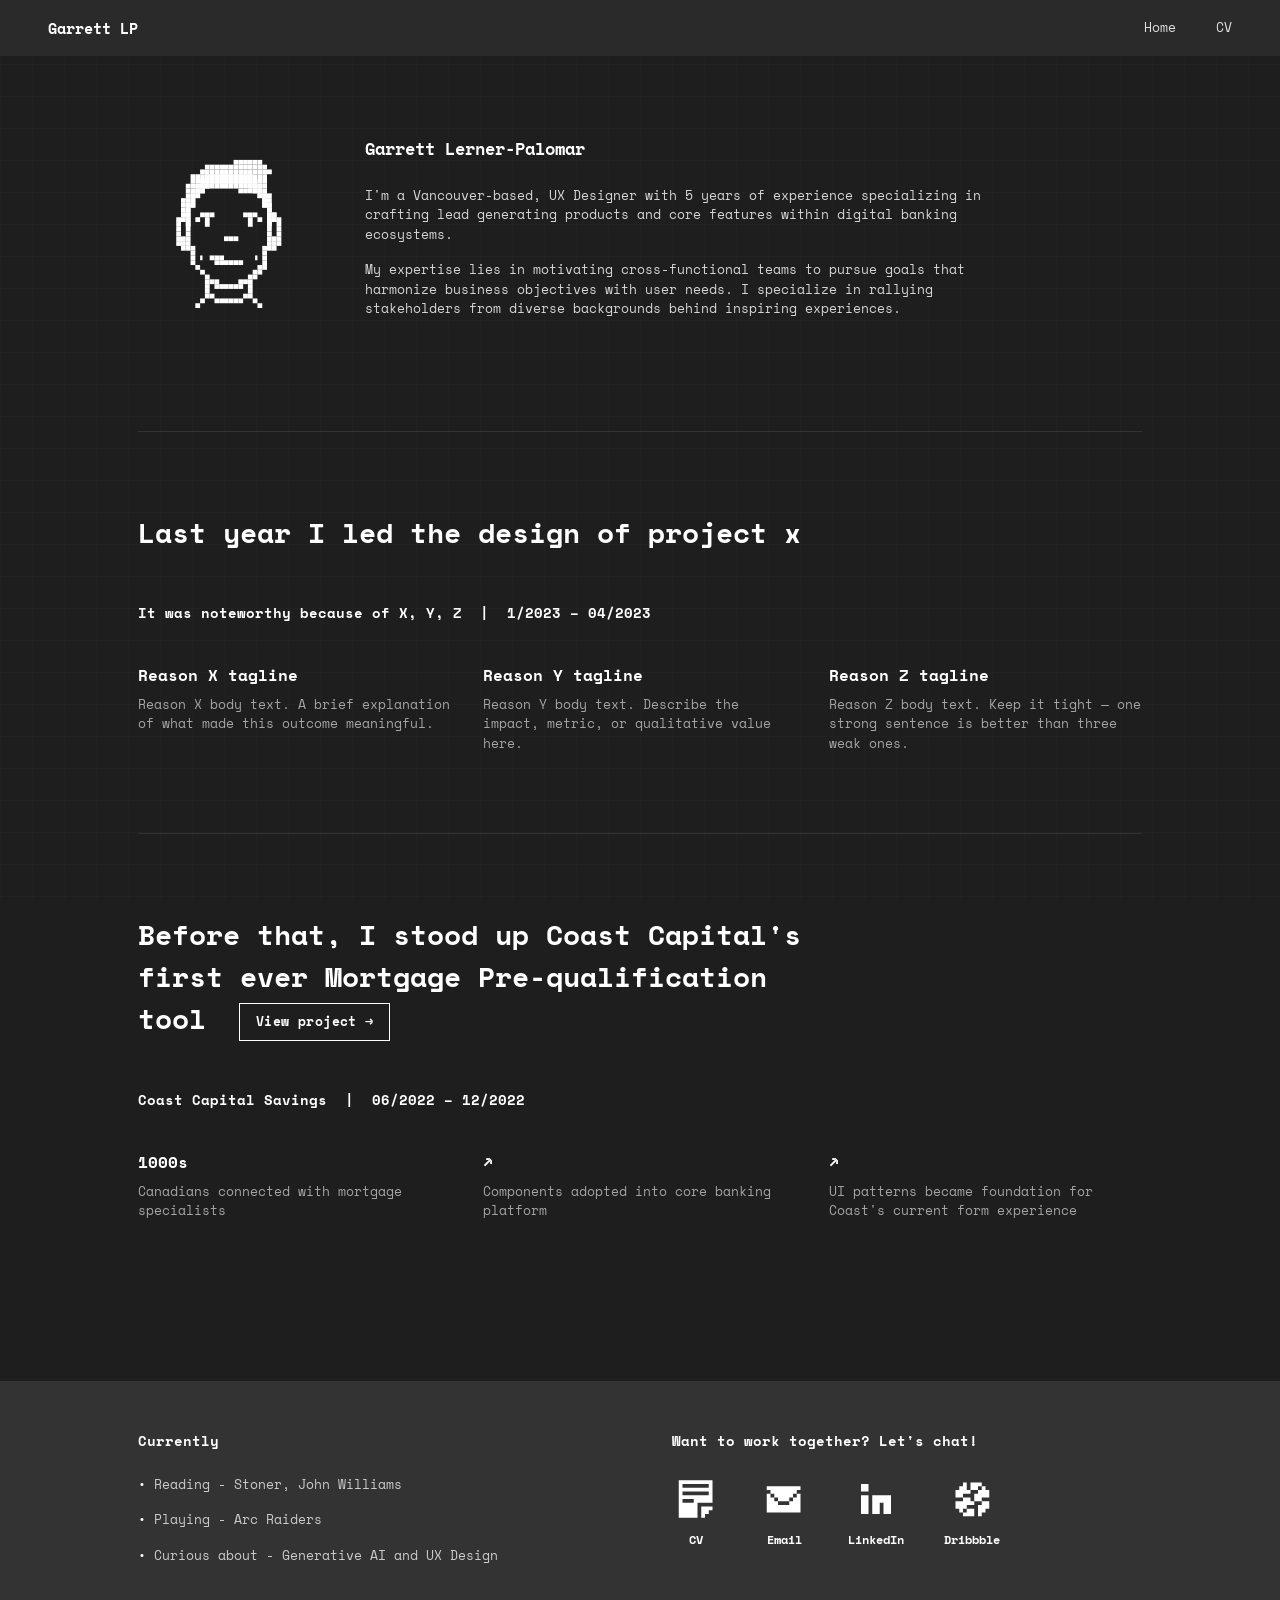
==== index.html @ 8609b519 "Initial commit" ====
<!DOCTYPE html>
<html lang="en">
<head>
<meta charset="UTF-8"/>
<meta name="viewport" content="width=device-width, initial-scale=1.0"/>
<title>Garrett LP</title>
<link href="https://fonts.googleapis.com/css2?family=Space+Mono:ital,wght@0,400;0,700;1,400&display=swap" rel="stylesheet"/>
<style>
  *, *::before, *::after { box-sizing: border-box; margin: 0; padding: 0; }

  :root {
    --bg: #1e1e1e;
    --fg: #ffffff;
    --muted: #888;
    --line: #333;
    --max: 1100px;
    --side: 180px;
  }

  html { scroll-behavior: smooth; }

  body {
    background: var(--bg);
    color: var(--fg);
    font-family: 'Space Mono', monospace;
    font-size: 14px;
    line-height: 1.5;

  }

  /* Pixel grid background */
  body::before {
    content: '';
    position: fixed;
    inset: 0;
    background-image:
      linear-gradient(rgba(255,255,255,0.015) 1px, transparent 1px),
      linear-gradient(90deg, rgba(255,255,255,0.015) 1px, transparent 1px);
    background-size: 32px 32px;
    pointer-events: none;
    z-index: 0;
  }

  /* ── NAV ── */
  nav {
    background: #2a2a2a;
    display: flex;
    justify-content: space-between;
    align-items: center;
    padding: 0 48px;
    height: 56px;
    position: sticky;
    top: 0;
    z-index: 200;
  }
  .nav-logo { font-weight: 700; font-size: 15px; color: var(--fg); text-decoration: none; }
  .nav-links { display: flex; gap: 40px; }
  .nav-links a { color: var(--fg); text-decoration: none; font-size: 13px; opacity: 0.85; transition: opacity 0.2s; }
  .nav-links a:hover { opacity: 1; }

  /* ── PAGE ── */
  .page { max-width: var(--max); margin: 0 auto; padding: 0 48px; position: relative; z-index: 1; }

  /* ── GARRETT ANIMATED SVG ── */
  .garrett-anim {
    width: clamp(100px, 14vw, 200px);
    aspect-ratio: 1;
    flex-shrink: 0;
  }
  .garrett-anim svg {
    width: 100%;
    height: 100%;
  }


  .project-link-btn {
    display: inline-block;
    margin-left: 16px;
    padding: 8px 16px;
    border: 1px solid var(--fg);
    color: var(--fg);
    text-decoration: none;
    font-family: var(--mono);
    font-size: 13px;
    letter-spacing: 0.03em;
    vertical-align: middle;
    transition: background 0.15s, color 0.15s;
    white-space: nowrap;
  }
  .project-link-btn:hover {
    background: var(--fg);
    color: var(--bg);
  }

  /* ── ABOUT ── */
  .about {
    display: grid;
    grid-template-columns: auto 1fr;
    gap: 48px;
    padding: 80px 0 96px;
    align-items: start;
  }
  .about-text h1 { font-size: 17px; font-weight: 700; margin-bottom: 24px; }
  .about-text p { color: rgba(255,255,255,0.82); margin-bottom: 16px; max-width: 660px; font-size: 13px; }

  .sep { border: none; border-top: 1px solid var(--line); }

  /* ── PROJECTS ── */
  .project-section { padding: 80px 0; }
  .project-headline { font-size: clamp(20px, 3vw, 28px); font-weight: 700; margin-bottom: 48px; max-width: 700px; line-height: 1.5; }
  .project-visual {
    width: 100%; aspect-ratio: 16/9;
    background: #141414; border: 1px solid var(--line);
    position: relative; margin-bottom: 40px;
    display: flex; align-items: center; justify-content: center; overflow: hidden;
  }
  .project-note { font-weight: 700; font-size: 14px; margin-bottom: 40px; }
  .reasons { display: grid; grid-template-columns: 1fr 1fr 1fr; gap: 32px; }
  .reason-title { font-weight: 700; font-size: 16px; margin-bottom: 8px; }
  .reason-body { color: rgba(255,255,255,0.6); font-size: 13px; }

  /* ── FOOTER ── */
  footer {
    border-top: 1px solid var(--line);
    margin-top: 80px;
    padding: 48px 0 40px;
    position: relative;
    z-index: 1;
    background: #333333;
  }
  .footer-inner {
    max-width: var(--max);
    margin: 0 auto;
    padding: 0 48px;
    display: grid;
    grid-template-columns: 1fr 1fr;
    gap: 64px;
    align-items: start;
  }
  .footer-currently h3 { font-size: 14px; font-weight: 700; margin-bottom: 16px; }
  .footer-currently ul { list-style: none; }
  .footer-currently ul li { font-size: 13px; color: rgba(255,255,255,0.75); padding: 8px 0; }
  .footer-currently ul li::before { content: '• '; color: var(--fg); }

  .footer-contact h3 { font-size: 14px; font-weight: 700; margin-bottom: 24px; }
  .footer-icons { display: flex; gap: 40px; align-items: flex-start; }
  .footer-icon-item {
    display: flex; flex-direction: column; align-items: center; gap: 8px;
    text-decoration: none; color: var(--fg); transition: opacity 0.2s;
  }
  .footer-icon-item:hover { opacity: 1; }

  /* ── Footer icon SVG states ── */
  .icon-wrap {
    width: 48px;
    height: 48px;
    position: relative;
    display: block;
  }
  .icon-svg {
    position: absolute;
    top: 0; left: 0;
    width: 100%; height: 100%;
    transition: opacity 0.1s;
  }
  .icon-default  { opacity: 1; }
  .icon-hover    { opacity: 0; }
  .icon-pressed  { opacity: 0; }

  .footer-icon-item:hover .icon-default  { opacity: 0; }
  .footer-icon-item:hover .icon-hover    { opacity: 1; }
  .footer-icon-item:hover .icon-pressed  { opacity: 0; }

  .footer-icon-item:active .icon-default { opacity: 0; }
  .footer-icon-item:active .icon-hover   { opacity: 0; }
  .footer-icon-item:active .icon-pressed { opacity: 1; }
  .footer-icon-item canvas { image-rendering: pixelated; width: 42px; height: 42px; }
  .footer-icon-item span { font-size: 12px; font-weight: 700; }

  @media (max-width: 768px) {
    nav { padding: 0 24px; }
    .page { padding: 0 24px; }
    .footer-inner { padding: 0 24px; grid-template-columns: 1fr; gap: 40px; }
    .about { grid-template-columns: 1fr; gap: 24px; padding: 48px 0 64px; }
    .reasons { grid-template-columns: 1fr; }

  }
</style>
</head>
<body>

<nav>
  <a href="index.html" class="nav-logo">Garrett LP</a>
  <div class="nav-links">
    <a href="index.html">Home</a>
    <a href="#">CV</a>
  </div>
</nav>

<div class="page">

  <section class="about">
    <div class="avatar-wrap">
      <div class="garrett-anim" role="img" aria-label="Animated pixel character of Garrett">
<svg id="garrett-svg" xmlns="http://www.w3.org/2000/svg"
     viewBox="0 0 150 150" width="100%" height="100%">
  <!-- Garrett.svg: 11 frames, JS-driven, hover/tap to play once -->
  <g id="garrett-frame-0" style="display:inline">
<rect x="60" y="68" width="4" height="4" fill="white"/>
<rect x="56" y="68" width="4" height="4" fill="white"/>
<rect x="52" y="68" width="4" height="4" fill="white"/>
<rect x="88" y="68" width="4" height="4" fill="white"/>
<rect x="92" y="68" width="4" height="4" fill="white"/>
<rect x="96" y="68" width="4" height="4" fill="white"/>
<rect x="92" y="72" width="4" height="4" fill="white"/>
<rect x="92" y="76" width="4" height="4" fill="white"/>
<rect x="56" y="72" width="4" height="4" fill="white"/>
<rect x="48" y="72" width="4" height="4" fill="white"/>
<rect x="56" y="76" width="4" height="4" fill="white"/>
<rect x="100" y="72" width="4" height="4" fill="white"/>
<rect x="56" y="128" width="4" height="4" fill="white"/>
<rect x="56" y="132" width="4" height="4" fill="white"/>
<rect x="52" y="136" width="4" height="4" fill="white"/>
<rect x="48" y="140" width="4" height="4" fill="white"/>
<rect x="92" y="128" width="4" height="4" fill="white"/>
<rect x="92" y="132" width="4" height="4" fill="white"/>
<rect x="96" y="136" width="4" height="4" fill="white"/>
<rect x="100" y="140" width="4" height="4" fill="white"/>
<rect x="44" y="96" width="4" height="4" fill="white"/>
<rect x="44" y="100" width="4" height="4" fill="white"/>
<rect x="44" y="104" width="4" height="4" fill="white"/>
<rect x="44" y="108" width="4" height="4" fill="white"/>
<rect x="48" y="112" width="4" height="4" fill="white"/>
<rect x="52" y="116" width="4" height="4" fill="white"/>
<rect x="56" y="120" width="4" height="4" fill="white"/>
<rect x="60" y="124" width="4" height="4" fill="white"/>
<rect x="64" y="124" width="4" height="4" fill="white"/>
<rect x="56" y="124" width="4" height="4" fill="white"/>
<rect x="60" y="128" width="4" height="4" fill="white"/>
<rect x="68" y="132" width="4" height="4" fill="white"/>
<rect x="72" y="132" width="4" height="4" fill="white"/>
<rect x="76" y="132" width="4" height="4" fill="white"/>
<rect x="80" y="132" width="4" height="4" fill="white"/>
<rect x="76" y="128" width="4" height="4" fill="white"/>
<rect x="80" y="128" width="4" height="4" fill="white"/>
<rect x="84" y="128" width="4" height="4" fill="white"/>
<rect x="72" y="140" width="4" height="4" fill="white"/>
<rect x="64" y="140" width="4" height="4" fill="white"/>
<rect x="80" y="140" width="4" height="4" fill="white"/>
<rect x="76" y="140" width="4" height="4" fill="white"/>
<rect x="68" y="140" width="4" height="4" fill="white"/>
<rect x="84" y="140" width="4" height="4" fill="white"/>
<rect x="88" y="136" width="4" height="4" fill="white"/>
<rect x="60" y="136" width="4" height="4" fill="white"/>
<rect x="84" y="124" width="4" height="4" fill="white"/>
<rect x="88" y="124" width="4" height="4" fill="white"/>
<rect x="92" y="124" width="4" height="4" fill="white"/>
<rect x="92" y="120" width="4" height="4" fill="white"/>
<rect x="96" y="120" width="4" height="4" fill="white"/>
<rect x="96" y="116" width="4" height="4" fill="white"/>
<rect x="100" y="116" width="4" height="4" fill="white"/>
<rect x="100" y="112" width="4" height="4" fill="white"/>
<rect x="104" y="112" width="4" height="4" fill="white"/>
<rect x="104" y="108" width="4" height="4" fill="white"/>
<rect x="104" y="104" width="4" height="4" fill="white"/>
<rect x="104" y="100" width="4" height="4" fill="white"/>
<rect x="104" y="96" width="4" height="4" fill="white"/>
<rect x="108" y="96" width="4" height="4" fill="white"/>
<rect x="108" y="92" width="4" height="4" fill="white"/>
<rect x="108" y="88" width="4" height="4" fill="white"/>
<rect x="108" y="84" width="4" height="4" fill="white"/>
<rect x="108" y="80" width="4" height="4" fill="white"/>
<rect x="108" y="76" width="4" height="4" fill="white"/>
<rect x="108" y="72" width="4" height="4" fill="white"/>
<rect x="108" y="68" width="4" height="4" fill="white"/>
<rect x="108" y="64" width="4" height="4" fill="white"/>
<rect x="108" y="60" width="4" height="4" fill="white"/>
<rect x="104" y="60" width="4" height="4" fill="white"/>
<rect x="104" y="56" width="4" height="4" fill="white"/>
<rect x="104" y="52" width="4" height="4" fill="white"/>
<rect x="100" y="52" width="4" height="4" fill="white"/>
<rect x="100" y="48" width="4" height="4" fill="white"/>
<rect x="100" y="44" width="4" height="4" fill="white"/>
<rect x="96" y="48" width="4" height="4" fill="white"/>
<rect x="96" y="44" width="4" height="4" fill="white"/>
<rect x="96" y="40" width="4" height="4" fill="white"/>
<rect x="92" y="44" width="4" height="4" fill="white"/>
<rect x="92" y="40" width="4" height="4" fill="white"/>
<rect x="52" y="44" width="4" height="4" fill="white"/>
<rect x="52" y="48" width="4" height="4" fill="white"/>
<rect x="48" y="52" width="4" height="4" fill="white"/>
<rect x="44" y="56" width="4" height="4" fill="white"/>
<rect x="44" y="60" width="4" height="4" fill="white"/>
<rect x="40" y="64" width="4" height="4" fill="white"/>
<rect x="40" y="60" width="4" height="4" fill="white"/>
<rect x="44" y="52" width="4" height="4" fill="white"/>
<rect x="48" y="44" width="4" height="4" fill="white"/>
<rect x="52" y="40" width="4" height="4" fill="white"/>
<rect x="56" y="36" width="4" height="4" fill="white"/>
<rect x="60" y="36" width="4" height="4" fill="white"/>
<rect x="64" y="36" width="4" height="4" fill="white"/>
<rect x="68" y="36" width="4" height="4" fill="white"/>
<rect x="72" y="36" width="4" height="4" fill="white"/>
<rect x="76" y="36" width="4" height="4" fill="white"/>
<rect x="80" y="36" width="4" height="4" fill="white"/>
<rect x="84" y="36" width="4" height="4" fill="white"/>
<rect x="88" y="36" width="4" height="4" fill="white"/>
<rect x="92" y="36" width="4" height="4" fill="white"/>
<rect x="48" y="48" width="4" height="4" fill="white"/>
<rect x="40" y="68" width="4" height="4" fill="white"/>
<rect x="40" y="72" width="4" height="4" fill="white"/>
<rect x="40" y="76" width="4" height="4" fill="white"/>
<rect x="40" y="80" width="4" height="4" fill="white"/>
<rect x="40" y="84" width="4" height="4" fill="white"/>
<rect x="40" y="88" width="4" height="4" fill="white"/>
<rect x="40" y="92" width="4" height="4" fill="white"/>
<rect x="40" y="96" width="4" height="4" fill="white"/>
<rect x="36" y="88" width="4" height="4" fill="white"/>
<rect x="36" y="72" width="4" height="4" fill="white"/>
<rect x="36" y="68" width="4" height="4" fill="white"/>
<rect x="32" y="72" width="4" height="4" fill="white"/>
<rect x="32" y="76" width="4" height="4" fill="white"/>
<rect x="32" y="80" width="4" height="4" fill="white"/>
<rect x="32" y="84" width="4" height="4" fill="white"/>
<rect x="32" y="88" width="4" height="4" fill="white"/>
<rect x="112" y="68" width="4" height="4" fill="white"/>
<rect x="112" y="72" width="4" height="4" fill="white"/>
<rect x="116" y="72" width="4" height="4" fill="white"/>
<rect x="116" y="76" width="4" height="4" fill="white"/>
<rect x="116" y="80" width="4" height="4" fill="white"/>
<rect x="116" y="84" width="4" height="4" fill="white"/>
<rect x="116" y="88" width="4" height="4" fill="white"/>
<rect x="116" y="92" width="4" height="4" fill="white"/>
<rect x="36" y="92" width="4" height="4" fill="white"/>
<rect x="112" y="88" width="4" height="4" fill="white"/>
<rect x="112" y="92" width="4" height="4" fill="white"/>
<rect x="32" y="92" width="4" height="4" fill="white"/>
<rect x="112" y="96" width="4" height="4" fill="white"/>
<rect x="36" y="96" width="4" height="4" fill="white"/>
<rect x="88" y="40" width="4" height="4" fill="white"/>
<rect x="84" y="40" width="4" height="4" fill="white"/>
<rect x="80" y="40" width="4" height="4" fill="white"/>
<rect x="76" y="40" width="4" height="4" fill="white"/>
<rect x="72" y="40" width="4" height="4" fill="white"/>
<rect x="68" y="40" width="4" height="4" fill="white"/>
<rect x="64" y="40" width="4" height="4" fill="white"/>
<rect x="60" y="40" width="4" height="4" fill="white"/>
<rect x="56" y="40" width="4" height="4" fill="white"/>
<rect x="56" y="44" width="4" height="4" fill="white"/>
<rect x="88" y="128" width="4" height="4" fill="white"/>
<rect x="68" y="128" width="4" height="4" fill="white"/>
<rect x="72" y="128" width="4" height="4" fill="white"/>
<rect x="64" y="128" width="4" height="4" fill="white"/>
<rect x="60" y="104" width="4" height="4" fill="white"/>
<rect x="64" y="104" width="4" height="4" fill="white"/>
<rect x="68" y="104" width="4" height="4" fill="white"/>
<rect x="64" y="108" width="4" height="4" fill="white"/>
<rect x="68" y="108" width="4" height="4" fill="white"/>
<rect x="72" y="108" width="4" height="4" fill="white"/>
<rect x="76" y="108" width="4" height="4" fill="white"/>
<rect x="80" y="108" width="4" height="4" fill="white"/>
<rect x="84" y="108" width="4" height="4" fill="white"/>
<rect x="52" y="104" width="2" height="4" fill="white"/>
<rect x="98" y="104" width="2" height="4" fill="white"/>
<rect x="76" y="88" width="4" height="4" fill="white"/>
<rect x="80" y="88" width="4" height="4" fill="white"/>
<rect x="72" y="88" width="4" height="4" fill="white"/>
<rect x="56" y="32" width="4" height="4" fill="white"/>
<rect x="36" y="64" width="4" height="4" fill="white"/>
<rect x="36" y="60" width="4" height="4" fill="white"/>
<rect x="36" y="56" width="4" height="4" fill="white"/>
<rect x="40" y="56" width="4" height="4" fill="white"/>
<rect x="40" y="52" width="4" height="4" fill="white"/>
<rect x="44" y="52" width="4" height="4" fill="white"/>
<rect x="48" y="52" width="4" height="4" fill="white"/>
<rect x="44" y="48" width="4" height="4" fill="white"/>
<rect x="48" y="48" width="4" height="4" fill="white"/>
<rect x="52" y="48" width="4" height="4" fill="white"/>
<rect x="40" y="48" width="4" height="4" fill="white"/>
<rect x="44" y="44" width="4" height="4" fill="white"/>
<rect x="48" y="40" width="4" height="4" fill="white"/>
<rect x="52" y="36" width="4" height="4" fill="white"/>
<rect x="40" y="44" width="4" height="4" fill="white"/>
<rect x="44" y="40" width="4" height="4" fill="white"/>
<rect x="48" y="36" width="4" height="4" fill="white"/>
<rect x="52" y="32" width="4" height="4" fill="white"/>
<rect x="48" y="44" width="4" height="4" fill="white"/>
<rect x="52" y="44" width="4" height="4" fill="white"/>
<rect x="56" y="44" width="4" height="4" fill="white"/>
<rect x="60" y="44" width="4" height="4" fill="white"/>
<rect x="64" y="44" width="4" height="4" fill="white"/>
<rect x="68" y="44" width="4" height="4" fill="white"/>
<rect x="72" y="44" width="4" height="4" fill="white"/>
<rect x="76" y="44" width="4" height="4" fill="white"/>
<rect x="80" y="44" width="4" height="4" fill="white"/>
<rect x="84" y="44" width="4" height="4" fill="white"/>
<rect x="88" y="44" width="4" height="4" fill="white"/>
<rect x="92" y="44" width="4" height="4" fill="white"/>
<rect x="96" y="44" width="4" height="4" fill="white"/>
<rect x="84" y="48" width="4" height="4" fill="white"/>
<rect x="88" y="48" width="4" height="4" fill="white"/>
<rect x="92" y="48" width="4" height="4" fill="white"/>
<rect x="96" y="48" width="4" height="4" fill="white"/>
<rect x="100" y="48" width="4" height="4" fill="white"/>
<rect x="52" y="40" width="4" height="4" fill="white"/>
<rect x="56" y="40" width="4" height="4" fill="white"/>
<rect x="60" y="40" width="4" height="4" fill="white"/>
<rect x="64" y="40" width="4" height="4" fill="white"/>
<rect x="68" y="40" width="4" height="4" fill="white"/>
<rect x="72" y="40" width="4" height="4" fill="white"/>
<rect x="76" y="40" width="4" height="4" fill="white"/>
<rect x="80" y="40" width="4" height="4" fill="white"/>
<rect x="84" y="40" width="4" height="4" fill="white"/>
<rect x="88" y="40" width="4" height="4" fill="white"/>
<rect x="92" y="40" width="4" height="4" fill="white"/>
<rect x="96" y="40" width="4" height="4" fill="white"/>
<rect x="100" y="40" width="4" height="4" fill="white"/>
<rect x="104" y="40" width="4" height="4" fill="white"/>
<rect x="100" y="44" width="4" height="4" fill="white"/>
<rect x="104" y="44" width="4" height="4" fill="white"/>
<rect x="56" y="36" width="4" height="4" fill="white"/>
<rect x="60" y="36" width="4" height="4" fill="white"/>
<rect x="64" y="36" width="4" height="4" fill="white"/>
<rect x="68" y="36" width="4" height="4" fill="white"/>
<rect x="72" y="36" width="4" height="4" fill="white"/>
<rect x="76" y="36" width="4" height="4" fill="white"/>
<rect x="80" y="36" width="4" height="4" fill="white"/>
<rect x="84" y="36" width="4" height="4" fill="white"/>
<rect x="88" y="36" width="4" height="4" fill="white"/>
<rect x="92" y="36" width="4" height="4" fill="white"/>
<rect x="96" y="36" width="4" height="4" fill="white"/>
<rect x="40" y="68" width="4" height="4" fill="white"/>
<rect x="36" y="68" width="4" height="4" fill="white"/>
<rect x="40" y="72" width="4" height="4" fill="white"/>
<rect x="40" y="76" width="4" height="4" fill="white"/>
<rect x="40" y="64" width="4" height="4" fill="white"/>
<rect x="40" y="60" width="4" height="4" fill="white"/>
<rect x="44" y="60" width="4" height="4" fill="white"/>
<rect x="44" y="56" width="4" height="4" fill="white"/>
<rect x="60" y="32" width="4" height="4" fill="white"/>
<rect x="44" y="36" width="4" height="4" fill="white"/>
<rect x="64" y="32" width="4" height="4" fill="white"/>
<rect x="68" y="32" width="4" height="4" fill="white"/>
<rect x="72" y="32" width="4" height="4" fill="white"/>
<rect x="76" y="32" width="4" height="4" fill="white"/>
<rect x="80" y="32" width="4" height="4" fill="white"/>
<rect x="84" y="32" width="4" height="4" fill="white"/>
<rect x="88" y="32" width="4" height="4" fill="white"/>
<rect x="92" y="32" width="4" height="4" fill="white"/>
<rect x="96" y="32" width="4" height="4" fill="white"/>
<rect x="100" y="32" width="4" height="4" fill="white"/>
<rect x="104" y="32" width="4" height="4" fill="white"/>
<rect x="100" y="36" width="4" height="4" fill="white"/>
<rect x="104" y="36" width="4" height="4" fill="white"/>
<rect x="108" y="32" width="4" height="4" fill="white"/>
<rect x="72" y="28" width="4" height="4" fill="white"/>
<rect x="76" y="28" width="4" height="4" fill="white"/>
<rect x="80" y="28" width="4" height="4" fill="white"/>
<rect x="84" y="28" width="4" height="4" fill="white"/>
<rect x="88" y="28" width="4" height="4" fill="white"/>
<rect x="92" y="28" width="4" height="4" fill="white"/>
<rect x="96" y="28" width="4" height="4" fill="white"/>
<rect x="100" y="28" width="4" height="4" fill="white"/>
<rect x="104" y="28" width="4" height="4" fill="white"/>
<rect x="84" y="24" width="4" height="4" fill="white"/>
<rect x="80" y="24" width="4" height="4" fill="white"/>
<rect x="88" y="24" width="4" height="4" fill="white"/>
<rect x="92" y="24" width="4" height="4" fill="white"/>
<rect x="96" y="24" width="4" height="4" fill="white"/>
<rect x="100" y="24" width="4" height="4" fill="white"/>
<rect x="68" y="28" width="4" height="4" fill="white"/>
<rect x="64" y="28" width="4" height="4" fill="white"/>
<rect x="56" y="28" width="4" height="4" fill="white"/>
<rect x="60" y="28" width="4" height="4" fill="white"/>
<rect x="100" y="52" width="4" height="4" fill="white"/>
<rect x="104" y="52" width="4" height="4" fill="white"/>
<rect x="104" y="56" width="4" height="4" fill="white"/>
<rect x="104" y="60" width="4" height="4" fill="white"/>
<rect x="108" y="60" width="4" height="4" fill="white"/>
<rect x="108" y="64" width="4" height="4" fill="white"/>
<rect x="108" y="68" width="4" height="4" fill="white"/>
<rect x="108" y="72" width="4" height="4" fill="white"/>
<rect x="108" y="76" width="4" height="4" fill="white"/>
<rect x="112" y="72" width="4" height="4" fill="white"/>
<rect x="112" y="68" width="4" height="4" fill="white"/>
<rect x="108" y="56" width="4" height="4" fill="white"/>
<rect x="108" y="52" width="4" height="4" fill="white"/>
<rect x="104" y="48" width="4" height="4" fill="white"/>
  </g>
  <g id="garrett-frame-1" style="display:none">
<rect x="60" y="76" width="4" height="4" fill="white"/>
<rect x="52" y="76" width="4" height="4" fill="white"/>
<rect x="88" y="76" width="4" height="4" fill="white"/>
<rect x="96" y="76" width="4" height="4" fill="white"/>
<rect x="92" y="76" width="4" height="4" fill="white"/>
<rect x="92" y="80" width="4" height="4" fill="white"/>
<rect x="56" y="76" width="4" height="4" fill="white"/>
<rect x="48" y="80" width="4" height="4" fill="white"/>
<rect x="56" y="80" width="4" height="4" fill="white"/>
<rect x="100" y="80" width="4" height="4" fill="white"/>
<rect x="56" y="128" width="4" height="4" fill="white"/>
<rect x="56" y="132" width="4" height="4" fill="white"/>
<rect x="52" y="136" width="4" height="4" fill="white"/>
<rect x="48" y="140" width="4" height="4" fill="white"/>
<rect x="92" y="128" width="4" height="4" fill="white"/>
<rect x="92" y="132" width="4" height="4" fill="white"/>
<rect x="96" y="136" width="4" height="4" fill="white"/>
<rect x="100" y="140" width="4" height="4" fill="white"/>
<rect x="64" y="140" width="4" height="4" fill="white"/>
<rect x="80" y="140" width="4" height="4" fill="white"/>
<rect x="68" y="140" width="4" height="4" fill="white"/>
<rect x="84" y="140" width="4" height="4" fill="white"/>
<rect x="88" y="136" width="4" height="4" fill="white"/>
<rect x="60" y="136" width="4" height="4" fill="white"/>
<rect x="44" y="100" width="4" height="4" fill="white"/>
<rect x="44" y="104" width="4" height="4" fill="white"/>
<rect x="44" y="108" width="4" height="4" fill="white"/>
<rect x="44" y="112" width="4" height="4" fill="white"/>
<rect x="48" y="116" width="4" height="4" fill="white"/>
<rect x="52" y="120" width="4" height="4" fill="white"/>
<rect x="56" y="124" width="4" height="4" fill="white"/>
<rect x="60" y="128" width="4" height="4" fill="white"/>
<rect x="64" y="128" width="4" height="4" fill="white"/>
<rect x="56" y="128" width="4" height="4" fill="white"/>
<rect x="60" y="132" width="4" height="4" fill="white"/>
<rect x="68" y="136" width="4" height="4" fill="white"/>
<rect x="72" y="136" width="4" height="4" fill="white"/>
<rect x="76" y="136" width="4" height="4" fill="white"/>
<rect x="80" y="136" width="4" height="4" fill="white"/>
<rect x="76" y="132" width="4" height="4" fill="white"/>
<rect x="80" y="132" width="4" height="4" fill="white"/>
<rect x="84" y="132" width="4" height="4" fill="white"/>
<rect x="72" y="140" width="4" height="4" fill="white"/>
<rect x="76" y="140" width="4" height="4" fill="white"/>
<rect x="84" y="128" width="4" height="4" fill="white"/>
<rect x="88" y="128" width="4" height="4" fill="white"/>
<rect x="92" y="128" width="4" height="4" fill="white"/>
<rect x="92" y="124" width="4" height="4" fill="white"/>
<rect x="96" y="124" width="4" height="4" fill="white"/>
<rect x="96" y="120" width="4" height="4" fill="white"/>
<rect x="100" y="120" width="4" height="4" fill="white"/>
<rect x="100" y="116" width="4" height="4" fill="white"/>
<rect x="104" y="116" width="4" height="4" fill="white"/>
<rect x="104" y="112" width="4" height="4" fill="white"/>
<rect x="104" y="108" width="4" height="4" fill="white"/>
<rect x="104" y="104" width="4" height="4" fill="white"/>
<rect x="104" y="100" width="4" height="4" fill="white"/>
<rect x="108" y="100" width="4" height="4" fill="white"/>
<rect x="108" y="96" width="4" height="4" fill="white"/>
<rect x="108" y="92" width="4" height="4" fill="white"/>
<rect x="108" y="88" width="4" height="4" fill="white"/>
<rect x="108" y="84" width="4" height="4" fill="white"/>
<rect x="108" y="80" width="4" height="4" fill="white"/>
<rect x="108" y="76" width="4" height="4" fill="white"/>
<rect x="108" y="72" width="4" height="4" fill="white"/>
<rect x="108" y="68" width="4" height="4" fill="white"/>
<rect x="108" y="64" width="4" height="4" fill="white"/>
<rect x="104" y="64" width="4" height="4" fill="white"/>
<rect x="104" y="60" width="4" height="4" fill="white"/>
<rect x="104" y="56" width="4" height="4" fill="white"/>
<rect x="100" y="56" width="4" height="4" fill="white"/>
<rect x="100" y="52" width="4" height="4" fill="white"/>
<rect x="100" y="48" width="4" height="4" fill="white"/>
<rect x="96" y="52" width="4" height="4" fill="white"/>
<rect x="96" y="48" width="4" height="4" fill="white"/>
<rect x="96" y="44" width="4" height="4" fill="white"/>
<rect x="92" y="48" width="4" height="4" fill="white"/>
<rect x="92" y="44" width="4" height="4" fill="white"/>
<rect x="52" y="48" width="4" height="4" fill="white"/>
<rect x="52" y="52" width="4" height="4" fill="white"/>
<rect x="48" y="56" width="4" height="4" fill="white"/>
<rect x="44" y="60" width="4" height="4" fill="white"/>
<rect x="44" y="64" width="4" height="4" fill="white"/>
<rect x="40" y="68" width="4" height="4" fill="white"/>
<rect x="40" y="64" width="4" height="4" fill="white"/>
<rect x="44" y="56" width="4" height="4" fill="white"/>
<rect x="48" y="48" width="4" height="4" fill="white"/>
<rect x="52" y="44" width="4" height="4" fill="white"/>
<rect x="56" y="40" width="4" height="4" fill="white"/>
<rect x="60" y="40" width="4" height="4" fill="white"/>
<rect x="64" y="40" width="4" height="4" fill="white"/>
<rect x="68" y="40" width="4" height="4" fill="white"/>
<rect x="72" y="40" width="4" height="4" fill="white"/>
<rect x="76" y="40" width="4" height="4" fill="white"/>
<rect x="80" y="40" width="4" height="4" fill="white"/>
<rect x="84" y="40" width="4" height="4" fill="white"/>
<rect x="88" y="40" width="4" height="4" fill="white"/>
<rect x="92" y="40" width="4" height="4" fill="white"/>
<rect x="48" y="52" width="4" height="4" fill="white"/>
<rect x="40" y="72" width="4" height="4" fill="white"/>
<rect x="40" y="76" width="4" height="4" fill="white"/>
<rect x="40" y="80" width="4" height="4" fill="white"/>
<rect x="40" y="84" width="4" height="4" fill="white"/>
<rect x="40" y="88" width="4" height="4" fill="white"/>
<rect x="40" y="92" width="4" height="4" fill="white"/>
<rect x="40" y="96" width="4" height="4" fill="white"/>
<rect x="40" y="100" width="4" height="4" fill="white"/>
<rect x="36" y="92" width="4" height="4" fill="white"/>
<rect x="36" y="76" width="4" height="4" fill="white"/>
<rect x="36" y="72" width="4" height="4" fill="white"/>
<rect x="32" y="76" width="4" height="4" fill="white"/>
<rect x="32" y="80" width="4" height="4" fill="white"/>
<rect x="32" y="84" width="4" height="4" fill="white"/>
<rect x="32" y="88" width="4" height="4" fill="white"/>
<rect x="32" y="92" width="4" height="4" fill="white"/>
<rect x="112" y="72" width="4" height="4" fill="white"/>
<rect x="112" y="76" width="4" height="4" fill="white"/>
<rect x="116" y="76" width="4" height="4" fill="white"/>
<rect x="116" y="80" width="4" height="4" fill="white"/>
<rect x="116" y="84" width="4" height="4" fill="white"/>
<rect x="116" y="88" width="4" height="4" fill="white"/>
<rect x="116" y="92" width="4" height="4" fill="white"/>
<rect x="116" y="96" width="4" height="4" fill="white"/>
<rect x="36" y="96" width="4" height="4" fill="white"/>
<rect x="112" y="92" width="4" height="4" fill="white"/>
<rect x="112" y="96" width="4" height="4" fill="white"/>
<rect x="32" y="96" width="4" height="4" fill="white"/>
<rect x="112" y="100" width="4" height="4" fill="white"/>
<rect x="36" y="100" width="4" height="4" fill="white"/>
<rect x="88" y="44" width="4" height="4" fill="white"/>
<rect x="84" y="44" width="4" height="4" fill="white"/>
<rect x="80" y="44" width="4" height="4" fill="white"/>
<rect x="76" y="44" width="4" height="4" fill="white"/>
<rect x="72" y="44" width="4" height="4" fill="white"/>
<rect x="68" y="44" width="4" height="4" fill="white"/>
<rect x="64" y="44" width="4" height="4" fill="white"/>
<rect x="60" y="44" width="4" height="4" fill="white"/>
<rect x="56" y="44" width="4" height="4" fill="white"/>
<rect x="56" y="48" width="4" height="4" fill="white"/>
<rect x="88" y="132" width="4" height="4" fill="white"/>
<rect x="68" y="132" width="4" height="4" fill="white"/>
<rect x="72" y="132" width="4" height="4" fill="white"/>
<rect x="64" y="132" width="4" height="4" fill="white"/>
<rect x="68" y="112" width="4" height="4" fill="white"/>
<rect x="72" y="112" width="4" height="4" fill="white"/>
<rect x="76" y="112" width="4" height="4" fill="white"/>
<rect x="80" y="112" width="4" height="4" fill="white"/>
<rect x="52" y="108" width="2" height="4" fill="white"/>
<rect x="98" y="108" width="2" height="4" fill="white"/>
<rect x="76" y="92" width="4" height="4" fill="white"/>
<rect x="80" y="92" width="4" height="4" fill="white"/>
<rect x="72" y="92" width="4" height="4" fill="white"/>
<rect x="56" y="36" width="4" height="4" fill="white"/>
<rect x="36" y="68" width="4" height="4" fill="white"/>
<rect x="36" y="64" width="4" height="4" fill="white"/>
<rect x="36" y="60" width="4" height="4" fill="white"/>
<rect x="40" y="60" width="4" height="4" fill="white"/>
<rect x="40" y="56" width="4" height="4" fill="white"/>
<rect x="44" y="56" width="4" height="4" fill="white"/>
<rect x="48" y="56" width="4" height="4" fill="white"/>
<rect x="44" y="52" width="4" height="4" fill="white"/>
<rect x="48" y="52" width="4" height="4" fill="white"/>
<rect x="52" y="52" width="4" height="4" fill="white"/>
<rect x="40" y="52" width="4" height="4" fill="white"/>
<rect x="44" y="48" width="4" height="4" fill="white"/>
<rect x="48" y="44" width="4" height="4" fill="white"/>
<rect x="52" y="40" width="4" height="4" fill="white"/>
<rect x="40" y="48" width="4" height="4" fill="white"/>
<rect x="44" y="44" width="4" height="4" fill="white"/>
<rect x="48" y="40" width="4" height="4" fill="white"/>
<rect x="52" y="36" width="4" height="4" fill="white"/>
<rect x="48" y="48" width="4" height="4" fill="white"/>
<rect x="52" y="48" width="4" height="4" fill="white"/>
<rect x="56" y="48" width="4" height="4" fill="white"/>
<rect x="60" y="48" width="4" height="4" fill="white"/>
<rect x="64" y="48" width="4" height="4" fill="white"/>
<rect x="68" y="48" width="4" height="4" fill="white"/>
<rect x="72" y="48" width="4" height="4" fill="white"/>
<rect x="76" y="48" width="4" height="4" fill="white"/>
<rect x="80" y="48" width="4" height="4" fill="white"/>
<rect x="84" y="48" width="4" height="4" fill="white"/>
<rect x="88" y="48" width="4" height="4" fill="white"/>
<rect x="92" y="48" width="4" height="4" fill="white"/>
<rect x="96" y="48" width="4" height="4" fill="white"/>
<rect x="84" y="52" width="4" height="4" fill="white"/>
<rect x="88" y="52" width="4" height="4" fill="white"/>
<rect x="92" y="52" width="4" height="4" fill="white"/>
<rect x="96" y="52" width="4" height="4" fill="white"/>
<rect x="100" y="52" width="4" height="4" fill="white"/>
<rect x="52" y="44" width="4" height="4" fill="white"/>
<rect x="56" y="44" width="4" height="4" fill="white"/>
<rect x="60" y="44" width="4" height="4" fill="white"/>
<rect x="64" y="44" width="4" height="4" fill="white"/>
<rect x="68" y="44" width="4" height="4" fill="white"/>
<rect x="72" y="44" width="4" height="4" fill="white"/>
<rect x="76" y="44" width="4" height="4" fill="white"/>
<rect x="80" y="44" width="4" height="4" fill="white"/>
<rect x="84" y="44" width="4" height="4" fill="white"/>
<rect x="88" y="44" width="4" height="4" fill="white"/>
<rect x="92" y="44" width="4" height="4" fill="white"/>
<rect x="96" y="44" width="4" height="4" fill="white"/>
<rect x="100" y="44" width="4" height="4" fill="white"/>
<rect x="104" y="44" width="4" height="4" fill="white"/>
<rect x="100" y="48" width="4" height="4" fill="white"/>
<rect x="104" y="48" width="4" height="4" fill="white"/>
<rect x="56" y="40" width="4" height="4" fill="white"/>
<rect x="60" y="40" width="4" height="4" fill="white"/>
<rect x="64" y="40" width="4" height="4" fill="white"/>
<rect x="68" y="40" width="4" height="4" fill="white"/>
<rect x="72" y="40" width="4" height="4" fill="white"/>
<rect x="76" y="40" width="4" height="4" fill="white"/>
<rect x="80" y="40" width="4" height="4" fill="white"/>
<rect x="84" y="40" width="4" height="4" fill="white"/>
<rect x="88" y="40" width="4" height="4" fill="white"/>
<rect x="92" y="40" width="4" height="4" fill="white"/>
<rect x="96" y="40" width="4" height="4" fill="white"/>
<rect x="40" y="72" width="4" height="4" fill="white"/>
<rect x="36" y="72" width="4" height="4" fill="white"/>
<rect x="40" y="76" width="4" height="4" fill="white"/>
<rect x="40" y="80" width="4" height="4" fill="white"/>
<rect x="40" y="68" width="4" height="4" fill="white"/>
<rect x="40" y="64" width="4" height="4" fill="white"/>
<rect x="44" y="64" width="4" height="4" fill="white"/>
<rect x="44" y="60" width="4" height="4" fill="white"/>
<rect x="60" y="36" width="4" height="4" fill="white"/>
<rect x="44" y="40" width="4" height="4" fill="white"/>
<rect x="64" y="36" width="4" height="4" fill="white"/>
<rect x="68" y="36" width="4" height="4" fill="white"/>
<rect x="72" y="36" width="4" height="4" fill="white"/>
<rect x="76" y="36" width="4" height="4" fill="white"/>
<rect x="80" y="36" width="4" height="4" fill="white"/>
<rect x="84" y="36" width="4" height="4" fill="white"/>
<rect x="88" y="36" width="4" height="4" fill="white"/>
<rect x="92" y="36" width="4" height="4" fill="white"/>
<rect x="96" y="36" width="4" height="4" fill="white"/>
<rect x="100" y="36" width="4" height="4" fill="white"/>
<rect x="104" y="36" width="4" height="4" fill="white"/>
<rect x="100" y="40" width="4" height="4" fill="white"/>
<rect x="104" y="40" width="4" height="4" fill="white"/>
<rect x="108" y="36" width="4" height="4" fill="white"/>
<rect x="84" y="32" width="4" height="4" fill="white"/>
<rect x="80" y="32" width="4" height="4" fill="white"/>
<rect x="88" y="32" width="4" height="4" fill="white"/>
<rect x="92" y="32" width="4" height="4" fill="white"/>
<rect x="96" y="32" width="4" height="4" fill="white"/>
<rect x="100" y="32" width="4" height="4" fill="white"/>
<rect x="100" y="56" width="4" height="4" fill="white"/>
<rect x="104" y="56" width="4" height="4" fill="white"/>
<rect x="104" y="60" width="4" height="4" fill="white"/>
<rect x="104" y="64" width="4" height="4" fill="white"/>
<rect x="108" y="64" width="4" height="4" fill="white"/>
<rect x="108" y="68" width="4" height="4" fill="white"/>
<rect x="108" y="72" width="4" height="4" fill="white"/>
<rect x="108" y="76" width="4" height="4" fill="white"/>
<rect x="108" y="80" width="4" height="4" fill="white"/>
<rect x="112" y="76" width="4" height="4" fill="white"/>
<rect x="112" y="72" width="4" height="4" fill="white"/>
<rect x="108" y="60" width="4" height="4" fill="white"/>
<rect x="108" y="56" width="4" height="4" fill="white"/>
<rect x="104" y="52" width="4" height="4" fill="white"/>
  </g>
  <g id="garrett-frame-2" style="display:none">
<rect x="124" y="108" width="4" height="4" fill="white"/>
<rect x="60" y="64" width="4" height="4" fill="white"/>
<rect x="56" y="64" width="4" height="4" fill="white"/>
<rect x="52" y="64" width="4" height="4" fill="white"/>
<rect x="88" y="64" width="4" height="4" fill="white"/>
<rect x="92" y="64" width="4" height="4" fill="white"/>
<rect x="96" y="64" width="4" height="4" fill="white"/>
<rect x="92" y="68" width="4" height="4" fill="white"/>
<rect x="92" y="72" width="4" height="4" fill="white"/>
<rect x="56" y="68" width="4" height="4" fill="white"/>
<rect x="48" y="68" width="4" height="4" fill="white"/>
<rect x="56" y="72" width="4" height="4" fill="white"/>
<rect x="100" y="68" width="4" height="4" fill="white"/>
<rect x="56" y="128" width="4" height="4" fill="white"/>
<rect x="56" y="132" width="4" height="4" fill="white"/>
<rect x="52" y="136" width="4" height="4" fill="white"/>
<rect x="48" y="140" width="4" height="4" fill="white"/>
<rect x="92" y="128" width="4" height="4" fill="white"/>
<rect x="92" y="124" width="4" height="4" fill="white"/>
<rect x="56" y="124" width="4" height="4" fill="white"/>
<rect x="92" y="132" width="4" height="4" fill="white"/>
<rect x="96" y="136" width="4" height="4" fill="white"/>
<rect x="100" y="140" width="4" height="4" fill="white"/>
<rect x="64" y="136" width="4" height="4" fill="white"/>
<rect x="80" y="136" width="4" height="4" fill="white"/>
<rect x="68" y="136" width="4" height="4" fill="white"/>
<rect x="84" y="136" width="4" height="4" fill="white"/>
<rect x="88" y="132" width="4" height="4" fill="white"/>
<rect x="60" y="132" width="4" height="4" fill="white"/>
<rect x="44" y="92" width="4" height="4" fill="white"/>
<rect x="44" y="96" width="4" height="4" fill="white"/>
<rect x="44" y="100" width="4" height="4" fill="white"/>
<rect x="44" y="104" width="4" height="4" fill="white"/>
<rect x="48" y="108" width="4" height="4" fill="white"/>
<rect x="52" y="112" width="4" height="4" fill="white"/>
<rect x="56" y="116" width="4" height="4" fill="white"/>
<rect x="60" y="120" width="4" height="4" fill="white"/>
<rect x="64" y="120" width="4" height="4" fill="white"/>
<rect x="56" y="120" width="4" height="4" fill="white"/>
<rect x="76" y="124" width="4" height="4" fill="white"/>
<rect x="80" y="124" width="4" height="4" fill="white"/>
<rect x="84" y="124" width="4" height="4" fill="white"/>
<rect x="72" y="136" width="4" height="4" fill="white"/>
<rect x="76" y="136" width="4" height="4" fill="white"/>
<rect x="84" y="120" width="4" height="4" fill="white"/>
<rect x="88" y="120" width="4" height="4" fill="white"/>
<rect x="92" y="120" width="4" height="4" fill="white"/>
<rect x="92" y="116" width="4" height="4" fill="white"/>
<rect x="96" y="116" width="4" height="4" fill="white"/>
<rect x="96" y="112" width="4" height="4" fill="white"/>
<rect x="100" y="112" width="4" height="4" fill="white"/>
<rect x="100" y="108" width="4" height="4" fill="white"/>
<rect x="104" y="108" width="4" height="4" fill="white"/>
<rect x="104" y="104" width="4" height="4" fill="white"/>
<rect x="104" y="100" width="4" height="4" fill="white"/>
<rect x="104" y="96" width="4" height="4" fill="white"/>
<rect x="104" y="92" width="4" height="4" fill="white"/>
<rect x="108" y="92" width="4" height="4" fill="white"/>
<rect x="108" y="88" width="4" height="4" fill="white"/>
<rect x="108" y="84" width="4" height="4" fill="white"/>
<rect x="108" y="80" width="4" height="4" fill="white"/>
<rect x="108" y="76" width="4" height="4" fill="white"/>
<rect x="108" y="72" width="4" height="4" fill="white"/>
<rect x="108" y="68" width="4" height="4" fill="white"/>
<rect x="108" y="64" width="4" height="4" fill="white"/>
<rect x="108" y="60" width="4" height="4" fill="white"/>
<rect x="108" y="56" width="4" height="4" fill="white"/>
<rect x="104" y="56" width="4" height="4" fill="white"/>
<rect x="104" y="52" width="4" height="4" fill="white"/>
<rect x="104" y="48" width="4" height="4" fill="white"/>
<rect x="100" y="48" width="4" height="4" fill="white"/>
<rect x="100" y="44" width="4" height="4" fill="white"/>
<rect x="100" y="40" width="4" height="4" fill="white"/>
<rect x="96" y="44" width="4" height="4" fill="white"/>
<rect x="96" y="40" width="4" height="4" fill="white"/>
<rect x="96" y="36" width="4" height="4" fill="white"/>
<rect x="92" y="40" width="4" height="4" fill="white"/>
<rect x="92" y="36" width="4" height="4" fill="white"/>
<rect x="52" y="40" width="4" height="4" fill="white"/>
<rect x="52" y="44" width="4" height="4" fill="white"/>
<rect x="48" y="48" width="4" height="4" fill="white"/>
<rect x="44" y="52" width="4" height="4" fill="white"/>
<rect x="44" y="56" width="4" height="4" fill="white"/>
<rect x="40" y="60" width="4" height="4" fill="white"/>
<rect x="40" y="56" width="4" height="4" fill="white"/>
<rect x="44" y="48" width="4" height="4" fill="white"/>
<rect x="48" y="40" width="4" height="4" fill="white"/>
<rect x="52" y="36" width="4" height="4" fill="white"/>
<rect x="56" y="32" width="4" height="4" fill="white"/>
<rect x="60" y="32" width="4" height="4" fill="white"/>
<rect x="64" y="32" width="4" height="4" fill="white"/>
<rect x="68" y="32" width="4" height="4" fill="white"/>
<rect x="72" y="32" width="4" height="4" fill="white"/>
<rect x="76" y="32" width="4" height="4" fill="white"/>
<rect x="80" y="32" width="4" height="4" fill="white"/>
<rect x="84" y="32" width="4" height="4" fill="white"/>
<rect x="88" y="32" width="4" height="4" fill="white"/>
<rect x="92" y="32" width="4" height="4" fill="white"/>
<rect x="48" y="44" width="4" height="4" fill="white"/>
<rect x="40" y="64" width="4" height="4" fill="white"/>
<rect x="40" y="68" width="4" height="4" fill="white"/>
<rect x="40" y="72" width="4" height="4" fill="white"/>
<rect x="40" y="76" width="4" height="4" fill="white"/>
<rect x="40" y="80" width="4" height="4" fill="white"/>
<rect x="40" y="84" width="4" height="4" fill="white"/>
<rect x="40" y="88" width="4" height="4" fill="white"/>
<rect x="40" y="92" width="4" height="4" fill="white"/>
<rect x="36" y="84" width="4" height="4" fill="white"/>
<rect x="36" y="68" width="4" height="4" fill="white"/>
<rect x="36" y="64" width="4" height="4" fill="white"/>
<rect x="32" y="68" width="4" height="4" fill="white"/>
<rect x="32" y="72" width="4" height="4" fill="white"/>
<rect x="32" y="76" width="4" height="4" fill="white"/>
<rect x="32" y="80" width="4" height="4" fill="white"/>
<rect x="32" y="84" width="4" height="4" fill="white"/>
<rect x="112" y="64" width="4" height="4" fill="white"/>
<rect x="112" y="68" width="4" height="4" fill="white"/>
<rect x="116" y="68" width="4" height="4" fill="white"/>
<rect x="116" y="72" width="4" height="4" fill="white"/>
<rect x="116" y="76" width="4" height="4" fill="white"/>
<rect x="116" y="80" width="4" height="4" fill="white"/>
<rect x="116" y="84" width="4" height="4" fill="white"/>
<rect x="116" y="88" width="4" height="4" fill="white"/>
<rect x="36" y="88" width="4" height="4" fill="white"/>
<rect x="112" y="84" width="4" height="4" fill="white"/>
<rect x="112" y="88" width="4" height="4" fill="white"/>
<rect x="32" y="88" width="4" height="4" fill="white"/>
<rect x="112" y="92" width="4" height="4" fill="white"/>
<rect x="36" y="92" width="4" height="4" fill="white"/>
<rect x="88" y="36" width="4" height="4" fill="white"/>
<rect x="84" y="36" width="4" height="4" fill="white"/>
<rect x="80" y="36" width="4" height="4" fill="white"/>
<rect x="76" y="36" width="4" height="4" fill="white"/>
<rect x="72" y="36" width="4" height="4" fill="white"/>
<rect x="68" y="36" width="4" height="4" fill="white"/>
<rect x="64" y="36" width="4" height="4" fill="white"/>
<rect x="60" y="36" width="4" height="4" fill="white"/>
<rect x="56" y="36" width="4" height="4" fill="white"/>
<rect x="56" y="40" width="4" height="4" fill="white"/>
<rect x="68" y="124" width="4" height="4" fill="white"/>
<rect x="72" y="124" width="4" height="4" fill="white"/>
<rect x="64" y="124" width="4" height="4" fill="white"/>
<rect x="60" y="100" width="4" height="4" fill="white"/>
<rect x="64" y="100" width="4" height="4" fill="white"/>
<rect x="68" y="100" width="4" height="4" fill="white"/>
<rect x="64" y="104" width="4" height="4" fill="white"/>
<rect x="68" y="104" width="4" height="4" fill="white"/>
<rect x="72" y="104" width="4" height="4" fill="white"/>
<rect x="76" y="104" width="4" height="4" fill="white"/>
<rect x="80" y="104" width="4" height="4" fill="white"/>
<rect x="84" y="104" width="4" height="4" fill="white"/>
<rect x="52" y="100" width="2" height="4" fill="white"/>
<rect x="98" y="100" width="2" height="4" fill="white"/>
<rect x="76" y="84" width="4" height="4" fill="white"/>
<rect x="80" y="84" width="4" height="4" fill="white"/>
<rect x="72" y="84" width="4" height="4" fill="white"/>
<rect x="56" y="28" width="4" height="4" fill="white"/>
<rect x="36" y="60" width="4" height="4" fill="white"/>
<rect x="36" y="56" width="4" height="4" fill="white"/>
<rect x="36" y="52" width="4" height="4" fill="white"/>
<rect x="40" y="52" width="4" height="4" fill="white"/>
<rect x="40" y="48" width="4" height="4" fill="white"/>
<rect x="44" y="48" width="4" height="4" fill="white"/>
<rect x="48" y="48" width="4" height="4" fill="white"/>
<rect x="44" y="44" width="4" height="4" fill="white"/>
<rect x="48" y="44" width="4" height="4" fill="white"/>
<rect x="52" y="44" width="4" height="4" fill="white"/>
<rect x="40" y="44" width="4" height="4" fill="white"/>
<rect x="44" y="40" width="4" height="4" fill="white"/>
<rect x="48" y="36" width="4" height="4" fill="white"/>
<rect x="52" y="32" width="4" height="4" fill="white"/>
<rect x="40" y="40" width="4" height="4" fill="white"/>
<rect x="44" y="36" width="4" height="4" fill="white"/>
<rect x="48" y="32" width="4" height="4" fill="white"/>
<rect x="52" y="28" width="4" height="4" fill="white"/>
<rect x="48" y="40" width="4" height="4" fill="white"/>
<rect x="52" y="40" width="4" height="4" fill="white"/>
<rect x="56" y="40" width="4" height="4" fill="white"/>
<rect x="60" y="40" width="4" height="4" fill="white"/>
<rect x="64" y="40" width="4" height="4" fill="white"/>
<rect x="68" y="40" width="4" height="4" fill="white"/>
<rect x="72" y="40" width="4" height="4" fill="white"/>
<rect x="76" y="40" width="4" height="4" fill="white"/>
<rect x="80" y="40" width="4" height="4" fill="white"/>
<rect x="84" y="40" width="4" height="4" fill="white"/>
<rect x="88" y="40" width="4" height="4" fill="white"/>
<rect x="92" y="40" width="4" height="4" fill="white"/>
<rect x="96" y="40" width="4" height="4" fill="white"/>
<rect x="84" y="44" width="4" height="4" fill="white"/>
<rect x="88" y="44" width="4" height="4" fill="white"/>
<rect x="92" y="44" width="4" height="4" fill="white"/>
<rect x="96" y="44" width="4" height="4" fill="white"/>
<rect x="100" y="44" width="4" height="4" fill="white"/>
<rect x="52" y="36" width="4" height="4" fill="white"/>
<rect x="56" y="36" width="4" height="4" fill="white"/>
<rect x="60" y="36" width="4" height="4" fill="white"/>
<rect x="64" y="36" width="4" height="4" fill="white"/>
<rect x="68" y="36" width="4" height="4" fill="white"/>
<rect x="72" y="36" width="4" height="4" fill="white"/>
<rect x="76" y="36" width="4" height="4" fill="white"/>
<rect x="80" y="36" width="4" height="4" fill="white"/>
<rect x="84" y="36" width="4" height="4" fill="white"/>
<rect x="88" y="36" width="4" height="4" fill="white"/>
<rect x="92" y="36" width="4" height="4" fill="white"/>
<rect x="96" y="36" width="4" height="4" fill="white"/>
<rect x="100" y="36" width="4" height="4" fill="white"/>
<rect x="104" y="36" width="4" height="4" fill="white"/>
<rect x="100" y="40" width="4" height="4" fill="white"/>
<rect x="104" y="40" width="4" height="4" fill="white"/>
<rect x="56" y="32" width="4" height="4" fill="white"/>
<rect x="60" y="32" width="4" height="4" fill="white"/>
<rect x="64" y="32" width="4" height="4" fill="white"/>
<rect x="68" y="32" width="4" height="4" fill="white"/>
<rect x="72" y="32" width="4" height="4" fill="white"/>
<rect x="76" y="32" width="4" height="4" fill="white"/>
<rect x="80" y="32" width="4" height="4" fill="white"/>
<rect x="84" y="32" width="4" height="4" fill="white"/>
<rect x="88" y="32" width="4" height="4" fill="white"/>
<rect x="92" y="32" width="4" height="4" fill="white"/>
<rect x="96" y="32" width="4" height="4" fill="white"/>
<rect x="40" y="64" width="4" height="4" fill="white"/>
<rect x="36" y="64" width="4" height="4" fill="white"/>
<rect x="40" y="68" width="4" height="4" fill="white"/>
<rect x="40" y="72" width="4" height="4" fill="white"/>
<rect x="40" y="60" width="4" height="4" fill="white"/>
<rect x="40" y="56" width="4" height="4" fill="white"/>
<rect x="44" y="56" width="4" height="4" fill="white"/>
<rect x="44" y="52" width="4" height="4" fill="white"/>
<rect x="60" y="28" width="4" height="4" fill="white"/>
<rect x="44" y="32" width="4" height="4" fill="white"/>
<rect x="64" y="28" width="4" height="4" fill="white"/>
<rect x="68" y="28" width="4" height="4" fill="white"/>
<rect x="72" y="28" width="4" height="4" fill="white"/>
<rect x="76" y="28" width="4" height="4" fill="white"/>
<rect x="80" y="28" width="4" height="4" fill="white"/>
<rect x="84" y="28" width="4" height="4" fill="white"/>
<rect x="88" y="28" width="4" height="4" fill="white"/>
<rect x="92" y="28" width="4" height="4" fill="white"/>
<rect x="96" y="28" width="4" height="4" fill="white"/>
<rect x="100" y="28" width="4" height="4" fill="white"/>
<rect x="104" y="28" width="4" height="4" fill="white"/>
<rect x="100" y="32" width="4" height="4" fill="white"/>
<rect x="104" y="32" width="4" height="4" fill="white"/>
<rect x="108" y="28" width="4" height="4" fill="white"/>
<rect x="72" y="24" width="4" height="4" fill="white"/>
<rect x="76" y="24" width="4" height="4" fill="white"/>
<rect x="80" y="24" width="4" height="4" fill="white"/>
<rect x="84" y="24" width="4" height="4" fill="white"/>
<rect x="88" y="24" width="4" height="4" fill="white"/>
<rect x="92" y="24" width="4" height="4" fill="white"/>
<rect x="96" y="24" width="4" height="4" fill="white"/>
<rect x="100" y="24" width="4" height="4" fill="white"/>
<rect x="104" y="24" width="4" height="4" fill="white"/>
<rect x="84" y="20" width="4" height="4" fill="white"/>
<rect x="80" y="20" width="4" height="4" fill="white"/>
<rect x="88" y="20" width="4" height="4" fill="white"/>
<rect x="92" y="20" width="4" height="4" fill="white"/>
<rect x="96" y="20" width="4" height="4" fill="white"/>
<rect x="100" y="20" width="4" height="4" fill="white"/>
<rect x="68" y="24" width="4" height="4" fill="white"/>
<rect x="64" y="24" width="4" height="4" fill="white"/>
<rect x="56" y="24" width="4" height="4" fill="white"/>
<rect x="60" y="24" width="4" height="4" fill="white"/>
<rect x="100" y="48" width="4" height="4" fill="white"/>
<rect x="104" y="48" width="4" height="4" fill="white"/>
<rect x="104" y="52" width="4" height="4" fill="white"/>
<rect x="104" y="56" width="4" height="4" fill="white"/>
<rect x="108" y="56" width="4" height="4" fill="white"/>
<rect x="108" y="60" width="4" height="4" fill="white"/>
<rect x="108" y="64" width="4" height="4" fill="white"/>
<rect x="108" y="68" width="4" height="4" fill="white"/>
<rect x="108" y="72" width="4" height="4" fill="white"/>
<rect x="112" y="68" width="4" height="4" fill="white"/>
<rect x="112" y="64" width="4" height="4" fill="white"/>
<rect x="108" y="52" width="4" height="4" fill="white"/>
<rect x="108" y="48" width="4" height="4" fill="white"/>
<rect x="104" y="44" width="4" height="4" fill="white"/>
  </g>
  <g id="garrett-frame-3" style="display:none">
<rect x="124" y="108" width="4" height="4" fill="white"/>
<rect x="128" y="108" width="4" height="4" fill="white"/>
<rect x="124" y="104" width="4" height="4" fill="white"/>
<rect x="120" y="108" width="4" height="4" fill="white"/>
<rect x="124" y="112" width="4" height="4" fill="white"/>
<rect x="60" y="64" width="4" height="4" fill="white"/>
<rect x="56" y="64" width="4" height="4" fill="white"/>
<rect x="52" y="64" width="4" height="4" fill="white"/>
<rect x="88" y="64" width="4" height="4" fill="white"/>
<rect x="92" y="64" width="4" height="4" fill="white"/>
<rect x="96" y="64" width="4" height="4" fill="white"/>
<rect x="92" y="68" width="4" height="4" fill="white"/>
<rect x="92" y="72" width="4" height="4" fill="white"/>
<rect x="56" y="68" width="4" height="4" fill="white"/>
<rect x="48" y="68" width="4" height="4" fill="white"/>
<rect x="56" y="72" width="4" height="4" fill="white"/>
<rect x="100" y="68" width="4" height="4" fill="white"/>
<rect x="56" y="128" width="4" height="4" fill="white"/>
<rect x="56" y="132" width="4" height="4" fill="white"/>
<rect x="52" y="136" width="4" height="4" fill="white"/>
<rect x="48" y="140" width="4" height="4" fill="white"/>
<rect x="92" y="128" width="4" height="4" fill="white"/>
<rect x="92" y="124" width="4" height="4" fill="white"/>
<rect x="56" y="124" width="4" height="4" fill="white"/>
<rect x="92" y="132" width="4" height="4" fill="white"/>
<rect x="96" y="136" width="4" height="4" fill="white"/>
<rect x="100" y="140" width="4" height="4" fill="white"/>
<rect x="64" y="136" width="4" height="4" fill="white"/>
<rect x="80" y="136" width="4" height="4" fill="white"/>
<rect x="68" y="136" width="4" height="4" fill="white"/>
<rect x="84" y="136" width="4" height="4" fill="white"/>
<rect x="88" y="132" width="4" height="4" fill="white"/>
<rect x="60" y="132" width="4" height="4" fill="white"/>
<rect x="44" y="92" width="4" height="4" fill="white"/>
<rect x="44" y="96" width="4" height="4" fill="white"/>
<rect x="44" y="100" width="4" height="4" fill="white"/>
<rect x="44" y="104" width="4" height="4" fill="white"/>
<rect x="48" y="108" width="4" height="4" fill="white"/>
<rect x="52" y="112" width="4" height="4" fill="white"/>
<rect x="56" y="116" width="4" height="4" fill="white"/>
<rect x="60" y="120" width="4" height="4" fill="white"/>
<rect x="64" y="120" width="4" height="4" fill="white"/>
<rect x="56" y="120" width="4" height="4" fill="white"/>
<rect x="76" y="124" width="4" height="4" fill="white"/>
<rect x="80" y="124" width="4" height="4" fill="white"/>
<rect x="84" y="124" width="4" height="4" fill="white"/>
<rect x="72" y="136" width="4" height="4" fill="white"/>
<rect x="76" y="136" width="4" height="4" fill="white"/>
<rect x="84" y="120" width="4" height="4" fill="white"/>
<rect x="88" y="120" width="4" height="4" fill="white"/>
<rect x="92" y="120" width="4" height="4" fill="white"/>
<rect x="92" y="116" width="4" height="4" fill="white"/>
<rect x="96" y="116" width="4" height="4" fill="white"/>
<rect x="96" y="112" width="4" height="4" fill="white"/>
<rect x="100" y="112" width="4" height="4" fill="white"/>
<rect x="100" y="108" width="4" height="4" fill="white"/>
<rect x="104" y="108" width="4" height="4" fill="white"/>
<rect x="104" y="104" width="4" height="4" fill="white"/>
<rect x="104" y="100" width="4" height="4" fill="white"/>
<rect x="104" y="96" width="4" height="4" fill="white"/>
<rect x="104" y="92" width="4" height="4" fill="white"/>
<rect x="108" y="92" width="4" height="4" fill="white"/>
<rect x="108" y="88" width="4" height="4" fill="white"/>
<rect x="108" y="84" width="4" height="4" fill="white"/>
<rect x="108" y="80" width="4" height="4" fill="white"/>
<rect x="108" y="76" width="4" height="4" fill="white"/>
<rect x="108" y="72" width="4" height="4" fill="white"/>
<rect x="108" y="68" width="4" height="4" fill="white"/>
<rect x="108" y="64" width="4" height="4" fill="white"/>
<rect x="108" y="60" width="4" height="4" fill="white"/>
<rect x="108" y="56" width="4" height="4" fill="white"/>
<rect x="104" y="56" width="4" height="4" fill="white"/>
<rect x="104" y="52" width="4" height="4" fill="white"/>
<rect x="104" y="48" width="4" height="4" fill="white"/>
<rect x="100" y="48" width="4" height="4" fill="white"/>
<rect x="100" y="44" width="4" height="4" fill="white"/>
<rect x="100" y="40" width="4" height="4" fill="white"/>
<rect x="96" y="44" width="4" height="4" fill="white"/>
<rect x="96" y="40" width="4" height="4" fill="white"/>
<rect x="96" y="36" width="4" height="4" fill="white"/>
<rect x="92" y="40" width="4" height="4" fill="white"/>
<rect x="92" y="36" width="4" height="4" fill="white"/>
<rect x="52" y="40" width="4" height="4" fill="white"/>
<rect x="52" y="44" width="4" height="4" fill="white"/>
<rect x="48" y="48" width="4" height="4" fill="white"/>
<rect x="44" y="52" width="4" height="4" fill="white"/>
<rect x="44" y="56" width="4" height="4" fill="white"/>
<rect x="40" y="60" width="4" height="4" fill="white"/>
<rect x="40" y="56" width="4" height="4" fill="white"/>
<rect x="44" y="48" width="4" height="4" fill="white"/>
<rect x="48" y="40" width="4" height="4" fill="white"/>
<rect x="52" y="36" width="4" height="4" fill="white"/>
<rect x="56" y="32" width="4" height="4" fill="white"/>
<rect x="60" y="32" width="4" height="4" fill="white"/>
<rect x="64" y="32" width="4" height="4" fill="white"/>
<rect x="68" y="32" width="4" height="4" fill="white"/>
<rect x="72" y="32" width="4" height="4" fill="white"/>
<rect x="76" y="32" width="4" height="4" fill="white"/>
<rect x="80" y="32" width="4" height="4" fill="white"/>
<rect x="84" y="32" width="4" height="4" fill="white"/>
<rect x="88" y="32" width="4" height="4" fill="white"/>
<rect x="92" y="32" width="4" height="4" fill="white"/>
<rect x="48" y="44" width="4" height="4" fill="white"/>
<rect x="40" y="64" width="4" height="4" fill="white"/>
<rect x="40" y="68" width="4" height="4" fill="white"/>
<rect x="40" y="72" width="4" height="4" fill="white"/>
<rect x="40" y="76" width="4" height="4" fill="white"/>
<rect x="40" y="80" width="4" height="4" fill="white"/>
<rect x="40" y="84" width="4" height="4" fill="white"/>
<rect x="40" y="88" width="4" height="4" fill="white"/>
<rect x="40" y="92" width="4" height="4" fill="white"/>
<rect x="36" y="84" width="4" height="4" fill="white"/>
<rect x="36" y="68" width="4" height="4" fill="white"/>
<rect x="36" y="64" width="4" height="4" fill="white"/>
<rect x="32" y="68" width="4" height="4" fill="white"/>
<rect x="32" y="72" width="4" height="4" fill="white"/>
<rect x="32" y="76" width="4" height="4" fill="white"/>
<rect x="32" y="80" width="4" height="4" fill="white"/>
<rect x="32" y="84" width="4" height="4" fill="white"/>
<rect x="112" y="64" width="4" height="4" fill="white"/>
<rect x="112" y="68" width="4" height="4" fill="white"/>
<rect x="116" y="68" width="4" height="4" fill="white"/>
<rect x="116" y="72" width="4" height="4" fill="white"/>
<rect x="116" y="76" width="4" height="4" fill="white"/>
<rect x="116" y="80" width="4" height="4" fill="white"/>
<rect x="116" y="84" width="4" height="4" fill="white"/>
<rect x="116" y="88" width="4" height="4" fill="white"/>
<rect x="36" y="88" width="4" height="4" fill="white"/>
<rect x="112" y="84" width="4" height="4" fill="white"/>
<rect x="112" y="88" width="4" height="4" fill="white"/>
<rect x="32" y="88" width="4" height="4" fill="white"/>
<rect x="112" y="92" width="4" height="4" fill="white"/>
<rect x="36" y="92" width="4" height="4" fill="white"/>
<rect x="88" y="36" width="4" height="4" fill="white"/>
<rect x="84" y="36" width="4" height="4" fill="white"/>
<rect x="80" y="36" width="4" height="4" fill="white"/>
<rect x="76" y="36" width="4" height="4" fill="white"/>
<rect x="72" y="36" width="4" height="4" fill="white"/>
<rect x="68" y="36" width="4" height="4" fill="white"/>
<rect x="64" y="36" width="4" height="4" fill="white"/>
<rect x="60" y="36" width="4" height="4" fill="white"/>
<rect x="56" y="36" width="4" height="4" fill="white"/>
<rect x="56" y="40" width="4" height="4" fill="white"/>
<rect x="68" y="124" width="4" height="4" fill="white"/>
<rect x="72" y="124" width="4" height="4" fill="white"/>
<rect x="64" y="124" width="4" height="4" fill="white"/>
<rect x="60" y="100" width="4" height="4" fill="white"/>
<rect x="64" y="100" width="4" height="4" fill="white"/>
<rect x="68" y="100" width="4" height="4" fill="white"/>
<rect x="64" y="104" width="4" height="4" fill="white"/>
<rect x="68" y="104" width="4" height="4" fill="white"/>
<rect x="72" y="104" width="4" height="4" fill="white"/>
<rect x="76" y="104" width="4" height="4" fill="white"/>
<rect x="80" y="104" width="4" height="4" fill="white"/>
<rect x="84" y="104" width="4" height="4" fill="white"/>
<rect x="52" y="100" width="2" height="4" fill="white"/>
<rect x="98" y="100" width="2" height="4" fill="white"/>
<rect x="76" y="84" width="4" height="4" fill="white"/>
<rect x="80" y="84" width="4" height="4" fill="white"/>
<rect x="72" y="84" width="4" height="4" fill="white"/>
<rect x="56" y="28" width="4" height="4" fill="white"/>
<rect x="36" y="60" width="4" height="4" fill="white"/>
<rect x="36" y="56" width="4" height="4" fill="white"/>
<rect x="36" y="52" width="4" height="4" fill="white"/>
<rect x="40" y="52" width="4" height="4" fill="white"/>
<rect x="40" y="48" width="4" height="4" fill="white"/>
<rect x="44" y="48" width="4" height="4" fill="white"/>
<rect x="48" y="48" width="4" height="4" fill="white"/>
<rect x="44" y="44" width="4" height="4" fill="white"/>
<rect x="48" y="44" width="4" height="4" fill="white"/>
<rect x="52" y="44" width="4" height="4" fill="white"/>
<rect x="40" y="44" width="4" height="4" fill="white"/>
<rect x="44" y="40" width="4" height="4" fill="white"/>
<rect x="48" y="36" width="4" height="4" fill="white"/>
<rect x="52" y="32" width="4" height="4" fill="white"/>
<rect x="40" y="40" width="4" height="4" fill="white"/>
<rect x="44" y="36" width="4" height="4" fill="white"/>
<rect x="48" y="32" width="4" height="4" fill="white"/>
<rect x="52" y="28" width="4" height="4" fill="white"/>
<rect x="48" y="40" width="4" height="4" fill="white"/>
<rect x="52" y="40" width="4" height="4" fill="white"/>
<rect x="56" y="40" width="4" height="4" fill="white"/>
<rect x="60" y="40" width="4" height="4" fill="white"/>
<rect x="64" y="40" width="4" height="4" fill="white"/>
<rect x="68" y="40" width="4" height="4" fill="white"/>
<rect x="72" y="40" width="4" height="4" fill="white"/>
<rect x="76" y="40" width="4" height="4" fill="white"/>
<rect x="80" y="40" width="4" height="4" fill="white"/>
<rect x="84" y="40" width="4" height="4" fill="white"/>
<rect x="88" y="40" width="4" height="4" fill="white"/>
<rect x="92" y="40" width="4" height="4" fill="white"/>
<rect x="96" y="40" width="4" height="4" fill="white"/>
<rect x="84" y="44" width="4" height="4" fill="white"/>
<rect x="88" y="44" width="4" height="4" fill="white"/>
<rect x="92" y="44" width="4" height="4" fill="white"/>
<rect x="96" y="44" width="4" height="4" fill="white"/>
<rect x="100" y="44" width="4" height="4" fill="white"/>
<rect x="52" y="36" width="4" height="4" fill="white"/>
<rect x="56" y="36" width="4" height="4" fill="white"/>
<rect x="60" y="36" width="4" height="4" fill="white"/>
<rect x="64" y="36" width="4" height="4" fill="white"/>
<rect x="68" y="36" width="4" height="4" fill="white"/>
<rect x="72" y="36" width="4" height="4" fill="white"/>
<rect x="76" y="36" width="4" height="4" fill="white"/>
<rect x="80" y="36" width="4" height="4" fill="white"/>
<rect x="84" y="36" width="4" height="4" fill="white"/>
<rect x="88" y="36" width="4" height="4" fill="white"/>
<rect x="92" y="36" width="4" height="4" fill="white"/>
<rect x="96" y="36" width="4" height="4" fill="white"/>
<rect x="100" y="36" width="4" height="4" fill="white"/>
<rect x="104" y="36" width="4" height="4" fill="white"/>
<rect x="100" y="40" width="4" height="4" fill="white"/>
<rect x="104" y="40" width="4" height="4" fill="white"/>
<rect x="56" y="32" width="4" height="4" fill="white"/>
<rect x="60" y="32" width="4" height="4" fill="white"/>
<rect x="64" y="32" width="4" height="4" fill="white"/>
<rect x="68" y="32" width="4" height="4" fill="white"/>
<rect x="72" y="32" width="4" height="4" fill="white"/>
<rect x="76" y="32" width="4" height="4" fill="white"/>
<rect x="80" y="32" width="4" height="4" fill="white"/>
<rect x="84" y="32" width="4" height="4" fill="white"/>
<rect x="88" y="32" width="4" height="4" fill="white"/>
<rect x="92" y="32" width="4" height="4" fill="white"/>
<rect x="96" y="32" width="4" height="4" fill="white"/>
<rect x="40" y="64" width="4" height="4" fill="white"/>
<rect x="36" y="64" width="4" height="4" fill="white"/>
<rect x="40" y="68" width="4" height="4" fill="white"/>
<rect x="40" y="72" width="4" height="4" fill="white"/>
<rect x="40" y="60" width="4" height="4" fill="white"/>
<rect x="40" y="56" width="4" height="4" fill="white"/>
<rect x="44" y="56" width="4" height="4" fill="white"/>
<rect x="44" y="52" width="4" height="4" fill="white"/>
<rect x="60" y="28" width="4" height="4" fill="white"/>
<rect x="44" y="32" width="4" height="4" fill="white"/>
<rect x="64" y="28" width="4" height="4" fill="white"/>
<rect x="68" y="28" width="4" height="4" fill="white"/>
<rect x="72" y="28" width="4" height="4" fill="white"/>
<rect x="76" y="28" width="4" height="4" fill="white"/>
<rect x="80" y="28" width="4" height="4" fill="white"/>
<rect x="84" y="28" width="4" height="4" fill="white"/>
<rect x="88" y="28" width="4" height="4" fill="white"/>
<rect x="92" y="28" width="4" height="4" fill="white"/>
<rect x="96" y="28" width="4" height="4" fill="white"/>
<rect x="100" y="28" width="4" height="4" fill="white"/>
<rect x="104" y="28" width="4" height="4" fill="white"/>
<rect x="100" y="32" width="4" height="4" fill="white"/>
<rect x="104" y="32" width="4" height="4" fill="white"/>
<rect x="108" y="28" width="4" height="4" fill="white"/>
<rect x="72" y="24" width="4" height="4" fill="white"/>
<rect x="76" y="24" width="4" height="4" fill="white"/>
<rect x="80" y="24" width="4" height="4" fill="white"/>
<rect x="84" y="24" width="4" height="4" fill="white"/>
<rect x="88" y="24" width="4" height="4" fill="white"/>
<rect x="92" y="24" width="4" height="4" fill="white"/>
<rect x="96" y="24" width="4" height="4" fill="white"/>
<rect x="100" y="24" width="4" height="4" fill="white"/>
<rect x="104" y="24" width="4" height="4" fill="white"/>
<rect x="84" y="20" width="4" height="4" fill="white"/>
<rect x="80" y="20" width="4" height="4" fill="white"/>
<rect x="88" y="20" width="4" height="4" fill="white"/>
<rect x="92" y="20" width="4" height="4" fill="white"/>
<rect x="96" y="20" width="4" height="4" fill="white"/>
<rect x="100" y="20" width="4" height="4" fill="white"/>
<rect x="68" y="24" width="4" height="4" fill="white"/>
<rect x="64" y="24" width="4" height="4" fill="white"/>
<rect x="56" y="24" width="4" height="4" fill="white"/>
<rect x="60" y="24" width="4" height="4" fill="white"/>
<rect x="100" y="48" width="4" height="4" fill="white"/>
<rect x="104" y="48" width="4" height="4" fill="white"/>
<rect x="104" y="52" width="4" height="4" fill="white"/>
<rect x="104" y="56" width="4" height="4" fill="white"/>
<rect x="108" y="56" width="4" height="4" fill="white"/>
<rect x="108" y="60" width="4" height="4" fill="white"/>
<rect x="108" y="64" width="4" height="4" fill="white"/>
<rect x="108" y="68" width="4" height="4" fill="white"/>
<rect x="108" y="72" width="4" height="4" fill="white"/>
<rect x="112" y="68" width="4" height="4" fill="white"/>
<rect x="112" y="64" width="4" height="4" fill="white"/>
<rect x="108" y="52" width="4" height="4" fill="white"/>
<rect x="108" y="48" width="4" height="4" fill="white"/>
<rect x="104" y="44" width="4" height="4" fill="white"/>
  </g>
  <g id="garrett-frame-4" style="display:none">
<rect x="124" y="108" width="4" height="4" fill="white"/>
<rect x="128" y="108" width="4" height="4" fill="white"/>
<rect x="124" y="104" width="4" height="4" fill="white"/>
<rect x="132" y="100" width="4" height="4" fill="white"/>
<rect x="116" y="100" width="4" height="4" fill="white"/>
<rect x="116" y="116" width="4" height="4" fill="white"/>
<rect x="132" y="116" width="4" height="4" fill="white"/>
<rect x="120" y="108" width="4" height="4" fill="white"/>
<rect x="124" y="112" width="4" height="4" fill="white"/>
<rect x="60" y="64" width="4" height="4" fill="white"/>
<rect x="56" y="64" width="4" height="4" fill="white"/>
<rect x="52" y="64" width="4" height="4" fill="white"/>
<rect x="88" y="64" width="4" height="4" fill="white"/>
<rect x="92" y="64" width="4" height="4" fill="white"/>
<rect x="96" y="64" width="4" height="4" fill="white"/>
<rect x="92" y="68" width="4" height="4" fill="white"/>
<rect x="92" y="72" width="4" height="4" fill="white"/>
<rect x="56" y="68" width="4" height="4" fill="white"/>
<rect x="48" y="68" width="4" height="4" fill="white"/>
<rect x="56" y="72" width="4" height="4" fill="white"/>
<rect x="100" y="68" width="4" height="4" fill="white"/>
<rect x="56" y="128" width="4" height="4" fill="white"/>
<rect x="56" y="132" width="4" height="4" fill="white"/>
<rect x="52" y="136" width="4" height="4" fill="white"/>
<rect x="48" y="140" width="4" height="4" fill="white"/>
<rect x="92" y="128" width="4" height="4" fill="white"/>
<rect x="92" y="124" width="4" height="4" fill="white"/>
<rect x="56" y="124" width="4" height="4" fill="white"/>
<rect x="92" y="132" width="4" height="4" fill="white"/>
<rect x="96" y="136" width="4" height="4" fill="white"/>
<rect x="100" y="140" width="4" height="4" fill="white"/>
<rect x="64" y="136" width="4" height="4" fill="white"/>
<rect x="80" y="136" width="4" height="4" fill="white"/>
<rect x="68" y="136" width="4" height="4" fill="white"/>
<rect x="84" y="136" width="4" height="4" fill="white"/>
<rect x="88" y="132" width="4" height="4" fill="white"/>
<rect x="60" y="132" width="4" height="4" fill="white"/>
<rect x="44" y="92" width="4" height="4" fill="white"/>
<rect x="44" y="96" width="4" height="4" fill="white"/>
<rect x="44" y="100" width="4" height="4" fill="white"/>
<rect x="44" y="104" width="4" height="4" fill="white"/>
<rect x="48" y="108" width="4" height="4" fill="white"/>
<rect x="52" y="112" width="4" height="4" fill="white"/>
<rect x="56" y="116" width="4" height="4" fill="white"/>
<rect x="60" y="120" width="4" height="4" fill="white"/>
<rect x="64" y="120" width="4" height="4" fill="white"/>
<rect x="56" y="120" width="4" height="4" fill="white"/>
<rect x="76" y="124" width="4" height="4" fill="white"/>
<rect x="80" y="124" width="4" height="4" fill="white"/>
<rect x="84" y="124" width="4" height="4" fill="white"/>
<rect x="72" y="136" width="4" height="4" fill="white"/>
<rect x="76" y="136" width="4" height="4" fill="white"/>
<rect x="84" y="120" width="4" height="4" fill="white"/>
<rect x="88" y="120" width="4" height="4" fill="white"/>
<rect x="92" y="120" width="4" height="4" fill="white"/>
<rect x="92" y="116" width="4" height="4" fill="white"/>
<rect x="96" y="116" width="4" height="4" fill="white"/>
<rect x="96" y="112" width="4" height="4" fill="white"/>
<rect x="100" y="112" width="4" height="4" fill="white"/>
<rect x="100" y="108" width="4" height="4" fill="white"/>
<rect x="104" y="108" width="4" height="4" fill="white"/>
<rect x="104" y="104" width="4" height="4" fill="white"/>
<rect x="104" y="100" width="4" height="4" fill="white"/>
<rect x="104" y="96" width="4" height="4" fill="white"/>
<rect x="104" y="92" width="4" height="4" fill="white"/>
<rect x="108" y="92" width="4" height="4" fill="white"/>
<rect x="108" y="88" width="4" height="4" fill="white"/>
<rect x="108" y="84" width="4" height="4" fill="white"/>
<rect x="108" y="80" width="4" height="4" fill="white"/>
<rect x="108" y="76" width="4" height="4" fill="white"/>
<rect x="108" y="72" width="4" height="4" fill="white"/>
<rect x="108" y="68" width="4" height="4" fill="white"/>
<rect x="108" y="64" width="4" height="4" fill="white"/>
<rect x="108" y="60" width="4" height="4" fill="white"/>
<rect x="108" y="56" width="4" height="4" fill="white"/>
<rect x="104" y="56" width="4" height="4" fill="white"/>
<rect x="104" y="52" width="4" height="4" fill="white"/>
<rect x="104" y="48" width="4" height="4" fill="white"/>
<rect x="100" y="48" width="4" height="4" fill="white"/>
<rect x="100" y="44" width="4" height="4" fill="white"/>
<rect x="100" y="40" width="4" height="4" fill="white"/>
<rect x="96" y="44" width="4" height="4" fill="white"/>
<rect x="96" y="40" width="4" height="4" fill="white"/>
<rect x="96" y="36" width="4" height="4" fill="white"/>
<rect x="92" y="40" width="4" height="4" fill="white"/>
<rect x="92" y="36" width="4" height="4" fill="white"/>
<rect x="52" y="40" width="4" height="4" fill="white"/>
<rect x="52" y="44" width="4" height="4" fill="white"/>
<rect x="48" y="48" width="4" height="4" fill="white"/>
<rect x="44" y="52" width="4" height="4" fill="white"/>
<rect x="44" y="56" width="4" height="4" fill="white"/>
<rect x="40" y="60" width="4" height="4" fill="white"/>
<rect x="40" y="56" width="4" height="4" fill="white"/>
<rect x="44" y="48" width="4" height="4" fill="white"/>
<rect x="48" y="40" width="4" height="4" fill="white"/>
<rect x="52" y="36" width="4" height="4" fill="white"/>
<rect x="56" y="32" width="4" height="4" fill="white"/>
<rect x="60" y="32" width="4" height="4" fill="white"/>
<rect x="64" y="32" width="4" height="4" fill="white"/>
<rect x="68" y="32" width="4" height="4" fill="white"/>
<rect x="72" y="32" width="4" height="4" fill="white"/>
<rect x="76" y="32" width="4" height="4" fill="white"/>
<rect x="80" y="32" width="4" height="4" fill="white"/>
<rect x="84" y="32" width="4" height="4" fill="white"/>
<rect x="88" y="32" width="4" height="4" fill="white"/>
<rect x="92" y="32" width="4" height="4" fill="white"/>
<rect x="48" y="44" width="4" height="4" fill="white"/>
<rect x="40" y="64" width="4" height="4" fill="white"/>
<rect x="40" y="68" width="4" height="4" fill="white"/>
<rect x="40" y="72" width="4" height="4" fill="white"/>
<rect x="40" y="76" width="4" height="4" fill="white"/>
<rect x="40" y="80" width="4" height="4" fill="white"/>
<rect x="40" y="84" width="4" height="4" fill="white"/>
<rect x="40" y="88" width="4" height="4" fill="white"/>
<rect x="40" y="92" width="4" height="4" fill="white"/>
<rect x="36" y="84" width="4" height="4" fill="white"/>
<rect x="36" y="68" width="4" height="4" fill="white"/>
<rect x="36" y="64" width="4" height="4" fill="white"/>
<rect x="32" y="68" width="4" height="4" fill="white"/>
<rect x="32" y="72" width="4" height="4" fill="white"/>
<rect x="32" y="76" width="4" height="4" fill="white"/>
<rect x="32" y="80" width="4" height="4" fill="white"/>
<rect x="32" y="84" width="4" height="4" fill="white"/>
<rect x="112" y="64" width="4" height="4" fill="white"/>
<rect x="112" y="68" width="4" height="4" fill="white"/>
<rect x="116" y="68" width="4" height="4" fill="white"/>
<rect x="116" y="72" width="4" height="4" fill="white"/>
<rect x="116" y="76" width="4" height="4" fill="white"/>
<rect x="116" y="80" width="4" height="4" fill="white"/>
<rect x="116" y="84" width="4" height="4" fill="white"/>
<rect x="116" y="88" width="4" height="4" fill="white"/>
<rect x="36" y="88" width="4" height="4" fill="white"/>
<rect x="112" y="84" width="4" height="4" fill="white"/>
<rect x="112" y="88" width="4" height="4" fill="white"/>
<rect x="32" y="88" width="4" height="4" fill="white"/>
<rect x="112" y="92" width="4" height="4" fill="white"/>
<rect x="36" y="92" width="4" height="4" fill="white"/>
<rect x="88" y="36" width="4" height="4" fill="white"/>
<rect x="84" y="36" width="4" height="4" fill="white"/>
<rect x="80" y="36" width="4" height="4" fill="white"/>
<rect x="76" y="36" width="4" height="4" fill="white"/>
<rect x="72" y="36" width="4" height="4" fill="white"/>
<rect x="68" y="36" width="4" height="4" fill="white"/>
<rect x="64" y="36" width="4" height="4" fill="white"/>
<rect x="60" y="36" width="4" height="4" fill="white"/>
<rect x="56" y="36" width="4" height="4" fill="white"/>
<rect x="56" y="40" width="4" height="4" fill="white"/>
<rect x="68" y="124" width="4" height="4" fill="white"/>
<rect x="72" y="124" width="4" height="4" fill="white"/>
<rect x="64" y="124" width="4" height="4" fill="white"/>
<rect x="60" y="100" width="4" height="4" fill="white"/>
<rect x="64" y="100" width="4" height="4" fill="white"/>
<rect x="68" y="100" width="4" height="4" fill="white"/>
<rect x="64" y="104" width="4" height="4" fill="white"/>
<rect x="68" y="104" width="4" height="4" fill="white"/>
<rect x="72" y="104" width="4" height="4" fill="white"/>
<rect x="76" y="104" width="4" height="4" fill="white"/>
<rect x="80" y="104" width="4" height="4" fill="white"/>
<rect x="84" y="104" width="4" height="4" fill="white"/>
<rect x="52" y="100" width="2" height="4" fill="white"/>
<rect x="98" y="100" width="2" height="4" fill="white"/>
<rect x="76" y="84" width="4" height="4" fill="white"/>
<rect x="80" y="84" width="4" height="4" fill="white"/>
<rect x="72" y="84" width="4" height="4" fill="white"/>
<rect x="56" y="28" width="4" height="4" fill="white"/>
<rect x="36" y="60" width="4" height="4" fill="white"/>
<rect x="36" y="56" width="4" height="4" fill="white"/>
<rect x="36" y="52" width="4" height="4" fill="white"/>
<rect x="40" y="52" width="4" height="4" fill="white"/>
<rect x="40" y="48" width="4" height="4" fill="white"/>
<rect x="44" y="48" width="4" height="4" fill="white"/>
<rect x="48" y="48" width="4" height="4" fill="white"/>
<rect x="44" y="44" width="4" height="4" fill="white"/>
<rect x="48" y="44" width="4" height="4" fill="white"/>
<rect x="52" y="44" width="4" height="4" fill="white"/>
<rect x="40" y="44" width="4" height="4" fill="white"/>
<rect x="44" y="40" width="4" height="4" fill="white"/>
<rect x="48" y="36" width="4" height="4" fill="white"/>
<rect x="52" y="32" width="4" height="4" fill="white"/>
<rect x="40" y="40" width="4" height="4" fill="white"/>
<rect x="44" y="36" width="4" height="4" fill="white"/>
<rect x="48" y="32" width="4" height="4" fill="white"/>
<rect x="52" y="28" width="4" height="4" fill="white"/>
<rect x="48" y="40" width="4" height="4" fill="white"/>
<rect x="52" y="40" width="4" height="4" fill="white"/>
<rect x="56" y="40" width="4" height="4" fill="white"/>
<rect x="60" y="40" width="4" height="4" fill="white"/>
<rect x="64" y="40" width="4" height="4" fill="white"/>
<rect x="68" y="40" width="4" height="4" fill="white"/>
<rect x="72" y="40" width="4" height="4" fill="white"/>
<rect x="76" y="40" width="4" height="4" fill="white"/>
<rect x="80" y="40" width="4" height="4" fill="white"/>
<rect x="84" y="40" width="4" height="4" fill="white"/>
<rect x="88" y="40" width="4" height="4" fill="white"/>
<rect x="92" y="40" width="4" height="4" fill="white"/>
<rect x="96" y="40" width="4" height="4" fill="white"/>
<rect x="84" y="44" width="4" height="4" fill="white"/>
<rect x="88" y="44" width="4" height="4" fill="white"/>
<rect x="92" y="44" width="4" height="4" fill="white"/>
<rect x="96" y="44" width="4" height="4" fill="white"/>
<rect x="100" y="44" width="4" height="4" fill="white"/>
<rect x="52" y="36" width="4" height="4" fill="white"/>
<rect x="56" y="36" width="4" height="4" fill="white"/>
<rect x="60" y="36" width="4" height="4" fill="white"/>
<rect x="64" y="36" width="4" height="4" fill="white"/>
<rect x="68" y="36" width="4" height="4" fill="white"/>
<rect x="72" y="36" width="4" height="4" fill="white"/>
<rect x="76" y="36" width="4" height="4" fill="white"/>
<rect x="80" y="36" width="4" height="4" fill="white"/>
<rect x="84" y="36" width="4" height="4" fill="white"/>
<rect x="88" y="36" width="4" height="4" fill="white"/>
<rect x="92" y="36" width="4" height="4" fill="white"/>
<rect x="96" y="36" width="4" height="4" fill="white"/>
<rect x="100" y="36" width="4" height="4" fill="white"/>
<rect x="104" y="36" width="4" height="4" fill="white"/>
<rect x="100" y="40" width="4" height="4" fill="white"/>
<rect x="104" y="40" width="4" height="4" fill="white"/>
<rect x="56" y="32" width="4" height="4" fill="white"/>
<rect x="60" y="32" width="4" height="4" fill="white"/>
<rect x="64" y="32" width="4" height="4" fill="white"/>
<rect x="68" y="32" width="4" height="4" fill="white"/>
<rect x="72" y="32" width="4" height="4" fill="white"/>
<rect x="76" y="32" width="4" height="4" fill="white"/>
<rect x="80" y="32" width="4" height="4" fill="white"/>
<rect x="84" y="32" width="4" height="4" fill="white"/>
<rect x="88" y="32" width="4" height="4" fill="white"/>
<rect x="92" y="32" width="4" height="4" fill="white"/>
<rect x="96" y="32" width="4" height="4" fill="white"/>
<rect x="40" y="64" width="4" height="4" fill="white"/>
<rect x="36" y="64" width="4" height="4" fill="white"/>
<rect x="40" y="68" width="4" height="4" fill="white"/>
<rect x="40" y="72" width="4" height="4" fill="white"/>
<rect x="40" y="60" width="4" height="4" fill="white"/>
<rect x="40" y="56" width="4" height="4" fill="white"/>
<rect x="44" y="56" width="4" height="4" fill="white"/>
<rect x="44" y="52" width="4" height="4" fill="white"/>
<rect x="60" y="28" width="4" height="4" fill="white"/>
<rect x="44" y="32" width="4" height="4" fill="white"/>
<rect x="64" y="28" width="4" height="4" fill="white"/>
<rect x="68" y="28" width="4" height="4" fill="white"/>
<rect x="72" y="28" width="4" height="4" fill="white"/>
<rect x="76" y="28" width="4" height="4" fill="white"/>
<rect x="80" y="28" width="4" height="4" fill="white"/>
<rect x="84" y="28" width="4" height="4" fill="white"/>
<rect x="88" y="28" width="4" height="4" fill="white"/>
<rect x="92" y="28" width="4" height="4" fill="white"/>
<rect x="96" y="28" width="4" height="4" fill="white"/>
<rect x="100" y="28" width="4" height="4" fill="white"/>
<rect x="104" y="28" width="4" height="4" fill="white"/>
<rect x="100" y="32" width="4" height="4" fill="white"/>
<rect x="104" y="32" width="4" height="4" fill="white"/>
<rect x="108" y="28" width="4" height="4" fill="white"/>
<rect x="72" y="24" width="4" height="4" fill="white"/>
<rect x="76" y="24" width="4" height="4" fill="white"/>
<rect x="80" y="24" width="4" height="4" fill="white"/>
<rect x="84" y="24" width="4" height="4" fill="white"/>
<rect x="88" y="24" width="4" height="4" fill="white"/>
<rect x="92" y="24" width="4" height="4" fill="white"/>
<rect x="96" y="24" width="4" height="4" fill="white"/>
<rect x="100" y="24" width="4" height="4" fill="white"/>
<rect x="104" y="24" width="4" height="4" fill="white"/>
<rect x="84" y="20" width="4" height="4" fill="white"/>
<rect x="80" y="20" width="4" height="4" fill="white"/>
<rect x="88" y="20" width="4" height="4" fill="white"/>
<rect x="92" y="20" width="4" height="4" fill="white"/>
<rect x="96" y="20" width="4" height="4" fill="white"/>
<rect x="100" y="20" width="4" height="4" fill="white"/>
<rect x="68" y="24" width="4" height="4" fill="white"/>
<rect x="64" y="24" width="4" height="4" fill="white"/>
<rect x="56" y="24" width="4" height="4" fill="white"/>
<rect x="60" y="24" width="4" height="4" fill="white"/>
<rect x="100" y="48" width="4" height="4" fill="white"/>
<rect x="104" y="48" width="4" height="4" fill="white"/>
<rect x="104" y="52" width="4" height="4" fill="white"/>
<rect x="104" y="56" width="4" height="4" fill="white"/>
<rect x="108" y="56" width="4" height="4" fill="white"/>
<rect x="108" y="60" width="4" height="4" fill="white"/>
<rect x="108" y="64" width="4" height="4" fill="white"/>
<rect x="108" y="68" width="4" height="4" fill="white"/>
<rect x="108" y="72" width="4" height="4" fill="white"/>
<rect x="112" y="68" width="4" height="4" fill="white"/>
<rect x="112" y="64" width="4" height="4" fill="white"/>
<rect x="108" y="52" width="4" height="4" fill="white"/>
<rect x="108" y="48" width="4" height="4" fill="white"/>
<rect x="104" y="44" width="4" height="4" fill="white"/>
  </g>
  <g id="garrett-frame-5" style="display:none">
<rect x="124" y="108" width="4" height="4" fill="white"/>
<rect x="128" y="108" width="4" height="4" fill="white"/>
<rect x="124" y="104" width="4" height="4" fill="white"/>
<rect x="120" y="108" width="4" height="4" fill="white"/>
<rect x="124" y="112" width="4" height="4" fill="white"/>
<rect x="60" y="64" width="4" height="4" fill="white"/>
<rect x="56" y="64" width="4" height="4" fill="white"/>
<rect x="52" y="64" width="4" height="4" fill="white"/>
<rect x="88" y="64" width="4" height="4" fill="white"/>
<rect x="92" y="64" width="4" height="4" fill="white"/>
<rect x="96" y="64" width="4" height="4" fill="white"/>
<rect x="92" y="68" width="4" height="4" fill="white"/>
<rect x="92" y="72" width="4" height="4" fill="white"/>
<rect x="56" y="68" width="4" height="4" fill="white"/>
<rect x="48" y="68" width="4" height="4" fill="white"/>
<rect x="56" y="72" width="4" height="4" fill="white"/>
<rect x="100" y="68" width="4" height="4" fill="white"/>
<rect x="56" y="128" width="4" height="4" fill="white"/>
<rect x="56" y="132" width="4" height="4" fill="white"/>
<rect x="52" y="136" width="4" height="4" fill="white"/>
<rect x="48" y="140" width="4" height="4" fill="white"/>
<rect x="92" y="128" width="4" height="4" fill="white"/>
<rect x="92" y="124" width="4" height="4" fill="white"/>
<rect x="56" y="124" width="4" height="4" fill="white"/>
<rect x="92" y="132" width="4" height="4" fill="white"/>
<rect x="96" y="136" width="4" height="4" fill="white"/>
<rect x="100" y="140" width="4" height="4" fill="white"/>
<rect x="64" y="136" width="4" height="4" fill="white"/>
<rect x="80" y="136" width="4" height="4" fill="white"/>
<rect x="68" y="136" width="4" height="4" fill="white"/>
<rect x="84" y="136" width="4" height="4" fill="white"/>
<rect x="88" y="132" width="4" height="4" fill="white"/>
<rect x="60" y="132" width="4" height="4" fill="white"/>
<rect x="44" y="92" width="4" height="4" fill="white"/>
<rect x="44" y="96" width="4" height="4" fill="white"/>
<rect x="44" y="100" width="4" height="4" fill="white"/>
<rect x="44" y="104" width="4" height="4" fill="white"/>
<rect x="48" y="108" width="4" height="4" fill="white"/>
<rect x="52" y="112" width="4" height="4" fill="white"/>
<rect x="56" y="116" width="4" height="4" fill="white"/>
<rect x="60" y="120" width="4" height="4" fill="white"/>
<rect x="64" y="120" width="4" height="4" fill="white"/>
<rect x="56" y="120" width="4" height="4" fill="white"/>
<rect x="76" y="124" width="4" height="4" fill="white"/>
<rect x="80" y="124" width="4" height="4" fill="white"/>
<rect x="84" y="124" width="4" height="4" fill="white"/>
<rect x="72" y="136" width="4" height="4" fill="white"/>
<rect x="76" y="136" width="4" height="4" fill="white"/>
<rect x="84" y="120" width="4" height="4" fill="white"/>
<rect x="88" y="120" width="4" height="4" fill="white"/>
<rect x="92" y="120" width="4" height="4" fill="white"/>
<rect x="92" y="116" width="4" height="4" fill="white"/>
<rect x="96" y="116" width="4" height="4" fill="white"/>
<rect x="96" y="112" width="4" height="4" fill="white"/>
<rect x="100" y="112" width="4" height="4" fill="white"/>
<rect x="100" y="108" width="4" height="4" fill="white"/>
<rect x="104" y="108" width="4" height="4" fill="white"/>
<rect x="104" y="104" width="4" height="4" fill="white"/>
<rect x="104" y="100" width="4" height="4" fill="white"/>
<rect x="104" y="96" width="4" height="4" fill="white"/>
<rect x="104" y="92" width="4" height="4" fill="white"/>
<rect x="108" y="92" width="4" height="4" fill="white"/>
<rect x="108" y="88" width="4" height="4" fill="white"/>
<rect x="108" y="84" width="4" height="4" fill="white"/>
<rect x="108" y="80" width="4" height="4" fill="white"/>
<rect x="108" y="76" width="4" height="4" fill="white"/>
<rect x="108" y="72" width="4" height="4" fill="white"/>
<rect x="108" y="68" width="4" height="4" fill="white"/>
<rect x="108" y="64" width="4" height="4" fill="white"/>
<rect x="108" y="60" width="4" height="4" fill="white"/>
<rect x="108" y="56" width="4" height="4" fill="white"/>
<rect x="104" y="56" width="4" height="4" fill="white"/>
<rect x="104" y="52" width="4" height="4" fill="white"/>
<rect x="104" y="48" width="4" height="4" fill="white"/>
<rect x="100" y="48" width="4" height="4" fill="white"/>
<rect x="100" y="44" width="4" height="4" fill="white"/>
<rect x="100" y="40" width="4" height="4" fill="white"/>
<rect x="96" y="44" width="4" height="4" fill="white"/>
<rect x="96" y="40" width="4" height="4" fill="white"/>
<rect x="96" y="36" width="4" height="4" fill="white"/>
<rect x="92" y="40" width="4" height="4" fill="white"/>
<rect x="92" y="36" width="4" height="4" fill="white"/>
<rect x="52" y="40" width="4" height="4" fill="white"/>
<rect x="52" y="44" width="4" height="4" fill="white"/>
<rect x="48" y="48" width="4" height="4" fill="white"/>
<rect x="44" y="52" width="4" height="4" fill="white"/>
<rect x="44" y="56" width="4" height="4" fill="white"/>
<rect x="40" y="60" width="4" height="4" fill="white"/>
<rect x="40" y="56" width="4" height="4" fill="white"/>
<rect x="44" y="48" width="4" height="4" fill="white"/>
<rect x="48" y="40" width="4" height="4" fill="white"/>
<rect x="52" y="36" width="4" height="4" fill="white"/>
<rect x="56" y="32" width="4" height="4" fill="white"/>
<rect x="60" y="32" width="4" height="4" fill="white"/>
<rect x="64" y="32" width="4" height="4" fill="white"/>
<rect x="68" y="32" width="4" height="4" fill="white"/>
<rect x="72" y="32" width="4" height="4" fill="white"/>
<rect x="76" y="32" width="4" height="4" fill="white"/>
<rect x="80" y="32" width="4" height="4" fill="white"/>
<rect x="84" y="32" width="4" height="4" fill="white"/>
<rect x="88" y="32" width="4" height="4" fill="white"/>
<rect x="92" y="32" width="4" height="4" fill="white"/>
<rect x="48" y="44" width="4" height="4" fill="white"/>
<rect x="40" y="64" width="4" height="4" fill="white"/>
<rect x="40" y="68" width="4" height="4" fill="white"/>
<rect x="40" y="72" width="4" height="4" fill="white"/>
<rect x="40" y="76" width="4" height="4" fill="white"/>
<rect x="40" y="80" width="4" height="4" fill="white"/>
<rect x="40" y="84" width="4" height="4" fill="white"/>
<rect x="40" y="88" width="4" height="4" fill="white"/>
<rect x="40" y="92" width="4" height="4" fill="white"/>
<rect x="36" y="84" width="4" height="4" fill="white"/>
<rect x="36" y="68" width="4" height="4" fill="white"/>
<rect x="36" y="64" width="4" height="4" fill="white"/>
<rect x="32" y="68" width="4" height="4" fill="white"/>
<rect x="32" y="72" width="4" height="4" fill="white"/>
<rect x="32" y="76" width="4" height="4" fill="white"/>
<rect x="32" y="80" width="4" height="4" fill="white"/>
<rect x="32" y="84" width="4" height="4" fill="white"/>
<rect x="112" y="64" width="4" height="4" fill="white"/>
<rect x="112" y="68" width="4" height="4" fill="white"/>
<rect x="116" y="68" width="4" height="4" fill="white"/>
<rect x="116" y="72" width="4" height="4" fill="white"/>
<rect x="116" y="76" width="4" height="4" fill="white"/>
<rect x="116" y="80" width="4" height="4" fill="white"/>
<rect x="116" y="84" width="4" height="4" fill="white"/>
<rect x="116" y="88" width="4" height="4" fill="white"/>
<rect x="36" y="88" width="4" height="4" fill="white"/>
<rect x="112" y="84" width="4" height="4" fill="white"/>
<rect x="112" y="88" width="4" height="4" fill="white"/>
<rect x="32" y="88" width="4" height="4" fill="white"/>
<rect x="112" y="92" width="4" height="4" fill="white"/>
<rect x="36" y="92" width="4" height="4" fill="white"/>
<rect x="88" y="36" width="4" height="4" fill="white"/>
<rect x="84" y="36" width="4" height="4" fill="white"/>
<rect x="80" y="36" width="4" height="4" fill="white"/>
<rect x="76" y="36" width="4" height="4" fill="white"/>
<rect x="72" y="36" width="4" height="4" fill="white"/>
<rect x="68" y="36" width="4" height="4" fill="white"/>
<rect x="64" y="36" width="4" height="4" fill="white"/>
<rect x="60" y="36" width="4" height="4" fill="white"/>
<rect x="56" y="36" width="4" height="4" fill="white"/>
<rect x="56" y="40" width="4" height="4" fill="white"/>
<rect x="68" y="124" width="4" height="4" fill="white"/>
<rect x="72" y="124" width="4" height="4" fill="white"/>
<rect x="64" y="124" width="4" height="4" fill="white"/>
<rect x="60" y="100" width="4" height="4" fill="white"/>
<rect x="64" y="100" width="4" height="4" fill="white"/>
<rect x="68" y="100" width="4" height="4" fill="white"/>
<rect x="64" y="104" width="4" height="4" fill="white"/>
<rect x="68" y="104" width="4" height="4" fill="white"/>
<rect x="72" y="104" width="4" height="4" fill="white"/>
<rect x="76" y="104" width="4" height="4" fill="white"/>
<rect x="80" y="104" width="4" height="4" fill="white"/>
<rect x="84" y="104" width="4" height="4" fill="white"/>
<rect x="52" y="100" width="2" height="4" fill="white"/>
<rect x="98" y="100" width="2" height="4" fill="white"/>
<rect x="76" y="84" width="4" height="4" fill="white"/>
<rect x="80" y="84" width="4" height="4" fill="white"/>
<rect x="72" y="84" width="4" height="4" fill="white"/>
<rect x="56" y="28" width="4" height="4" fill="white"/>
<rect x="36" y="60" width="4" height="4" fill="white"/>
<rect x="36" y="56" width="4" height="4" fill="white"/>
<rect x="36" y="52" width="4" height="4" fill="white"/>
<rect x="40" y="52" width="4" height="4" fill="white"/>
<rect x="40" y="48" width="4" height="4" fill="white"/>
<rect x="44" y="48" width="4" height="4" fill="white"/>
<rect x="48" y="48" width="4" height="4" fill="white"/>
<rect x="44" y="44" width="4" height="4" fill="white"/>
<rect x="48" y="44" width="4" height="4" fill="white"/>
<rect x="52" y="44" width="4" height="4" fill="white"/>
<rect x="40" y="44" width="4" height="4" fill="white"/>
<rect x="44" y="40" width="4" height="4" fill="white"/>
<rect x="48" y="36" width="4" height="4" fill="white"/>
<rect x="52" y="32" width="4" height="4" fill="white"/>
<rect x="40" y="40" width="4" height="4" fill="white"/>
<rect x="44" y="36" width="4" height="4" fill="white"/>
<rect x="48" y="32" width="4" height="4" fill="white"/>
<rect x="52" y="28" width="4" height="4" fill="white"/>
<rect x="48" y="40" width="4" height="4" fill="white"/>
<rect x="52" y="40" width="4" height="4" fill="white"/>
<rect x="56" y="40" width="4" height="4" fill="white"/>
<rect x="60" y="40" width="4" height="4" fill="white"/>
<rect x="64" y="40" width="4" height="4" fill="white"/>
<rect x="68" y="40" width="4" height="4" fill="white"/>
<rect x="72" y="40" width="4" height="4" fill="white"/>
<rect x="76" y="40" width="4" height="4" fill="white"/>
<rect x="80" y="40" width="4" height="4" fill="white"/>
<rect x="84" y="40" width="4" height="4" fill="white"/>
<rect x="88" y="40" width="4" height="4" fill="white"/>
<rect x="92" y="40" width="4" height="4" fill="white"/>
<rect x="96" y="40" width="4" height="4" fill="white"/>
<rect x="84" y="44" width="4" height="4" fill="white"/>
<rect x="88" y="44" width="4" height="4" fill="white"/>
<rect x="92" y="44" width="4" height="4" fill="white"/>
<rect x="96" y="44" width="4" height="4" fill="white"/>
<rect x="100" y="44" width="4" height="4" fill="white"/>
<rect x="52" y="36" width="4" height="4" fill="white"/>
<rect x="56" y="36" width="4" height="4" fill="white"/>
<rect x="60" y="36" width="4" height="4" fill="white"/>
<rect x="64" y="36" width="4" height="4" fill="white"/>
<rect x="68" y="36" width="4" height="4" fill="white"/>
<rect x="72" y="36" width="4" height="4" fill="white"/>
<rect x="76" y="36" width="4" height="4" fill="white"/>
<rect x="80" y="36" width="4" height="4" fill="white"/>
<rect x="84" y="36" width="4" height="4" fill="white"/>
<rect x="88" y="36" width="4" height="4" fill="white"/>
<rect x="92" y="36" width="4" height="4" fill="white"/>
<rect x="96" y="36" width="4" height="4" fill="white"/>
<rect x="100" y="36" width="4" height="4" fill="white"/>
<rect x="104" y="36" width="4" height="4" fill="white"/>
<rect x="100" y="40" width="4" height="4" fill="white"/>
<rect x="104" y="40" width="4" height="4" fill="white"/>
<rect x="56" y="32" width="4" height="4" fill="white"/>
<rect x="60" y="32" width="4" height="4" fill="white"/>
<rect x="64" y="32" width="4" height="4" fill="white"/>
<rect x="68" y="32" width="4" height="4" fill="white"/>
<rect x="72" y="32" width="4" height="4" fill="white"/>
<rect x="76" y="32" width="4" height="4" fill="white"/>
<rect x="80" y="32" width="4" height="4" fill="white"/>
<rect x="84" y="32" width="4" height="4" fill="white"/>
<rect x="88" y="32" width="4" height="4" fill="white"/>
<rect x="92" y="32" width="4" height="4" fill="white"/>
<rect x="96" y="32" width="4" height="4" fill="white"/>
<rect x="40" y="64" width="4" height="4" fill="white"/>
<rect x="36" y="64" width="4" height="4" fill="white"/>
<rect x="40" y="68" width="4" height="4" fill="white"/>
<rect x="40" y="72" width="4" height="4" fill="white"/>
<rect x="40" y="60" width="4" height="4" fill="white"/>
<rect x="40" y="56" width="4" height="4" fill="white"/>
<rect x="44" y="56" width="4" height="4" fill="white"/>
<rect x="44" y="52" width="4" height="4" fill="white"/>
<rect x="60" y="28" width="4" height="4" fill="white"/>
<rect x="44" y="32" width="4" height="4" fill="white"/>
<rect x="64" y="28" width="4" height="4" fill="white"/>
<rect x="68" y="28" width="4" height="4" fill="white"/>
<rect x="72" y="28" width="4" height="4" fill="white"/>
<rect x="76" y="28" width="4" height="4" fill="white"/>
<rect x="80" y="28" width="4" height="4" fill="white"/>
<rect x="84" y="28" width="4" height="4" fill="white"/>
<rect x="88" y="28" width="4" height="4" fill="white"/>
<rect x="92" y="28" width="4" height="4" fill="white"/>
<rect x="96" y="28" width="4" height="4" fill="white"/>
<rect x="100" y="28" width="4" height="4" fill="white"/>
<rect x="104" y="28" width="4" height="4" fill="white"/>
<rect x="100" y="32" width="4" height="4" fill="white"/>
<rect x="104" y="32" width="4" height="4" fill="white"/>
<rect x="108" y="28" width="4" height="4" fill="white"/>
<rect x="72" y="24" width="4" height="4" fill="white"/>
<rect x="76" y="24" width="4" height="4" fill="white"/>
<rect x="80" y="24" width="4" height="4" fill="white"/>
<rect x="84" y="24" width="4" height="4" fill="white"/>
<rect x="88" y="24" width="4" height="4" fill="white"/>
<rect x="92" y="24" width="4" height="4" fill="white"/>
<rect x="96" y="24" width="4" height="4" fill="white"/>
<rect x="100" y="24" width="4" height="4" fill="white"/>
<rect x="104" y="24" width="4" height="4" fill="white"/>
<rect x="84" y="20" width="4" height="4" fill="white"/>
<rect x="80" y="20" width="4" height="4" fill="white"/>
<rect x="88" y="20" width="4" height="4" fill="white"/>
<rect x="92" y="20" width="4" height="4" fill="white"/>
<rect x="96" y="20" width="4" height="4" fill="white"/>
<rect x="100" y="20" width="4" height="4" fill="white"/>
<rect x="68" y="24" width="4" height="4" fill="white"/>
<rect x="64" y="24" width="4" height="4" fill="white"/>
<rect x="56" y="24" width="4" height="4" fill="white"/>
<rect x="60" y="24" width="4" height="4" fill="white"/>
<rect x="100" y="48" width="4" height="4" fill="white"/>
<rect x="104" y="48" width="4" height="4" fill="white"/>
<rect x="104" y="52" width="4" height="4" fill="white"/>
<rect x="104" y="56" width="4" height="4" fill="white"/>
<rect x="108" y="56" width="4" height="4" fill="white"/>
<rect x="108" y="60" width="4" height="4" fill="white"/>
<rect x="108" y="64" width="4" height="4" fill="white"/>
<rect x="108" y="68" width="4" height="4" fill="white"/>
<rect x="108" y="72" width="4" height="4" fill="white"/>
<rect x="112" y="68" width="4" height="4" fill="white"/>
<rect x="112" y="64" width="4" height="4" fill="white"/>
<rect x="108" y="52" width="4" height="4" fill="white"/>
<rect x="108" y="48" width="4" height="4" fill="white"/>
<rect x="104" y="44" width="4" height="4" fill="white"/>
  </g>
  <g id="garrett-frame-6" style="display:none">
<rect x="124" y="108" width="4" height="4" fill="white"/>
<rect x="60" y="64" width="4" height="4" fill="white"/>
<rect x="56" y="64" width="4" height="4" fill="white"/>
<rect x="52" y="64" width="4" height="4" fill="white"/>
<rect x="88" y="64" width="4" height="4" fill="white"/>
<rect x="92" y="64" width="4" height="4" fill="white"/>
<rect x="96" y="64" width="4" height="4" fill="white"/>
<rect x="92" y="68" width="4" height="4" fill="white"/>
<rect x="92" y="72" width="4" height="4" fill="white"/>
<rect x="56" y="68" width="4" height="4" fill="white"/>
<rect x="48" y="68" width="4" height="4" fill="white"/>
<rect x="56" y="72" width="4" height="4" fill="white"/>
<rect x="100" y="68" width="4" height="4" fill="white"/>
<rect x="56" y="128" width="4" height="4" fill="white"/>
<rect x="56" y="132" width="4" height="4" fill="white"/>
<rect x="52" y="136" width="4" height="4" fill="white"/>
<rect x="48" y="140" width="4" height="4" fill="white"/>
<rect x="92" y="128" width="4" height="4" fill="white"/>
<rect x="92" y="124" width="4" height="4" fill="white"/>
<rect x="56" y="124" width="4" height="4" fill="white"/>
<rect x="92" y="132" width="4" height="4" fill="white"/>
<rect x="96" y="136" width="4" height="4" fill="white"/>
<rect x="100" y="140" width="4" height="4" fill="white"/>
<rect x="64" y="136" width="4" height="4" fill="white"/>
<rect x="80" y="136" width="4" height="4" fill="white"/>
<rect x="68" y="136" width="4" height="4" fill="white"/>
<rect x="84" y="136" width="4" height="4" fill="white"/>
<rect x="88" y="132" width="4" height="4" fill="white"/>
<rect x="60" y="132" width="4" height="4" fill="white"/>
<rect x="44" y="92" width="4" height="4" fill="white"/>
<rect x="44" y="96" width="4" height="4" fill="white"/>
<rect x="44" y="100" width="4" height="4" fill="white"/>
<rect x="44" y="104" width="4" height="4" fill="white"/>
<rect x="48" y="108" width="4" height="4" fill="white"/>
<rect x="52" y="112" width="4" height="4" fill="white"/>
<rect x="56" y="116" width="4" height="4" fill="white"/>
<rect x="60" y="120" width="4" height="4" fill="white"/>
<rect x="64" y="120" width="4" height="4" fill="white"/>
<rect x="56" y="120" width="4" height="4" fill="white"/>
<rect x="76" y="124" width="4" height="4" fill="white"/>
<rect x="80" y="124" width="4" height="4" fill="white"/>
<rect x="84" y="124" width="4" height="4" fill="white"/>
<rect x="72" y="136" width="4" height="4" fill="white"/>
<rect x="76" y="136" width="4" height="4" fill="white"/>
<rect x="84" y="120" width="4" height="4" fill="white"/>
<rect x="88" y="120" width="4" height="4" fill="white"/>
<rect x="92" y="120" width="4" height="4" fill="white"/>
<rect x="92" y="116" width="4" height="4" fill="white"/>
<rect x="96" y="116" width="4" height="4" fill="white"/>
<rect x="96" y="112" width="4" height="4" fill="white"/>
<rect x="100" y="112" width="4" height="4" fill="white"/>
<rect x="100" y="108" width="4" height="4" fill="white"/>
<rect x="104" y="108" width="4" height="4" fill="white"/>
<rect x="104" y="104" width="4" height="4" fill="white"/>
<rect x="104" y="100" width="4" height="4" fill="white"/>
<rect x="104" y="96" width="4" height="4" fill="white"/>
<rect x="104" y="92" width="4" height="4" fill="white"/>
<rect x="108" y="92" width="4" height="4" fill="white"/>
<rect x="108" y="88" width="4" height="4" fill="white"/>
<rect x="108" y="84" width="4" height="4" fill="white"/>
<rect x="108" y="80" width="4" height="4" fill="white"/>
<rect x="108" y="76" width="4" height="4" fill="white"/>
<rect x="108" y="72" width="4" height="4" fill="white"/>
<rect x="108" y="68" width="4" height="4" fill="white"/>
<rect x="108" y="64" width="4" height="4" fill="white"/>
<rect x="108" y="60" width="4" height="4" fill="white"/>
<rect x="108" y="56" width="4" height="4" fill="white"/>
<rect x="104" y="56" width="4" height="4" fill="white"/>
<rect x="104" y="52" width="4" height="4" fill="white"/>
<rect x="104" y="48" width="4" height="4" fill="white"/>
<rect x="100" y="48" width="4" height="4" fill="white"/>
<rect x="100" y="44" width="4" height="4" fill="white"/>
<rect x="100" y="40" width="4" height="4" fill="white"/>
<rect x="96" y="44" width="4" height="4" fill="white"/>
<rect x="96" y="40" width="4" height="4" fill="white"/>
<rect x="96" y="36" width="4" height="4" fill="white"/>
<rect x="92" y="40" width="4" height="4" fill="white"/>
<rect x="92" y="36" width="4" height="4" fill="white"/>
<rect x="52" y="40" width="4" height="4" fill="white"/>
<rect x="52" y="44" width="4" height="4" fill="white"/>
<rect x="48" y="48" width="4" height="4" fill="white"/>
<rect x="44" y="52" width="4" height="4" fill="white"/>
<rect x="44" y="56" width="4" height="4" fill="white"/>
<rect x="40" y="60" width="4" height="4" fill="white"/>
<rect x="40" y="56" width="4" height="4" fill="white"/>
<rect x="44" y="48" width="4" height="4" fill="white"/>
<rect x="48" y="40" width="4" height="4" fill="white"/>
<rect x="52" y="36" width="4" height="4" fill="white"/>
<rect x="56" y="32" width="4" height="4" fill="white"/>
<rect x="60" y="32" width="4" height="4" fill="white"/>
<rect x="64" y="32" width="4" height="4" fill="white"/>
<rect x="68" y="32" width="4" height="4" fill="white"/>
<rect x="72" y="32" width="4" height="4" fill="white"/>
<rect x="76" y="32" width="4" height="4" fill="white"/>
<rect x="80" y="32" width="4" height="4" fill="white"/>
<rect x="84" y="32" width="4" height="4" fill="white"/>
<rect x="88" y="32" width="4" height="4" fill="white"/>
<rect x="92" y="32" width="4" height="4" fill="white"/>
<rect x="48" y="44" width="4" height="4" fill="white"/>
<rect x="40" y="64" width="4" height="4" fill="white"/>
<rect x="40" y="68" width="4" height="4" fill="white"/>
<rect x="40" y="72" width="4" height="4" fill="white"/>
<rect x="40" y="76" width="4" height="4" fill="white"/>
<rect x="40" y="80" width="4" height="4" fill="white"/>
<rect x="40" y="84" width="4" height="4" fill="white"/>
<rect x="40" y="88" width="4" height="4" fill="white"/>
<rect x="40" y="92" width="4" height="4" fill="white"/>
<rect x="36" y="84" width="4" height="4" fill="white"/>
<rect x="36" y="68" width="4" height="4" fill="white"/>
<rect x="36" y="64" width="4" height="4" fill="white"/>
<rect x="32" y="68" width="4" height="4" fill="white"/>
<rect x="32" y="72" width="4" height="4" fill="white"/>
<rect x="32" y="76" width="4" height="4" fill="white"/>
<rect x="32" y="80" width="4" height="4" fill="white"/>
<rect x="32" y="84" width="4" height="4" fill="white"/>
<rect x="112" y="64" width="4" height="4" fill="white"/>
<rect x="112" y="68" width="4" height="4" fill="white"/>
<rect x="116" y="68" width="4" height="4" fill="white"/>
<rect x="116" y="72" width="4" height="4" fill="white"/>
<rect x="116" y="76" width="4" height="4" fill="white"/>
<rect x="116" y="80" width="4" height="4" fill="white"/>
<rect x="116" y="84" width="4" height="4" fill="white"/>
<rect x="116" y="88" width="4" height="4" fill="white"/>
<rect x="36" y="88" width="4" height="4" fill="white"/>
<rect x="112" y="84" width="4" height="4" fill="white"/>
<rect x="112" y="88" width="4" height="4" fill="white"/>
<rect x="32" y="88" width="4" height="4" fill="white"/>
<rect x="112" y="92" width="4" height="4" fill="white"/>
<rect x="36" y="92" width="4" height="4" fill="white"/>
<rect x="88" y="36" width="4" height="4" fill="white"/>
<rect x="84" y="36" width="4" height="4" fill="white"/>
<rect x="80" y="36" width="4" height="4" fill="white"/>
<rect x="76" y="36" width="4" height="4" fill="white"/>
<rect x="72" y="36" width="4" height="4" fill="white"/>
<rect x="68" y="36" width="4" height="4" fill="white"/>
<rect x="64" y="36" width="4" height="4" fill="white"/>
<rect x="60" y="36" width="4" height="4" fill="white"/>
<rect x="56" y="36" width="4" height="4" fill="white"/>
<rect x="56" y="40" width="4" height="4" fill="white"/>
<rect x="68" y="124" width="4" height="4" fill="white"/>
<rect x="72" y="124" width="4" height="4" fill="white"/>
<rect x="64" y="124" width="4" height="4" fill="white"/>
<rect x="60" y="100" width="4" height="4" fill="white"/>
<rect x="64" y="100" width="4" height="4" fill="white"/>
<rect x="68" y="100" width="4" height="4" fill="white"/>
<rect x="64" y="104" width="4" height="4" fill="white"/>
<rect x="68" y="104" width="4" height="4" fill="white"/>
<rect x="72" y="104" width="4" height="4" fill="white"/>
<rect x="76" y="104" width="4" height="4" fill="white"/>
<rect x="80" y="104" width="4" height="4" fill="white"/>
<rect x="84" y="104" width="4" height="4" fill="white"/>
<rect x="52" y="100" width="2" height="4" fill="white"/>
<rect x="98" y="100" width="2" height="4" fill="white"/>
<rect x="76" y="84" width="4" height="4" fill="white"/>
<rect x="80" y="84" width="4" height="4" fill="white"/>
<rect x="72" y="84" width="4" height="4" fill="white"/>
<rect x="56" y="28" width="4" height="4" fill="white"/>
<rect x="36" y="60" width="4" height="4" fill="white"/>
<rect x="36" y="56" width="4" height="4" fill="white"/>
<rect x="36" y="52" width="4" height="4" fill="white"/>
<rect x="40" y="52" width="4" height="4" fill="white"/>
<rect x="40" y="48" width="4" height="4" fill="white"/>
<rect x="44" y="48" width="4" height="4" fill="white"/>
<rect x="48" y="48" width="4" height="4" fill="white"/>
<rect x="44" y="44" width="4" height="4" fill="white"/>
<rect x="48" y="44" width="4" height="4" fill="white"/>
<rect x="52" y="44" width="4" height="4" fill="white"/>
<rect x="40" y="44" width="4" height="4" fill="white"/>
<rect x="44" y="40" width="4" height="4" fill="white"/>
<rect x="48" y="36" width="4" height="4" fill="white"/>
<rect x="52" y="32" width="4" height="4" fill="white"/>
<rect x="40" y="40" width="4" height="4" fill="white"/>
<rect x="44" y="36" width="4" height="4" fill="white"/>
<rect x="48" y="32" width="4" height="4" fill="white"/>
<rect x="52" y="28" width="4" height="4" fill="white"/>
<rect x="48" y="40" width="4" height="4" fill="white"/>
<rect x="52" y="40" width="4" height="4" fill="white"/>
<rect x="56" y="40" width="4" height="4" fill="white"/>
<rect x="60" y="40" width="4" height="4" fill="white"/>
<rect x="64" y="40" width="4" height="4" fill="white"/>
<rect x="68" y="40" width="4" height="4" fill="white"/>
<rect x="72" y="40" width="4" height="4" fill="white"/>
<rect x="76" y="40" width="4" height="4" fill="white"/>
<rect x="80" y="40" width="4" height="4" fill="white"/>
<rect x="84" y="40" width="4" height="4" fill="white"/>
<rect x="88" y="40" width="4" height="4" fill="white"/>
<rect x="92" y="40" width="4" height="4" fill="white"/>
<rect x="96" y="40" width="4" height="4" fill="white"/>
<rect x="84" y="44" width="4" height="4" fill="white"/>
<rect x="88" y="44" width="4" height="4" fill="white"/>
<rect x="92" y="44" width="4" height="4" fill="white"/>
<rect x="96" y="44" width="4" height="4" fill="white"/>
<rect x="100" y="44" width="4" height="4" fill="white"/>
<rect x="52" y="36" width="4" height="4" fill="white"/>
<rect x="56" y="36" width="4" height="4" fill="white"/>
<rect x="60" y="36" width="4" height="4" fill="white"/>
<rect x="64" y="36" width="4" height="4" fill="white"/>
<rect x="68" y="36" width="4" height="4" fill="white"/>
<rect x="72" y="36" width="4" height="4" fill="white"/>
<rect x="76" y="36" width="4" height="4" fill="white"/>
<rect x="80" y="36" width="4" height="4" fill="white"/>
<rect x="84" y="36" width="4" height="4" fill="white"/>
<rect x="88" y="36" width="4" height="4" fill="white"/>
<rect x="92" y="36" width="4" height="4" fill="white"/>
<rect x="96" y="36" width="4" height="4" fill="white"/>
<rect x="100" y="36" width="4" height="4" fill="white"/>
<rect x="104" y="36" width="4" height="4" fill="white"/>
<rect x="100" y="40" width="4" height="4" fill="white"/>
<rect x="104" y="40" width="4" height="4" fill="white"/>
<rect x="56" y="32" width="4" height="4" fill="white"/>
<rect x="60" y="32" width="4" height="4" fill="white"/>
<rect x="64" y="32" width="4" height="4" fill="white"/>
<rect x="68" y="32" width="4" height="4" fill="white"/>
<rect x="72" y="32" width="4" height="4" fill="white"/>
<rect x="76" y="32" width="4" height="4" fill="white"/>
<rect x="80" y="32" width="4" height="4" fill="white"/>
<rect x="84" y="32" width="4" height="4" fill="white"/>
<rect x="88" y="32" width="4" height="4" fill="white"/>
<rect x="92" y="32" width="4" height="4" fill="white"/>
<rect x="96" y="32" width="4" height="4" fill="white"/>
<rect x="40" y="64" width="4" height="4" fill="white"/>
<rect x="36" y="64" width="4" height="4" fill="white"/>
<rect x="40" y="68" width="4" height="4" fill="white"/>
<rect x="40" y="72" width="4" height="4" fill="white"/>
<rect x="40" y="60" width="4" height="4" fill="white"/>
<rect x="40" y="56" width="4" height="4" fill="white"/>
<rect x="44" y="56" width="4" height="4" fill="white"/>
<rect x="44" y="52" width="4" height="4" fill="white"/>
<rect x="60" y="28" width="4" height="4" fill="white"/>
<rect x="44" y="32" width="4" height="4" fill="white"/>
<rect x="64" y="28" width="4" height="4" fill="white"/>
<rect x="68" y="28" width="4" height="4" fill="white"/>
<rect x="72" y="28" width="4" height="4" fill="white"/>
<rect x="76" y="28" width="4" height="4" fill="white"/>
<rect x="80" y="28" width="4" height="4" fill="white"/>
<rect x="84" y="28" width="4" height="4" fill="white"/>
<rect x="88" y="28" width="4" height="4" fill="white"/>
<rect x="92" y="28" width="4" height="4" fill="white"/>
<rect x="96" y="28" width="4" height="4" fill="white"/>
<rect x="100" y="28" width="4" height="4" fill="white"/>
<rect x="104" y="28" width="4" height="4" fill="white"/>
<rect x="100" y="32" width="4" height="4" fill="white"/>
<rect x="104" y="32" width="4" height="4" fill="white"/>
<rect x="108" y="28" width="4" height="4" fill="white"/>
<rect x="72" y="24" width="4" height="4" fill="white"/>
<rect x="76" y="24" width="4" height="4" fill="white"/>
<rect x="80" y="24" width="4" height="4" fill="white"/>
<rect x="84" y="24" width="4" height="4" fill="white"/>
<rect x="88" y="24" width="4" height="4" fill="white"/>
<rect x="92" y="24" width="4" height="4" fill="white"/>
<rect x="96" y="24" width="4" height="4" fill="white"/>
<rect x="100" y="24" width="4" height="4" fill="white"/>
<rect x="104" y="24" width="4" height="4" fill="white"/>
<rect x="84" y="20" width="4" height="4" fill="white"/>
<rect x="80" y="20" width="4" height="4" fill="white"/>
<rect x="88" y="20" width="4" height="4" fill="white"/>
<rect x="92" y="20" width="4" height="4" fill="white"/>
<rect x="96" y="20" width="4" height="4" fill="white"/>
<rect x="100" y="20" width="4" height="4" fill="white"/>
<rect x="68" y="24" width="4" height="4" fill="white"/>
<rect x="64" y="24" width="4" height="4" fill="white"/>
<rect x="56" y="24" width="4" height="4" fill="white"/>
<rect x="60" y="24" width="4" height="4" fill="white"/>
<rect x="100" y="48" width="4" height="4" fill="white"/>
<rect x="104" y="48" width="4" height="4" fill="white"/>
<rect x="104" y="52" width="4" height="4" fill="white"/>
<rect x="104" y="56" width="4" height="4" fill="white"/>
<rect x="108" y="56" width="4" height="4" fill="white"/>
<rect x="108" y="60" width="4" height="4" fill="white"/>
<rect x="108" y="64" width="4" height="4" fill="white"/>
<rect x="108" y="68" width="4" height="4" fill="white"/>
<rect x="108" y="72" width="4" height="4" fill="white"/>
<rect x="112" y="68" width="4" height="4" fill="white"/>
<rect x="112" y="64" width="4" height="4" fill="white"/>
<rect x="108" y="52" width="4" height="4" fill="white"/>
<rect x="108" y="48" width="4" height="4" fill="white"/>
<rect x="104" y="44" width="4" height="4" fill="white"/>
  </g>
  <g id="garrett-frame-7" style="display:none">
<rect x="60" y="82" width="4" height="4" fill="white"/>
<rect x="52" y="82" width="4" height="4" fill="white"/>
<rect x="88" y="82" width="4" height="4" fill="white"/>
<rect x="96" y="82" width="4" height="4" fill="white"/>
<rect x="92" y="82" width="4" height="4" fill="white"/>
<rect x="56" y="82" width="4" height="4" fill="white"/>
<rect x="56" y="128" width="4" height="4" fill="white"/>
<rect x="56" y="132" width="4" height="4" fill="white"/>
<rect x="52" y="136" width="4" height="4" fill="white"/>
<rect x="48" y="140" width="4" height="4" fill="white"/>
<rect x="92" y="128" width="4" height="4" fill="white"/>
<rect x="92" y="132" width="4" height="4" fill="white"/>
<rect x="96" y="136" width="4" height="4" fill="white"/>
<rect x="100" y="140" width="4" height="4" fill="white"/>
<rect x="64" y="140" width="4" height="4" fill="white"/>
<rect x="80" y="140" width="4" height="4" fill="white"/>
<rect x="68" y="140" width="4" height="4" fill="white"/>
<rect x="84" y="140" width="4" height="4" fill="white"/>
<rect x="88" y="136" width="4" height="4" fill="white"/>
<rect x="60" y="136" width="4" height="4" fill="white"/>
<rect x="44" y="104" width="4" height="4" fill="white"/>
<rect x="44" y="108" width="4" height="4" fill="white"/>
<rect x="44" y="112" width="4" height="4" fill="white"/>
<rect x="44" y="116" width="4" height="4" fill="white"/>
<rect x="48" y="120" width="4" height="4" fill="white"/>
<rect x="52" y="124" width="4" height="4" fill="white"/>
<rect x="56" y="128" width="4" height="4" fill="white"/>
<rect x="60" y="132" width="4" height="4" fill="white"/>
<rect x="64" y="132" width="4" height="4" fill="white"/>
<rect x="56" y="132" width="4" height="4" fill="white"/>
<rect x="60" y="136" width="4" height="4" fill="white"/>
<rect x="68" y="140" width="4" height="4" fill="white"/>
<rect x="72" y="140" width="4" height="4" fill="white"/>
<rect x="76" y="140" width="4" height="4" fill="white"/>
<rect x="80" y="140" width="4" height="4" fill="white"/>
<rect x="76" y="136" width="4" height="4" fill="white"/>
<rect x="80" y="136" width="4" height="4" fill="white"/>
<rect x="84" y="136" width="4" height="4" fill="white"/>
<rect x="84" y="132" width="4" height="4" fill="white"/>
<rect x="88" y="132" width="4" height="4" fill="white"/>
<rect x="92" y="132" width="4" height="4" fill="white"/>
<rect x="92" y="128" width="4" height="4" fill="white"/>
<rect x="96" y="128" width="4" height="4" fill="white"/>
<rect x="96" y="124" width="4" height="4" fill="white"/>
<rect x="100" y="124" width="4" height="4" fill="white"/>
<rect x="100" y="120" width="4" height="4" fill="white"/>
<rect x="104" y="120" width="4" height="4" fill="white"/>
<rect x="104" y="116" width="4" height="4" fill="white"/>
<rect x="104" y="112" width="4" height="4" fill="white"/>
<rect x="104" y="108" width="4" height="4" fill="white"/>
<rect x="104" y="104" width="4" height="4" fill="white"/>
<rect x="108" y="104" width="4" height="4" fill="white"/>
<rect x="108" y="100" width="4" height="4" fill="white"/>
<rect x="108" y="96" width="4" height="4" fill="white"/>
<rect x="108" y="92" width="4" height="4" fill="white"/>
<rect x="108" y="88" width="4" height="4" fill="white"/>
<rect x="108" y="84" width="4" height="4" fill="white"/>
<rect x="108" y="80" width="4" height="4" fill="white"/>
<rect x="108" y="76" width="4" height="4" fill="white"/>
<rect x="108" y="72" width="4" height="4" fill="white"/>
<rect x="108" y="68" width="4" height="4" fill="white"/>
<rect x="104" y="68" width="4" height="4" fill="white"/>
<rect x="104" y="64" width="4" height="4" fill="white"/>
<rect x="104" y="60" width="4" height="4" fill="white"/>
<rect x="100" y="60" width="4" height="4" fill="white"/>
<rect x="100" y="56" width="4" height="4" fill="white"/>
<rect x="100" y="52" width="4" height="4" fill="white"/>
<rect x="96" y="56" width="4" height="4" fill="white"/>
<rect x="96" y="52" width="4" height="4" fill="white"/>
<rect x="96" y="48" width="4" height="4" fill="white"/>
<rect x="92" y="52" width="4" height="4" fill="white"/>
<rect x="92" y="48" width="4" height="4" fill="white"/>
<rect x="52" y="52" width="4" height="4" fill="white"/>
<rect x="52" y="56" width="4" height="4" fill="white"/>
<rect x="48" y="60" width="4" height="4" fill="white"/>
<rect x="44" y="64" width="4" height="4" fill="white"/>
<rect x="44" y="68" width="4" height="4" fill="white"/>
<rect x="40" y="72" width="4" height="4" fill="white"/>
<rect x="40" y="68" width="4" height="4" fill="white"/>
<rect x="44" y="60" width="4" height="4" fill="white"/>
<rect x="48" y="52" width="4" height="4" fill="white"/>
<rect x="52" y="48" width="4" height="4" fill="white"/>
<rect x="56" y="44" width="4" height="4" fill="white"/>
<rect x="60" y="44" width="4" height="4" fill="white"/>
<rect x="64" y="44" width="4" height="4" fill="white"/>
<rect x="68" y="44" width="4" height="4" fill="white"/>
<rect x="72" y="44" width="4" height="4" fill="white"/>
<rect x="76" y="44" width="4" height="4" fill="white"/>
<rect x="80" y="44" width="4" height="4" fill="white"/>
<rect x="84" y="44" width="4" height="4" fill="white"/>
<rect x="88" y="44" width="4" height="4" fill="white"/>
<rect x="92" y="44" width="4" height="4" fill="white"/>
<rect x="48" y="56" width="4" height="4" fill="white"/>
<rect x="40" y="76" width="4" height="4" fill="white"/>
<rect x="40" y="80" width="4" height="4" fill="white"/>
<rect x="40" y="84" width="4" height="4" fill="white"/>
<rect x="40" y="88" width="4" height="4" fill="white"/>
<rect x="40" y="92" width="4" height="4" fill="white"/>
<rect x="40" y="96" width="4" height="4" fill="white"/>
<rect x="40" y="100" width="4" height="4" fill="white"/>
<rect x="40" y="104" width="4" height="4" fill="white"/>
<rect x="36" y="96" width="4" height="4" fill="white"/>
<rect x="36" y="80" width="4" height="4" fill="white"/>
<rect x="36" y="76" width="4" height="4" fill="white"/>
<rect x="32" y="80" width="4" height="4" fill="white"/>
<rect x="32" y="84" width="4" height="4" fill="white"/>
<rect x="32" y="88" width="4" height="4" fill="white"/>
<rect x="32" y="92" width="4" height="4" fill="white"/>
<rect x="32" y="96" width="4" height="4" fill="white"/>
<rect x="112" y="76" width="4" height="4" fill="white"/>
<rect x="112" y="80" width="4" height="4" fill="white"/>
<rect x="116" y="80" width="4" height="4" fill="white"/>
<rect x="116" y="84" width="4" height="4" fill="white"/>
<rect x="116" y="88" width="4" height="4" fill="white"/>
<rect x="116" y="92" width="4" height="4" fill="white"/>
<rect x="116" y="96" width="4" height="4" fill="white"/>
<rect x="116" y="100" width="4" height="4" fill="white"/>
<rect x="36" y="100" width="4" height="4" fill="white"/>
<rect x="112" y="96" width="4" height="4" fill="white"/>
<rect x="112" y="100" width="4" height="4" fill="white"/>
<rect x="32" y="100" width="4" height="4" fill="white"/>
<rect x="112" y="104" width="4" height="4" fill="white"/>
<rect x="36" y="104" width="4" height="4" fill="white"/>
<rect x="88" y="48" width="4" height="4" fill="white"/>
<rect x="84" y="48" width="4" height="4" fill="white"/>
<rect x="80" y="48" width="4" height="4" fill="white"/>
<rect x="76" y="48" width="4" height="4" fill="white"/>
<rect x="72" y="48" width="4" height="4" fill="white"/>
<rect x="68" y="48" width="4" height="4" fill="white"/>
<rect x="64" y="48" width="4" height="4" fill="white"/>
<rect x="60" y="48" width="4" height="4" fill="white"/>
<rect x="56" y="48" width="4" height="4" fill="white"/>
<rect x="56" y="52" width="4" height="4" fill="white"/>
<rect x="88" y="136" width="4" height="4" fill="white"/>
<rect x="68" y="136" width="4" height="4" fill="white"/>
<rect x="72" y="136" width="4" height="4" fill="white"/>
<rect x="64" y="136" width="4" height="4" fill="white"/>
<rect x="68" y="116" width="4" height="4" fill="white"/>
<rect x="72" y="116" width="4" height="4" fill="white"/>
<rect x="76" y="116" width="4" height="4" fill="white"/>
<rect x="80" y="116" width="4" height="4" fill="white"/>
<rect x="52" y="112" width="2" height="4" fill="white"/>
<rect x="98" y="112" width="2" height="4" fill="white"/>
<rect x="76" y="100" width="4" height="4" fill="white"/>
<rect x="80" y="100" width="4" height="4" fill="white"/>
<rect x="72" y="100" width="4" height="4" fill="white"/>
<rect x="56" y="42" width="4" height="4" fill="white"/>
<rect x="36" y="74" width="4" height="4" fill="white"/>
<rect x="36" y="70" width="4" height="4" fill="white"/>
<rect x="36" y="66" width="4" height="4" fill="white"/>
<rect x="40" y="66" width="4" height="4" fill="white"/>
<rect x="40" y="62" width="4" height="4" fill="white"/>
<rect x="44" y="62" width="4" height="4" fill="white"/>
<rect x="48" y="62" width="4" height="4" fill="white"/>
<rect x="44" y="58" width="4" height="4" fill="white"/>
<rect x="48" y="58" width="4" height="4" fill="white"/>
<rect x="52" y="58" width="4" height="4" fill="white"/>
<rect x="40" y="58" width="4" height="4" fill="white"/>
<rect x="44" y="54" width="4" height="4" fill="white"/>
<rect x="48" y="50" width="4" height="4" fill="white"/>
<rect x="52" y="46" width="4" height="4" fill="white"/>
<rect x="40" y="54" width="4" height="4" fill="white"/>
<rect x="44" y="50" width="4" height="4" fill="white"/>
<rect x="48" y="46" width="4" height="4" fill="white"/>
<rect x="52" y="42" width="4" height="4" fill="white"/>
<rect x="48" y="54" width="4" height="4" fill="white"/>
<rect x="52" y="54" width="4" height="4" fill="white"/>
<rect x="56" y="54" width="4" height="4" fill="white"/>
<rect x="60" y="54" width="4" height="4" fill="white"/>
<rect x="64" y="54" width="4" height="4" fill="white"/>
<rect x="68" y="54" width="4" height="4" fill="white"/>
<rect x="72" y="54" width="4" height="4" fill="white"/>
<rect x="76" y="54" width="4" height="4" fill="white"/>
<rect x="80" y="54" width="4" height="4" fill="white"/>
<rect x="84" y="54" width="4" height="4" fill="white"/>
<rect x="88" y="54" width="4" height="4" fill="white"/>
<rect x="92" y="54" width="4" height="4" fill="white"/>
<rect x="96" y="54" width="4" height="4" fill="white"/>
<rect x="84" y="58" width="4" height="4" fill="white"/>
<rect x="88" y="58" width="4" height="4" fill="white"/>
<rect x="92" y="58" width="4" height="4" fill="white"/>
<rect x="96" y="58" width="4" height="4" fill="white"/>
<rect x="100" y="58" width="4" height="4" fill="white"/>
<rect x="52" y="50" width="4" height="4" fill="white"/>
<rect x="56" y="50" width="4" height="4" fill="white"/>
<rect x="60" y="50" width="4" height="4" fill="white"/>
<rect x="64" y="50" width="4" height="4" fill="white"/>
<rect x="68" y="50" width="4" height="4" fill="white"/>
<rect x="72" y="50" width="4" height="4" fill="white"/>
<rect x="76" y="50" width="4" height="4" fill="white"/>
<rect x="80" y="50" width="4" height="4" fill="white"/>
<rect x="84" y="50" width="4" height="4" fill="white"/>
<rect x="88" y="50" width="4" height="4" fill="white"/>
<rect x="92" y="50" width="4" height="4" fill="white"/>
<rect x="96" y="50" width="4" height="4" fill="white"/>
<rect x="100" y="50" width="4" height="4" fill="white"/>
<rect x="104" y="50" width="4" height="4" fill="white"/>
<rect x="100" y="54" width="4" height="4" fill="white"/>
<rect x="104" y="54" width="4" height="4" fill="white"/>
<rect x="56" y="46" width="4" height="4" fill="white"/>
<rect x="60" y="46" width="4" height="4" fill="white"/>
<rect x="64" y="46" width="4" height="4" fill="white"/>
<rect x="68" y="46" width="4" height="4" fill="white"/>
<rect x="72" y="46" width="4" height="4" fill="white"/>
<rect x="76" y="46" width="4" height="4" fill="white"/>
<rect x="80" y="46" width="4" height="4" fill="white"/>
<rect x="84" y="46" width="4" height="4" fill="white"/>
<rect x="88" y="46" width="4" height="4" fill="white"/>
<rect x="92" y="46" width="4" height="4" fill="white"/>
<rect x="96" y="46" width="4" height="4" fill="white"/>
<rect x="40" y="78" width="4" height="4" fill="white"/>
<rect x="36" y="78" width="4" height="4" fill="white"/>
<rect x="40" y="82" width="4" height="4" fill="white"/>
<rect x="40" y="86" width="4" height="4" fill="white"/>
<rect x="40" y="74" width="4" height="4" fill="white"/>
<rect x="40" y="70" width="4" height="4" fill="white"/>
<rect x="44" y="70" width="4" height="4" fill="white"/>
<rect x="44" y="66" width="4" height="4" fill="white"/>
<rect x="60" y="42" width="4" height="4" fill="white"/>
<rect x="44" y="46" width="4" height="4" fill="white"/>
<rect x="64" y="42" width="4" height="4" fill="white"/>
<rect x="68" y="42" width="4" height="4" fill="white"/>
<rect x="72" y="42" width="4" height="4" fill="white"/>
<rect x="76" y="42" width="4" height="4" fill="white"/>
<rect x="80" y="42" width="4" height="4" fill="white"/>
<rect x="84" y="42" width="4" height="4" fill="white"/>
<rect x="88" y="42" width="4" height="4" fill="white"/>
<rect x="92" y="42" width="4" height="4" fill="white"/>
<rect x="96" y="42" width="4" height="4" fill="white"/>
<rect x="100" y="42" width="4" height="4" fill="white"/>
<rect x="104" y="42" width="4" height="4" fill="white"/>
<rect x="100" y="46" width="4" height="4" fill="white"/>
<rect x="104" y="46" width="4" height="4" fill="white"/>
<rect x="108" y="42" width="4" height="4" fill="white"/>
<rect x="84" y="38" width="4" height="4" fill="white"/>
<rect x="80" y="38" width="4" height="4" fill="white"/>
<rect x="88" y="38" width="4" height="4" fill="white"/>
<rect x="92" y="38" width="4" height="4" fill="white"/>
<rect x="96" y="38" width="4" height="4" fill="white"/>
<rect x="100" y="38" width="4" height="4" fill="white"/>
<rect x="100" y="62" width="4" height="4" fill="white"/>
<rect x="104" y="62" width="4" height="4" fill="white"/>
<rect x="104" y="66" width="4" height="4" fill="white"/>
<rect x="104" y="70" width="4" height="4" fill="white"/>
<rect x="108" y="70" width="4" height="4" fill="white"/>
<rect x="108" y="74" width="4" height="4" fill="white"/>
<rect x="108" y="78" width="4" height="4" fill="white"/>
<rect x="108" y="82" width="4" height="4" fill="white"/>
<rect x="108" y="86" width="4" height="4" fill="white"/>
<rect x="112" y="82" width="4" height="4" fill="white"/>
<rect x="112" y="78" width="4" height="4" fill="white"/>
<rect x="108" y="66" width="4" height="4" fill="white"/>
<rect x="108" y="62" width="4" height="4" fill="white"/>
<rect x="104" y="58" width="4" height="4" fill="white"/>
  </g>
  <g id="garrett-frame-8" style="display:none">
<rect x="60" y="76" width="4" height="4" fill="white"/>
<rect x="52" y="76" width="4" height="4" fill="white"/>
<rect x="88" y="76" width="4" height="4" fill="white"/>
<rect x="96" y="76" width="4" height="4" fill="white"/>
<rect x="92" y="76" width="4" height="4" fill="white"/>
<rect x="92" y="80" width="4" height="4" fill="white"/>
<rect x="56" y="76" width="4" height="4" fill="white"/>
<rect x="48" y="76" width="4" height="4" fill="white"/>
<rect x="56" y="80" width="4" height="4" fill="white"/>
<rect x="100" y="76" width="4" height="4" fill="white"/>
<rect x="56" y="128" width="4" height="4" fill="white"/>
<rect x="56" y="132" width="4" height="4" fill="white"/>
<rect x="52" y="136" width="4" height="4" fill="white"/>
<rect x="48" y="140" width="4" height="4" fill="white"/>
<rect x="92" y="128" width="4" height="4" fill="white"/>
<rect x="92" y="132" width="4" height="4" fill="white"/>
<rect x="96" y="136" width="4" height="4" fill="white"/>
<rect x="100" y="140" width="4" height="4" fill="white"/>
<rect x="44" y="100" width="4" height="4" fill="white"/>
<rect x="44" y="104" width="4" height="4" fill="white"/>
<rect x="44" y="108" width="4" height="4" fill="white"/>
<rect x="44" y="112" width="4" height="4" fill="white"/>
<rect x="48" y="116" width="4" height="4" fill="white"/>
<rect x="52" y="120" width="4" height="4" fill="white"/>
<rect x="56" y="124" width="4" height="4" fill="white"/>
<rect x="60" y="128" width="4" height="4" fill="white"/>
<rect x="64" y="128" width="4" height="4" fill="white"/>
<rect x="56" y="128" width="4" height="4" fill="white"/>
<rect x="60" y="132" width="4" height="4" fill="white"/>
<rect x="68" y="136" width="4" height="4" fill="white"/>
<rect x="72" y="136" width="4" height="4" fill="white"/>
<rect x="76" y="136" width="4" height="4" fill="white"/>
<rect x="80" y="136" width="4" height="4" fill="white"/>
<rect x="76" y="132" width="4" height="4" fill="white"/>
<rect x="80" y="132" width="4" height="4" fill="white"/>
<rect x="84" y="132" width="4" height="4" fill="white"/>
<rect x="72" y="140" width="4" height="4" fill="white"/>
<rect x="76" y="140" width="4" height="4" fill="white"/>
<rect x="84" y="128" width="4" height="4" fill="white"/>
<rect x="88" y="128" width="4" height="4" fill="white"/>
<rect x="92" y="128" width="4" height="4" fill="white"/>
<rect x="92" y="124" width="4" height="4" fill="white"/>
<rect x="96" y="124" width="4" height="4" fill="white"/>
<rect x="96" y="120" width="4" height="4" fill="white"/>
<rect x="100" y="120" width="4" height="4" fill="white"/>
<rect x="100" y="116" width="4" height="4" fill="white"/>
<rect x="104" y="116" width="4" height="4" fill="white"/>
<rect x="104" y="112" width="4" height="4" fill="white"/>
<rect x="104" y="108" width="4" height="4" fill="white"/>
<rect x="104" y="104" width="4" height="4" fill="white"/>
<rect x="104" y="100" width="4" height="4" fill="white"/>
<rect x="108" y="100" width="4" height="4" fill="white"/>
<rect x="108" y="96" width="4" height="4" fill="white"/>
<rect x="108" y="92" width="4" height="4" fill="white"/>
<rect x="108" y="88" width="4" height="4" fill="white"/>
<rect x="108" y="84" width="4" height="4" fill="white"/>
<rect x="108" y="80" width="4" height="4" fill="white"/>
<rect x="108" y="76" width="4" height="4" fill="white"/>
<rect x="108" y="72" width="4" height="4" fill="white"/>
<rect x="108" y="68" width="4" height="4" fill="white"/>
<rect x="108" y="64" width="4" height="4" fill="white"/>
<rect x="104" y="64" width="4" height="4" fill="white"/>
<rect x="104" y="60" width="4" height="4" fill="white"/>
<rect x="104" y="56" width="4" height="4" fill="white"/>
<rect x="100" y="56" width="4" height="4" fill="white"/>
<rect x="100" y="52" width="4" height="4" fill="white"/>
<rect x="100" y="48" width="4" height="4" fill="white"/>
<rect x="96" y="52" width="4" height="4" fill="white"/>
<rect x="96" y="48" width="4" height="4" fill="white"/>
<rect x="96" y="44" width="4" height="4" fill="white"/>
<rect x="92" y="48" width="4" height="4" fill="white"/>
<rect x="92" y="44" width="4" height="4" fill="white"/>
<rect x="52" y="48" width="4" height="4" fill="white"/>
<rect x="52" y="52" width="4" height="4" fill="white"/>
<rect x="48" y="56" width="4" height="4" fill="white"/>
<rect x="44" y="60" width="4" height="4" fill="white"/>
<rect x="44" y="64" width="4" height="4" fill="white"/>
<rect x="40" y="68" width="4" height="4" fill="white"/>
<rect x="40" y="64" width="4" height="4" fill="white"/>
<rect x="44" y="56" width="4" height="4" fill="white"/>
<rect x="48" y="48" width="4" height="4" fill="white"/>
<rect x="52" y="44" width="4" height="4" fill="white"/>
<rect x="56" y="40" width="4" height="4" fill="white"/>
<rect x="60" y="40" width="4" height="4" fill="white"/>
<rect x="64" y="40" width="4" height="4" fill="white"/>
<rect x="68" y="40" width="4" height="4" fill="white"/>
<rect x="72" y="40" width="4" height="4" fill="white"/>
<rect x="76" y="40" width="4" height="4" fill="white"/>
<rect x="80" y="40" width="4" height="4" fill="white"/>
<rect x="84" y="40" width="4" height="4" fill="white"/>
<rect x="88" y="40" width="4" height="4" fill="white"/>
<rect x="92" y="40" width="4" height="4" fill="white"/>
<rect x="48" y="52" width="4" height="4" fill="white"/>
<rect x="40" y="72" width="4" height="4" fill="white"/>
<rect x="40" y="76" width="4" height="4" fill="white"/>
<rect x="40" y="80" width="4" height="4" fill="white"/>
<rect x="40" y="84" width="4" height="4" fill="white"/>
<rect x="40" y="88" width="4" height="4" fill="white"/>
<rect x="40" y="92" width="4" height="4" fill="white"/>
<rect x="40" y="96" width="4" height="4" fill="white"/>
<rect x="40" y="100" width="4" height="4" fill="white"/>
<rect x="36" y="92" width="4" height="4" fill="white"/>
<rect x="36" y="76" width="4" height="4" fill="white"/>
<rect x="36" y="72" width="4" height="4" fill="white"/>
<rect x="32" y="76" width="4" height="4" fill="white"/>
<rect x="32" y="80" width="4" height="4" fill="white"/>
<rect x="32" y="84" width="4" height="4" fill="white"/>
<rect x="32" y="88" width="4" height="4" fill="white"/>
<rect x="32" y="92" width="4" height="4" fill="white"/>
<rect x="112" y="72" width="4" height="4" fill="white"/>
<rect x="112" y="76" width="4" height="4" fill="white"/>
<rect x="116" y="76" width="4" height="4" fill="white"/>
<rect x="116" y="80" width="4" height="4" fill="white"/>
<rect x="116" y="84" width="4" height="4" fill="white"/>
<rect x="116" y="88" width="4" height="4" fill="white"/>
<rect x="116" y="92" width="4" height="4" fill="white"/>
<rect x="116" y="96" width="4" height="4" fill="white"/>
<rect x="36" y="96" width="4" height="4" fill="white"/>
<rect x="112" y="92" width="4" height="4" fill="white"/>
<rect x="112" y="96" width="4" height="4" fill="white"/>
<rect x="32" y="96" width="4" height="4" fill="white"/>
<rect x="112" y="100" width="4" height="4" fill="white"/>
<rect x="36" y="100" width="4" height="4" fill="white"/>
<rect x="88" y="44" width="4" height="4" fill="white"/>
<rect x="84" y="44" width="4" height="4" fill="white"/>
<rect x="80" y="44" width="4" height="4" fill="white"/>
<rect x="76" y="44" width="4" height="4" fill="white"/>
<rect x="72" y="44" width="4" height="4" fill="white"/>
<rect x="68" y="44" width="4" height="4" fill="white"/>
<rect x="64" y="44" width="4" height="4" fill="white"/>
<rect x="60" y="44" width="4" height="4" fill="white"/>
<rect x="56" y="44" width="4" height="4" fill="white"/>
<rect x="56" y="48" width="4" height="4" fill="white"/>
<rect x="88" y="132" width="4" height="4" fill="white"/>
<rect x="68" y="132" width="4" height="4" fill="white"/>
<rect x="72" y="132" width="4" height="4" fill="white"/>
<rect x="64" y="132" width="4" height="4" fill="white"/>
<rect x="68" y="112" width="4" height="4" fill="white"/>
<rect x="72" y="112" width="4" height="4" fill="white"/>
<rect x="76" y="112" width="4" height="4" fill="white"/>
<rect x="80" y="112" width="4" height="4" fill="white"/>
<rect x="52" y="108" width="2" height="4" fill="white"/>
<rect x="98" y="108" width="2" height="4" fill="white"/>
<rect x="76" y="92" width="4" height="4" fill="white"/>
<rect x="80" y="92" width="4" height="4" fill="white"/>
<rect x="72" y="92" width="4" height="4" fill="white"/>
<rect x="56" y="36" width="4" height="4" fill="white"/>
<rect x="36" y="68" width="4" height="4" fill="white"/>
<rect x="36" y="64" width="4" height="4" fill="white"/>
<rect x="36" y="60" width="4" height="4" fill="white"/>
<rect x="40" y="60" width="4" height="4" fill="white"/>
<rect x="40" y="56" width="4" height="4" fill="white"/>
<rect x="44" y="56" width="4" height="4" fill="white"/>
<rect x="48" y="56" width="4" height="4" fill="white"/>
<rect x="44" y="52" width="4" height="4" fill="white"/>
<rect x="48" y="52" width="4" height="4" fill="white"/>
<rect x="52" y="52" width="4" height="4" fill="white"/>
<rect x="40" y="52" width="4" height="4" fill="white"/>
<rect x="44" y="48" width="4" height="4" fill="white"/>
<rect x="48" y="44" width="4" height="4" fill="white"/>
<rect x="52" y="40" width="4" height="4" fill="white"/>
<rect x="40" y="48" width="4" height="4" fill="white"/>
<rect x="44" y="44" width="4" height="4" fill="white"/>
<rect x="48" y="40" width="4" height="4" fill="white"/>
<rect x="52" y="36" width="4" height="4" fill="white"/>
<rect x="48" y="48" width="4" height="4" fill="white"/>
<rect x="52" y="48" width="4" height="4" fill="white"/>
<rect x="56" y="48" width="4" height="4" fill="white"/>
<rect x="60" y="48" width="4" height="4" fill="white"/>
<rect x="64" y="48" width="4" height="4" fill="white"/>
<rect x="68" y="48" width="4" height="4" fill="white"/>
<rect x="72" y="48" width="4" height="4" fill="white"/>
<rect x="76" y="48" width="4" height="4" fill="white"/>
<rect x="80" y="48" width="4" height="4" fill="white"/>
<rect x="84" y="48" width="4" height="4" fill="white"/>
<rect x="88" y="48" width="4" height="4" fill="white"/>
<rect x="92" y="48" width="4" height="4" fill="white"/>
<rect x="96" y="48" width="4" height="4" fill="white"/>
<rect x="84" y="52" width="4" height="4" fill="white"/>
<rect x="88" y="52" width="4" height="4" fill="white"/>
<rect x="92" y="52" width="4" height="4" fill="white"/>
<rect x="96" y="52" width="4" height="4" fill="white"/>
<rect x="100" y="52" width="4" height="4" fill="white"/>
<rect x="52" y="44" width="4" height="4" fill="white"/>
<rect x="56" y="44" width="4" height="4" fill="white"/>
<rect x="60" y="44" width="4" height="4" fill="white"/>
<rect x="64" y="44" width="4" height="4" fill="white"/>
<rect x="68" y="44" width="4" height="4" fill="white"/>
<rect x="72" y="44" width="4" height="4" fill="white"/>
<rect x="76" y="44" width="4" height="4" fill="white"/>
<rect x="80" y="44" width="4" height="4" fill="white"/>
<rect x="84" y="44" width="4" height="4" fill="white"/>
<rect x="88" y="44" width="4" height="4" fill="white"/>
<rect x="92" y="44" width="4" height="4" fill="white"/>
<rect x="96" y="44" width="4" height="4" fill="white"/>
<rect x="100" y="44" width="4" height="4" fill="white"/>
<rect x="104" y="44" width="4" height="4" fill="white"/>
<rect x="100" y="48" width="4" height="4" fill="white"/>
<rect x="104" y="48" width="4" height="4" fill="white"/>
<rect x="56" y="40" width="4" height="4" fill="white"/>
<rect x="60" y="40" width="4" height="4" fill="white"/>
<rect x="64" y="40" width="4" height="4" fill="white"/>
<rect x="68" y="40" width="4" height="4" fill="white"/>
<rect x="72" y="40" width="4" height="4" fill="white"/>
<rect x="76" y="40" width="4" height="4" fill="white"/>
<rect x="80" y="40" width="4" height="4" fill="white"/>
<rect x="84" y="40" width="4" height="4" fill="white"/>
<rect x="88" y="40" width="4" height="4" fill="white"/>
<rect x="92" y="40" width="4" height="4" fill="white"/>
<rect x="96" y="40" width="4" height="4" fill="white"/>
<rect x="40" y="72" width="4" height="4" fill="white"/>
<rect x="36" y="72" width="4" height="4" fill="white"/>
<rect x="40" y="76" width="4" height="4" fill="white"/>
<rect x="40" y="80" width="4" height="4" fill="white"/>
<rect x="40" y="68" width="4" height="4" fill="white"/>
<rect x="40" y="64" width="4" height="4" fill="white"/>
<rect x="44" y="64" width="4" height="4" fill="white"/>
<rect x="44" y="60" width="4" height="4" fill="white"/>
<rect x="60" y="36" width="4" height="4" fill="white"/>
<rect x="44" y="40" width="4" height="4" fill="white"/>
<rect x="64" y="36" width="4" height="4" fill="white"/>
<rect x="68" y="36" width="4" height="4" fill="white"/>
<rect x="72" y="36" width="4" height="4" fill="white"/>
<rect x="76" y="36" width="4" height="4" fill="white"/>
<rect x="80" y="36" width="4" height="4" fill="white"/>
<rect x="84" y="36" width="4" height="4" fill="white"/>
<rect x="88" y="36" width="4" height="4" fill="white"/>
<rect x="92" y="36" width="4" height="4" fill="white"/>
<rect x="96" y="36" width="4" height="4" fill="white"/>
<rect x="100" y="36" width="4" height="4" fill="white"/>
<rect x="104" y="36" width="4" height="4" fill="white"/>
<rect x="100" y="40" width="4" height="4" fill="white"/>
<rect x="104" y="40" width="4" height="4" fill="white"/>
<rect x="108" y="36" width="4" height="4" fill="white"/>
<rect x="84" y="32" width="4" height="4" fill="white"/>
<rect x="80" y="32" width="4" height="4" fill="white"/>
<rect x="88" y="32" width="4" height="4" fill="white"/>
<rect x="92" y="32" width="4" height="4" fill="white"/>
<rect x="96" y="32" width="4" height="4" fill="white"/>
<rect x="100" y="32" width="4" height="4" fill="white"/>
<rect x="100" y="56" width="4" height="4" fill="white"/>
<rect x="104" y="56" width="4" height="4" fill="white"/>
<rect x="104" y="60" width="4" height="4" fill="white"/>
<rect x="104" y="64" width="4" height="4" fill="white"/>
<rect x="108" y="64" width="4" height="4" fill="white"/>
<rect x="108" y="68" width="4" height="4" fill="white"/>
<rect x="108" y="72" width="4" height="4" fill="white"/>
<rect x="108" y="76" width="4" height="4" fill="white"/>
<rect x="108" y="80" width="4" height="4" fill="white"/>
<rect x="112" y="76" width="4" height="4" fill="white"/>
<rect x="112" y="72" width="4" height="4" fill="white"/>
<rect x="108" y="60" width="4" height="4" fill="white"/>
<rect x="108" y="56" width="4" height="4" fill="white"/>
<rect x="104" y="52" width="4" height="4" fill="white"/>
<rect x="64" y="140" width="4" height="4" fill="white"/>
<rect x="80" y="140" width="4" height="4" fill="white"/>
<rect x="68" y="140" width="4" height="4" fill="white"/>
<rect x="84" y="140" width="4" height="4" fill="white"/>
<rect x="88" y="136" width="4" height="4" fill="white"/>
<rect x="60" y="136" width="4" height="4" fill="white"/>
  </g>
  <g id="garrett-frame-9" style="display:none">
<rect x="60" y="64" width="4" height="4" fill="white"/>
<rect x="56" y="64" width="4" height="4" fill="white"/>
<rect x="52" y="64" width="4" height="4" fill="white"/>
<rect x="88" y="64" width="4" height="4" fill="white"/>
<rect x="92" y="64" width="4" height="4" fill="white"/>
<rect x="96" y="64" width="4" height="4" fill="white"/>
<rect x="92" y="68" width="4" height="4" fill="white"/>
<rect x="92" y="72" width="4" height="4" fill="white"/>
<rect x="56" y="68" width="4" height="4" fill="white"/>
<rect x="48" y="68" width="4" height="4" fill="white"/>
<rect x="56" y="72" width="4" height="4" fill="white"/>
<rect x="100" y="68" width="4" height="4" fill="white"/>
<rect x="56" y="128" width="4" height="4" fill="white"/>
<rect x="56" y="132" width="4" height="4" fill="white"/>
<rect x="52" y="136" width="4" height="4" fill="white"/>
<rect x="48" y="140" width="4" height="4" fill="white"/>
<rect x="92" y="128" width="4" height="4" fill="white"/>
<rect x="92" y="124" width="4" height="4" fill="white"/>
<rect x="56" y="124" width="4" height="4" fill="white"/>
<rect x="92" y="132" width="4" height="4" fill="white"/>
<rect x="96" y="136" width="4" height="4" fill="white"/>
<rect x="100" y="140" width="4" height="4" fill="white"/>
<rect x="64" y="136" width="4" height="4" fill="white"/>
<rect x="80" y="136" width="4" height="4" fill="white"/>
<rect x="68" y="136" width="4" height="4" fill="white"/>
<rect x="84" y="136" width="4" height="4" fill="white"/>
<rect x="88" y="132" width="4" height="4" fill="white"/>
<rect x="60" y="132" width="4" height="4" fill="white"/>
<rect x="44" y="92" width="4" height="4" fill="white"/>
<rect x="44" y="96" width="4" height="4" fill="white"/>
<rect x="44" y="100" width="4" height="4" fill="white"/>
<rect x="44" y="104" width="4" height="4" fill="white"/>
<rect x="48" y="108" width="4" height="4" fill="white"/>
<rect x="52" y="112" width="4" height="4" fill="white"/>
<rect x="56" y="116" width="4" height="4" fill="white"/>
<rect x="60" y="120" width="4" height="4" fill="white"/>
<rect x="64" y="120" width="4" height="4" fill="white"/>
<rect x="56" y="120" width="4" height="4" fill="white"/>
<rect x="76" y="124" width="4" height="4" fill="white"/>
<rect x="80" y="124" width="4" height="4" fill="white"/>
<rect x="84" y="124" width="4" height="4" fill="white"/>
<rect x="72" y="136" width="4" height="4" fill="white"/>
<rect x="76" y="136" width="4" height="4" fill="white"/>
<rect x="84" y="120" width="4" height="4" fill="white"/>
<rect x="88" y="120" width="4" height="4" fill="white"/>
<rect x="92" y="120" width="4" height="4" fill="white"/>
<rect x="92" y="116" width="4" height="4" fill="white"/>
<rect x="96" y="116" width="4" height="4" fill="white"/>
<rect x="96" y="112" width="4" height="4" fill="white"/>
<rect x="100" y="112" width="4" height="4" fill="white"/>
<rect x="100" y="108" width="4" height="4" fill="white"/>
<rect x="104" y="108" width="4" height="4" fill="white"/>
<rect x="104" y="104" width="4" height="4" fill="white"/>
<rect x="104" y="100" width="4" height="4" fill="white"/>
<rect x="104" y="96" width="4" height="4" fill="white"/>
<rect x="104" y="92" width="4" height="4" fill="white"/>
<rect x="108" y="92" width="4" height="4" fill="white"/>
<rect x="108" y="88" width="4" height="4" fill="white"/>
<rect x="108" y="84" width="4" height="4" fill="white"/>
<rect x="108" y="80" width="4" height="4" fill="white"/>
<rect x="108" y="76" width="4" height="4" fill="white"/>
<rect x="108" y="72" width="4" height="4" fill="white"/>
<rect x="108" y="68" width="4" height="4" fill="white"/>
<rect x="108" y="64" width="4" height="4" fill="white"/>
<rect x="108" y="60" width="4" height="4" fill="white"/>
<rect x="108" y="56" width="4" height="4" fill="white"/>
<rect x="104" y="56" width="4" height="4" fill="white"/>
<rect x="104" y="52" width="4" height="4" fill="white"/>
<rect x="104" y="48" width="4" height="4" fill="white"/>
<rect x="100" y="48" width="4" height="4" fill="white"/>
<rect x="100" y="44" width="4" height="4" fill="white"/>
<rect x="100" y="40" width="4" height="4" fill="white"/>
<rect x="96" y="44" width="4" height="4" fill="white"/>
<rect x="96" y="40" width="4" height="4" fill="white"/>
<rect x="96" y="36" width="4" height="4" fill="white"/>
<rect x="92" y="40" width="4" height="4" fill="white"/>
<rect x="92" y="36" width="4" height="4" fill="white"/>
<rect x="52" y="40" width="4" height="4" fill="white"/>
<rect x="52" y="44" width="4" height="4" fill="white"/>
<rect x="48" y="48" width="4" height="4" fill="white"/>
<rect x="44" y="52" width="4" height="4" fill="white"/>
<rect x="44" y="56" width="4" height="4" fill="white"/>
<rect x="40" y="60" width="4" height="4" fill="white"/>
<rect x="40" y="56" width="4" height="4" fill="white"/>
<rect x="44" y="48" width="4" height="4" fill="white"/>
<rect x="48" y="40" width="4" height="4" fill="white"/>
<rect x="52" y="36" width="4" height="4" fill="white"/>
<rect x="56" y="32" width="4" height="4" fill="white"/>
<rect x="60" y="32" width="4" height="4" fill="white"/>
<rect x="64" y="32" width="4" height="4" fill="white"/>
<rect x="68" y="32" width="4" height="4" fill="white"/>
<rect x="72" y="32" width="4" height="4" fill="white"/>
<rect x="76" y="32" width="4" height="4" fill="white"/>
<rect x="80" y="32" width="4" height="4" fill="white"/>
<rect x="84" y="32" width="4" height="4" fill="white"/>
<rect x="88" y="32" width="4" height="4" fill="white"/>
<rect x="92" y="32" width="4" height="4" fill="white"/>
<rect x="48" y="44" width="4" height="4" fill="white"/>
<rect x="40" y="64" width="4" height="4" fill="white"/>
<rect x="40" y="68" width="4" height="4" fill="white"/>
<rect x="40" y="72" width="4" height="4" fill="white"/>
<rect x="40" y="76" width="4" height="4" fill="white"/>
<rect x="40" y="80" width="4" height="4" fill="white"/>
<rect x="40" y="84" width="4" height="4" fill="white"/>
<rect x="40" y="88" width="4" height="4" fill="white"/>
<rect x="40" y="92" width="4" height="4" fill="white"/>
<rect x="36" y="84" width="4" height="4" fill="white"/>
<rect x="36" y="68" width="4" height="4" fill="white"/>
<rect x="36" y="64" width="4" height="4" fill="white"/>
<rect x="32" y="68" width="4" height="4" fill="white"/>
<rect x="32" y="72" width="4" height="4" fill="white"/>
<rect x="32" y="76" width="4" height="4" fill="white"/>
<rect x="32" y="80" width="4" height="4" fill="white"/>
<rect x="32" y="84" width="4" height="4" fill="white"/>
<rect x="112" y="64" width="4" height="4" fill="white"/>
<rect x="112" y="68" width="4" height="4" fill="white"/>
<rect x="116" y="68" width="4" height="4" fill="white"/>
<rect x="116" y="72" width="4" height="4" fill="white"/>
<rect x="116" y="76" width="4" height="4" fill="white"/>
<rect x="116" y="80" width="4" height="4" fill="white"/>
<rect x="116" y="84" width="4" height="4" fill="white"/>
<rect x="116" y="88" width="4" height="4" fill="white"/>
<rect x="36" y="88" width="4" height="4" fill="white"/>
<rect x="112" y="84" width="4" height="4" fill="white"/>
<rect x="112" y="88" width="4" height="4" fill="white"/>
<rect x="32" y="88" width="4" height="4" fill="white"/>
<rect x="112" y="92" width="4" height="4" fill="white"/>
<rect x="36" y="92" width="4" height="4" fill="white"/>
<rect x="88" y="36" width="4" height="4" fill="white"/>
<rect x="84" y="36" width="4" height="4" fill="white"/>
<rect x="80" y="36" width="4" height="4" fill="white"/>
<rect x="76" y="36" width="4" height="4" fill="white"/>
<rect x="72" y="36" width="4" height="4" fill="white"/>
<rect x="68" y="36" width="4" height="4" fill="white"/>
<rect x="64" y="36" width="4" height="4" fill="white"/>
<rect x="60" y="36" width="4" height="4" fill="white"/>
<rect x="56" y="36" width="4" height="4" fill="white"/>
<rect x="56" y="40" width="4" height="4" fill="white"/>
<rect x="68" y="124" width="4" height="4" fill="white"/>
<rect x="72" y="124" width="4" height="4" fill="white"/>
<rect x="64" y="124" width="4" height="4" fill="white"/>
<rect x="60" y="100" width="4" height="4" fill="white"/>
<rect x="64" y="100" width="4" height="4" fill="white"/>
<rect x="68" y="100" width="4" height="4" fill="white"/>
<rect x="64" y="104" width="4" height="4" fill="white"/>
<rect x="68" y="104" width="4" height="4" fill="white"/>
<rect x="72" y="104" width="4" height="4" fill="white"/>
<rect x="76" y="104" width="4" height="4" fill="white"/>
<rect x="80" y="104" width="4" height="4" fill="white"/>
<rect x="84" y="104" width="4" height="4" fill="white"/>
<rect x="52" y="100" width="2" height="4" fill="white"/>
<rect x="98" y="100" width="2" height="4" fill="white"/>
<rect x="76" y="84" width="4" height="4" fill="white"/>
<rect x="80" y="84" width="4" height="4" fill="white"/>
<rect x="72" y="84" width="4" height="4" fill="white"/>
<rect x="56" y="28" width="4" height="4" fill="white"/>
<rect x="36" y="60" width="4" height="4" fill="white"/>
<rect x="36" y="56" width="4" height="4" fill="white"/>
<rect x="36" y="52" width="4" height="4" fill="white"/>
<rect x="40" y="52" width="4" height="4" fill="white"/>
<rect x="40" y="48" width="4" height="4" fill="white"/>
<rect x="44" y="48" width="4" height="4" fill="white"/>
<rect x="48" y="48" width="4" height="4" fill="white"/>
<rect x="44" y="44" width="4" height="4" fill="white"/>
<rect x="48" y="44" width="4" height="4" fill="white"/>
<rect x="52" y="44" width="4" height="4" fill="white"/>
<rect x="40" y="44" width="4" height="4" fill="white"/>
<rect x="44" y="40" width="4" height="4" fill="white"/>
<rect x="48" y="36" width="4" height="4" fill="white"/>
<rect x="52" y="32" width="4" height="4" fill="white"/>
<rect x="40" y="40" width="4" height="4" fill="white"/>
<rect x="44" y="36" width="4" height="4" fill="white"/>
<rect x="48" y="32" width="4" height="4" fill="white"/>
<rect x="52" y="28" width="4" height="4" fill="white"/>
<rect x="48" y="40" width="4" height="4" fill="white"/>
<rect x="52" y="40" width="4" height="4" fill="white"/>
<rect x="56" y="40" width="4" height="4" fill="white"/>
<rect x="60" y="40" width="4" height="4" fill="white"/>
<rect x="64" y="40" width="4" height="4" fill="white"/>
<rect x="68" y="40" width="4" height="4" fill="white"/>
<rect x="72" y="40" width="4" height="4" fill="white"/>
<rect x="76" y="40" width="4" height="4" fill="white"/>
<rect x="80" y="40" width="4" height="4" fill="white"/>
<rect x="84" y="40" width="4" height="4" fill="white"/>
<rect x="88" y="40" width="4" height="4" fill="white"/>
<rect x="92" y="40" width="4" height="4" fill="white"/>
<rect x="96" y="40" width="4" height="4" fill="white"/>
<rect x="84" y="44" width="4" height="4" fill="white"/>
<rect x="88" y="44" width="4" height="4" fill="white"/>
<rect x="92" y="44" width="4" height="4" fill="white"/>
<rect x="96" y="44" width="4" height="4" fill="white"/>
<rect x="100" y="44" width="4" height="4" fill="white"/>
<rect x="52" y="36" width="4" height="4" fill="white"/>
<rect x="56" y="36" width="4" height="4" fill="white"/>
<rect x="60" y="36" width="4" height="4" fill="white"/>
<rect x="64" y="36" width="4" height="4" fill="white"/>
<rect x="68" y="36" width="4" height="4" fill="white"/>
<rect x="72" y="36" width="4" height="4" fill="white"/>
<rect x="76" y="36" width="4" height="4" fill="white"/>
<rect x="80" y="36" width="4" height="4" fill="white"/>
<rect x="84" y="36" width="4" height="4" fill="white"/>
<rect x="88" y="36" width="4" height="4" fill="white"/>
<rect x="92" y="36" width="4" height="4" fill="white"/>
<rect x="96" y="36" width="4" height="4" fill="white"/>
<rect x="100" y="36" width="4" height="4" fill="white"/>
<rect x="104" y="36" width="4" height="4" fill="white"/>
<rect x="100" y="40" width="4" height="4" fill="white"/>
<rect x="104" y="40" width="4" height="4" fill="white"/>
<rect x="56" y="32" width="4" height="4" fill="white"/>
<rect x="60" y="32" width="4" height="4" fill="white"/>
<rect x="64" y="32" width="4" height="4" fill="white"/>
<rect x="68" y="32" width="4" height="4" fill="white"/>
<rect x="72" y="32" width="4" height="4" fill="white"/>
<rect x="76" y="32" width="4" height="4" fill="white"/>
<rect x="80" y="32" width="4" height="4" fill="white"/>
<rect x="84" y="32" width="4" height="4" fill="white"/>
<rect x="88" y="32" width="4" height="4" fill="white"/>
<rect x="92" y="32" width="4" height="4" fill="white"/>
<rect x="96" y="32" width="4" height="4" fill="white"/>
<rect x="40" y="64" width="4" height="4" fill="white"/>
<rect x="36" y="64" width="4" height="4" fill="white"/>
<rect x="40" y="68" width="4" height="4" fill="white"/>
<rect x="40" y="72" width="4" height="4" fill="white"/>
<rect x="40" y="60" width="4" height="4" fill="white"/>
<rect x="40" y="56" width="4" height="4" fill="white"/>
<rect x="44" y="56" width="4" height="4" fill="white"/>
<rect x="44" y="52" width="4" height="4" fill="white"/>
<rect x="60" y="28" width="4" height="4" fill="white"/>
<rect x="44" y="32" width="4" height="4" fill="white"/>
<rect x="64" y="28" width="4" height="4" fill="white"/>
<rect x="68" y="28" width="4" height="4" fill="white"/>
<rect x="72" y="28" width="4" height="4" fill="white"/>
<rect x="76" y="28" width="4" height="4" fill="white"/>
<rect x="80" y="28" width="4" height="4" fill="white"/>
<rect x="84" y="28" width="4" height="4" fill="white"/>
<rect x="88" y="28" width="4" height="4" fill="white"/>
<rect x="92" y="28" width="4" height="4" fill="white"/>
<rect x="96" y="28" width="4" height="4" fill="white"/>
<rect x="100" y="28" width="4" height="4" fill="white"/>
<rect x="104" y="28" width="4" height="4" fill="white"/>
<rect x="100" y="32" width="4" height="4" fill="white"/>
<rect x="104" y="32" width="4" height="4" fill="white"/>
<rect x="108" y="28" width="4" height="4" fill="white"/>
<rect x="72" y="24" width="4" height="4" fill="white"/>
<rect x="76" y="24" width="4" height="4" fill="white"/>
<rect x="80" y="24" width="4" height="4" fill="white"/>
<rect x="84" y="24" width="4" height="4" fill="white"/>
<rect x="88" y="24" width="4" height="4" fill="white"/>
<rect x="92" y="24" width="4" height="4" fill="white"/>
<rect x="96" y="24" width="4" height="4" fill="white"/>
<rect x="100" y="24" width="4" height="4" fill="white"/>
<rect x="104" y="24" width="4" height="4" fill="white"/>
<rect x="84" y="20" width="4" height="4" fill="white"/>
<rect x="80" y="20" width="4" height="4" fill="white"/>
<rect x="88" y="20" width="4" height="4" fill="white"/>
<rect x="92" y="20" width="4" height="4" fill="white"/>
<rect x="96" y="20" width="4" height="4" fill="white"/>
<rect x="100" y="20" width="4" height="4" fill="white"/>
<rect x="68" y="24" width="4" height="4" fill="white"/>
<rect x="64" y="24" width="4" height="4" fill="white"/>
<rect x="56" y="24" width="4" height="4" fill="white"/>
<rect x="60" y="24" width="4" height="4" fill="white"/>
<rect x="100" y="48" width="4" height="4" fill="white"/>
<rect x="104" y="48" width="4" height="4" fill="white"/>
<rect x="104" y="52" width="4" height="4" fill="white"/>
<rect x="104" y="56" width="4" height="4" fill="white"/>
<rect x="108" y="56" width="4" height="4" fill="white"/>
<rect x="108" y="60" width="4" height="4" fill="white"/>
<rect x="108" y="64" width="4" height="4" fill="white"/>
<rect x="108" y="68" width="4" height="4" fill="white"/>
<rect x="108" y="72" width="4" height="4" fill="white"/>
<rect x="112" y="68" width="4" height="4" fill="white"/>
<rect x="112" y="64" width="4" height="4" fill="white"/>
<rect x="108" y="52" width="4" height="4" fill="white"/>
<rect x="108" y="48" width="4" height="4" fill="white"/>
<rect x="104" y="44" width="4" height="4" fill="white"/>
  </g>
  <g id="garrett-frame-10" style="display:none">
<rect x="60" y="64" width="4" height="4" fill="white"/>
<rect x="56" y="64" width="4" height="4" fill="white"/>
<rect x="52" y="64" width="4" height="4" fill="white"/>
<rect x="88" y="64" width="4" height="4" fill="white"/>
<rect x="92" y="64" width="4" height="4" fill="white"/>
<rect x="96" y="64" width="4" height="4" fill="white"/>
<rect x="92" y="68" width="4" height="4" fill="white"/>
<rect x="92" y="72" width="4" height="4" fill="white"/>
<rect x="56" y="68" width="4" height="4" fill="white"/>
<rect x="48" y="68" width="4" height="4" fill="white"/>
<rect x="56" y="72" width="4" height="4" fill="white"/>
<rect x="100" y="68" width="4" height="4" fill="white"/>
<rect x="56" y="128" width="4" height="4" fill="white"/>
<rect x="56" y="132" width="4" height="4" fill="white"/>
<rect x="52" y="136" width="4" height="4" fill="white"/>
<rect x="48" y="140" width="4" height="4" fill="white"/>
<rect x="92" y="128" width="4" height="4" fill="white"/>
<rect x="92" y="124" width="4" height="4" fill="white"/>
<rect x="56" y="124" width="4" height="4" fill="white"/>
<rect x="92" y="132" width="4" height="4" fill="white"/>
<rect x="96" y="136" width="4" height="4" fill="white"/>
<rect x="100" y="140" width="4" height="4" fill="white"/>
<rect x="64" y="136" width="4" height="4" fill="white"/>
<rect x="80" y="136" width="4" height="4" fill="white"/>
<rect x="68" y="136" width="4" height="4" fill="white"/>
<rect x="84" y="136" width="4" height="4" fill="white"/>
<rect x="88" y="132" width="4" height="4" fill="white"/>
<rect x="60" y="132" width="4" height="4" fill="white"/>
<rect x="44" y="92" width="4" height="4" fill="white"/>
<rect x="44" y="96" width="4" height="4" fill="white"/>
<rect x="44" y="100" width="4" height="4" fill="white"/>
<rect x="44" y="104" width="4" height="4" fill="white"/>
<rect x="48" y="108" width="4" height="4" fill="white"/>
<rect x="52" y="112" width="4" height="4" fill="white"/>
<rect x="56" y="116" width="4" height="4" fill="white"/>
<rect x="60" y="120" width="4" height="4" fill="white"/>
<rect x="64" y="120" width="4" height="4" fill="white"/>
<rect x="56" y="120" width="4" height="4" fill="white"/>
<rect x="76" y="124" width="4" height="4" fill="white"/>
<rect x="80" y="124" width="4" height="4" fill="white"/>
<rect x="84" y="124" width="4" height="4" fill="white"/>
<rect x="72" y="136" width="4" height="4" fill="white"/>
<rect x="76" y="136" width="4" height="4" fill="white"/>
<rect x="84" y="120" width="4" height="4" fill="white"/>
<rect x="88" y="120" width="4" height="4" fill="white"/>
<rect x="92" y="120" width="4" height="4" fill="white"/>
<rect x="92" y="116" width="4" height="4" fill="white"/>
<rect x="96" y="116" width="4" height="4" fill="white"/>
<rect x="96" y="112" width="4" height="4" fill="white"/>
<rect x="100" y="112" width="4" height="4" fill="white"/>
<rect x="100" y="108" width="4" height="4" fill="white"/>
<rect x="104" y="108" width="4" height="4" fill="white"/>
<rect x="104" y="104" width="4" height="4" fill="white"/>
<rect x="104" y="100" width="4" height="4" fill="white"/>
<rect x="104" y="96" width="4" height="4" fill="white"/>
<rect x="104" y="92" width="4" height="4" fill="white"/>
<rect x="108" y="92" width="4" height="4" fill="white"/>
<rect x="108" y="88" width="4" height="4" fill="white"/>
<rect x="108" y="84" width="4" height="4" fill="white"/>
<rect x="108" y="80" width="4" height="4" fill="white"/>
<rect x="108" y="76" width="4" height="4" fill="white"/>
<rect x="108" y="72" width="4" height="4" fill="white"/>
<rect x="108" y="68" width="4" height="4" fill="white"/>
<rect x="108" y="64" width="4" height="4" fill="white"/>
<rect x="108" y="60" width="4" height="4" fill="white"/>
<rect x="108" y="56" width="4" height="4" fill="white"/>
<rect x="104" y="56" width="4" height="4" fill="white"/>
<rect x="104" y="52" width="4" height="4" fill="white"/>
<rect x="104" y="48" width="4" height="4" fill="white"/>
<rect x="100" y="48" width="4" height="4" fill="white"/>
<rect x="100" y="44" width="4" height="4" fill="white"/>
<rect x="100" y="40" width="4" height="4" fill="white"/>
<rect x="96" y="44" width="4" height="4" fill="white"/>
<rect x="96" y="40" width="4" height="4" fill="white"/>
<rect x="96" y="36" width="4" height="4" fill="white"/>
<rect x="92" y="40" width="4" height="4" fill="white"/>
<rect x="92" y="36" width="4" height="4" fill="white"/>
<rect x="52" y="40" width="4" height="4" fill="white"/>
<rect x="52" y="44" width="4" height="4" fill="white"/>
<rect x="48" y="48" width="4" height="4" fill="white"/>
<rect x="44" y="52" width="4" height="4" fill="white"/>
<rect x="44" y="56" width="4" height="4" fill="white"/>
<rect x="40" y="60" width="4" height="4" fill="white"/>
<rect x="40" y="56" width="4" height="4" fill="white"/>
<rect x="44" y="48" width="4" height="4" fill="white"/>
<rect x="48" y="40" width="4" height="4" fill="white"/>
<rect x="52" y="36" width="4" height="4" fill="white"/>
<rect x="56" y="32" width="4" height="4" fill="white"/>
<rect x="60" y="32" width="4" height="4" fill="white"/>
<rect x="64" y="32" width="4" height="4" fill="white"/>
<rect x="68" y="32" width="4" height="4" fill="white"/>
<rect x="72" y="32" width="4" height="4" fill="white"/>
<rect x="76" y="32" width="4" height="4" fill="white"/>
<rect x="80" y="32" width="4" height="4" fill="white"/>
<rect x="84" y="32" width="4" height="4" fill="white"/>
<rect x="88" y="32" width="4" height="4" fill="white"/>
<rect x="92" y="32" width="4" height="4" fill="white"/>
<rect x="48" y="44" width="4" height="4" fill="white"/>
<rect x="40" y="64" width="4" height="4" fill="white"/>
<rect x="40" y="68" width="4" height="4" fill="white"/>
<rect x="40" y="72" width="4" height="4" fill="white"/>
<rect x="40" y="76" width="4" height="4" fill="white"/>
<rect x="40" y="80" width="4" height="4" fill="white"/>
<rect x="40" y="84" width="4" height="4" fill="white"/>
<rect x="40" y="88" width="4" height="4" fill="white"/>
<rect x="40" y="92" width="4" height="4" fill="white"/>
<rect x="36" y="84" width="4" height="4" fill="white"/>
<rect x="36" y="68" width="4" height="4" fill="white"/>
<rect x="36" y="64" width="4" height="4" fill="white"/>
<rect x="32" y="68" width="4" height="4" fill="white"/>
<rect x="32" y="72" width="4" height="4" fill="white"/>
<rect x="32" y="76" width="4" height="4" fill="white"/>
<rect x="32" y="80" width="4" height="4" fill="white"/>
<rect x="32" y="84" width="4" height="4" fill="white"/>
<rect x="112" y="64" width="4" height="4" fill="white"/>
<rect x="112" y="68" width="4" height="4" fill="white"/>
<rect x="116" y="68" width="4" height="4" fill="white"/>
<rect x="116" y="72" width="4" height="4" fill="white"/>
<rect x="116" y="76" width="4" height="4" fill="white"/>
<rect x="116" y="80" width="4" height="4" fill="white"/>
<rect x="116" y="84" width="4" height="4" fill="white"/>
<rect x="116" y="88" width="4" height="4" fill="white"/>
<rect x="36" y="88" width="4" height="4" fill="white"/>
<rect x="112" y="84" width="4" height="4" fill="white"/>
<rect x="112" y="88" width="4" height="4" fill="white"/>
<rect x="32" y="88" width="4" height="4" fill="white"/>
<rect x="112" y="92" width="4" height="4" fill="white"/>
<rect x="36" y="92" width="4" height="4" fill="white"/>
<rect x="88" y="36" width="4" height="4" fill="white"/>
<rect x="84" y="36" width="4" height="4" fill="white"/>
<rect x="80" y="36" width="4" height="4" fill="white"/>
<rect x="76" y="36" width="4" height="4" fill="white"/>
<rect x="72" y="36" width="4" height="4" fill="white"/>
<rect x="68" y="36" width="4" height="4" fill="white"/>
<rect x="64" y="36" width="4" height="4" fill="white"/>
<rect x="60" y="36" width="4" height="4" fill="white"/>
<rect x="56" y="36" width="4" height="4" fill="white"/>
<rect x="56" y="40" width="4" height="4" fill="white"/>
<rect x="68" y="124" width="4" height="4" fill="white"/>
<rect x="72" y="124" width="4" height="4" fill="white"/>
<rect x="64" y="124" width="4" height="4" fill="white"/>
<rect x="60" y="100" width="4" height="4" fill="white"/>
<rect x="64" y="100" width="4" height="4" fill="white"/>
<rect x="68" y="100" width="4" height="4" fill="white"/>
<rect x="64" y="104" width="4" height="4" fill="white"/>
<rect x="68" y="104" width="4" height="4" fill="white"/>
<rect x="72" y="104" width="4" height="4" fill="white"/>
<rect x="76" y="104" width="4" height="4" fill="white"/>
<rect x="80" y="104" width="4" height="4" fill="white"/>
<rect x="84" y="104" width="4" height="4" fill="white"/>
<rect x="52" y="100" width="2" height="4" fill="white"/>
<rect x="98" y="100" width="2" height="4" fill="white"/>
<rect x="76" y="84" width="4" height="4" fill="white"/>
<rect x="80" y="84" width="4" height="4" fill="white"/>
<rect x="72" y="84" width="4" height="4" fill="white"/>
<rect x="56" y="28" width="4" height="4" fill="white"/>
<rect x="36" y="60" width="4" height="4" fill="white"/>
<rect x="36" y="56" width="4" height="4" fill="white"/>
<rect x="36" y="52" width="4" height="4" fill="white"/>
<rect x="40" y="52" width="4" height="4" fill="white"/>
<rect x="40" y="48" width="4" height="4" fill="white"/>
<rect x="44" y="48" width="4" height="4" fill="white"/>
<rect x="48" y="48" width="4" height="4" fill="white"/>
<rect x="44" y="44" width="4" height="4" fill="white"/>
<rect x="48" y="44" width="4" height="4" fill="white"/>
<rect x="52" y="44" width="4" height="4" fill="white"/>
<rect x="40" y="44" width="4" height="4" fill="white"/>
<rect x="44" y="40" width="4" height="4" fill="white"/>
<rect x="48" y="36" width="4" height="4" fill="white"/>
<rect x="52" y="32" width="4" height="4" fill="white"/>
<rect x="40" y="40" width="4" height="4" fill="white"/>
<rect x="44" y="36" width="4" height="4" fill="white"/>
<rect x="48" y="32" width="4" height="4" fill="white"/>
<rect x="52" y="28" width="4" height="4" fill="white"/>
<rect x="48" y="40" width="4" height="4" fill="white"/>
<rect x="52" y="40" width="4" height="4" fill="white"/>
<rect x="56" y="40" width="4" height="4" fill="white"/>
<rect x="60" y="40" width="4" height="4" fill="white"/>
<rect x="64" y="40" width="4" height="4" fill="white"/>
<rect x="68" y="40" width="4" height="4" fill="white"/>
<rect x="72" y="40" width="4" height="4" fill="white"/>
<rect x="76" y="40" width="4" height="4" fill="white"/>
<rect x="80" y="40" width="4" height="4" fill="white"/>
<rect x="84" y="40" width="4" height="4" fill="white"/>
<rect x="88" y="40" width="4" height="4" fill="white"/>
<rect x="92" y="40" width="4" height="4" fill="white"/>
<rect x="96" y="40" width="4" height="4" fill="white"/>
<rect x="84" y="44" width="4" height="4" fill="white"/>
<rect x="88" y="44" width="4" height="4" fill="white"/>
<rect x="92" y="44" width="4" height="4" fill="white"/>
<rect x="96" y="44" width="4" height="4" fill="white"/>
<rect x="100" y="44" width="4" height="4" fill="white"/>
<rect x="52" y="36" width="4" height="4" fill="white"/>
<rect x="56" y="36" width="4" height="4" fill="white"/>
<rect x="60" y="36" width="4" height="4" fill="white"/>
<rect x="64" y="36" width="4" height="4" fill="white"/>
<rect x="68" y="36" width="4" height="4" fill="white"/>
<rect x="72" y="36" width="4" height="4" fill="white"/>
<rect x="76" y="36" width="4" height="4" fill="white"/>
<rect x="80" y="36" width="4" height="4" fill="white"/>
<rect x="84" y="36" width="4" height="4" fill="white"/>
<rect x="88" y="36" width="4" height="4" fill="white"/>
<rect x="92" y="36" width="4" height="4" fill="white"/>
<rect x="96" y="36" width="4" height="4" fill="white"/>
<rect x="100" y="36" width="4" height="4" fill="white"/>
<rect x="104" y="36" width="4" height="4" fill="white"/>
<rect x="100" y="40" width="4" height="4" fill="white"/>
<rect x="104" y="40" width="4" height="4" fill="white"/>
<rect x="56" y="32" width="4" height="4" fill="white"/>
<rect x="60" y="32" width="4" height="4" fill="white"/>
<rect x="64" y="32" width="4" height="4" fill="white"/>
<rect x="68" y="32" width="4" height="4" fill="white"/>
<rect x="72" y="32" width="4" height="4" fill="white"/>
<rect x="76" y="32" width="4" height="4" fill="white"/>
<rect x="80" y="32" width="4" height="4" fill="white"/>
<rect x="84" y="32" width="4" height="4" fill="white"/>
<rect x="88" y="32" width="4" height="4" fill="white"/>
<rect x="92" y="32" width="4" height="4" fill="white"/>
<rect x="96" y="32" width="4" height="4" fill="white"/>
<rect x="40" y="64" width="4" height="4" fill="white"/>
<rect x="36" y="64" width="4" height="4" fill="white"/>
<rect x="40" y="68" width="4" height="4" fill="white"/>
<rect x="40" y="72" width="4" height="4" fill="white"/>
<rect x="40" y="60" width="4" height="4" fill="white"/>
<rect x="40" y="56" width="4" height="4" fill="white"/>
<rect x="44" y="56" width="4" height="4" fill="white"/>
<rect x="44" y="52" width="4" height="4" fill="white"/>
<rect x="60" y="28" width="4" height="4" fill="white"/>
<rect x="44" y="32" width="4" height="4" fill="white"/>
<rect x="64" y="28" width="4" height="4" fill="white"/>
<rect x="68" y="28" width="4" height="4" fill="white"/>
<rect x="72" y="28" width="4" height="4" fill="white"/>
<rect x="76" y="28" width="4" height="4" fill="white"/>
<rect x="80" y="28" width="4" height="4" fill="white"/>
<rect x="84" y="28" width="4" height="4" fill="white"/>
<rect x="88" y="28" width="4" height="4" fill="white"/>
<rect x="92" y="28" width="4" height="4" fill="white"/>
<rect x="96" y="28" width="4" height="4" fill="white"/>
<rect x="100" y="28" width="4" height="4" fill="white"/>
<rect x="104" y="28" width="4" height="4" fill="white"/>
<rect x="100" y="32" width="4" height="4" fill="white"/>
<rect x="104" y="32" width="4" height="4" fill="white"/>
<rect x="108" y="28" width="4" height="4" fill="white"/>
<rect x="72" y="24" width="4" height="4" fill="white"/>
<rect x="76" y="24" width="4" height="4" fill="white"/>
<rect x="80" y="24" width="4" height="4" fill="white"/>
<rect x="84" y="24" width="4" height="4" fill="white"/>
<rect x="88" y="24" width="4" height="4" fill="white"/>
<rect x="92" y="24" width="4" height="4" fill="white"/>
<rect x="96" y="24" width="4" height="4" fill="white"/>
<rect x="100" y="24" width="4" height="4" fill="white"/>
<rect x="104" y="24" width="4" height="4" fill="white"/>
<rect x="84" y="20" width="4" height="4" fill="white"/>
<rect x="80" y="20" width="4" height="4" fill="white"/>
<rect x="88" y="20" width="4" height="4" fill="white"/>
<rect x="92" y="20" width="4" height="4" fill="white"/>
<rect x="96" y="20" width="4" height="4" fill="white"/>
<rect x="100" y="20" width="4" height="4" fill="white"/>
<rect x="68" y="24" width="4" height="4" fill="white"/>
<rect x="64" y="24" width="4" height="4" fill="white"/>
<rect x="56" y="24" width="4" height="4" fill="white"/>
<rect x="60" y="24" width="4" height="4" fill="white"/>
<rect x="100" y="48" width="4" height="4" fill="white"/>
<rect x="104" y="48" width="4" height="4" fill="white"/>
<rect x="104" y="52" width="4" height="4" fill="white"/>
<rect x="104" y="56" width="4" height="4" fill="white"/>
<rect x="108" y="56" width="4" height="4" fill="white"/>
<rect x="108" y="60" width="4" height="4" fill="white"/>
<rect x="108" y="64" width="4" height="4" fill="white"/>
<rect x="108" y="68" width="4" height="4" fill="white"/>
<rect x="108" y="72" width="4" height="4" fill="white"/>
<rect x="112" y="68" width="4" height="4" fill="white"/>
<rect x="112" y="64" width="4" height="4" fill="white"/>
<rect x="108" y="52" width="4" height="4" fill="white"/>
<rect x="108" y="48" width="4" height="4" fill="white"/>
<rect x="104" y="44" width="4" height="4" fill="white"/>
  </g>
</svg>
    </div>
    </div>
    <div class="about-text">
      <h1>Garrett Lerner-Palomar</h1>
      <p>I'm a Vancouver-based, UX Designer with 5 years of experience specializing in crafting lead generating products and core features within digital banking ecosystems.</p>
      <p>My expertise lies in motivating cross-functional teams to pursue goals that harmonize business objectives with user needs. I specialize in rallying stakeholders from diverse backgrounds behind inspiring experiences.</p>
    </div>
  </section>

  <hr class="sep"/>

  <section class="project-section">
    <h2 class="project-headline">Last year I led the design of project x</h2>
    <p class="project-note">It was noteworthy because of X, Y, Z &nbsp;|&nbsp; 1/2023 – 04/2023</p>
    <div class="reasons">
      <div>
        <div class="reason-title">Reason X tagline</div>
        <div class="reason-body">Reason X body text. A brief explanation of what made this outcome meaningful.</div>
      </div>
      <div>
        <div class="reason-title">Reason Y tagline</div>
        <div class="reason-body">Reason Y body text. Describe the impact, metric, or qualitative value here.</div>
      </div>
      <div>
        <div class="reason-title">Reason Z tagline</div>
        <div class="reason-body">Reason Z body text. Keep it tight — one strong sentence is better than three weak ones.</div>
      </div>
    </div>
  </section>

  <hr class="sep"/>

  <section class="project-section">
    <h2 class="project-headline">Before that, I stood up Coast Capital's first ever Mortgage Pre-qualification tool <a href="mpq.html" class="project-link-btn">View project →</a></h2>
    <p class="project-note">Coast Capital Savings &nbsp;|&nbsp; 06/2022 – 12/2022</p>
    <div class="reasons">
      <div>
        <div class="reason-title">1000s</div>
        <div class="reason-body">Canadians connected with mortgage specialists</div>
      </div>
      <div>
        <div class="reason-title">↗</div>
        <div class="reason-body">Components adopted into core banking platform</div>
      </div>
      <div>
        <div class="reason-title">↗</div>
        <div class="reason-body">UI patterns became foundation for Coast's current form experience</div>
      </div>
    </div>
  </section>

</div><!-- /.page -->

<footer id="site-footer">
  <div class="footer-inner">
    <div class="footer-currently">
      <h3>Currently</h3>
      <ul>
        <li>Reading - Stoner, John Williams</li>
        <li>Playing - Arc Raiders</li>
        <li>Curious about - Generative AI and UX Design</li>
      </ul>
    </div>
    <div class="footer-contact">
      <h3>Want to work together? Let's chat!</h3>
      <div class="footer-icons">
        <a href="#" class="footer-icon-item">
          <span class="icon-wrap">
          <svg class="icon-svg icon-default" xmlns="http://www.w3.org/2000/svg" viewBox="0 0 64 64" width="100%" height="100%"><path d="M54 37H34V57H9V7H54V37ZM54 47H49V52H44V57H39V42H54V47ZM14 37H29V32H14V37ZM14 27H49V22H14V27ZM14 17H49V12H14V17Z" fill="white"/></svg>
          <svg class="icon-svg icon-hover" xmlns="http://www.w3.org/2000/svg" viewBox="0 0 64 64" width="100%" height="100%"><path d="M54 37H34V57H9V7H54V37ZM54 47H49V52H44V57H39V42H54V47ZM14 37H29V32H14V37ZM14 27H49V22H14V27ZM14 17H49V12H14V17Z" fill="white"/>
<rect x="14" y="12" width="5" height="5" fill="#707070"/>
<rect x="14" y="22" width="5" height="5" fill="#707070"/>
<rect x="14" y="32" width="5" height="5" fill="#707070"/>
<rect x="34" y="37" width="5" height="5" fill="#707070"/>
<rect x="49" y="37" width="5" height="5" fill="#707070"/>
<rect x="19" y="12" width="5" height="5" fill="#707070"/>
<rect x="19" y="22" width="5" height="5" fill="#707070"/>
<rect x="19" y="32" width="5" height="5" fill="#707070"/>
<rect x="39" y="37" width="5" height="5" fill="#707070"/>
<rect x="34" y="42" width="5" height="5" fill="#707070"/>
<rect x="24" y="32" width="5" height="5" fill="#707070"/>
<rect x="44" y="37" width="5" height="5" fill="#707070"/>
<rect x="34" y="47" width="5" height="5" fill="#707070"/>
<rect x="34" y="52" width="5" height="5" fill="#707070"/>
<rect x="24" y="12" width="5" height="5" fill="#707070"/>
<rect x="24" y="22" width="5" height="5" fill="#707070"/>
<rect x="29" y="12" width="5" height="5" fill="#707070"/>
<rect x="29" y="22" width="5" height="5" fill="#707070"/>
<rect x="34" y="12" width="5" height="5" fill="#707070"/>
<rect x="34" y="22" width="5" height="5" fill="#707070"/>
<rect x="39" y="12" width="5" height="5" fill="#707070"/>
<rect x="39" y="22" width="5" height="5" fill="#707070"/>
<rect x="44" y="12" width="5" height="5" fill="#707070"/>
<rect x="44" y="22" width="5" height="5" fill="#707070"/></svg>
          <svg class="icon-svg icon-pressed" xmlns="http://www.w3.org/2000/svg" viewBox="0 0 64 64" width="100%" height="100%"><path d="M54 37H34V57H9V7H54V37ZM54 47H49V52H44V57H39V42H54V47ZM14 37H29V32H14V37ZM14 27H49V22H14V27ZM14 17H49V12H14V17Z" fill="#707070"/></svg>
          </span>
          <span>CV</span>
        </a>
        <a href="/cdn-cgi/l/email-protection#6d0a01081f03081f2d01041b08430e0200" class="footer-icon-item">
          <span class="icon-wrap">
          <svg class="icon-svg icon-default" xmlns="http://www.w3.org/2000/svg" viewBox="0 0 64 64" width="100%" height="100%"><path d="M54 20H49V25H44V30H39V35H24V30H19V35H24V40H39V35H44V30H49V25H54V50H9V25H14V30H19V25H14V20H9V15H54V20Z" fill="white"/></svg>
          <svg class="icon-svg icon-hover" xmlns="http://www.w3.org/2000/svg" viewBox="0 0 64 64" width="100%" height="100%"><path d="M54 20H49V25H44V30H39V35H24V30H19V35H24V40H39V35H44V30H49V25H54V50H9V25H14V30H19V25H14V20H9V15H54V20Z" fill="white"/>
<rect x="9" y="20" width="5" height="5" fill="#707070"/>
<rect x="14" y="25" width="5" height="5" fill="#707070"/>
<rect x="19" y="30" width="5" height="5" fill="#707070"/>
<rect x="24" y="35" width="5" height="5" fill="#707070"/>
<rect x="29" y="35" width="5" height="5" fill="#707070"/>
<rect x="34" y="35" width="5" height="5" fill="#707070"/>
<rect x="39" y="30" width="5" height="5" fill="#707070"/>
<rect x="44" y="25" width="5" height="5" fill="#707070"/>
<rect x="49" y="20" width="5" height="5" fill="#707070"/></svg>
          <svg class="icon-svg icon-pressed" xmlns="http://www.w3.org/2000/svg" viewBox="0 0 64 64" width="100%" height="100%"><path d="M54 20H49V25H44V30H39V35H24V30H19V35H24V40H39V35H44V30H49V25H54V50H9V25H14V30H19V25H14V20H9V15H54V20Z" fill="#707070"/></svg>
          </span>
          <span>Email</span>
        </a>
        <a href="https://www.linkedin.com/in/garrettlp/" class="footer-icon-item">
          <span class="icon-wrap">
          <svg class="icon-svg icon-default" xmlns="http://www.w3.org/2000/svg" viewBox="0 0 64 64" width="100%" height="100%"><path d="M22 52H12V27H22V52ZM52 52H42V37H37V52H27V27H52V52ZM22 22H12V12H22V22Z" fill="white"/></svg>
          <svg class="icon-svg icon-hover" xmlns="http://www.w3.org/2000/svg" viewBox="0 0 64 64" width="100%" height="100%"><path d="M22 52H12V27H22V52ZM52 52H42V37H37V52H27V27H52V52ZM22 22H12V12H22V22Z" fill="white"/>
<rect x="37" y="37" width="5" height="5" fill="#707070"/>
<rect x="37" y="42" width="5" height="5" fill="#707070"/>
<rect x="37" y="47" width="5" height="5" fill="#707070"/>
<rect x="22" y="32" width="5" height="5" fill="#707070"/>
<rect x="22" y="42" width="5" height="5" fill="#707070"/>
<rect x="22" y="47" width="5" height="5" fill="#707070"/>
<rect x="22" y="27" width="5" height="5" fill="#707070"/>
<rect x="22" y="37" width="5" height="5" fill="#707070"/></svg>
          <svg class="icon-svg icon-pressed" xmlns="http://www.w3.org/2000/svg" viewBox="0 0 64 64" width="100%" height="100%"><path d="M22 52H12V27H22V52ZM52 52H42V37H37V52H27V27H52V52ZM22 22H12V12H22V22Z" fill="#707070"/></svg>
          </span>
          <span>LinkedIn</span>
        </a>
        <a href="https://dribbble.com/garrett_lp" class="footer-icon-item">
          <span class="icon-wrap">
          <svg class="icon-svg icon-default" xmlns="http://www.w3.org/2000/svg" viewBox="0 0 64 64" width="100%" height="100%"><path d="M35 55H20V50H25V45H35V55ZM55 45H50V50H45V55H40V40H45V35H55V45ZM30 35H35V40H25V45H20V50H15V45H10V35H20V30H30V35ZM50 20H55V30H45V35H35V25H40V20H45V15H50V20ZM25 20H30V25H20V30H10V20H15V15H20V10H25V20ZM45 15H40V20H30V10H45V15Z" fill="white"/></svg>
          <svg class="icon-svg icon-hover" xmlns="http://www.w3.org/2000/svg" viewBox="0 0 64 64" width="100%" height="100%"><path d="M35 55H20V50H25V45H35V55ZM55 45H50V50H45V55H40V40H45V35H55V45ZM30 35H35V40H25V45H20V50H15V45H10V35H20V30H30V35ZM50 20H55V30H45V35H35V25H40V20H45V15H50V20ZM25 20H30V25H20V30H10V20H15V15H20V10H25V20ZM45 15H40V20H30V10H45V15Z" fill="white"/>
<rect x="10" y="30" width="5" height="5" fill="#707070"/>
<rect x="15" y="30" width="5" height="5" fill="#707070"/>
<rect x="20" y="25" width="5" height="5" fill="#707070"/>
<rect x="25" y="25" width="5" height="5" fill="#707070"/>
<rect x="30" y="20" width="5" height="5" fill="#707070"/>
<rect x="35" y="20" width="5" height="5" fill="#707070"/>
<rect x="40" y="15" width="5" height="5" fill="#707070"/>
<rect x="25" y="10" width="5" height="5" fill="#707070"/>
<rect x="25" y="15" width="5" height="5" fill="#707070"/>
<rect x="30" y="25" width="5" height="5" fill="#707070"/>
<rect x="30" y="30" width="5" height="5" fill="#707070"/>
<rect x="40" y="35" width="5" height="5" fill="#707070"/>
<rect x="35" y="35" width="5" height="5" fill="#707070"/>
<rect x="35" y="40" width="5" height="5" fill="#707070"/>
<rect x="35" y="45" width="5" height="5" fill="#707070"/>
<rect x="35" y="50" width="5" height="5" fill="#707070"/>
<rect x="30" y="40" width="5" height="5" fill="#707070"/>
<rect x="25" y="40" width="5" height="5" fill="#707070"/>
<rect x="20" y="45" width="5" height="5" fill="#707070"/>
<rect x="45" y="30" width="5" height="5" fill="#707070"/>
<rect x="50" y="30" width="5" height="5" fill="#707070"/></svg>
          <svg class="icon-svg icon-pressed" xmlns="http://www.w3.org/2000/svg" viewBox="0 0 64 64" width="100%" height="100%"><path d="M35 55H20V50H25V45H35V55ZM55 45H50V50H45V55H40V40H45V35H55V45ZM30 35H35V40H25V45H20V50H15V45H10V35H20V30H30V35ZM50 20H55V30H45V35H35V25H40V20H45V15H50V20ZM25 20H30V25H20V30H10V20H15V15H20V10H25V20ZM45 15H40V20H30V10H45V15Z" fill="#707070"/></svg>
          </span>
          <span>Dribbble</span>
        </a>
      </div>
    </div>
  </div>
</footer>

<script data-cfasync="false" src="/cdn-cgi/scripts/5c5dd728/cloudflare-static/email-decode.min.js"></script><script data-cfasync="false" src="/cdn-cgi/scripts/5c5dd728/cloudflare-static/email-decode.min.js"></script><script>
// ── Pixel art helpers for project cards and footer icons ──
const W = '#ffffff', _ = null;


function drawPixels(target, grid) {
  const canvas = typeof target === 'string' ? document.getElementById(target) : target;
  if (!canvas) return;
  const ctx = canvas.getContext('2d');
  ctx.clearRect(0, 0, canvas.width, canvas.height);
  grid.forEach((row, y) => {
    row.forEach((col, x) => {
      if (col) { ctx.fillStyle = col; ctx.fillRect(x, y, 1, 1); }
    });
  });
}


// ── Garrett SVG animation ──
// Plays once automatically on page load.
// After cycle ends, hover (desktop) or tap (mobile) replays from frame 0.
// Mouseleave does NOT interrupt — animation always plays to completion.
(function() {
  var FRAME_COUNT = 11;
  var FRAME_DELAY = 200;

  var currentFrame = 0;
  var timer = null;
  var playing = false;

  function showFrame(idx) {
    for (var i = 0; i < FRAME_COUNT; i++) {
      var el = document.getElementById('garrett-frame-' + i);
      if (el) el.style.display = (i === idx) ? 'inline' : 'none';
    }
    currentFrame = idx;
  }

  function playOnce() {
    if (playing) return;
    playing = true;
    showFrame(0);

    function advance() {
      var next = currentFrame + 1;
      if (next >= FRAME_COUNT) {
        playing = false;
        return;
      }
      showFrame(next);
      timer = setTimeout(advance, FRAME_DELAY);
    }

    timer = setTimeout(advance, FRAME_DELAY);
  }

  // Auto-play once on page load
  playOnce();

  // Re-play on hover (desktop)
  var container = document.querySelector('.garrett-anim');
  if (container) {
    container.addEventListener('mouseenter', playOnce);
    container.addEventListener('touchstart', function(e) {
      e.preventDefault();
      playOnce();
    }, { passive: false });
  }
})();
</script>
</body>
</html>
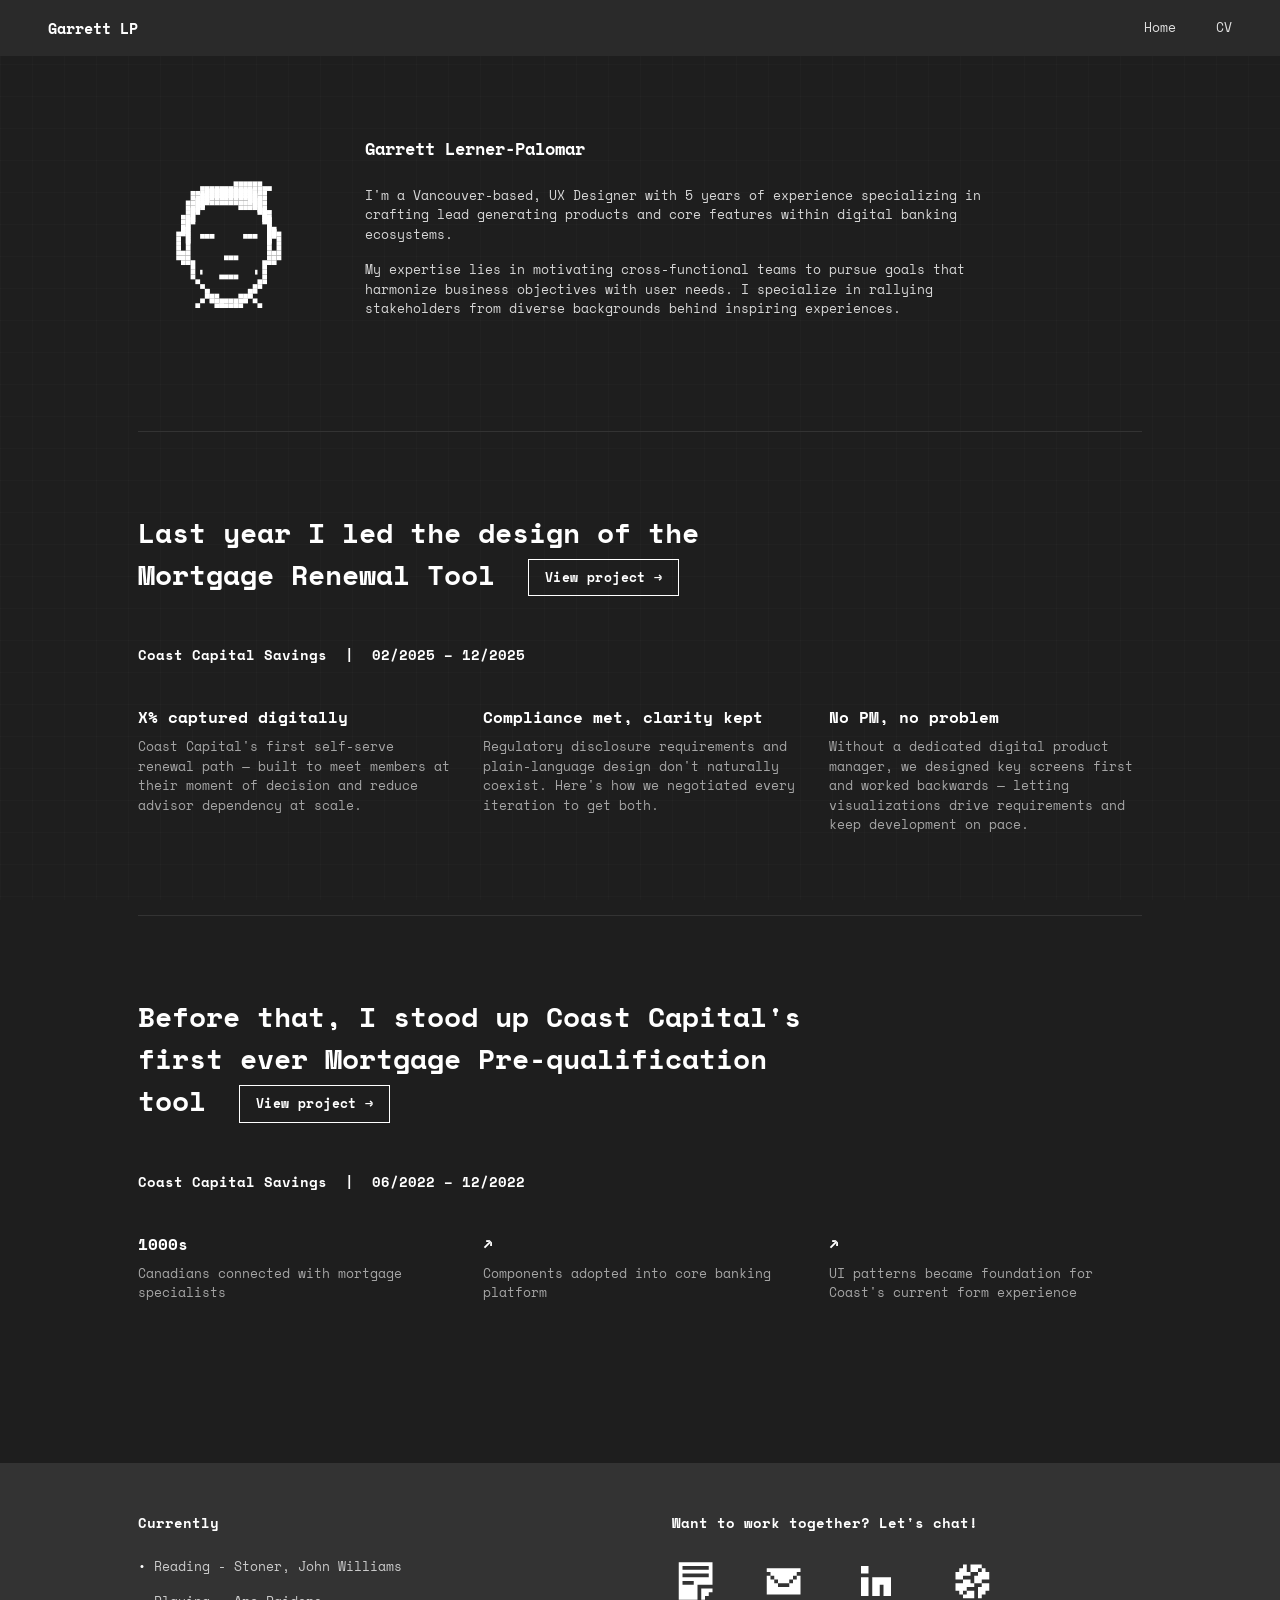
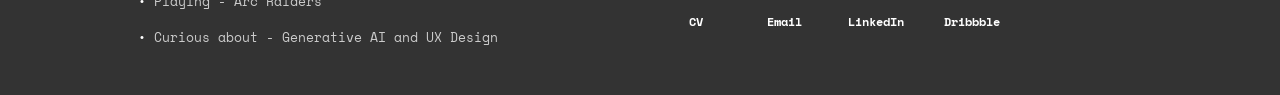
==== commit f7bbae96: "feat: update renewal project card and add password protection - Add View project button linking to r" ====
--- a/index.html
+++ b/index.html
@@ -3247,20 +3247,20 @@
   <hr class="sep"/>
 
   <section class="project-section">
-    <h2 class="project-headline">Last year I led the design of project x</h2>
-    <p class="project-note">It was noteworthy because of X, Y, Z &nbsp;|&nbsp; 1/2023 – 04/2023</p>
+    <h2 class="project-headline">Last year I led the design of the Mortgage Renewal Tool <a href="renewal.html" class="project-link-btn">View project →</a></h2>
+    <p class="project-note">Coast Capital Savings &nbsp;|&nbsp; 02/2025 – 12/2025</p>
     <div class="reasons">
       <div>
-        <div class="reason-title">Reason X tagline</div>
-        <div class="reason-body">Reason X body text. A brief explanation of what made this outcome meaningful.</div>
+        <div class="reason-title">X% captured digitally</div>
+        <div class="reason-body">Coast Capital's first self-serve renewal path — built to meet members at their moment of decision and reduce advisor dependency at scale.</div>
       </div>
       <div>
-        <div class="reason-title">Reason Y tagline</div>
-        <div class="reason-body">Reason Y body text. Describe the impact, metric, or qualitative value here.</div>
+        <div class="reason-title">Compliance met, clarity kept</div>
+        <div class="reason-body">Regulatory disclosure requirements and plain-language design don't naturally coexist. Here's how we negotiated every iteration to get both.</div>
       </div>
       <div>
-        <div class="reason-title">Reason Z tagline</div>
-        <div class="reason-body">Reason Z body text. Keep it tight — one strong sentence is better than three weak ones.</div>
+        <div class="reason-title">No PM, no problem</div>
+        <div class="reason-body">Without a dedicated digital product manager, we designed key screens first and worked backwards — letting visualizations drive requirements and keep development on pace.</div>
       </div>
     </div>
   </section>
@@ -3470,5 +3470,6 @@
   }
 })();
 </script>
+<script defer src="/_vercel/insights/script.js"></script>
 </body>
 </html>
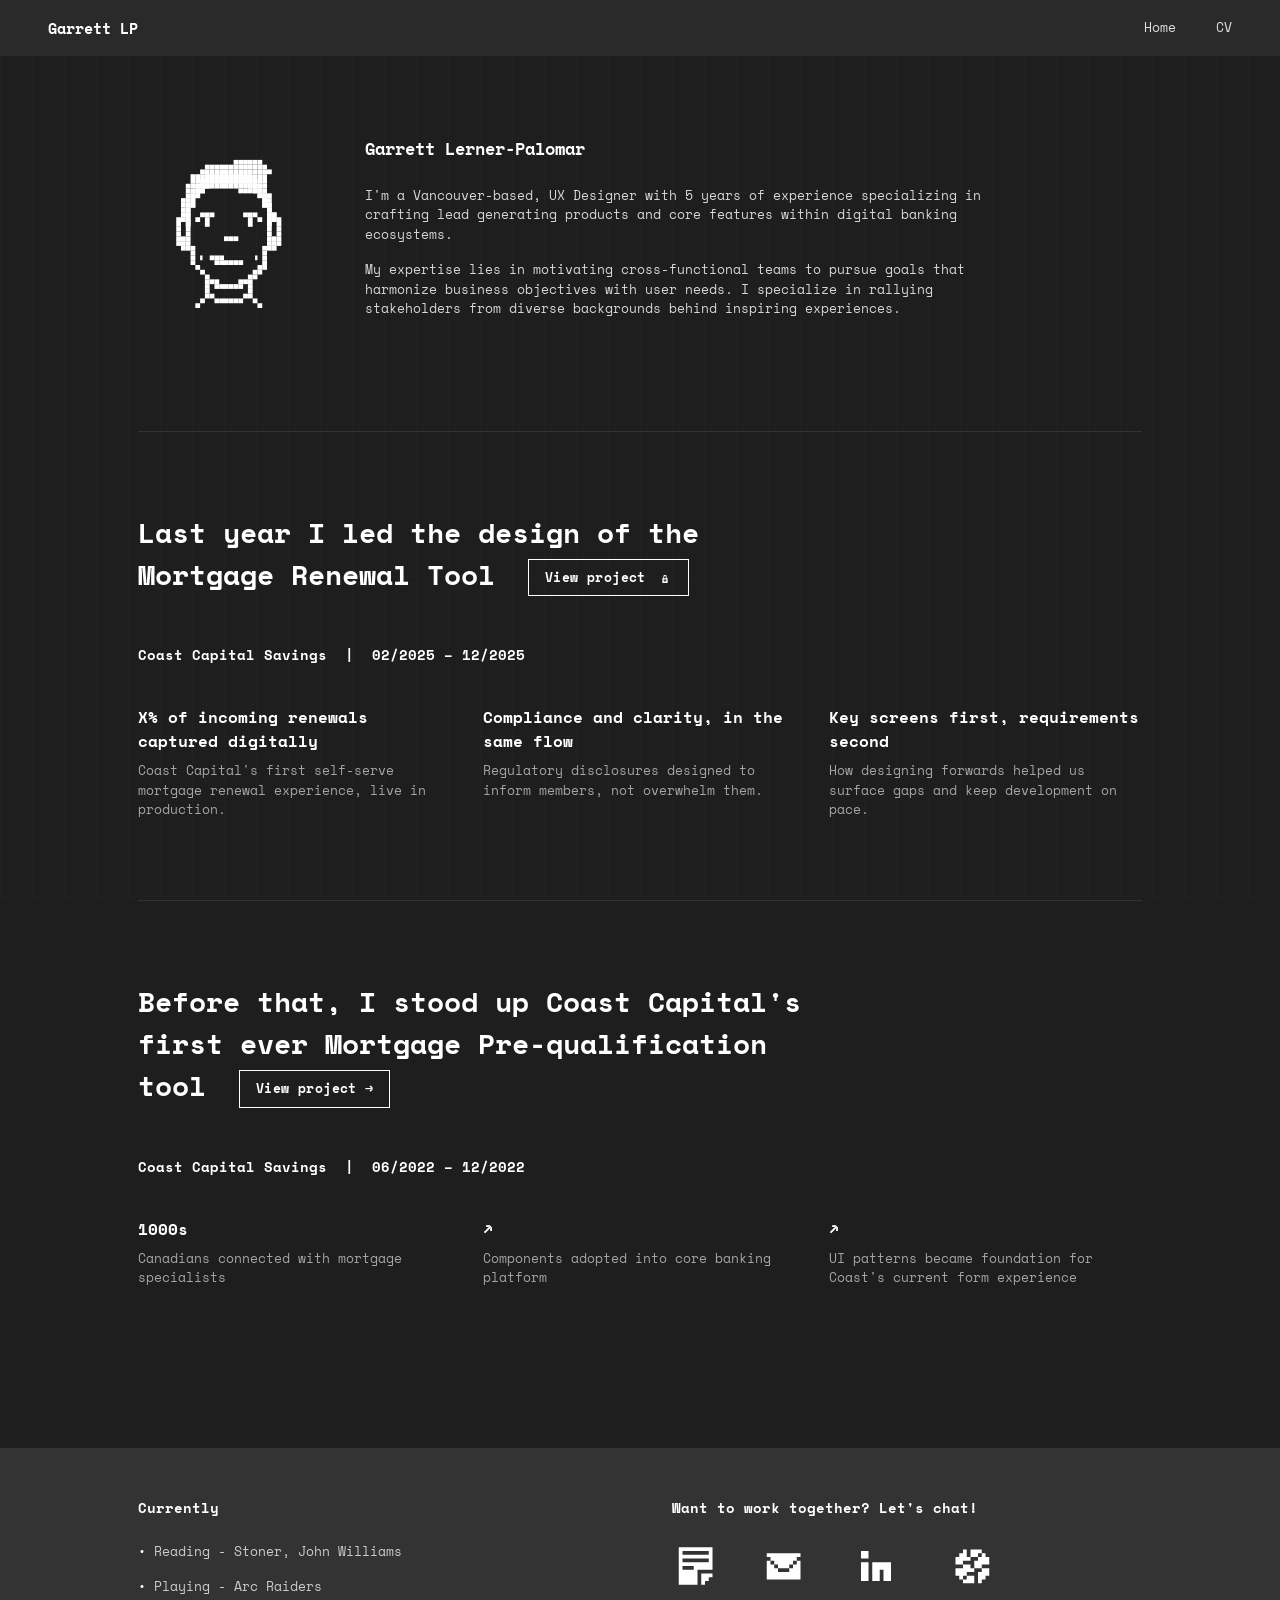
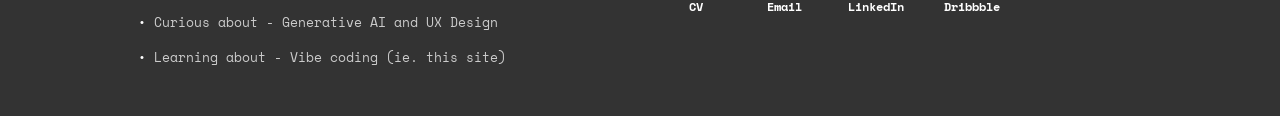
==== commit 738f9c14: "feat: update project card copy, mobile button layout, and footer - Replace reason card taglines and " ====
--- a/index.html
+++ b/index.html
@@ -183,6 +183,8 @@
     .footer-inner { padding: 0 24px; grid-template-columns: 1fr; gap: 40px; }
     .about { grid-template-columns: 1fr; gap: 24px; padding: 48px 0 64px; }
     .reasons { grid-template-columns: 1fr; }
+    .project-headline { display: flex; flex-direction: column; align-items: flex-start; gap: 12px; margin-bottom: 48px; }
+    .project-link-btn { margin-left: 0; }
 
   }
 </style>
@@ -3247,20 +3249,20 @@
   <hr class="sep"/>
 
   <section class="project-section">
-    <h2 class="project-headline">Last year I led the design of the Mortgage Renewal Tool <a href="renewal.html" class="project-link-btn">View project →</a></h2>
+    <h2 class="project-headline">Last year I led the design of the Mortgage Renewal Tool <a href="renewal.html" class="project-link-btn">View project <svg xmlns="http://www.w3.org/2000/svg" viewBox="0 0 64 64" width="14" height="14" style="vertical-align:middle;display:inline-block;margin-left:4px"><path d="M44 28H40V20H38V14H26V20H24V28H20V50H44V28ZM34 40V44H30V40H26V34H38V40H34ZM36 28H28V22H30V18H34V22H36V28Z" fill="currentColor"/></svg></a></h2>
     <p class="project-note">Coast Capital Savings &nbsp;|&nbsp; 02/2025 – 12/2025</p>
     <div class="reasons">
       <div>
-        <div class="reason-title">X% captured digitally</div>
-        <div class="reason-body">Coast Capital's first self-serve renewal path — built to meet members at their moment of decision and reduce advisor dependency at scale.</div>
+        <div class="reason-title">X% of incoming renewals captured digitally</div>
+        <div class="reason-body">Coast Capital's first self-serve mortgage renewal experience, live in production.</div>
       </div>
       <div>
-        <div class="reason-title">Compliance met, clarity kept</div>
-        <div class="reason-body">Regulatory disclosure requirements and plain-language design don't naturally coexist. Here's how we negotiated every iteration to get both.</div>
+        <div class="reason-title">Compliance and clarity, in the same flow</div>
+        <div class="reason-body">Regulatory disclosures designed to inform members, not overwhelm them.</div>
       </div>
       <div>
-        <div class="reason-title">No PM, no problem</div>
-        <div class="reason-body">Without a dedicated digital product manager, we designed key screens first and worked backwards — letting visualizations drive requirements and keep development on pace.</div>
+        <div class="reason-title">Key screens first, requirements second</div>
+        <div class="reason-body">How designing forwards helped us surface gaps and keep development on pace.</div>
       </div>
     </div>
   </section>
@@ -3296,6 +3298,7 @@
         <li>Reading - Stoner, John Williams</li>
         <li>Playing - Arc Raiders</li>
         <li>Curious about - Generative AI and UX Design</li>
+        <li>Learning about - Vibe coding (ie. this site)</li>
       </ul>
     </div>
     <div class="footer-contact">
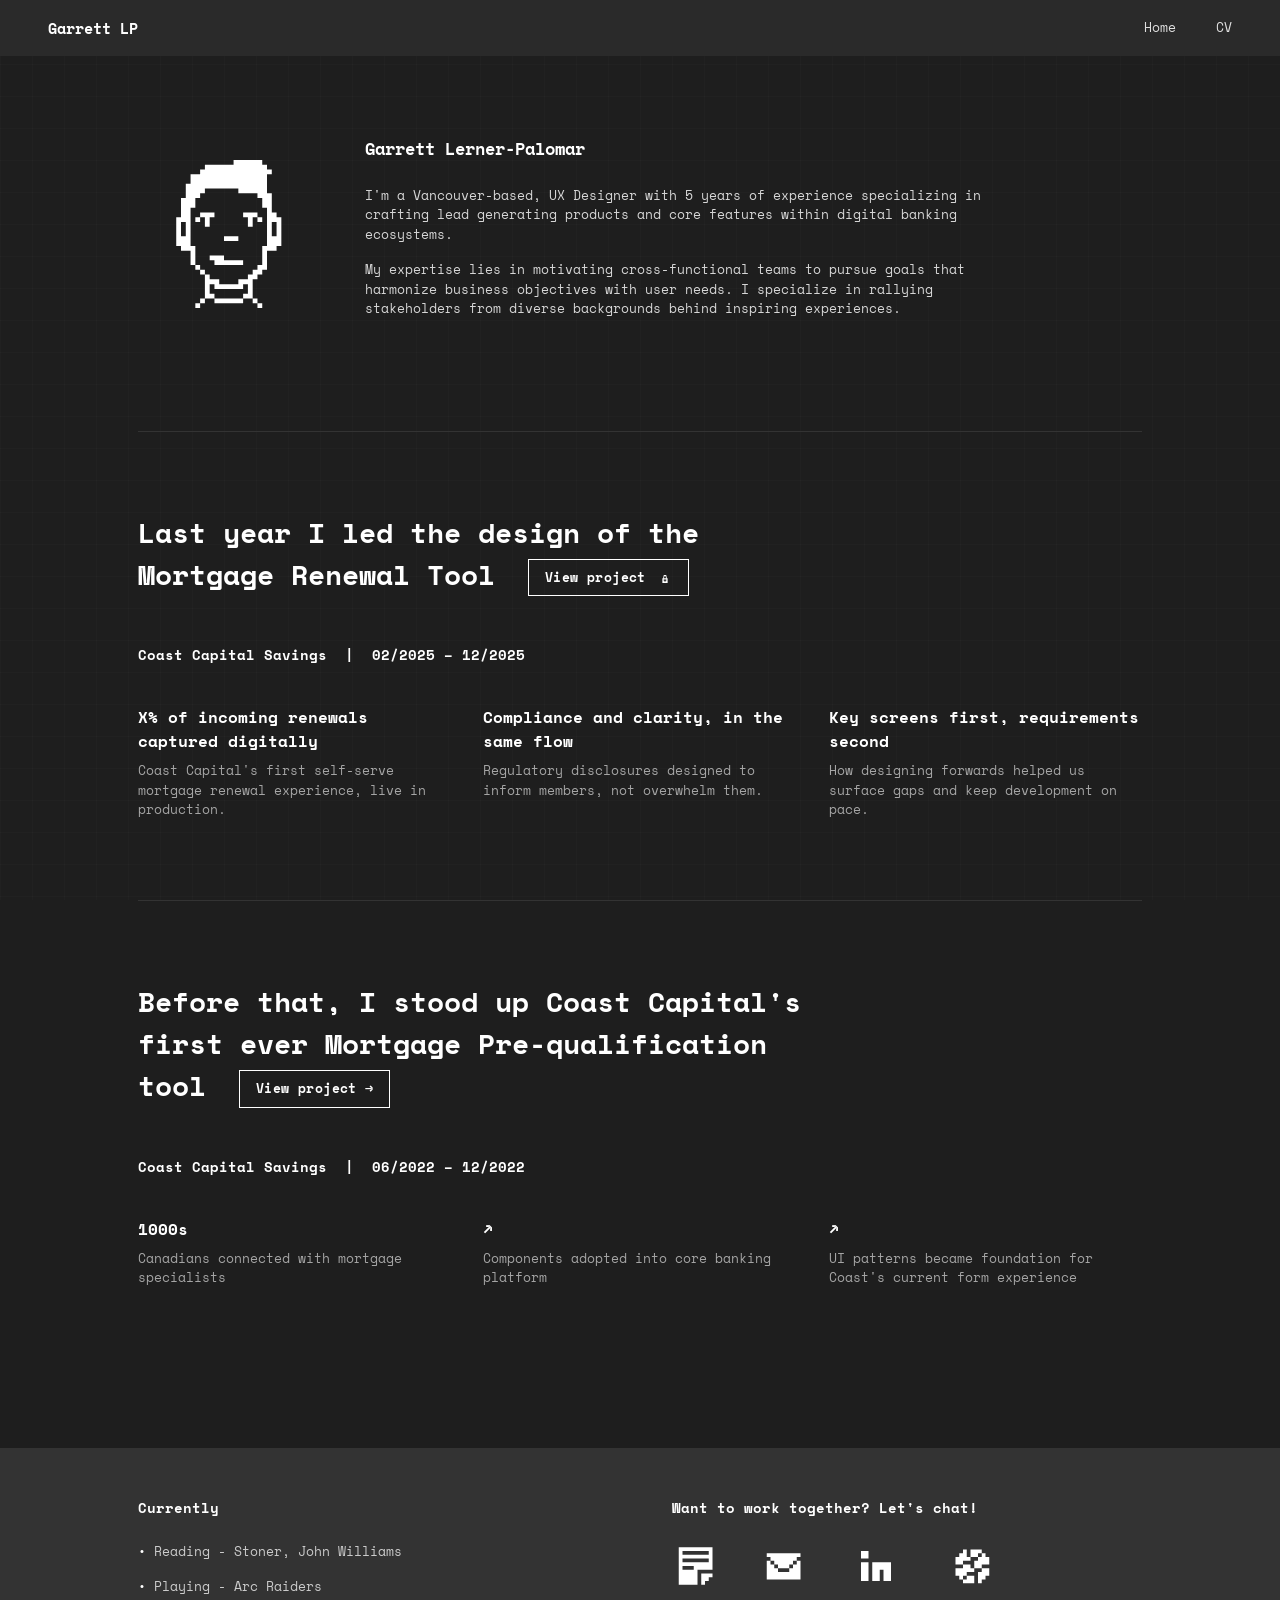
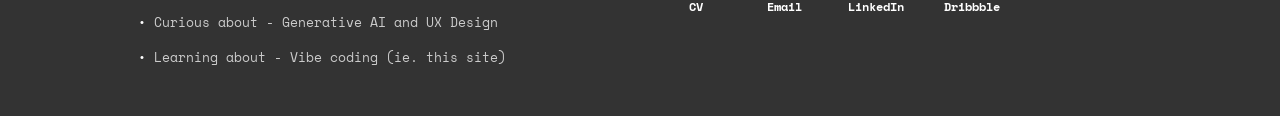
==== commit 5accae1d: "refactor: convert SVG animation frames from rects to single path elements Replaced ~2,750 individual" ====
--- a/index.html
+++ b/index.html
@@ -207,3035 +207,17 @@
 <svg id="garrett-svg" xmlns="http://www.w3.org/2000/svg"
      viewBox="0 0 150 150" width="100%" height="100%">
   <!-- Garrett.svg: 11 frames, JS-driven, hover/tap to play once -->
-  <g id="garrett-frame-0" style="display:inline">
-<rect x="60" y="68" width="4" height="4" fill="white"/>
-<rect x="56" y="68" width="4" height="4" fill="white"/>
-<rect x="52" y="68" width="4" height="4" fill="white"/>
-<rect x="88" y="68" width="4" height="4" fill="white"/>
-<rect x="92" y="68" width="4" height="4" fill="white"/>
-<rect x="96" y="68" width="4" height="4" fill="white"/>
-<rect x="92" y="72" width="4" height="4" fill="white"/>
-<rect x="92" y="76" width="4" height="4" fill="white"/>
-<rect x="56" y="72" width="4" height="4" fill="white"/>
-<rect x="48" y="72" width="4" height="4" fill="white"/>
-<rect x="56" y="76" width="4" height="4" fill="white"/>
-<rect x="100" y="72" width="4" height="4" fill="white"/>
-<rect x="56" y="128" width="4" height="4" fill="white"/>
-<rect x="56" y="132" width="4" height="4" fill="white"/>
-<rect x="52" y="136" width="4" height="4" fill="white"/>
-<rect x="48" y="140" width="4" height="4" fill="white"/>
-<rect x="92" y="128" width="4" height="4" fill="white"/>
-<rect x="92" y="132" width="4" height="4" fill="white"/>
-<rect x="96" y="136" width="4" height="4" fill="white"/>
-<rect x="100" y="140" width="4" height="4" fill="white"/>
-<rect x="44" y="96" width="4" height="4" fill="white"/>
-<rect x="44" y="100" width="4" height="4" fill="white"/>
-<rect x="44" y="104" width="4" height="4" fill="white"/>
-<rect x="44" y="108" width="4" height="4" fill="white"/>
-<rect x="48" y="112" width="4" height="4" fill="white"/>
-<rect x="52" y="116" width="4" height="4" fill="white"/>
-<rect x="56" y="120" width="4" height="4" fill="white"/>
-<rect x="60" y="124" width="4" height="4" fill="white"/>
-<rect x="64" y="124" width="4" height="4" fill="white"/>
-<rect x="56" y="124" width="4" height="4" fill="white"/>
-<rect x="60" y="128" width="4" height="4" fill="white"/>
-<rect x="68" y="132" width="4" height="4" fill="white"/>
-<rect x="72" y="132" width="4" height="4" fill="white"/>
-<rect x="76" y="132" width="4" height="4" fill="white"/>
-<rect x="80" y="132" width="4" height="4" fill="white"/>
-<rect x="76" y="128" width="4" height="4" fill="white"/>
-<rect x="80" y="128" width="4" height="4" fill="white"/>
-<rect x="84" y="128" width="4" height="4" fill="white"/>
-<rect x="72" y="140" width="4" height="4" fill="white"/>
-<rect x="64" y="140" width="4" height="4" fill="white"/>
-<rect x="80" y="140" width="4" height="4" fill="white"/>
-<rect x="76" y="140" width="4" height="4" fill="white"/>
-<rect x="68" y="140" width="4" height="4" fill="white"/>
-<rect x="84" y="140" width="4" height="4" fill="white"/>
-<rect x="88" y="136" width="4" height="4" fill="white"/>
-<rect x="60" y="136" width="4" height="4" fill="white"/>
-<rect x="84" y="124" width="4" height="4" fill="white"/>
-<rect x="88" y="124" width="4" height="4" fill="white"/>
-<rect x="92" y="124" width="4" height="4" fill="white"/>
-<rect x="92" y="120" width="4" height="4" fill="white"/>
-<rect x="96" y="120" width="4" height="4" fill="white"/>
-<rect x="96" y="116" width="4" height="4" fill="white"/>
-<rect x="100" y="116" width="4" height="4" fill="white"/>
-<rect x="100" y="112" width="4" height="4" fill="white"/>
-<rect x="104" y="112" width="4" height="4" fill="white"/>
-<rect x="104" y="108" width="4" height="4" fill="white"/>
-<rect x="104" y="104" width="4" height="4" fill="white"/>
-<rect x="104" y="100" width="4" height="4" fill="white"/>
-<rect x="104" y="96" width="4" height="4" fill="white"/>
-<rect x="108" y="96" width="4" height="4" fill="white"/>
-<rect x="108" y="92" width="4" height="4" fill="white"/>
-<rect x="108" y="88" width="4" height="4" fill="white"/>
-<rect x="108" y="84" width="4" height="4" fill="white"/>
-<rect x="108" y="80" width="4" height="4" fill="white"/>
-<rect x="108" y="76" width="4" height="4" fill="white"/>
-<rect x="108" y="72" width="4" height="4" fill="white"/>
-<rect x="108" y="68" width="4" height="4" fill="white"/>
-<rect x="108" y="64" width="4" height="4" fill="white"/>
-<rect x="108" y="60" width="4" height="4" fill="white"/>
-<rect x="104" y="60" width="4" height="4" fill="white"/>
-<rect x="104" y="56" width="4" height="4" fill="white"/>
-<rect x="104" y="52" width="4" height="4" fill="white"/>
-<rect x="100" y="52" width="4" height="4" fill="white"/>
-<rect x="100" y="48" width="4" height="4" fill="white"/>
-<rect x="100" y="44" width="4" height="4" fill="white"/>
-<rect x="96" y="48" width="4" height="4" fill="white"/>
-<rect x="96" y="44" width="4" height="4" fill="white"/>
-<rect x="96" y="40" width="4" height="4" fill="white"/>
-<rect x="92" y="44" width="4" height="4" fill="white"/>
-<rect x="92" y="40" width="4" height="4" fill="white"/>
-<rect x="52" y="44" width="4" height="4" fill="white"/>
-<rect x="52" y="48" width="4" height="4" fill="white"/>
-<rect x="48" y="52" width="4" height="4" fill="white"/>
-<rect x="44" y="56" width="4" height="4" fill="white"/>
-<rect x="44" y="60" width="4" height="4" fill="white"/>
-<rect x="40" y="64" width="4" height="4" fill="white"/>
-<rect x="40" y="60" width="4" height="4" fill="white"/>
-<rect x="44" y="52" width="4" height="4" fill="white"/>
-<rect x="48" y="44" width="4" height="4" fill="white"/>
-<rect x="52" y="40" width="4" height="4" fill="white"/>
-<rect x="56" y="36" width="4" height="4" fill="white"/>
-<rect x="60" y="36" width="4" height="4" fill="white"/>
-<rect x="64" y="36" width="4" height="4" fill="white"/>
-<rect x="68" y="36" width="4" height="4" fill="white"/>
-<rect x="72" y="36" width="4" height="4" fill="white"/>
-<rect x="76" y="36" width="4" height="4" fill="white"/>
-<rect x="80" y="36" width="4" height="4" fill="white"/>
-<rect x="84" y="36" width="4" height="4" fill="white"/>
-<rect x="88" y="36" width="4" height="4" fill="white"/>
-<rect x="92" y="36" width="4" height="4" fill="white"/>
-<rect x="48" y="48" width="4" height="4" fill="white"/>
-<rect x="40" y="68" width="4" height="4" fill="white"/>
-<rect x="40" y="72" width="4" height="4" fill="white"/>
-<rect x="40" y="76" width="4" height="4" fill="white"/>
-<rect x="40" y="80" width="4" height="4" fill="white"/>
-<rect x="40" y="84" width="4" height="4" fill="white"/>
-<rect x="40" y="88" width="4" height="4" fill="white"/>
-<rect x="40" y="92" width="4" height="4" fill="white"/>
-<rect x="40" y="96" width="4" height="4" fill="white"/>
-<rect x="36" y="88" width="4" height="4" fill="white"/>
-<rect x="36" y="72" width="4" height="4" fill="white"/>
-<rect x="36" y="68" width="4" height="4" fill="white"/>
-<rect x="32" y="72" width="4" height="4" fill="white"/>
-<rect x="32" y="76" width="4" height="4" fill="white"/>
-<rect x="32" y="80" width="4" height="4" fill="white"/>
-<rect x="32" y="84" width="4" height="4" fill="white"/>
-<rect x="32" y="88" width="4" height="4" fill="white"/>
-<rect x="112" y="68" width="4" height="4" fill="white"/>
-<rect x="112" y="72" width="4" height="4" fill="white"/>
-<rect x="116" y="72" width="4" height="4" fill="white"/>
-<rect x="116" y="76" width="4" height="4" fill="white"/>
-<rect x="116" y="80" width="4" height="4" fill="white"/>
-<rect x="116" y="84" width="4" height="4" fill="white"/>
-<rect x="116" y="88" width="4" height="4" fill="white"/>
-<rect x="116" y="92" width="4" height="4" fill="white"/>
-<rect x="36" y="92" width="4" height="4" fill="white"/>
-<rect x="112" y="88" width="4" height="4" fill="white"/>
-<rect x="112" y="92" width="4" height="4" fill="white"/>
-<rect x="32" y="92" width="4" height="4" fill="white"/>
-<rect x="112" y="96" width="4" height="4" fill="white"/>
-<rect x="36" y="96" width="4" height="4" fill="white"/>
-<rect x="88" y="40" width="4" height="4" fill="white"/>
-<rect x="84" y="40" width="4" height="4" fill="white"/>
-<rect x="80" y="40" width="4" height="4" fill="white"/>
-<rect x="76" y="40" width="4" height="4" fill="white"/>
-<rect x="72" y="40" width="4" height="4" fill="white"/>
-<rect x="68" y="40" width="4" height="4" fill="white"/>
-<rect x="64" y="40" width="4" height="4" fill="white"/>
-<rect x="60" y="40" width="4" height="4" fill="white"/>
-<rect x="56" y="40" width="4" height="4" fill="white"/>
-<rect x="56" y="44" width="4" height="4" fill="white"/>
-<rect x="88" y="128" width="4" height="4" fill="white"/>
-<rect x="68" y="128" width="4" height="4" fill="white"/>
-<rect x="72" y="128" width="4" height="4" fill="white"/>
-<rect x="64" y="128" width="4" height="4" fill="white"/>
-<rect x="60" y="104" width="4" height="4" fill="white"/>
-<rect x="64" y="104" width="4" height="4" fill="white"/>
-<rect x="68" y="104" width="4" height="4" fill="white"/>
-<rect x="64" y="108" width="4" height="4" fill="white"/>
-<rect x="68" y="108" width="4" height="4" fill="white"/>
-<rect x="72" y="108" width="4" height="4" fill="white"/>
-<rect x="76" y="108" width="4" height="4" fill="white"/>
-<rect x="80" y="108" width="4" height="4" fill="white"/>
-<rect x="84" y="108" width="4" height="4" fill="white"/>
-<rect x="52" y="104" width="2" height="4" fill="white"/>
-<rect x="98" y="104" width="2" height="4" fill="white"/>
-<rect x="76" y="88" width="4" height="4" fill="white"/>
-<rect x="80" y="88" width="4" height="4" fill="white"/>
-<rect x="72" y="88" width="4" height="4" fill="white"/>
-<rect x="56" y="32" width="4" height="4" fill="white"/>
-<rect x="36" y="64" width="4" height="4" fill="white"/>
-<rect x="36" y="60" width="4" height="4" fill="white"/>
-<rect x="36" y="56" width="4" height="4" fill="white"/>
-<rect x="40" y="56" width="4" height="4" fill="white"/>
-<rect x="40" y="52" width="4" height="4" fill="white"/>
-<rect x="44" y="52" width="4" height="4" fill="white"/>
-<rect x="48" y="52" width="4" height="4" fill="white"/>
-<rect x="44" y="48" width="4" height="4" fill="white"/>
-<rect x="48" y="48" width="4" height="4" fill="white"/>
-<rect x="52" y="48" width="4" height="4" fill="white"/>
-<rect x="40" y="48" width="4" height="4" fill="white"/>
-<rect x="44" y="44" width="4" height="4" fill="white"/>
-<rect x="48" y="40" width="4" height="4" fill="white"/>
-<rect x="52" y="36" width="4" height="4" fill="white"/>
-<rect x="40" y="44" width="4" height="4" fill="white"/>
-<rect x="44" y="40" width="4" height="4" fill="white"/>
-<rect x="48" y="36" width="4" height="4" fill="white"/>
-<rect x="52" y="32" width="4" height="4" fill="white"/>
-<rect x="48" y="44" width="4" height="4" fill="white"/>
-<rect x="52" y="44" width="4" height="4" fill="white"/>
-<rect x="56" y="44" width="4" height="4" fill="white"/>
-<rect x="60" y="44" width="4" height="4" fill="white"/>
-<rect x="64" y="44" width="4" height="4" fill="white"/>
-<rect x="68" y="44" width="4" height="4" fill="white"/>
-<rect x="72" y="44" width="4" height="4" fill="white"/>
-<rect x="76" y="44" width="4" height="4" fill="white"/>
-<rect x="80" y="44" width="4" height="4" fill="white"/>
-<rect x="84" y="44" width="4" height="4" fill="white"/>
-<rect x="88" y="44" width="4" height="4" fill="white"/>
-<rect x="92" y="44" width="4" height="4" fill="white"/>
-<rect x="96" y="44" width="4" height="4" fill="white"/>
-<rect x="84" y="48" width="4" height="4" fill="white"/>
-<rect x="88" y="48" width="4" height="4" fill="white"/>
-<rect x="92" y="48" width="4" height="4" fill="white"/>
-<rect x="96" y="48" width="4" height="4" fill="white"/>
-<rect x="100" y="48" width="4" height="4" fill="white"/>
-<rect x="52" y="40" width="4" height="4" fill="white"/>
-<rect x="56" y="40" width="4" height="4" fill="white"/>
-<rect x="60" y="40" width="4" height="4" fill="white"/>
-<rect x="64" y="40" width="4" height="4" fill="white"/>
-<rect x="68" y="40" width="4" height="4" fill="white"/>
-<rect x="72" y="40" width="4" height="4" fill="white"/>
-<rect x="76" y="40" width="4" height="4" fill="white"/>
-<rect x="80" y="40" width="4" height="4" fill="white"/>
-<rect x="84" y="40" width="4" height="4" fill="white"/>
-<rect x="88" y="40" width="4" height="4" fill="white"/>
-<rect x="92" y="40" width="4" height="4" fill="white"/>
-<rect x="96" y="40" width="4" height="4" fill="white"/>
-<rect x="100" y="40" width="4" height="4" fill="white"/>
-<rect x="104" y="40" width="4" height="4" fill="white"/>
-<rect x="100" y="44" width="4" height="4" fill="white"/>
-<rect x="104" y="44" width="4" height="4" fill="white"/>
-<rect x="56" y="36" width="4" height="4" fill="white"/>
-<rect x="60" y="36" width="4" height="4" fill="white"/>
-<rect x="64" y="36" width="4" height="4" fill="white"/>
-<rect x="68" y="36" width="4" height="4" fill="white"/>
-<rect x="72" y="36" width="4" height="4" fill="white"/>
-<rect x="76" y="36" width="4" height="4" fill="white"/>
-<rect x="80" y="36" width="4" height="4" fill="white"/>
-<rect x="84" y="36" width="4" height="4" fill="white"/>
-<rect x="88" y="36" width="4" height="4" fill="white"/>
-<rect x="92" y="36" width="4" height="4" fill="white"/>
-<rect x="96" y="36" width="4" height="4" fill="white"/>
-<rect x="40" y="68" width="4" height="4" fill="white"/>
-<rect x="36" y="68" width="4" height="4" fill="white"/>
-<rect x="40" y="72" width="4" height="4" fill="white"/>
-<rect x="40" y="76" width="4" height="4" fill="white"/>
-<rect x="40" y="64" width="4" height="4" fill="white"/>
-<rect x="40" y="60" width="4" height="4" fill="white"/>
-<rect x="44" y="60" width="4" height="4" fill="white"/>
-<rect x="44" y="56" width="4" height="4" fill="white"/>
-<rect x="60" y="32" width="4" height="4" fill="white"/>
-<rect x="44" y="36" width="4" height="4" fill="white"/>
-<rect x="64" y="32" width="4" height="4" fill="white"/>
-<rect x="68" y="32" width="4" height="4" fill="white"/>
-<rect x="72" y="32" width="4" height="4" fill="white"/>
-<rect x="76" y="32" width="4" height="4" fill="white"/>
-<rect x="80" y="32" width="4" height="4" fill="white"/>
-<rect x="84" y="32" width="4" height="4" fill="white"/>
-<rect x="88" y="32" width="4" height="4" fill="white"/>
-<rect x="92" y="32" width="4" height="4" fill="white"/>
-<rect x="96" y="32" width="4" height="4" fill="white"/>
-<rect x="100" y="32" width="4" height="4" fill="white"/>
-<rect x="104" y="32" width="4" height="4" fill="white"/>
-<rect x="100" y="36" width="4" height="4" fill="white"/>
-<rect x="104" y="36" width="4" height="4" fill="white"/>
-<rect x="108" y="32" width="4" height="4" fill="white"/>
-<rect x="72" y="28" width="4" height="4" fill="white"/>
-<rect x="76" y="28" width="4" height="4" fill="white"/>
-<rect x="80" y="28" width="4" height="4" fill="white"/>
-<rect x="84" y="28" width="4" height="4" fill="white"/>
-<rect x="88" y="28" width="4" height="4" fill="white"/>
-<rect x="92" y="28" width="4" height="4" fill="white"/>
-<rect x="96" y="28" width="4" height="4" fill="white"/>
-<rect x="100" y="28" width="4" height="4" fill="white"/>
-<rect x="104" y="28" width="4" height="4" fill="white"/>
-<rect x="84" y="24" width="4" height="4" fill="white"/>
-<rect x="80" y="24" width="4" height="4" fill="white"/>
-<rect x="88" y="24" width="4" height="4" fill="white"/>
-<rect x="92" y="24" width="4" height="4" fill="white"/>
-<rect x="96" y="24" width="4" height="4" fill="white"/>
-<rect x="100" y="24" width="4" height="4" fill="white"/>
-<rect x="68" y="28" width="4" height="4" fill="white"/>
-<rect x="64" y="28" width="4" height="4" fill="white"/>
-<rect x="56" y="28" width="4" height="4" fill="white"/>
-<rect x="60" y="28" width="4" height="4" fill="white"/>
-<rect x="100" y="52" width="4" height="4" fill="white"/>
-<rect x="104" y="52" width="4" height="4" fill="white"/>
-<rect x="104" y="56" width="4" height="4" fill="white"/>
-<rect x="104" y="60" width="4" height="4" fill="white"/>
-<rect x="108" y="60" width="4" height="4" fill="white"/>
-<rect x="108" y="64" width="4" height="4" fill="white"/>
-<rect x="108" y="68" width="4" height="4" fill="white"/>
-<rect x="108" y="72" width="4" height="4" fill="white"/>
-<rect x="108" y="76" width="4" height="4" fill="white"/>
-<rect x="112" y="72" width="4" height="4" fill="white"/>
-<rect x="112" y="68" width="4" height="4" fill="white"/>
-<rect x="108" y="56" width="4" height="4" fill="white"/>
-<rect x="108" y="52" width="4" height="4" fill="white"/>
-<rect x="104" y="48" width="4" height="4" fill="white"/>
-  </g>
-  <g id="garrett-frame-1" style="display:none">
-<rect x="60" y="76" width="4" height="4" fill="white"/>
-<rect x="52" y="76" width="4" height="4" fill="white"/>
-<rect x="88" y="76" width="4" height="4" fill="white"/>
-<rect x="96" y="76" width="4" height="4" fill="white"/>
-<rect x="92" y="76" width="4" height="4" fill="white"/>
-<rect x="92" y="80" width="4" height="4" fill="white"/>
-<rect x="56" y="76" width="4" height="4" fill="white"/>
-<rect x="48" y="80" width="4" height="4" fill="white"/>
-<rect x="56" y="80" width="4" height="4" fill="white"/>
-<rect x="100" y="80" width="4" height="4" fill="white"/>
-<rect x="56" y="128" width="4" height="4" fill="white"/>
-<rect x="56" y="132" width="4" height="4" fill="white"/>
-<rect x="52" y="136" width="4" height="4" fill="white"/>
-<rect x="48" y="140" width="4" height="4" fill="white"/>
-<rect x="92" y="128" width="4" height="4" fill="white"/>
-<rect x="92" y="132" width="4" height="4" fill="white"/>
-<rect x="96" y="136" width="4" height="4" fill="white"/>
-<rect x="100" y="140" width="4" height="4" fill="white"/>
-<rect x="64" y="140" width="4" height="4" fill="white"/>
-<rect x="80" y="140" width="4" height="4" fill="white"/>
-<rect x="68" y="140" width="4" height="4" fill="white"/>
-<rect x="84" y="140" width="4" height="4" fill="white"/>
-<rect x="88" y="136" width="4" height="4" fill="white"/>
-<rect x="60" y="136" width="4" height="4" fill="white"/>
-<rect x="44" y="100" width="4" height="4" fill="white"/>
-<rect x="44" y="104" width="4" height="4" fill="white"/>
-<rect x="44" y="108" width="4" height="4" fill="white"/>
-<rect x="44" y="112" width="4" height="4" fill="white"/>
-<rect x="48" y="116" width="4" height="4" fill="white"/>
-<rect x="52" y="120" width="4" height="4" fill="white"/>
-<rect x="56" y="124" width="4" height="4" fill="white"/>
-<rect x="60" y="128" width="4" height="4" fill="white"/>
-<rect x="64" y="128" width="4" height="4" fill="white"/>
-<rect x="56" y="128" width="4" height="4" fill="white"/>
-<rect x="60" y="132" width="4" height="4" fill="white"/>
-<rect x="68" y="136" width="4" height="4" fill="white"/>
-<rect x="72" y="136" width="4" height="4" fill="white"/>
-<rect x="76" y="136" width="4" height="4" fill="white"/>
-<rect x="80" y="136" width="4" height="4" fill="white"/>
-<rect x="76" y="132" width="4" height="4" fill="white"/>
-<rect x="80" y="132" width="4" height="4" fill="white"/>
-<rect x="84" y="132" width="4" height="4" fill="white"/>
-<rect x="72" y="140" width="4" height="4" fill="white"/>
-<rect x="76" y="140" width="4" height="4" fill="white"/>
-<rect x="84" y="128" width="4" height="4" fill="white"/>
-<rect x="88" y="128" width="4" height="4" fill="white"/>
-<rect x="92" y="128" width="4" height="4" fill="white"/>
-<rect x="92" y="124" width="4" height="4" fill="white"/>
-<rect x="96" y="124" width="4" height="4" fill="white"/>
-<rect x="96" y="120" width="4" height="4" fill="white"/>
-<rect x="100" y="120" width="4" height="4" fill="white"/>
-<rect x="100" y="116" width="4" height="4" fill="white"/>
-<rect x="104" y="116" width="4" height="4" fill="white"/>
-<rect x="104" y="112" width="4" height="4" fill="white"/>
-<rect x="104" y="108" width="4" height="4" fill="white"/>
-<rect x="104" y="104" width="4" height="4" fill="white"/>
-<rect x="104" y="100" width="4" height="4" fill="white"/>
-<rect x="108" y="100" width="4" height="4" fill="white"/>
-<rect x="108" y="96" width="4" height="4" fill="white"/>
-<rect x="108" y="92" width="4" height="4" fill="white"/>
-<rect x="108" y="88" width="4" height="4" fill="white"/>
-<rect x="108" y="84" width="4" height="4" fill="white"/>
-<rect x="108" y="80" width="4" height="4" fill="white"/>
-<rect x="108" y="76" width="4" height="4" fill="white"/>
-<rect x="108" y="72" width="4" height="4" fill="white"/>
-<rect x="108" y="68" width="4" height="4" fill="white"/>
-<rect x="108" y="64" width="4" height="4" fill="white"/>
-<rect x="104" y="64" width="4" height="4" fill="white"/>
-<rect x="104" y="60" width="4" height="4" fill="white"/>
-<rect x="104" y="56" width="4" height="4" fill="white"/>
-<rect x="100" y="56" width="4" height="4" fill="white"/>
-<rect x="100" y="52" width="4" height="4" fill="white"/>
-<rect x="100" y="48" width="4" height="4" fill="white"/>
-<rect x="96" y="52" width="4" height="4" fill="white"/>
-<rect x="96" y="48" width="4" height="4" fill="white"/>
-<rect x="96" y="44" width="4" height="4" fill="white"/>
-<rect x="92" y="48" width="4" height="4" fill="white"/>
-<rect x="92" y="44" width="4" height="4" fill="white"/>
-<rect x="52" y="48" width="4" height="4" fill="white"/>
-<rect x="52" y="52" width="4" height="4" fill="white"/>
-<rect x="48" y="56" width="4" height="4" fill="white"/>
-<rect x="44" y="60" width="4" height="4" fill="white"/>
-<rect x="44" y="64" width="4" height="4" fill="white"/>
-<rect x="40" y="68" width="4" height="4" fill="white"/>
-<rect x="40" y="64" width="4" height="4" fill="white"/>
-<rect x="44" y="56" width="4" height="4" fill="white"/>
-<rect x="48" y="48" width="4" height="4" fill="white"/>
-<rect x="52" y="44" width="4" height="4" fill="white"/>
-<rect x="56" y="40" width="4" height="4" fill="white"/>
-<rect x="60" y="40" width="4" height="4" fill="white"/>
-<rect x="64" y="40" width="4" height="4" fill="white"/>
-<rect x="68" y="40" width="4" height="4" fill="white"/>
-<rect x="72" y="40" width="4" height="4" fill="white"/>
-<rect x="76" y="40" width="4" height="4" fill="white"/>
-<rect x="80" y="40" width="4" height="4" fill="white"/>
-<rect x="84" y="40" width="4" height="4" fill="white"/>
-<rect x="88" y="40" width="4" height="4" fill="white"/>
-<rect x="92" y="40" width="4" height="4" fill="white"/>
-<rect x="48" y="52" width="4" height="4" fill="white"/>
-<rect x="40" y="72" width="4" height="4" fill="white"/>
-<rect x="40" y="76" width="4" height="4" fill="white"/>
-<rect x="40" y="80" width="4" height="4" fill="white"/>
-<rect x="40" y="84" width="4" height="4" fill="white"/>
-<rect x="40" y="88" width="4" height="4" fill="white"/>
-<rect x="40" y="92" width="4" height="4" fill="white"/>
-<rect x="40" y="96" width="4" height="4" fill="white"/>
-<rect x="40" y="100" width="4" height="4" fill="white"/>
-<rect x="36" y="92" width="4" height="4" fill="white"/>
-<rect x="36" y="76" width="4" height="4" fill="white"/>
-<rect x="36" y="72" width="4" height="4" fill="white"/>
-<rect x="32" y="76" width="4" height="4" fill="white"/>
-<rect x="32" y="80" width="4" height="4" fill="white"/>
-<rect x="32" y="84" width="4" height="4" fill="white"/>
-<rect x="32" y="88" width="4" height="4" fill="white"/>
-<rect x="32" y="92" width="4" height="4" fill="white"/>
-<rect x="112" y="72" width="4" height="4" fill="white"/>
-<rect x="112" y="76" width="4" height="4" fill="white"/>
-<rect x="116" y="76" width="4" height="4" fill="white"/>
-<rect x="116" y="80" width="4" height="4" fill="white"/>
-<rect x="116" y="84" width="4" height="4" fill="white"/>
-<rect x="116" y="88" width="4" height="4" fill="white"/>
-<rect x="116" y="92" width="4" height="4" fill="white"/>
-<rect x="116" y="96" width="4" height="4" fill="white"/>
-<rect x="36" y="96" width="4" height="4" fill="white"/>
-<rect x="112" y="92" width="4" height="4" fill="white"/>
-<rect x="112" y="96" width="4" height="4" fill="white"/>
-<rect x="32" y="96" width="4" height="4" fill="white"/>
-<rect x="112" y="100" width="4" height="4" fill="white"/>
-<rect x="36" y="100" width="4" height="4" fill="white"/>
-<rect x="88" y="44" width="4" height="4" fill="white"/>
-<rect x="84" y="44" width="4" height="4" fill="white"/>
-<rect x="80" y="44" width="4" height="4" fill="white"/>
-<rect x="76" y="44" width="4" height="4" fill="white"/>
-<rect x="72" y="44" width="4" height="4" fill="white"/>
-<rect x="68" y="44" width="4" height="4" fill="white"/>
-<rect x="64" y="44" width="4" height="4" fill="white"/>
-<rect x="60" y="44" width="4" height="4" fill="white"/>
-<rect x="56" y="44" width="4" height="4" fill="white"/>
-<rect x="56" y="48" width="4" height="4" fill="white"/>
-<rect x="88" y="132" width="4" height="4" fill="white"/>
-<rect x="68" y="132" width="4" height="4" fill="white"/>
-<rect x="72" y="132" width="4" height="4" fill="white"/>
-<rect x="64" y="132" width="4" height="4" fill="white"/>
-<rect x="68" y="112" width="4" height="4" fill="white"/>
-<rect x="72" y="112" width="4" height="4" fill="white"/>
-<rect x="76" y="112" width="4" height="4" fill="white"/>
-<rect x="80" y="112" width="4" height="4" fill="white"/>
-<rect x="52" y="108" width="2" height="4" fill="white"/>
-<rect x="98" y="108" width="2" height="4" fill="white"/>
-<rect x="76" y="92" width="4" height="4" fill="white"/>
-<rect x="80" y="92" width="4" height="4" fill="white"/>
-<rect x="72" y="92" width="4" height="4" fill="white"/>
-<rect x="56" y="36" width="4" height="4" fill="white"/>
-<rect x="36" y="68" width="4" height="4" fill="white"/>
-<rect x="36" y="64" width="4" height="4" fill="white"/>
-<rect x="36" y="60" width="4" height="4" fill="white"/>
-<rect x="40" y="60" width="4" height="4" fill="white"/>
-<rect x="40" y="56" width="4" height="4" fill="white"/>
-<rect x="44" y="56" width="4" height="4" fill="white"/>
-<rect x="48" y="56" width="4" height="4" fill="white"/>
-<rect x="44" y="52" width="4" height="4" fill="white"/>
-<rect x="48" y="52" width="4" height="4" fill="white"/>
-<rect x="52" y="52" width="4" height="4" fill="white"/>
-<rect x="40" y="52" width="4" height="4" fill="white"/>
-<rect x="44" y="48" width="4" height="4" fill="white"/>
-<rect x="48" y="44" width="4" height="4" fill="white"/>
-<rect x="52" y="40" width="4" height="4" fill="white"/>
-<rect x="40" y="48" width="4" height="4" fill="white"/>
-<rect x="44" y="44" width="4" height="4" fill="white"/>
-<rect x="48" y="40" width="4" height="4" fill="white"/>
-<rect x="52" y="36" width="4" height="4" fill="white"/>
-<rect x="48" y="48" width="4" height="4" fill="white"/>
-<rect x="52" y="48" width="4" height="4" fill="white"/>
-<rect x="56" y="48" width="4" height="4" fill="white"/>
-<rect x="60" y="48" width="4" height="4" fill="white"/>
-<rect x="64" y="48" width="4" height="4" fill="white"/>
-<rect x="68" y="48" width="4" height="4" fill="white"/>
-<rect x="72" y="48" width="4" height="4" fill="white"/>
-<rect x="76" y="48" width="4" height="4" fill="white"/>
-<rect x="80" y="48" width="4" height="4" fill="white"/>
-<rect x="84" y="48" width="4" height="4" fill="white"/>
-<rect x="88" y="48" width="4" height="4" fill="white"/>
-<rect x="92" y="48" width="4" height="4" fill="white"/>
-<rect x="96" y="48" width="4" height="4" fill="white"/>
-<rect x="84" y="52" width="4" height="4" fill="white"/>
-<rect x="88" y="52" width="4" height="4" fill="white"/>
-<rect x="92" y="52" width="4" height="4" fill="white"/>
-<rect x="96" y="52" width="4" height="4" fill="white"/>
-<rect x="100" y="52" width="4" height="4" fill="white"/>
-<rect x="52" y="44" width="4" height="4" fill="white"/>
-<rect x="56" y="44" width="4" height="4" fill="white"/>
-<rect x="60" y="44" width="4" height="4" fill="white"/>
-<rect x="64" y="44" width="4" height="4" fill="white"/>
-<rect x="68" y="44" width="4" height="4" fill="white"/>
-<rect x="72" y="44" width="4" height="4" fill="white"/>
-<rect x="76" y="44" width="4" height="4" fill="white"/>
-<rect x="80" y="44" width="4" height="4" fill="white"/>
-<rect x="84" y="44" width="4" height="4" fill="white"/>
-<rect x="88" y="44" width="4" height="4" fill="white"/>
-<rect x="92" y="44" width="4" height="4" fill="white"/>
-<rect x="96" y="44" width="4" height="4" fill="white"/>
-<rect x="100" y="44" width="4" height="4" fill="white"/>
-<rect x="104" y="44" width="4" height="4" fill="white"/>
-<rect x="100" y="48" width="4" height="4" fill="white"/>
-<rect x="104" y="48" width="4" height="4" fill="white"/>
-<rect x="56" y="40" width="4" height="4" fill="white"/>
-<rect x="60" y="40" width="4" height="4" fill="white"/>
-<rect x="64" y="40" width="4" height="4" fill="white"/>
-<rect x="68" y="40" width="4" height="4" fill="white"/>
-<rect x="72" y="40" width="4" height="4" fill="white"/>
-<rect x="76" y="40" width="4" height="4" fill="white"/>
-<rect x="80" y="40" width="4" height="4" fill="white"/>
-<rect x="84" y="40" width="4" height="4" fill="white"/>
-<rect x="88" y="40" width="4" height="4" fill="white"/>
-<rect x="92" y="40" width="4" height="4" fill="white"/>
-<rect x="96" y="40" width="4" height="4" fill="white"/>
-<rect x="40" y="72" width="4" height="4" fill="white"/>
-<rect x="36" y="72" width="4" height="4" fill="white"/>
-<rect x="40" y="76" width="4" height="4" fill="white"/>
-<rect x="40" y="80" width="4" height="4" fill="white"/>
-<rect x="40" y="68" width="4" height="4" fill="white"/>
-<rect x="40" y="64" width="4" height="4" fill="white"/>
-<rect x="44" y="64" width="4" height="4" fill="white"/>
-<rect x="44" y="60" width="4" height="4" fill="white"/>
-<rect x="60" y="36" width="4" height="4" fill="white"/>
-<rect x="44" y="40" width="4" height="4" fill="white"/>
-<rect x="64" y="36" width="4" height="4" fill="white"/>
-<rect x="68" y="36" width="4" height="4" fill="white"/>
-<rect x="72" y="36" width="4" height="4" fill="white"/>
-<rect x="76" y="36" width="4" height="4" fill="white"/>
-<rect x="80" y="36" width="4" height="4" fill="white"/>
-<rect x="84" y="36" width="4" height="4" fill="white"/>
-<rect x="88" y="36" width="4" height="4" fill="white"/>
-<rect x="92" y="36" width="4" height="4" fill="white"/>
-<rect x="96" y="36" width="4" height="4" fill="white"/>
-<rect x="100" y="36" width="4" height="4" fill="white"/>
-<rect x="104" y="36" width="4" height="4" fill="white"/>
-<rect x="100" y="40" width="4" height="4" fill="white"/>
-<rect x="104" y="40" width="4" height="4" fill="white"/>
-<rect x="108" y="36" width="4" height="4" fill="white"/>
-<rect x="84" y="32" width="4" height="4" fill="white"/>
-<rect x="80" y="32" width="4" height="4" fill="white"/>
-<rect x="88" y="32" width="4" height="4" fill="white"/>
-<rect x="92" y="32" width="4" height="4" fill="white"/>
-<rect x="96" y="32" width="4" height="4" fill="white"/>
-<rect x="100" y="32" width="4" height="4" fill="white"/>
-<rect x="100" y="56" width="4" height="4" fill="white"/>
-<rect x="104" y="56" width="4" height="4" fill="white"/>
-<rect x="104" y="60" width="4" height="4" fill="white"/>
-<rect x="104" y="64" width="4" height="4" fill="white"/>
-<rect x="108" y="64" width="4" height="4" fill="white"/>
-<rect x="108" y="68" width="4" height="4" fill="white"/>
-<rect x="108" y="72" width="4" height="4" fill="white"/>
-<rect x="108" y="76" width="4" height="4" fill="white"/>
-<rect x="108" y="80" width="4" height="4" fill="white"/>
-<rect x="112" y="76" width="4" height="4" fill="white"/>
-<rect x="112" y="72" width="4" height="4" fill="white"/>
-<rect x="108" y="60" width="4" height="4" fill="white"/>
-<rect x="108" y="56" width="4" height="4" fill="white"/>
-<rect x="104" y="52" width="4" height="4" fill="white"/>
-  </g>
-  <g id="garrett-frame-2" style="display:none">
-<rect x="124" y="108" width="4" height="4" fill="white"/>
-<rect x="60" y="64" width="4" height="4" fill="white"/>
-<rect x="56" y="64" width="4" height="4" fill="white"/>
-<rect x="52" y="64" width="4" height="4" fill="white"/>
-<rect x="88" y="64" width="4" height="4" fill="white"/>
-<rect x="92" y="64" width="4" height="4" fill="white"/>
-<rect x="96" y="64" width="4" height="4" fill="white"/>
-<rect x="92" y="68" width="4" height="4" fill="white"/>
-<rect x="92" y="72" width="4" height="4" fill="white"/>
-<rect x="56" y="68" width="4" height="4" fill="white"/>
-<rect x="48" y="68" width="4" height="4" fill="white"/>
-<rect x="56" y="72" width="4" height="4" fill="white"/>
-<rect x="100" y="68" width="4" height="4" fill="white"/>
-<rect x="56" y="128" width="4" height="4" fill="white"/>
-<rect x="56" y="132" width="4" height="4" fill="white"/>
-<rect x="52" y="136" width="4" height="4" fill="white"/>
-<rect x="48" y="140" width="4" height="4" fill="white"/>
-<rect x="92" y="128" width="4" height="4" fill="white"/>
-<rect x="92" y="124" width="4" height="4" fill="white"/>
-<rect x="56" y="124" width="4" height="4" fill="white"/>
-<rect x="92" y="132" width="4" height="4" fill="white"/>
-<rect x="96" y="136" width="4" height="4" fill="white"/>
-<rect x="100" y="140" width="4" height="4" fill="white"/>
-<rect x="64" y="136" width="4" height="4" fill="white"/>
-<rect x="80" y="136" width="4" height="4" fill="white"/>
-<rect x="68" y="136" width="4" height="4" fill="white"/>
-<rect x="84" y="136" width="4" height="4" fill="white"/>
-<rect x="88" y="132" width="4" height="4" fill="white"/>
-<rect x="60" y="132" width="4" height="4" fill="white"/>
-<rect x="44" y="92" width="4" height="4" fill="white"/>
-<rect x="44" y="96" width="4" height="4" fill="white"/>
-<rect x="44" y="100" width="4" height="4" fill="white"/>
-<rect x="44" y="104" width="4" height="4" fill="white"/>
-<rect x="48" y="108" width="4" height="4" fill="white"/>
-<rect x="52" y="112" width="4" height="4" fill="white"/>
-<rect x="56" y="116" width="4" height="4" fill="white"/>
-<rect x="60" y="120" width="4" height="4" fill="white"/>
-<rect x="64" y="120" width="4" height="4" fill="white"/>
-<rect x="56" y="120" width="4" height="4" fill="white"/>
-<rect x="76" y="124" width="4" height="4" fill="white"/>
-<rect x="80" y="124" width="4" height="4" fill="white"/>
-<rect x="84" y="124" width="4" height="4" fill="white"/>
-<rect x="72" y="136" width="4" height="4" fill="white"/>
-<rect x="76" y="136" width="4" height="4" fill="white"/>
-<rect x="84" y="120" width="4" height="4" fill="white"/>
-<rect x="88" y="120" width="4" height="4" fill="white"/>
-<rect x="92" y="120" width="4" height="4" fill="white"/>
-<rect x="92" y="116" width="4" height="4" fill="white"/>
-<rect x="96" y="116" width="4" height="4" fill="white"/>
-<rect x="96" y="112" width="4" height="4" fill="white"/>
-<rect x="100" y="112" width="4" height="4" fill="white"/>
-<rect x="100" y="108" width="4" height="4" fill="white"/>
-<rect x="104" y="108" width="4" height="4" fill="white"/>
-<rect x="104" y="104" width="4" height="4" fill="white"/>
-<rect x="104" y="100" width="4" height="4" fill="white"/>
-<rect x="104" y="96" width="4" height="4" fill="white"/>
-<rect x="104" y="92" width="4" height="4" fill="white"/>
-<rect x="108" y="92" width="4" height="4" fill="white"/>
-<rect x="108" y="88" width="4" height="4" fill="white"/>
-<rect x="108" y="84" width="4" height="4" fill="white"/>
-<rect x="108" y="80" width="4" height="4" fill="white"/>
-<rect x="108" y="76" width="4" height="4" fill="white"/>
-<rect x="108" y="72" width="4" height="4" fill="white"/>
-<rect x="108" y="68" width="4" height="4" fill="white"/>
-<rect x="108" y="64" width="4" height="4" fill="white"/>
-<rect x="108" y="60" width="4" height="4" fill="white"/>
-<rect x="108" y="56" width="4" height="4" fill="white"/>
-<rect x="104" y="56" width="4" height="4" fill="white"/>
-<rect x="104" y="52" width="4" height="4" fill="white"/>
-<rect x="104" y="48" width="4" height="4" fill="white"/>
-<rect x="100" y="48" width="4" height="4" fill="white"/>
-<rect x="100" y="44" width="4" height="4" fill="white"/>
-<rect x="100" y="40" width="4" height="4" fill="white"/>
-<rect x="96" y="44" width="4" height="4" fill="white"/>
-<rect x="96" y="40" width="4" height="4" fill="white"/>
-<rect x="96" y="36" width="4" height="4" fill="white"/>
-<rect x="92" y="40" width="4" height="4" fill="white"/>
-<rect x="92" y="36" width="4" height="4" fill="white"/>
-<rect x="52" y="40" width="4" height="4" fill="white"/>
-<rect x="52" y="44" width="4" height="4" fill="white"/>
-<rect x="48" y="48" width="4" height="4" fill="white"/>
-<rect x="44" y="52" width="4" height="4" fill="white"/>
-<rect x="44" y="56" width="4" height="4" fill="white"/>
-<rect x="40" y="60" width="4" height="4" fill="white"/>
-<rect x="40" y="56" width="4" height="4" fill="white"/>
-<rect x="44" y="48" width="4" height="4" fill="white"/>
-<rect x="48" y="40" width="4" height="4" fill="white"/>
-<rect x="52" y="36" width="4" height="4" fill="white"/>
-<rect x="56" y="32" width="4" height="4" fill="white"/>
-<rect x="60" y="32" width="4" height="4" fill="white"/>
-<rect x="64" y="32" width="4" height="4" fill="white"/>
-<rect x="68" y="32" width="4" height="4" fill="white"/>
-<rect x="72" y="32" width="4" height="4" fill="white"/>
-<rect x="76" y="32" width="4" height="4" fill="white"/>
-<rect x="80" y="32" width="4" height="4" fill="white"/>
-<rect x="84" y="32" width="4" height="4" fill="white"/>
-<rect x="88" y="32" width="4" height="4" fill="white"/>
-<rect x="92" y="32" width="4" height="4" fill="white"/>
-<rect x="48" y="44" width="4" height="4" fill="white"/>
-<rect x="40" y="64" width="4" height="4" fill="white"/>
-<rect x="40" y="68" width="4" height="4" fill="white"/>
-<rect x="40" y="72" width="4" height="4" fill="white"/>
-<rect x="40" y="76" width="4" height="4" fill="white"/>
-<rect x="40" y="80" width="4" height="4" fill="white"/>
-<rect x="40" y="84" width="4" height="4" fill="white"/>
-<rect x="40" y="88" width="4" height="4" fill="white"/>
-<rect x="40" y="92" width="4" height="4" fill="white"/>
-<rect x="36" y="84" width="4" height="4" fill="white"/>
-<rect x="36" y="68" width="4" height="4" fill="white"/>
-<rect x="36" y="64" width="4" height="4" fill="white"/>
-<rect x="32" y="68" width="4" height="4" fill="white"/>
-<rect x="32" y="72" width="4" height="4" fill="white"/>
-<rect x="32" y="76" width="4" height="4" fill="white"/>
-<rect x="32" y="80" width="4" height="4" fill="white"/>
-<rect x="32" y="84" width="4" height="4" fill="white"/>
-<rect x="112" y="64" width="4" height="4" fill="white"/>
-<rect x="112" y="68" width="4" height="4" fill="white"/>
-<rect x="116" y="68" width="4" height="4" fill="white"/>
-<rect x="116" y="72" width="4" height="4" fill="white"/>
-<rect x="116" y="76" width="4" height="4" fill="white"/>
-<rect x="116" y="80" width="4" height="4" fill="white"/>
-<rect x="116" y="84" width="4" height="4" fill="white"/>
-<rect x="116" y="88" width="4" height="4" fill="white"/>
-<rect x="36" y="88" width="4" height="4" fill="white"/>
-<rect x="112" y="84" width="4" height="4" fill="white"/>
-<rect x="112" y="88" width="4" height="4" fill="white"/>
-<rect x="32" y="88" width="4" height="4" fill="white"/>
-<rect x="112" y="92" width="4" height="4" fill="white"/>
-<rect x="36" y="92" width="4" height="4" fill="white"/>
-<rect x="88" y="36" width="4" height="4" fill="white"/>
-<rect x="84" y="36" width="4" height="4" fill="white"/>
-<rect x="80" y="36" width="4" height="4" fill="white"/>
-<rect x="76" y="36" width="4" height="4" fill="white"/>
-<rect x="72" y="36" width="4" height="4" fill="white"/>
-<rect x="68" y="36" width="4" height="4" fill="white"/>
-<rect x="64" y="36" width="4" height="4" fill="white"/>
-<rect x="60" y="36" width="4" height="4" fill="white"/>
-<rect x="56" y="36" width="4" height="4" fill="white"/>
-<rect x="56" y="40" width="4" height="4" fill="white"/>
-<rect x="68" y="124" width="4" height="4" fill="white"/>
-<rect x="72" y="124" width="4" height="4" fill="white"/>
-<rect x="64" y="124" width="4" height="4" fill="white"/>
-<rect x="60" y="100" width="4" height="4" fill="white"/>
-<rect x="64" y="100" width="4" height="4" fill="white"/>
-<rect x="68" y="100" width="4" height="4" fill="white"/>
-<rect x="64" y="104" width="4" height="4" fill="white"/>
-<rect x="68" y="104" width="4" height="4" fill="white"/>
-<rect x="72" y="104" width="4" height="4" fill="white"/>
-<rect x="76" y="104" width="4" height="4" fill="white"/>
-<rect x="80" y="104" width="4" height="4" fill="white"/>
-<rect x="84" y="104" width="4" height="4" fill="white"/>
-<rect x="52" y="100" width="2" height="4" fill="white"/>
-<rect x="98" y="100" width="2" height="4" fill="white"/>
-<rect x="76" y="84" width="4" height="4" fill="white"/>
-<rect x="80" y="84" width="4" height="4" fill="white"/>
-<rect x="72" y="84" width="4" height="4" fill="white"/>
-<rect x="56" y="28" width="4" height="4" fill="white"/>
-<rect x="36" y="60" width="4" height="4" fill="white"/>
-<rect x="36" y="56" width="4" height="4" fill="white"/>
-<rect x="36" y="52" width="4" height="4" fill="white"/>
-<rect x="40" y="52" width="4" height="4" fill="white"/>
-<rect x="40" y="48" width="4" height="4" fill="white"/>
-<rect x="44" y="48" width="4" height="4" fill="white"/>
-<rect x="48" y="48" width="4" height="4" fill="white"/>
-<rect x="44" y="44" width="4" height="4" fill="white"/>
-<rect x="48" y="44" width="4" height="4" fill="white"/>
-<rect x="52" y="44" width="4" height="4" fill="white"/>
-<rect x="40" y="44" width="4" height="4" fill="white"/>
-<rect x="44" y="40" width="4" height="4" fill="white"/>
-<rect x="48" y="36" width="4" height="4" fill="white"/>
-<rect x="52" y="32" width="4" height="4" fill="white"/>
-<rect x="40" y="40" width="4" height="4" fill="white"/>
-<rect x="44" y="36" width="4" height="4" fill="white"/>
-<rect x="48" y="32" width="4" height="4" fill="white"/>
-<rect x="52" y="28" width="4" height="4" fill="white"/>
-<rect x="48" y="40" width="4" height="4" fill="white"/>
-<rect x="52" y="40" width="4" height="4" fill="white"/>
-<rect x="56" y="40" width="4" height="4" fill="white"/>
-<rect x="60" y="40" width="4" height="4" fill="white"/>
-<rect x="64" y="40" width="4" height="4" fill="white"/>
-<rect x="68" y="40" width="4" height="4" fill="white"/>
-<rect x="72" y="40" width="4" height="4" fill="white"/>
-<rect x="76" y="40" width="4" height="4" fill="white"/>
-<rect x="80" y="40" width="4" height="4" fill="white"/>
-<rect x="84" y="40" width="4" height="4" fill="white"/>
-<rect x="88" y="40" width="4" height="4" fill="white"/>
-<rect x="92" y="40" width="4" height="4" fill="white"/>
-<rect x="96" y="40" width="4" height="4" fill="white"/>
-<rect x="84" y="44" width="4" height="4" fill="white"/>
-<rect x="88" y="44" width="4" height="4" fill="white"/>
-<rect x="92" y="44" width="4" height="4" fill="white"/>
-<rect x="96" y="44" width="4" height="4" fill="white"/>
-<rect x="100" y="44" width="4" height="4" fill="white"/>
-<rect x="52" y="36" width="4" height="4" fill="white"/>
-<rect x="56" y="36" width="4" height="4" fill="white"/>
-<rect x="60" y="36" width="4" height="4" fill="white"/>
-<rect x="64" y="36" width="4" height="4" fill="white"/>
-<rect x="68" y="36" width="4" height="4" fill="white"/>
-<rect x="72" y="36" width="4" height="4" fill="white"/>
-<rect x="76" y="36" width="4" height="4" fill="white"/>
-<rect x="80" y="36" width="4" height="4" fill="white"/>
-<rect x="84" y="36" width="4" height="4" fill="white"/>
-<rect x="88" y="36" width="4" height="4" fill="white"/>
-<rect x="92" y="36" width="4" height="4" fill="white"/>
-<rect x="96" y="36" width="4" height="4" fill="white"/>
-<rect x="100" y="36" width="4" height="4" fill="white"/>
-<rect x="104" y="36" width="4" height="4" fill="white"/>
-<rect x="100" y="40" width="4" height="4" fill="white"/>
-<rect x="104" y="40" width="4" height="4" fill="white"/>
-<rect x="56" y="32" width="4" height="4" fill="white"/>
-<rect x="60" y="32" width="4" height="4" fill="white"/>
-<rect x="64" y="32" width="4" height="4" fill="white"/>
-<rect x="68" y="32" width="4" height="4" fill="white"/>
-<rect x="72" y="32" width="4" height="4" fill="white"/>
-<rect x="76" y="32" width="4" height="4" fill="white"/>
-<rect x="80" y="32" width="4" height="4" fill="white"/>
-<rect x="84" y="32" width="4" height="4" fill="white"/>
-<rect x="88" y="32" width="4" height="4" fill="white"/>
-<rect x="92" y="32" width="4" height="4" fill="white"/>
-<rect x="96" y="32" width="4" height="4" fill="white"/>
-<rect x="40" y="64" width="4" height="4" fill="white"/>
-<rect x="36" y="64" width="4" height="4" fill="white"/>
-<rect x="40" y="68" width="4" height="4" fill="white"/>
-<rect x="40" y="72" width="4" height="4" fill="white"/>
-<rect x="40" y="60" width="4" height="4" fill="white"/>
-<rect x="40" y="56" width="4" height="4" fill="white"/>
-<rect x="44" y="56" width="4" height="4" fill="white"/>
-<rect x="44" y="52" width="4" height="4" fill="white"/>
-<rect x="60" y="28" width="4" height="4" fill="white"/>
-<rect x="44" y="32" width="4" height="4" fill="white"/>
-<rect x="64" y="28" width="4" height="4" fill="white"/>
-<rect x="68" y="28" width="4" height="4" fill="white"/>
-<rect x="72" y="28" width="4" height="4" fill="white"/>
-<rect x="76" y="28" width="4" height="4" fill="white"/>
-<rect x="80" y="28" width="4" height="4" fill="white"/>
-<rect x="84" y="28" width="4" height="4" fill="white"/>
-<rect x="88" y="28" width="4" height="4" fill="white"/>
-<rect x="92" y="28" width="4" height="4" fill="white"/>
-<rect x="96" y="28" width="4" height="4" fill="white"/>
-<rect x="100" y="28" width="4" height="4" fill="white"/>
-<rect x="104" y="28" width="4" height="4" fill="white"/>
-<rect x="100" y="32" width="4" height="4" fill="white"/>
-<rect x="104" y="32" width="4" height="4" fill="white"/>
-<rect x="108" y="28" width="4" height="4" fill="white"/>
-<rect x="72" y="24" width="4" height="4" fill="white"/>
-<rect x="76" y="24" width="4" height="4" fill="white"/>
-<rect x="80" y="24" width="4" height="4" fill="white"/>
-<rect x="84" y="24" width="4" height="4" fill="white"/>
-<rect x="88" y="24" width="4" height="4" fill="white"/>
-<rect x="92" y="24" width="4" height="4" fill="white"/>
-<rect x="96" y="24" width="4" height="4" fill="white"/>
-<rect x="100" y="24" width="4" height="4" fill="white"/>
-<rect x="104" y="24" width="4" height="4" fill="white"/>
-<rect x="84" y="20" width="4" height="4" fill="white"/>
-<rect x="80" y="20" width="4" height="4" fill="white"/>
-<rect x="88" y="20" width="4" height="4" fill="white"/>
-<rect x="92" y="20" width="4" height="4" fill="white"/>
-<rect x="96" y="20" width="4" height="4" fill="white"/>
-<rect x="100" y="20" width="4" height="4" fill="white"/>
-<rect x="68" y="24" width="4" height="4" fill="white"/>
-<rect x="64" y="24" width="4" height="4" fill="white"/>
-<rect x="56" y="24" width="4" height="4" fill="white"/>
-<rect x="60" y="24" width="4" height="4" fill="white"/>
-<rect x="100" y="48" width="4" height="4" fill="white"/>
-<rect x="104" y="48" width="4" height="4" fill="white"/>
-<rect x="104" y="52" width="4" height="4" fill="white"/>
-<rect x="104" y="56" width="4" height="4" fill="white"/>
-<rect x="108" y="56" width="4" height="4" fill="white"/>
-<rect x="108" y="60" width="4" height="4" fill="white"/>
-<rect x="108" y="64" width="4" height="4" fill="white"/>
-<rect x="108" y="68" width="4" height="4" fill="white"/>
-<rect x="108" y="72" width="4" height="4" fill="white"/>
-<rect x="112" y="68" width="4" height="4" fill="white"/>
-<rect x="112" y="64" width="4" height="4" fill="white"/>
-<rect x="108" y="52" width="4" height="4" fill="white"/>
-<rect x="108" y="48" width="4" height="4" fill="white"/>
-<rect x="104" y="44" width="4" height="4" fill="white"/>
-  </g>
-  <g id="garrett-frame-3" style="display:none">
-<rect x="124" y="108" width="4" height="4" fill="white"/>
-<rect x="128" y="108" width="4" height="4" fill="white"/>
-<rect x="124" y="104" width="4" height="4" fill="white"/>
-<rect x="120" y="108" width="4" height="4" fill="white"/>
-<rect x="124" y="112" width="4" height="4" fill="white"/>
-<rect x="60" y="64" width="4" height="4" fill="white"/>
-<rect x="56" y="64" width="4" height="4" fill="white"/>
-<rect x="52" y="64" width="4" height="4" fill="white"/>
-<rect x="88" y="64" width="4" height="4" fill="white"/>
-<rect x="92" y="64" width="4" height="4" fill="white"/>
-<rect x="96" y="64" width="4" height="4" fill="white"/>
-<rect x="92" y="68" width="4" height="4" fill="white"/>
-<rect x="92" y="72" width="4" height="4" fill="white"/>
-<rect x="56" y="68" width="4" height="4" fill="white"/>
-<rect x="48" y="68" width="4" height="4" fill="white"/>
-<rect x="56" y="72" width="4" height="4" fill="white"/>
-<rect x="100" y="68" width="4" height="4" fill="white"/>
-<rect x="56" y="128" width="4" height="4" fill="white"/>
-<rect x="56" y="132" width="4" height="4" fill="white"/>
-<rect x="52" y="136" width="4" height="4" fill="white"/>
-<rect x="48" y="140" width="4" height="4" fill="white"/>
-<rect x="92" y="128" width="4" height="4" fill="white"/>
-<rect x="92" y="124" width="4" height="4" fill="white"/>
-<rect x="56" y="124" width="4" height="4" fill="white"/>
-<rect x="92" y="132" width="4" height="4" fill="white"/>
-<rect x="96" y="136" width="4" height="4" fill="white"/>
-<rect x="100" y="140" width="4" height="4" fill="white"/>
-<rect x="64" y="136" width="4" height="4" fill="white"/>
-<rect x="80" y="136" width="4" height="4" fill="white"/>
-<rect x="68" y="136" width="4" height="4" fill="white"/>
-<rect x="84" y="136" width="4" height="4" fill="white"/>
-<rect x="88" y="132" width="4" height="4" fill="white"/>
-<rect x="60" y="132" width="4" height="4" fill="white"/>
-<rect x="44" y="92" width="4" height="4" fill="white"/>
-<rect x="44" y="96" width="4" height="4" fill="white"/>
-<rect x="44" y="100" width="4" height="4" fill="white"/>
-<rect x="44" y="104" width="4" height="4" fill="white"/>
-<rect x="48" y="108" width="4" height="4" fill="white"/>
-<rect x="52" y="112" width="4" height="4" fill="white"/>
-<rect x="56" y="116" width="4" height="4" fill="white"/>
-<rect x="60" y="120" width="4" height="4" fill="white"/>
-<rect x="64" y="120" width="4" height="4" fill="white"/>
-<rect x="56" y="120" width="4" height="4" fill="white"/>
-<rect x="76" y="124" width="4" height="4" fill="white"/>
-<rect x="80" y="124" width="4" height="4" fill="white"/>
-<rect x="84" y="124" width="4" height="4" fill="white"/>
-<rect x="72" y="136" width="4" height="4" fill="white"/>
-<rect x="76" y="136" width="4" height="4" fill="white"/>
-<rect x="84" y="120" width="4" height="4" fill="white"/>
-<rect x="88" y="120" width="4" height="4" fill="white"/>
-<rect x="92" y="120" width="4" height="4" fill="white"/>
-<rect x="92" y="116" width="4" height="4" fill="white"/>
-<rect x="96" y="116" width="4" height="4" fill="white"/>
-<rect x="96" y="112" width="4" height="4" fill="white"/>
-<rect x="100" y="112" width="4" height="4" fill="white"/>
-<rect x="100" y="108" width="4" height="4" fill="white"/>
-<rect x="104" y="108" width="4" height="4" fill="white"/>
-<rect x="104" y="104" width="4" height="4" fill="white"/>
-<rect x="104" y="100" width="4" height="4" fill="white"/>
-<rect x="104" y="96" width="4" height="4" fill="white"/>
-<rect x="104" y="92" width="4" height="4" fill="white"/>
-<rect x="108" y="92" width="4" height="4" fill="white"/>
-<rect x="108" y="88" width="4" height="4" fill="white"/>
-<rect x="108" y="84" width="4" height="4" fill="white"/>
-<rect x="108" y="80" width="4" height="4" fill="white"/>
-<rect x="108" y="76" width="4" height="4" fill="white"/>
-<rect x="108" y="72" width="4" height="4" fill="white"/>
-<rect x="108" y="68" width="4" height="4" fill="white"/>
-<rect x="108" y="64" width="4" height="4" fill="white"/>
-<rect x="108" y="60" width="4" height="4" fill="white"/>
-<rect x="108" y="56" width="4" height="4" fill="white"/>
-<rect x="104" y="56" width="4" height="4" fill="white"/>
-<rect x="104" y="52" width="4" height="4" fill="white"/>
-<rect x="104" y="48" width="4" height="4" fill="white"/>
-<rect x="100" y="48" width="4" height="4" fill="white"/>
-<rect x="100" y="44" width="4" height="4" fill="white"/>
-<rect x="100" y="40" width="4" height="4" fill="white"/>
-<rect x="96" y="44" width="4" height="4" fill="white"/>
-<rect x="96" y="40" width="4" height="4" fill="white"/>
-<rect x="96" y="36" width="4" height="4" fill="white"/>
-<rect x="92" y="40" width="4" height="4" fill="white"/>
-<rect x="92" y="36" width="4" height="4" fill="white"/>
-<rect x="52" y="40" width="4" height="4" fill="white"/>
-<rect x="52" y="44" width="4" height="4" fill="white"/>
-<rect x="48" y="48" width="4" height="4" fill="white"/>
-<rect x="44" y="52" width="4" height="4" fill="white"/>
-<rect x="44" y="56" width="4" height="4" fill="white"/>
-<rect x="40" y="60" width="4" height="4" fill="white"/>
-<rect x="40" y="56" width="4" height="4" fill="white"/>
-<rect x="44" y="48" width="4" height="4" fill="white"/>
-<rect x="48" y="40" width="4" height="4" fill="white"/>
-<rect x="52" y="36" width="4" height="4" fill="white"/>
-<rect x="56" y="32" width="4" height="4" fill="white"/>
-<rect x="60" y="32" width="4" height="4" fill="white"/>
-<rect x="64" y="32" width="4" height="4" fill="white"/>
-<rect x="68" y="32" width="4" height="4" fill="white"/>
-<rect x="72" y="32" width="4" height="4" fill="white"/>
-<rect x="76" y="32" width="4" height="4" fill="white"/>
-<rect x="80" y="32" width="4" height="4" fill="white"/>
-<rect x="84" y="32" width="4" height="4" fill="white"/>
-<rect x="88" y="32" width="4" height="4" fill="white"/>
-<rect x="92" y="32" width="4" height="4" fill="white"/>
-<rect x="48" y="44" width="4" height="4" fill="white"/>
-<rect x="40" y="64" width="4" height="4" fill="white"/>
-<rect x="40" y="68" width="4" height="4" fill="white"/>
-<rect x="40" y="72" width="4" height="4" fill="white"/>
-<rect x="40" y="76" width="4" height="4" fill="white"/>
-<rect x="40" y="80" width="4" height="4" fill="white"/>
-<rect x="40" y="84" width="4" height="4" fill="white"/>
-<rect x="40" y="88" width="4" height="4" fill="white"/>
-<rect x="40" y="92" width="4" height="4" fill="white"/>
-<rect x="36" y="84" width="4" height="4" fill="white"/>
-<rect x="36" y="68" width="4" height="4" fill="white"/>
-<rect x="36" y="64" width="4" height="4" fill="white"/>
-<rect x="32" y="68" width="4" height="4" fill="white"/>
-<rect x="32" y="72" width="4" height="4" fill="white"/>
-<rect x="32" y="76" width="4" height="4" fill="white"/>
-<rect x="32" y="80" width="4" height="4" fill="white"/>
-<rect x="32" y="84" width="4" height="4" fill="white"/>
-<rect x="112" y="64" width="4" height="4" fill="white"/>
-<rect x="112" y="68" width="4" height="4" fill="white"/>
-<rect x="116" y="68" width="4" height="4" fill="white"/>
-<rect x="116" y="72" width="4" height="4" fill="white"/>
-<rect x="116" y="76" width="4" height="4" fill="white"/>
-<rect x="116" y="80" width="4" height="4" fill="white"/>
-<rect x="116" y="84" width="4" height="4" fill="white"/>
-<rect x="116" y="88" width="4" height="4" fill="white"/>
-<rect x="36" y="88" width="4" height="4" fill="white"/>
-<rect x="112" y="84" width="4" height="4" fill="white"/>
-<rect x="112" y="88" width="4" height="4" fill="white"/>
-<rect x="32" y="88" width="4" height="4" fill="white"/>
-<rect x="112" y="92" width="4" height="4" fill="white"/>
-<rect x="36" y="92" width="4" height="4" fill="white"/>
-<rect x="88" y="36" width="4" height="4" fill="white"/>
-<rect x="84" y="36" width="4" height="4" fill="white"/>
-<rect x="80" y="36" width="4" height="4" fill="white"/>
-<rect x="76" y="36" width="4" height="4" fill="white"/>
-<rect x="72" y="36" width="4" height="4" fill="white"/>
-<rect x="68" y="36" width="4" height="4" fill="white"/>
-<rect x="64" y="36" width="4" height="4" fill="white"/>
-<rect x="60" y="36" width="4" height="4" fill="white"/>
-<rect x="56" y="36" width="4" height="4" fill="white"/>
-<rect x="56" y="40" width="4" height="4" fill="white"/>
-<rect x="68" y="124" width="4" height="4" fill="white"/>
-<rect x="72" y="124" width="4" height="4" fill="white"/>
-<rect x="64" y="124" width="4" height="4" fill="white"/>
-<rect x="60" y="100" width="4" height="4" fill="white"/>
-<rect x="64" y="100" width="4" height="4" fill="white"/>
-<rect x="68" y="100" width="4" height="4" fill="white"/>
-<rect x="64" y="104" width="4" height="4" fill="white"/>
-<rect x="68" y="104" width="4" height="4" fill="white"/>
-<rect x="72" y="104" width="4" height="4" fill="white"/>
-<rect x="76" y="104" width="4" height="4" fill="white"/>
-<rect x="80" y="104" width="4" height="4" fill="white"/>
-<rect x="84" y="104" width="4" height="4" fill="white"/>
-<rect x="52" y="100" width="2" height="4" fill="white"/>
-<rect x="98" y="100" width="2" height="4" fill="white"/>
-<rect x="76" y="84" width="4" height="4" fill="white"/>
-<rect x="80" y="84" width="4" height="4" fill="white"/>
-<rect x="72" y="84" width="4" height="4" fill="white"/>
-<rect x="56" y="28" width="4" height="4" fill="white"/>
-<rect x="36" y="60" width="4" height="4" fill="white"/>
-<rect x="36" y="56" width="4" height="4" fill="white"/>
-<rect x="36" y="52" width="4" height="4" fill="white"/>
-<rect x="40" y="52" width="4" height="4" fill="white"/>
-<rect x="40" y="48" width="4" height="4" fill="white"/>
-<rect x="44" y="48" width="4" height="4" fill="white"/>
-<rect x="48" y="48" width="4" height="4" fill="white"/>
-<rect x="44" y="44" width="4" height="4" fill="white"/>
-<rect x="48" y="44" width="4" height="4" fill="white"/>
-<rect x="52" y="44" width="4" height="4" fill="white"/>
-<rect x="40" y="44" width="4" height="4" fill="white"/>
-<rect x="44" y="40" width="4" height="4" fill="white"/>
-<rect x="48" y="36" width="4" height="4" fill="white"/>
-<rect x="52" y="32" width="4" height="4" fill="white"/>
-<rect x="40" y="40" width="4" height="4" fill="white"/>
-<rect x="44" y="36" width="4" height="4" fill="white"/>
-<rect x="48" y="32" width="4" height="4" fill="white"/>
-<rect x="52" y="28" width="4" height="4" fill="white"/>
-<rect x="48" y="40" width="4" height="4" fill="white"/>
-<rect x="52" y="40" width="4" height="4" fill="white"/>
-<rect x="56" y="40" width="4" height="4" fill="white"/>
-<rect x="60" y="40" width="4" height="4" fill="white"/>
-<rect x="64" y="40" width="4" height="4" fill="white"/>
-<rect x="68" y="40" width="4" height="4" fill="white"/>
-<rect x="72" y="40" width="4" height="4" fill="white"/>
-<rect x="76" y="40" width="4" height="4" fill="white"/>
-<rect x="80" y="40" width="4" height="4" fill="white"/>
-<rect x="84" y="40" width="4" height="4" fill="white"/>
-<rect x="88" y="40" width="4" height="4" fill="white"/>
-<rect x="92" y="40" width="4" height="4" fill="white"/>
-<rect x="96" y="40" width="4" height="4" fill="white"/>
-<rect x="84" y="44" width="4" height="4" fill="white"/>
-<rect x="88" y="44" width="4" height="4" fill="white"/>
-<rect x="92" y="44" width="4" height="4" fill="white"/>
-<rect x="96" y="44" width="4" height="4" fill="white"/>
-<rect x="100" y="44" width="4" height="4" fill="white"/>
-<rect x="52" y="36" width="4" height="4" fill="white"/>
-<rect x="56" y="36" width="4" height="4" fill="white"/>
-<rect x="60" y="36" width="4" height="4" fill="white"/>
-<rect x="64" y="36" width="4" height="4" fill="white"/>
-<rect x="68" y="36" width="4" height="4" fill="white"/>
-<rect x="72" y="36" width="4" height="4" fill="white"/>
-<rect x="76" y="36" width="4" height="4" fill="white"/>
-<rect x="80" y="36" width="4" height="4" fill="white"/>
-<rect x="84" y="36" width="4" height="4" fill="white"/>
-<rect x="88" y="36" width="4" height="4" fill="white"/>
-<rect x="92" y="36" width="4" height="4" fill="white"/>
-<rect x="96" y="36" width="4" height="4" fill="white"/>
-<rect x="100" y="36" width="4" height="4" fill="white"/>
-<rect x="104" y="36" width="4" height="4" fill="white"/>
-<rect x="100" y="40" width="4" height="4" fill="white"/>
-<rect x="104" y="40" width="4" height="4" fill="white"/>
-<rect x="56" y="32" width="4" height="4" fill="white"/>
-<rect x="60" y="32" width="4" height="4" fill="white"/>
-<rect x="64" y="32" width="4" height="4" fill="white"/>
-<rect x="68" y="32" width="4" height="4" fill="white"/>
-<rect x="72" y="32" width="4" height="4" fill="white"/>
-<rect x="76" y="32" width="4" height="4" fill="white"/>
-<rect x="80" y="32" width="4" height="4" fill="white"/>
-<rect x="84" y="32" width="4" height="4" fill="white"/>
-<rect x="88" y="32" width="4" height="4" fill="white"/>
-<rect x="92" y="32" width="4" height="4" fill="white"/>
-<rect x="96" y="32" width="4" height="4" fill="white"/>
-<rect x="40" y="64" width="4" height="4" fill="white"/>
-<rect x="36" y="64" width="4" height="4" fill="white"/>
-<rect x="40" y="68" width="4" height="4" fill="white"/>
-<rect x="40" y="72" width="4" height="4" fill="white"/>
-<rect x="40" y="60" width="4" height="4" fill="white"/>
-<rect x="40" y="56" width="4" height="4" fill="white"/>
-<rect x="44" y="56" width="4" height="4" fill="white"/>
-<rect x="44" y="52" width="4" height="4" fill="white"/>
-<rect x="60" y="28" width="4" height="4" fill="white"/>
-<rect x="44" y="32" width="4" height="4" fill="white"/>
-<rect x="64" y="28" width="4" height="4" fill="white"/>
-<rect x="68" y="28" width="4" height="4" fill="white"/>
-<rect x="72" y="28" width="4" height="4" fill="white"/>
-<rect x="76" y="28" width="4" height="4" fill="white"/>
-<rect x="80" y="28" width="4" height="4" fill="white"/>
-<rect x="84" y="28" width="4" height="4" fill="white"/>
-<rect x="88" y="28" width="4" height="4" fill="white"/>
-<rect x="92" y="28" width="4" height="4" fill="white"/>
-<rect x="96" y="28" width="4" height="4" fill="white"/>
-<rect x="100" y="28" width="4" height="4" fill="white"/>
-<rect x="104" y="28" width="4" height="4" fill="white"/>
-<rect x="100" y="32" width="4" height="4" fill="white"/>
-<rect x="104" y="32" width="4" height="4" fill="white"/>
-<rect x="108" y="28" width="4" height="4" fill="white"/>
-<rect x="72" y="24" width="4" height="4" fill="white"/>
-<rect x="76" y="24" width="4" height="4" fill="white"/>
-<rect x="80" y="24" width="4" height="4" fill="white"/>
-<rect x="84" y="24" width="4" height="4" fill="white"/>
-<rect x="88" y="24" width="4" height="4" fill="white"/>
-<rect x="92" y="24" width="4" height="4" fill="white"/>
-<rect x="96" y="24" width="4" height="4" fill="white"/>
-<rect x="100" y="24" width="4" height="4" fill="white"/>
-<rect x="104" y="24" width="4" height="4" fill="white"/>
-<rect x="84" y="20" width="4" height="4" fill="white"/>
-<rect x="80" y="20" width="4" height="4" fill="white"/>
-<rect x="88" y="20" width="4" height="4" fill="white"/>
-<rect x="92" y="20" width="4" height="4" fill="white"/>
-<rect x="96" y="20" width="4" height="4" fill="white"/>
-<rect x="100" y="20" width="4" height="4" fill="white"/>
-<rect x="68" y="24" width="4" height="4" fill="white"/>
-<rect x="64" y="24" width="4" height="4" fill="white"/>
-<rect x="56" y="24" width="4" height="4" fill="white"/>
-<rect x="60" y="24" width="4" height="4" fill="white"/>
-<rect x="100" y="48" width="4" height="4" fill="white"/>
-<rect x="104" y="48" width="4" height="4" fill="white"/>
-<rect x="104" y="52" width="4" height="4" fill="white"/>
-<rect x="104" y="56" width="4" height="4" fill="white"/>
-<rect x="108" y="56" width="4" height="4" fill="white"/>
-<rect x="108" y="60" width="4" height="4" fill="white"/>
-<rect x="108" y="64" width="4" height="4" fill="white"/>
-<rect x="108" y="68" width="4" height="4" fill="white"/>
-<rect x="108" y="72" width="4" height="4" fill="white"/>
-<rect x="112" y="68" width="4" height="4" fill="white"/>
-<rect x="112" y="64" width="4" height="4" fill="white"/>
-<rect x="108" y="52" width="4" height="4" fill="white"/>
-<rect x="108" y="48" width="4" height="4" fill="white"/>
-<rect x="104" y="44" width="4" height="4" fill="white"/>
-  </g>
-  <g id="garrett-frame-4" style="display:none">
-<rect x="124" y="108" width="4" height="4" fill="white"/>
-<rect x="128" y="108" width="4" height="4" fill="white"/>
-<rect x="124" y="104" width="4" height="4" fill="white"/>
-<rect x="132" y="100" width="4" height="4" fill="white"/>
-<rect x="116" y="100" width="4" height="4" fill="white"/>
-<rect x="116" y="116" width="4" height="4" fill="white"/>
-<rect x="132" y="116" width="4" height="4" fill="white"/>
-<rect x="120" y="108" width="4" height="4" fill="white"/>
-<rect x="124" y="112" width="4" height="4" fill="white"/>
-<rect x="60" y="64" width="4" height="4" fill="white"/>
-<rect x="56" y="64" width="4" height="4" fill="white"/>
-<rect x="52" y="64" width="4" height="4" fill="white"/>
-<rect x="88" y="64" width="4" height="4" fill="white"/>
-<rect x="92" y="64" width="4" height="4" fill="white"/>
-<rect x="96" y="64" width="4" height="4" fill="white"/>
-<rect x="92" y="68" width="4" height="4" fill="white"/>
-<rect x="92" y="72" width="4" height="4" fill="white"/>
-<rect x="56" y="68" width="4" height="4" fill="white"/>
-<rect x="48" y="68" width="4" height="4" fill="white"/>
-<rect x="56" y="72" width="4" height="4" fill="white"/>
-<rect x="100" y="68" width="4" height="4" fill="white"/>
-<rect x="56" y="128" width="4" height="4" fill="white"/>
-<rect x="56" y="132" width="4" height="4" fill="white"/>
-<rect x="52" y="136" width="4" height="4" fill="white"/>
-<rect x="48" y="140" width="4" height="4" fill="white"/>
-<rect x="92" y="128" width="4" height="4" fill="white"/>
-<rect x="92" y="124" width="4" height="4" fill="white"/>
-<rect x="56" y="124" width="4" height="4" fill="white"/>
-<rect x="92" y="132" width="4" height="4" fill="white"/>
-<rect x="96" y="136" width="4" height="4" fill="white"/>
-<rect x="100" y="140" width="4" height="4" fill="white"/>
-<rect x="64" y="136" width="4" height="4" fill="white"/>
-<rect x="80" y="136" width="4" height="4" fill="white"/>
-<rect x="68" y="136" width="4" height="4" fill="white"/>
-<rect x="84" y="136" width="4" height="4" fill="white"/>
-<rect x="88" y="132" width="4" height="4" fill="white"/>
-<rect x="60" y="132" width="4" height="4" fill="white"/>
-<rect x="44" y="92" width="4" height="4" fill="white"/>
-<rect x="44" y="96" width="4" height="4" fill="white"/>
-<rect x="44" y="100" width="4" height="4" fill="white"/>
-<rect x="44" y="104" width="4" height="4" fill="white"/>
-<rect x="48" y="108" width="4" height="4" fill="white"/>
-<rect x="52" y="112" width="4" height="4" fill="white"/>
-<rect x="56" y="116" width="4" height="4" fill="white"/>
-<rect x="60" y="120" width="4" height="4" fill="white"/>
-<rect x="64" y="120" width="4" height="4" fill="white"/>
-<rect x="56" y="120" width="4" height="4" fill="white"/>
-<rect x="76" y="124" width="4" height="4" fill="white"/>
-<rect x="80" y="124" width="4" height="4" fill="white"/>
-<rect x="84" y="124" width="4" height="4" fill="white"/>
-<rect x="72" y="136" width="4" height="4" fill="white"/>
-<rect x="76" y="136" width="4" height="4" fill="white"/>
-<rect x="84" y="120" width="4" height="4" fill="white"/>
-<rect x="88" y="120" width="4" height="4" fill="white"/>
-<rect x="92" y="120" width="4" height="4" fill="white"/>
-<rect x="92" y="116" width="4" height="4" fill="white"/>
-<rect x="96" y="116" width="4" height="4" fill="white"/>
-<rect x="96" y="112" width="4" height="4" fill="white"/>
-<rect x="100" y="112" width="4" height="4" fill="white"/>
-<rect x="100" y="108" width="4" height="4" fill="white"/>
-<rect x="104" y="108" width="4" height="4" fill="white"/>
-<rect x="104" y="104" width="4" height="4" fill="white"/>
-<rect x="104" y="100" width="4" height="4" fill="white"/>
-<rect x="104" y="96" width="4" height="4" fill="white"/>
-<rect x="104" y="92" width="4" height="4" fill="white"/>
-<rect x="108" y="92" width="4" height="4" fill="white"/>
-<rect x="108" y="88" width="4" height="4" fill="white"/>
-<rect x="108" y="84" width="4" height="4" fill="white"/>
-<rect x="108" y="80" width="4" height="4" fill="white"/>
-<rect x="108" y="76" width="4" height="4" fill="white"/>
-<rect x="108" y="72" width="4" height="4" fill="white"/>
-<rect x="108" y="68" width="4" height="4" fill="white"/>
-<rect x="108" y="64" width="4" height="4" fill="white"/>
-<rect x="108" y="60" width="4" height="4" fill="white"/>
-<rect x="108" y="56" width="4" height="4" fill="white"/>
-<rect x="104" y="56" width="4" height="4" fill="white"/>
-<rect x="104" y="52" width="4" height="4" fill="white"/>
-<rect x="104" y="48" width="4" height="4" fill="white"/>
-<rect x="100" y="48" width="4" height="4" fill="white"/>
-<rect x="100" y="44" width="4" height="4" fill="white"/>
-<rect x="100" y="40" width="4" height="4" fill="white"/>
-<rect x="96" y="44" width="4" height="4" fill="white"/>
-<rect x="96" y="40" width="4" height="4" fill="white"/>
-<rect x="96" y="36" width="4" height="4" fill="white"/>
-<rect x="92" y="40" width="4" height="4" fill="white"/>
-<rect x="92" y="36" width="4" height="4" fill="white"/>
-<rect x="52" y="40" width="4" height="4" fill="white"/>
-<rect x="52" y="44" width="4" height="4" fill="white"/>
-<rect x="48" y="48" width="4" height="4" fill="white"/>
-<rect x="44" y="52" width="4" height="4" fill="white"/>
-<rect x="44" y="56" width="4" height="4" fill="white"/>
-<rect x="40" y="60" width="4" height="4" fill="white"/>
-<rect x="40" y="56" width="4" height="4" fill="white"/>
-<rect x="44" y="48" width="4" height="4" fill="white"/>
-<rect x="48" y="40" width="4" height="4" fill="white"/>
-<rect x="52" y="36" width="4" height="4" fill="white"/>
-<rect x="56" y="32" width="4" height="4" fill="white"/>
-<rect x="60" y="32" width="4" height="4" fill="white"/>
-<rect x="64" y="32" width="4" height="4" fill="white"/>
-<rect x="68" y="32" width="4" height="4" fill="white"/>
-<rect x="72" y="32" width="4" height="4" fill="white"/>
-<rect x="76" y="32" width="4" height="4" fill="white"/>
-<rect x="80" y="32" width="4" height="4" fill="white"/>
-<rect x="84" y="32" width="4" height="4" fill="white"/>
-<rect x="88" y="32" width="4" height="4" fill="white"/>
-<rect x="92" y="32" width="4" height="4" fill="white"/>
-<rect x="48" y="44" width="4" height="4" fill="white"/>
-<rect x="40" y="64" width="4" height="4" fill="white"/>
-<rect x="40" y="68" width="4" height="4" fill="white"/>
-<rect x="40" y="72" width="4" height="4" fill="white"/>
-<rect x="40" y="76" width="4" height="4" fill="white"/>
-<rect x="40" y="80" width="4" height="4" fill="white"/>
-<rect x="40" y="84" width="4" height="4" fill="white"/>
-<rect x="40" y="88" width="4" height="4" fill="white"/>
-<rect x="40" y="92" width="4" height="4" fill="white"/>
-<rect x="36" y="84" width="4" height="4" fill="white"/>
-<rect x="36" y="68" width="4" height="4" fill="white"/>
-<rect x="36" y="64" width="4" height="4" fill="white"/>
-<rect x="32" y="68" width="4" height="4" fill="white"/>
-<rect x="32" y="72" width="4" height="4" fill="white"/>
-<rect x="32" y="76" width="4" height="4" fill="white"/>
-<rect x="32" y="80" width="4" height="4" fill="white"/>
-<rect x="32" y="84" width="4" height="4" fill="white"/>
-<rect x="112" y="64" width="4" height="4" fill="white"/>
-<rect x="112" y="68" width="4" height="4" fill="white"/>
-<rect x="116" y="68" width="4" height="4" fill="white"/>
-<rect x="116" y="72" width="4" height="4" fill="white"/>
-<rect x="116" y="76" width="4" height="4" fill="white"/>
-<rect x="116" y="80" width="4" height="4" fill="white"/>
-<rect x="116" y="84" width="4" height="4" fill="white"/>
-<rect x="116" y="88" width="4" height="4" fill="white"/>
-<rect x="36" y="88" width="4" height="4" fill="white"/>
-<rect x="112" y="84" width="4" height="4" fill="white"/>
-<rect x="112" y="88" width="4" height="4" fill="white"/>
-<rect x="32" y="88" width="4" height="4" fill="white"/>
-<rect x="112" y="92" width="4" height="4" fill="white"/>
-<rect x="36" y="92" width="4" height="4" fill="white"/>
-<rect x="88" y="36" width="4" height="4" fill="white"/>
-<rect x="84" y="36" width="4" height="4" fill="white"/>
-<rect x="80" y="36" width="4" height="4" fill="white"/>
-<rect x="76" y="36" width="4" height="4" fill="white"/>
-<rect x="72" y="36" width="4" height="4" fill="white"/>
-<rect x="68" y="36" width="4" height="4" fill="white"/>
-<rect x="64" y="36" width="4" height="4" fill="white"/>
-<rect x="60" y="36" width="4" height="4" fill="white"/>
-<rect x="56" y="36" width="4" height="4" fill="white"/>
-<rect x="56" y="40" width="4" height="4" fill="white"/>
-<rect x="68" y="124" width="4" height="4" fill="white"/>
-<rect x="72" y="124" width="4" height="4" fill="white"/>
-<rect x="64" y="124" width="4" height="4" fill="white"/>
-<rect x="60" y="100" width="4" height="4" fill="white"/>
-<rect x="64" y="100" width="4" height="4" fill="white"/>
-<rect x="68" y="100" width="4" height="4" fill="white"/>
-<rect x="64" y="104" width="4" height="4" fill="white"/>
-<rect x="68" y="104" width="4" height="4" fill="white"/>
-<rect x="72" y="104" width="4" height="4" fill="white"/>
-<rect x="76" y="104" width="4" height="4" fill="white"/>
-<rect x="80" y="104" width="4" height="4" fill="white"/>
-<rect x="84" y="104" width="4" height="4" fill="white"/>
-<rect x="52" y="100" width="2" height="4" fill="white"/>
-<rect x="98" y="100" width="2" height="4" fill="white"/>
-<rect x="76" y="84" width="4" height="4" fill="white"/>
-<rect x="80" y="84" width="4" height="4" fill="white"/>
-<rect x="72" y="84" width="4" height="4" fill="white"/>
-<rect x="56" y="28" width="4" height="4" fill="white"/>
-<rect x="36" y="60" width="4" height="4" fill="white"/>
-<rect x="36" y="56" width="4" height="4" fill="white"/>
-<rect x="36" y="52" width="4" height="4" fill="white"/>
-<rect x="40" y="52" width="4" height="4" fill="white"/>
-<rect x="40" y="48" width="4" height="4" fill="white"/>
-<rect x="44" y="48" width="4" height="4" fill="white"/>
-<rect x="48" y="48" width="4" height="4" fill="white"/>
-<rect x="44" y="44" width="4" height="4" fill="white"/>
-<rect x="48" y="44" width="4" height="4" fill="white"/>
-<rect x="52" y="44" width="4" height="4" fill="white"/>
-<rect x="40" y="44" width="4" height="4" fill="white"/>
-<rect x="44" y="40" width="4" height="4" fill="white"/>
-<rect x="48" y="36" width="4" height="4" fill="white"/>
-<rect x="52" y="32" width="4" height="4" fill="white"/>
-<rect x="40" y="40" width="4" height="4" fill="white"/>
-<rect x="44" y="36" width="4" height="4" fill="white"/>
-<rect x="48" y="32" width="4" height="4" fill="white"/>
-<rect x="52" y="28" width="4" height="4" fill="white"/>
-<rect x="48" y="40" width="4" height="4" fill="white"/>
-<rect x="52" y="40" width="4" height="4" fill="white"/>
-<rect x="56" y="40" width="4" height="4" fill="white"/>
-<rect x="60" y="40" width="4" height="4" fill="white"/>
-<rect x="64" y="40" width="4" height="4" fill="white"/>
-<rect x="68" y="40" width="4" height="4" fill="white"/>
-<rect x="72" y="40" width="4" height="4" fill="white"/>
-<rect x="76" y="40" width="4" height="4" fill="white"/>
-<rect x="80" y="40" width="4" height="4" fill="white"/>
-<rect x="84" y="40" width="4" height="4" fill="white"/>
-<rect x="88" y="40" width="4" height="4" fill="white"/>
-<rect x="92" y="40" width="4" height="4" fill="white"/>
-<rect x="96" y="40" width="4" height="4" fill="white"/>
-<rect x="84" y="44" width="4" height="4" fill="white"/>
-<rect x="88" y="44" width="4" height="4" fill="white"/>
-<rect x="92" y="44" width="4" height="4" fill="white"/>
-<rect x="96" y="44" width="4" height="4" fill="white"/>
-<rect x="100" y="44" width="4" height="4" fill="white"/>
-<rect x="52" y="36" width="4" height="4" fill="white"/>
-<rect x="56" y="36" width="4" height="4" fill="white"/>
-<rect x="60" y="36" width="4" height="4" fill="white"/>
-<rect x="64" y="36" width="4" height="4" fill="white"/>
-<rect x="68" y="36" width="4" height="4" fill="white"/>
-<rect x="72" y="36" width="4" height="4" fill="white"/>
-<rect x="76" y="36" width="4" height="4" fill="white"/>
-<rect x="80" y="36" width="4" height="4" fill="white"/>
-<rect x="84" y="36" width="4" height="4" fill="white"/>
-<rect x="88" y="36" width="4" height="4" fill="white"/>
-<rect x="92" y="36" width="4" height="4" fill="white"/>
-<rect x="96" y="36" width="4" height="4" fill="white"/>
-<rect x="100" y="36" width="4" height="4" fill="white"/>
-<rect x="104" y="36" width="4" height="4" fill="white"/>
-<rect x="100" y="40" width="4" height="4" fill="white"/>
-<rect x="104" y="40" width="4" height="4" fill="white"/>
-<rect x="56" y="32" width="4" height="4" fill="white"/>
-<rect x="60" y="32" width="4" height="4" fill="white"/>
-<rect x="64" y="32" width="4" height="4" fill="white"/>
-<rect x="68" y="32" width="4" height="4" fill="white"/>
-<rect x="72" y="32" width="4" height="4" fill="white"/>
-<rect x="76" y="32" width="4" height="4" fill="white"/>
-<rect x="80" y="32" width="4" height="4" fill="white"/>
-<rect x="84" y="32" width="4" height="4" fill="white"/>
-<rect x="88" y="32" width="4" height="4" fill="white"/>
-<rect x="92" y="32" width="4" height="4" fill="white"/>
-<rect x="96" y="32" width="4" height="4" fill="white"/>
-<rect x="40" y="64" width="4" height="4" fill="white"/>
-<rect x="36" y="64" width="4" height="4" fill="white"/>
-<rect x="40" y="68" width="4" height="4" fill="white"/>
-<rect x="40" y="72" width="4" height="4" fill="white"/>
-<rect x="40" y="60" width="4" height="4" fill="white"/>
-<rect x="40" y="56" width="4" height="4" fill="white"/>
-<rect x="44" y="56" width="4" height="4" fill="white"/>
-<rect x="44" y="52" width="4" height="4" fill="white"/>
-<rect x="60" y="28" width="4" height="4" fill="white"/>
-<rect x="44" y="32" width="4" height="4" fill="white"/>
-<rect x="64" y="28" width="4" height="4" fill="white"/>
-<rect x="68" y="28" width="4" height="4" fill="white"/>
-<rect x="72" y="28" width="4" height="4" fill="white"/>
-<rect x="76" y="28" width="4" height="4" fill="white"/>
-<rect x="80" y="28" width="4" height="4" fill="white"/>
-<rect x="84" y="28" width="4" height="4" fill="white"/>
-<rect x="88" y="28" width="4" height="4" fill="white"/>
-<rect x="92" y="28" width="4" height="4" fill="white"/>
-<rect x="96" y="28" width="4" height="4" fill="white"/>
-<rect x="100" y="28" width="4" height="4" fill="white"/>
-<rect x="104" y="28" width="4" height="4" fill="white"/>
-<rect x="100" y="32" width="4" height="4" fill="white"/>
-<rect x="104" y="32" width="4" height="4" fill="white"/>
-<rect x="108" y="28" width="4" height="4" fill="white"/>
-<rect x="72" y="24" width="4" height="4" fill="white"/>
-<rect x="76" y="24" width="4" height="4" fill="white"/>
-<rect x="80" y="24" width="4" height="4" fill="white"/>
-<rect x="84" y="24" width="4" height="4" fill="white"/>
-<rect x="88" y="24" width="4" height="4" fill="white"/>
-<rect x="92" y="24" width="4" height="4" fill="white"/>
-<rect x="96" y="24" width="4" height="4" fill="white"/>
-<rect x="100" y="24" width="4" height="4" fill="white"/>
-<rect x="104" y="24" width="4" height="4" fill="white"/>
-<rect x="84" y="20" width="4" height="4" fill="white"/>
-<rect x="80" y="20" width="4" height="4" fill="white"/>
-<rect x="88" y="20" width="4" height="4" fill="white"/>
-<rect x="92" y="20" width="4" height="4" fill="white"/>
-<rect x="96" y="20" width="4" height="4" fill="white"/>
-<rect x="100" y="20" width="4" height="4" fill="white"/>
-<rect x="68" y="24" width="4" height="4" fill="white"/>
-<rect x="64" y="24" width="4" height="4" fill="white"/>
-<rect x="56" y="24" width="4" height="4" fill="white"/>
-<rect x="60" y="24" width="4" height="4" fill="white"/>
-<rect x="100" y="48" width="4" height="4" fill="white"/>
-<rect x="104" y="48" width="4" height="4" fill="white"/>
-<rect x="104" y="52" width="4" height="4" fill="white"/>
-<rect x="104" y="56" width="4" height="4" fill="white"/>
-<rect x="108" y="56" width="4" height="4" fill="white"/>
-<rect x="108" y="60" width="4" height="4" fill="white"/>
-<rect x="108" y="64" width="4" height="4" fill="white"/>
-<rect x="108" y="68" width="4" height="4" fill="white"/>
-<rect x="108" y="72" width="4" height="4" fill="white"/>
-<rect x="112" y="68" width="4" height="4" fill="white"/>
-<rect x="112" y="64" width="4" height="4" fill="white"/>
-<rect x="108" y="52" width="4" height="4" fill="white"/>
-<rect x="108" y="48" width="4" height="4" fill="white"/>
-<rect x="104" y="44" width="4" height="4" fill="white"/>
-  </g>
-  <g id="garrett-frame-5" style="display:none">
-<rect x="124" y="108" width="4" height="4" fill="white"/>
-<rect x="128" y="108" width="4" height="4" fill="white"/>
-<rect x="124" y="104" width="4" height="4" fill="white"/>
-<rect x="120" y="108" width="4" height="4" fill="white"/>
-<rect x="124" y="112" width="4" height="4" fill="white"/>
-<rect x="60" y="64" width="4" height="4" fill="white"/>
-<rect x="56" y="64" width="4" height="4" fill="white"/>
-<rect x="52" y="64" width="4" height="4" fill="white"/>
-<rect x="88" y="64" width="4" height="4" fill="white"/>
-<rect x="92" y="64" width="4" height="4" fill="white"/>
-<rect x="96" y="64" width="4" height="4" fill="white"/>
-<rect x="92" y="68" width="4" height="4" fill="white"/>
-<rect x="92" y="72" width="4" height="4" fill="white"/>
-<rect x="56" y="68" width="4" height="4" fill="white"/>
-<rect x="48" y="68" width="4" height="4" fill="white"/>
-<rect x="56" y="72" width="4" height="4" fill="white"/>
-<rect x="100" y="68" width="4" height="4" fill="white"/>
-<rect x="56" y="128" width="4" height="4" fill="white"/>
-<rect x="56" y="132" width="4" height="4" fill="white"/>
-<rect x="52" y="136" width="4" height="4" fill="white"/>
-<rect x="48" y="140" width="4" height="4" fill="white"/>
-<rect x="92" y="128" width="4" height="4" fill="white"/>
-<rect x="92" y="124" width="4" height="4" fill="white"/>
-<rect x="56" y="124" width="4" height="4" fill="white"/>
-<rect x="92" y="132" width="4" height="4" fill="white"/>
-<rect x="96" y="136" width="4" height="4" fill="white"/>
-<rect x="100" y="140" width="4" height="4" fill="white"/>
-<rect x="64" y="136" width="4" height="4" fill="white"/>
-<rect x="80" y="136" width="4" height="4" fill="white"/>
-<rect x="68" y="136" width="4" height="4" fill="white"/>
-<rect x="84" y="136" width="4" height="4" fill="white"/>
-<rect x="88" y="132" width="4" height="4" fill="white"/>
-<rect x="60" y="132" width="4" height="4" fill="white"/>
-<rect x="44" y="92" width="4" height="4" fill="white"/>
-<rect x="44" y="96" width="4" height="4" fill="white"/>
-<rect x="44" y="100" width="4" height="4" fill="white"/>
-<rect x="44" y="104" width="4" height="4" fill="white"/>
-<rect x="48" y="108" width="4" height="4" fill="white"/>
-<rect x="52" y="112" width="4" height="4" fill="white"/>
-<rect x="56" y="116" width="4" height="4" fill="white"/>
-<rect x="60" y="120" width="4" height="4" fill="white"/>
-<rect x="64" y="120" width="4" height="4" fill="white"/>
-<rect x="56" y="120" width="4" height="4" fill="white"/>
-<rect x="76" y="124" width="4" height="4" fill="white"/>
-<rect x="80" y="124" width="4" height="4" fill="white"/>
-<rect x="84" y="124" width="4" height="4" fill="white"/>
-<rect x="72" y="136" width="4" height="4" fill="white"/>
-<rect x="76" y="136" width="4" height="4" fill="white"/>
-<rect x="84" y="120" width="4" height="4" fill="white"/>
-<rect x="88" y="120" width="4" height="4" fill="white"/>
-<rect x="92" y="120" width="4" height="4" fill="white"/>
-<rect x="92" y="116" width="4" height="4" fill="white"/>
-<rect x="96" y="116" width="4" height="4" fill="white"/>
-<rect x="96" y="112" width="4" height="4" fill="white"/>
-<rect x="100" y="112" width="4" height="4" fill="white"/>
-<rect x="100" y="108" width="4" height="4" fill="white"/>
-<rect x="104" y="108" width="4" height="4" fill="white"/>
-<rect x="104" y="104" width="4" height="4" fill="white"/>
-<rect x="104" y="100" width="4" height="4" fill="white"/>
-<rect x="104" y="96" width="4" height="4" fill="white"/>
-<rect x="104" y="92" width="4" height="4" fill="white"/>
-<rect x="108" y="92" width="4" height="4" fill="white"/>
-<rect x="108" y="88" width="4" height="4" fill="white"/>
-<rect x="108" y="84" width="4" height="4" fill="white"/>
-<rect x="108" y="80" width="4" height="4" fill="white"/>
-<rect x="108" y="76" width="4" height="4" fill="white"/>
-<rect x="108" y="72" width="4" height="4" fill="white"/>
-<rect x="108" y="68" width="4" height="4" fill="white"/>
-<rect x="108" y="64" width="4" height="4" fill="white"/>
-<rect x="108" y="60" width="4" height="4" fill="white"/>
-<rect x="108" y="56" width="4" height="4" fill="white"/>
-<rect x="104" y="56" width="4" height="4" fill="white"/>
-<rect x="104" y="52" width="4" height="4" fill="white"/>
-<rect x="104" y="48" width="4" height="4" fill="white"/>
-<rect x="100" y="48" width="4" height="4" fill="white"/>
-<rect x="100" y="44" width="4" height="4" fill="white"/>
-<rect x="100" y="40" width="4" height="4" fill="white"/>
-<rect x="96" y="44" width="4" height="4" fill="white"/>
-<rect x="96" y="40" width="4" height="4" fill="white"/>
-<rect x="96" y="36" width="4" height="4" fill="white"/>
-<rect x="92" y="40" width="4" height="4" fill="white"/>
-<rect x="92" y="36" width="4" height="4" fill="white"/>
-<rect x="52" y="40" width="4" height="4" fill="white"/>
-<rect x="52" y="44" width="4" height="4" fill="white"/>
-<rect x="48" y="48" width="4" height="4" fill="white"/>
-<rect x="44" y="52" width="4" height="4" fill="white"/>
-<rect x="44" y="56" width="4" height="4" fill="white"/>
-<rect x="40" y="60" width="4" height="4" fill="white"/>
-<rect x="40" y="56" width="4" height="4" fill="white"/>
-<rect x="44" y="48" width="4" height="4" fill="white"/>
-<rect x="48" y="40" width="4" height="4" fill="white"/>
-<rect x="52" y="36" width="4" height="4" fill="white"/>
-<rect x="56" y="32" width="4" height="4" fill="white"/>
-<rect x="60" y="32" width="4" height="4" fill="white"/>
-<rect x="64" y="32" width="4" height="4" fill="white"/>
-<rect x="68" y="32" width="4" height="4" fill="white"/>
-<rect x="72" y="32" width="4" height="4" fill="white"/>
-<rect x="76" y="32" width="4" height="4" fill="white"/>
-<rect x="80" y="32" width="4" height="4" fill="white"/>
-<rect x="84" y="32" width="4" height="4" fill="white"/>
-<rect x="88" y="32" width="4" height="4" fill="white"/>
-<rect x="92" y="32" width="4" height="4" fill="white"/>
-<rect x="48" y="44" width="4" height="4" fill="white"/>
-<rect x="40" y="64" width="4" height="4" fill="white"/>
-<rect x="40" y="68" width="4" height="4" fill="white"/>
-<rect x="40" y="72" width="4" height="4" fill="white"/>
-<rect x="40" y="76" width="4" height="4" fill="white"/>
-<rect x="40" y="80" width="4" height="4" fill="white"/>
-<rect x="40" y="84" width="4" height="4" fill="white"/>
-<rect x="40" y="88" width="4" height="4" fill="white"/>
-<rect x="40" y="92" width="4" height="4" fill="white"/>
-<rect x="36" y="84" width="4" height="4" fill="white"/>
-<rect x="36" y="68" width="4" height="4" fill="white"/>
-<rect x="36" y="64" width="4" height="4" fill="white"/>
-<rect x="32" y="68" width="4" height="4" fill="white"/>
-<rect x="32" y="72" width="4" height="4" fill="white"/>
-<rect x="32" y="76" width="4" height="4" fill="white"/>
-<rect x="32" y="80" width="4" height="4" fill="white"/>
-<rect x="32" y="84" width="4" height="4" fill="white"/>
-<rect x="112" y="64" width="4" height="4" fill="white"/>
-<rect x="112" y="68" width="4" height="4" fill="white"/>
-<rect x="116" y="68" width="4" height="4" fill="white"/>
-<rect x="116" y="72" width="4" height="4" fill="white"/>
-<rect x="116" y="76" width="4" height="4" fill="white"/>
-<rect x="116" y="80" width="4" height="4" fill="white"/>
-<rect x="116" y="84" width="4" height="4" fill="white"/>
-<rect x="116" y="88" width="4" height="4" fill="white"/>
-<rect x="36" y="88" width="4" height="4" fill="white"/>
-<rect x="112" y="84" width="4" height="4" fill="white"/>
-<rect x="112" y="88" width="4" height="4" fill="white"/>
-<rect x="32" y="88" width="4" height="4" fill="white"/>
-<rect x="112" y="92" width="4" height="4" fill="white"/>
-<rect x="36" y="92" width="4" height="4" fill="white"/>
-<rect x="88" y="36" width="4" height="4" fill="white"/>
-<rect x="84" y="36" width="4" height="4" fill="white"/>
-<rect x="80" y="36" width="4" height="4" fill="white"/>
-<rect x="76" y="36" width="4" height="4" fill="white"/>
-<rect x="72" y="36" width="4" height="4" fill="white"/>
-<rect x="68" y="36" width="4" height="4" fill="white"/>
-<rect x="64" y="36" width="4" height="4" fill="white"/>
-<rect x="60" y="36" width="4" height="4" fill="white"/>
-<rect x="56" y="36" width="4" height="4" fill="white"/>
-<rect x="56" y="40" width="4" height="4" fill="white"/>
-<rect x="68" y="124" width="4" height="4" fill="white"/>
-<rect x="72" y="124" width="4" height="4" fill="white"/>
-<rect x="64" y="124" width="4" height="4" fill="white"/>
-<rect x="60" y="100" width="4" height="4" fill="white"/>
-<rect x="64" y="100" width="4" height="4" fill="white"/>
-<rect x="68" y="100" width="4" height="4" fill="white"/>
-<rect x="64" y="104" width="4" height="4" fill="white"/>
-<rect x="68" y="104" width="4" height="4" fill="white"/>
-<rect x="72" y="104" width="4" height="4" fill="white"/>
-<rect x="76" y="104" width="4" height="4" fill="white"/>
-<rect x="80" y="104" width="4" height="4" fill="white"/>
-<rect x="84" y="104" width="4" height="4" fill="white"/>
-<rect x="52" y="100" width="2" height="4" fill="white"/>
-<rect x="98" y="100" width="2" height="4" fill="white"/>
-<rect x="76" y="84" width="4" height="4" fill="white"/>
-<rect x="80" y="84" width="4" height="4" fill="white"/>
-<rect x="72" y="84" width="4" height="4" fill="white"/>
-<rect x="56" y="28" width="4" height="4" fill="white"/>
-<rect x="36" y="60" width="4" height="4" fill="white"/>
-<rect x="36" y="56" width="4" height="4" fill="white"/>
-<rect x="36" y="52" width="4" height="4" fill="white"/>
-<rect x="40" y="52" width="4" height="4" fill="white"/>
-<rect x="40" y="48" width="4" height="4" fill="white"/>
-<rect x="44" y="48" width="4" height="4" fill="white"/>
-<rect x="48" y="48" width="4" height="4" fill="white"/>
-<rect x="44" y="44" width="4" height="4" fill="white"/>
-<rect x="48" y="44" width="4" height="4" fill="white"/>
-<rect x="52" y="44" width="4" height="4" fill="white"/>
-<rect x="40" y="44" width="4" height="4" fill="white"/>
-<rect x="44" y="40" width="4" height="4" fill="white"/>
-<rect x="48" y="36" width="4" height="4" fill="white"/>
-<rect x="52" y="32" width="4" height="4" fill="white"/>
-<rect x="40" y="40" width="4" height="4" fill="white"/>
-<rect x="44" y="36" width="4" height="4" fill="white"/>
-<rect x="48" y="32" width="4" height="4" fill="white"/>
-<rect x="52" y="28" width="4" height="4" fill="white"/>
-<rect x="48" y="40" width="4" height="4" fill="white"/>
-<rect x="52" y="40" width="4" height="4" fill="white"/>
-<rect x="56" y="40" width="4" height="4" fill="white"/>
-<rect x="60" y="40" width="4" height="4" fill="white"/>
-<rect x="64" y="40" width="4" height="4" fill="white"/>
-<rect x="68" y="40" width="4" height="4" fill="white"/>
-<rect x="72" y="40" width="4" height="4" fill="white"/>
-<rect x="76" y="40" width="4" height="4" fill="white"/>
-<rect x="80" y="40" width="4" height="4" fill="white"/>
-<rect x="84" y="40" width="4" height="4" fill="white"/>
-<rect x="88" y="40" width="4" height="4" fill="white"/>
-<rect x="92" y="40" width="4" height="4" fill="white"/>
-<rect x="96" y="40" width="4" height="4" fill="white"/>
-<rect x="84" y="44" width="4" height="4" fill="white"/>
-<rect x="88" y="44" width="4" height="4" fill="white"/>
-<rect x="92" y="44" width="4" height="4" fill="white"/>
-<rect x="96" y="44" width="4" height="4" fill="white"/>
-<rect x="100" y="44" width="4" height="4" fill="white"/>
-<rect x="52" y="36" width="4" height="4" fill="white"/>
-<rect x="56" y="36" width="4" height="4" fill="white"/>
-<rect x="60" y="36" width="4" height="4" fill="white"/>
-<rect x="64" y="36" width="4" height="4" fill="white"/>
-<rect x="68" y="36" width="4" height="4" fill="white"/>
-<rect x="72" y="36" width="4" height="4" fill="white"/>
-<rect x="76" y="36" width="4" height="4" fill="white"/>
-<rect x="80" y="36" width="4" height="4" fill="white"/>
-<rect x="84" y="36" width="4" height="4" fill="white"/>
-<rect x="88" y="36" width="4" height="4" fill="white"/>
-<rect x="92" y="36" width="4" height="4" fill="white"/>
-<rect x="96" y="36" width="4" height="4" fill="white"/>
-<rect x="100" y="36" width="4" height="4" fill="white"/>
-<rect x="104" y="36" width="4" height="4" fill="white"/>
-<rect x="100" y="40" width="4" height="4" fill="white"/>
-<rect x="104" y="40" width="4" height="4" fill="white"/>
-<rect x="56" y="32" width="4" height="4" fill="white"/>
-<rect x="60" y="32" width="4" height="4" fill="white"/>
-<rect x="64" y="32" width="4" height="4" fill="white"/>
-<rect x="68" y="32" width="4" height="4" fill="white"/>
-<rect x="72" y="32" width="4" height="4" fill="white"/>
-<rect x="76" y="32" width="4" height="4" fill="white"/>
-<rect x="80" y="32" width="4" height="4" fill="white"/>
-<rect x="84" y="32" width="4" height="4" fill="white"/>
-<rect x="88" y="32" width="4" height="4" fill="white"/>
-<rect x="92" y="32" width="4" height="4" fill="white"/>
-<rect x="96" y="32" width="4" height="4" fill="white"/>
-<rect x="40" y="64" width="4" height="4" fill="white"/>
-<rect x="36" y="64" width="4" height="4" fill="white"/>
-<rect x="40" y="68" width="4" height="4" fill="white"/>
-<rect x="40" y="72" width="4" height="4" fill="white"/>
-<rect x="40" y="60" width="4" height="4" fill="white"/>
-<rect x="40" y="56" width="4" height="4" fill="white"/>
-<rect x="44" y="56" width="4" height="4" fill="white"/>
-<rect x="44" y="52" width="4" height="4" fill="white"/>
-<rect x="60" y="28" width="4" height="4" fill="white"/>
-<rect x="44" y="32" width="4" height="4" fill="white"/>
-<rect x="64" y="28" width="4" height="4" fill="white"/>
-<rect x="68" y="28" width="4" height="4" fill="white"/>
-<rect x="72" y="28" width="4" height="4" fill="white"/>
-<rect x="76" y="28" width="4" height="4" fill="white"/>
-<rect x="80" y="28" width="4" height="4" fill="white"/>
-<rect x="84" y="28" width="4" height="4" fill="white"/>
-<rect x="88" y="28" width="4" height="4" fill="white"/>
-<rect x="92" y="28" width="4" height="4" fill="white"/>
-<rect x="96" y="28" width="4" height="4" fill="white"/>
-<rect x="100" y="28" width="4" height="4" fill="white"/>
-<rect x="104" y="28" width="4" height="4" fill="white"/>
-<rect x="100" y="32" width="4" height="4" fill="white"/>
-<rect x="104" y="32" width="4" height="4" fill="white"/>
-<rect x="108" y="28" width="4" height="4" fill="white"/>
-<rect x="72" y="24" width="4" height="4" fill="white"/>
-<rect x="76" y="24" width="4" height="4" fill="white"/>
-<rect x="80" y="24" width="4" height="4" fill="white"/>
-<rect x="84" y="24" width="4" height="4" fill="white"/>
-<rect x="88" y="24" width="4" height="4" fill="white"/>
-<rect x="92" y="24" width="4" height="4" fill="white"/>
-<rect x="96" y="24" width="4" height="4" fill="white"/>
-<rect x="100" y="24" width="4" height="4" fill="white"/>
-<rect x="104" y="24" width="4" height="4" fill="white"/>
-<rect x="84" y="20" width="4" height="4" fill="white"/>
-<rect x="80" y="20" width="4" height="4" fill="white"/>
-<rect x="88" y="20" width="4" height="4" fill="white"/>
-<rect x="92" y="20" width="4" height="4" fill="white"/>
-<rect x="96" y="20" width="4" height="4" fill="white"/>
-<rect x="100" y="20" width="4" height="4" fill="white"/>
-<rect x="68" y="24" width="4" height="4" fill="white"/>
-<rect x="64" y="24" width="4" height="4" fill="white"/>
-<rect x="56" y="24" width="4" height="4" fill="white"/>
-<rect x="60" y="24" width="4" height="4" fill="white"/>
-<rect x="100" y="48" width="4" height="4" fill="white"/>
-<rect x="104" y="48" width="4" height="4" fill="white"/>
-<rect x="104" y="52" width="4" height="4" fill="white"/>
-<rect x="104" y="56" width="4" height="4" fill="white"/>
-<rect x="108" y="56" width="4" height="4" fill="white"/>
-<rect x="108" y="60" width="4" height="4" fill="white"/>
-<rect x="108" y="64" width="4" height="4" fill="white"/>
-<rect x="108" y="68" width="4" height="4" fill="white"/>
-<rect x="108" y="72" width="4" height="4" fill="white"/>
-<rect x="112" y="68" width="4" height="4" fill="white"/>
-<rect x="112" y="64" width="4" height="4" fill="white"/>
-<rect x="108" y="52" width="4" height="4" fill="white"/>
-<rect x="108" y="48" width="4" height="4" fill="white"/>
-<rect x="104" y="44" width="4" height="4" fill="white"/>
-  </g>
-  <g id="garrett-frame-6" style="display:none">
-<rect x="124" y="108" width="4" height="4" fill="white"/>
-<rect x="60" y="64" width="4" height="4" fill="white"/>
-<rect x="56" y="64" width="4" height="4" fill="white"/>
-<rect x="52" y="64" width="4" height="4" fill="white"/>
-<rect x="88" y="64" width="4" height="4" fill="white"/>
-<rect x="92" y="64" width="4" height="4" fill="white"/>
-<rect x="96" y="64" width="4" height="4" fill="white"/>
-<rect x="92" y="68" width="4" height="4" fill="white"/>
-<rect x="92" y="72" width="4" height="4" fill="white"/>
-<rect x="56" y="68" width="4" height="4" fill="white"/>
-<rect x="48" y="68" width="4" height="4" fill="white"/>
-<rect x="56" y="72" width="4" height="4" fill="white"/>
-<rect x="100" y="68" width="4" height="4" fill="white"/>
-<rect x="56" y="128" width="4" height="4" fill="white"/>
-<rect x="56" y="132" width="4" height="4" fill="white"/>
-<rect x="52" y="136" width="4" height="4" fill="white"/>
-<rect x="48" y="140" width="4" height="4" fill="white"/>
-<rect x="92" y="128" width="4" height="4" fill="white"/>
-<rect x="92" y="124" width="4" height="4" fill="white"/>
-<rect x="56" y="124" width="4" height="4" fill="white"/>
-<rect x="92" y="132" width="4" height="4" fill="white"/>
-<rect x="96" y="136" width="4" height="4" fill="white"/>
-<rect x="100" y="140" width="4" height="4" fill="white"/>
-<rect x="64" y="136" width="4" height="4" fill="white"/>
-<rect x="80" y="136" width="4" height="4" fill="white"/>
-<rect x="68" y="136" width="4" height="4" fill="white"/>
-<rect x="84" y="136" width="4" height="4" fill="white"/>
-<rect x="88" y="132" width="4" height="4" fill="white"/>
-<rect x="60" y="132" width="4" height="4" fill="white"/>
-<rect x="44" y="92" width="4" height="4" fill="white"/>
-<rect x="44" y="96" width="4" height="4" fill="white"/>
-<rect x="44" y="100" width="4" height="4" fill="white"/>
-<rect x="44" y="104" width="4" height="4" fill="white"/>
-<rect x="48" y="108" width="4" height="4" fill="white"/>
-<rect x="52" y="112" width="4" height="4" fill="white"/>
-<rect x="56" y="116" width="4" height="4" fill="white"/>
-<rect x="60" y="120" width="4" height="4" fill="white"/>
-<rect x="64" y="120" width="4" height="4" fill="white"/>
-<rect x="56" y="120" width="4" height="4" fill="white"/>
-<rect x="76" y="124" width="4" height="4" fill="white"/>
-<rect x="80" y="124" width="4" height="4" fill="white"/>
-<rect x="84" y="124" width="4" height="4" fill="white"/>
-<rect x="72" y="136" width="4" height="4" fill="white"/>
-<rect x="76" y="136" width="4" height="4" fill="white"/>
-<rect x="84" y="120" width="4" height="4" fill="white"/>
-<rect x="88" y="120" width="4" height="4" fill="white"/>
-<rect x="92" y="120" width="4" height="4" fill="white"/>
-<rect x="92" y="116" width="4" height="4" fill="white"/>
-<rect x="96" y="116" width="4" height="4" fill="white"/>
-<rect x="96" y="112" width="4" height="4" fill="white"/>
-<rect x="100" y="112" width="4" height="4" fill="white"/>
-<rect x="100" y="108" width="4" height="4" fill="white"/>
-<rect x="104" y="108" width="4" height="4" fill="white"/>
-<rect x="104" y="104" width="4" height="4" fill="white"/>
-<rect x="104" y="100" width="4" height="4" fill="white"/>
-<rect x="104" y="96" width="4" height="4" fill="white"/>
-<rect x="104" y="92" width="4" height="4" fill="white"/>
-<rect x="108" y="92" width="4" height="4" fill="white"/>
-<rect x="108" y="88" width="4" height="4" fill="white"/>
-<rect x="108" y="84" width="4" height="4" fill="white"/>
-<rect x="108" y="80" width="4" height="4" fill="white"/>
-<rect x="108" y="76" width="4" height="4" fill="white"/>
-<rect x="108" y="72" width="4" height="4" fill="white"/>
-<rect x="108" y="68" width="4" height="4" fill="white"/>
-<rect x="108" y="64" width="4" height="4" fill="white"/>
-<rect x="108" y="60" width="4" height="4" fill="white"/>
-<rect x="108" y="56" width="4" height="4" fill="white"/>
-<rect x="104" y="56" width="4" height="4" fill="white"/>
-<rect x="104" y="52" width="4" height="4" fill="white"/>
-<rect x="104" y="48" width="4" height="4" fill="white"/>
-<rect x="100" y="48" width="4" height="4" fill="white"/>
-<rect x="100" y="44" width="4" height="4" fill="white"/>
-<rect x="100" y="40" width="4" height="4" fill="white"/>
-<rect x="96" y="44" width="4" height="4" fill="white"/>
-<rect x="96" y="40" width="4" height="4" fill="white"/>
-<rect x="96" y="36" width="4" height="4" fill="white"/>
-<rect x="92" y="40" width="4" height="4" fill="white"/>
-<rect x="92" y="36" width="4" height="4" fill="white"/>
-<rect x="52" y="40" width="4" height="4" fill="white"/>
-<rect x="52" y="44" width="4" height="4" fill="white"/>
-<rect x="48" y="48" width="4" height="4" fill="white"/>
-<rect x="44" y="52" width="4" height="4" fill="white"/>
-<rect x="44" y="56" width="4" height="4" fill="white"/>
-<rect x="40" y="60" width="4" height="4" fill="white"/>
-<rect x="40" y="56" width="4" height="4" fill="white"/>
-<rect x="44" y="48" width="4" height="4" fill="white"/>
-<rect x="48" y="40" width="4" height="4" fill="white"/>
-<rect x="52" y="36" width="4" height="4" fill="white"/>
-<rect x="56" y="32" width="4" height="4" fill="white"/>
-<rect x="60" y="32" width="4" height="4" fill="white"/>
-<rect x="64" y="32" width="4" height="4" fill="white"/>
-<rect x="68" y="32" width="4" height="4" fill="white"/>
-<rect x="72" y="32" width="4" height="4" fill="white"/>
-<rect x="76" y="32" width="4" height="4" fill="white"/>
-<rect x="80" y="32" width="4" height="4" fill="white"/>
-<rect x="84" y="32" width="4" height="4" fill="white"/>
-<rect x="88" y="32" width="4" height="4" fill="white"/>
-<rect x="92" y="32" width="4" height="4" fill="white"/>
-<rect x="48" y="44" width="4" height="4" fill="white"/>
-<rect x="40" y="64" width="4" height="4" fill="white"/>
-<rect x="40" y="68" width="4" height="4" fill="white"/>
-<rect x="40" y="72" width="4" height="4" fill="white"/>
-<rect x="40" y="76" width="4" height="4" fill="white"/>
-<rect x="40" y="80" width="4" height="4" fill="white"/>
-<rect x="40" y="84" width="4" height="4" fill="white"/>
-<rect x="40" y="88" width="4" height="4" fill="white"/>
-<rect x="40" y="92" width="4" height="4" fill="white"/>
-<rect x="36" y="84" width="4" height="4" fill="white"/>
-<rect x="36" y="68" width="4" height="4" fill="white"/>
-<rect x="36" y="64" width="4" height="4" fill="white"/>
-<rect x="32" y="68" width="4" height="4" fill="white"/>
-<rect x="32" y="72" width="4" height="4" fill="white"/>
-<rect x="32" y="76" width="4" height="4" fill="white"/>
-<rect x="32" y="80" width="4" height="4" fill="white"/>
-<rect x="32" y="84" width="4" height="4" fill="white"/>
-<rect x="112" y="64" width="4" height="4" fill="white"/>
-<rect x="112" y="68" width="4" height="4" fill="white"/>
-<rect x="116" y="68" width="4" height="4" fill="white"/>
-<rect x="116" y="72" width="4" height="4" fill="white"/>
-<rect x="116" y="76" width="4" height="4" fill="white"/>
-<rect x="116" y="80" width="4" height="4" fill="white"/>
-<rect x="116" y="84" width="4" height="4" fill="white"/>
-<rect x="116" y="88" width="4" height="4" fill="white"/>
-<rect x="36" y="88" width="4" height="4" fill="white"/>
-<rect x="112" y="84" width="4" height="4" fill="white"/>
-<rect x="112" y="88" width="4" height="4" fill="white"/>
-<rect x="32" y="88" width="4" height="4" fill="white"/>
-<rect x="112" y="92" width="4" height="4" fill="white"/>
-<rect x="36" y="92" width="4" height="4" fill="white"/>
-<rect x="88" y="36" width="4" height="4" fill="white"/>
-<rect x="84" y="36" width="4" height="4" fill="white"/>
-<rect x="80" y="36" width="4" height="4" fill="white"/>
-<rect x="76" y="36" width="4" height="4" fill="white"/>
-<rect x="72" y="36" width="4" height="4" fill="white"/>
-<rect x="68" y="36" width="4" height="4" fill="white"/>
-<rect x="64" y="36" width="4" height="4" fill="white"/>
-<rect x="60" y="36" width="4" height="4" fill="white"/>
-<rect x="56" y="36" width="4" height="4" fill="white"/>
-<rect x="56" y="40" width="4" height="4" fill="white"/>
-<rect x="68" y="124" width="4" height="4" fill="white"/>
-<rect x="72" y="124" width="4" height="4" fill="white"/>
-<rect x="64" y="124" width="4" height="4" fill="white"/>
-<rect x="60" y="100" width="4" height="4" fill="white"/>
-<rect x="64" y="100" width="4" height="4" fill="white"/>
-<rect x="68" y="100" width="4" height="4" fill="white"/>
-<rect x="64" y="104" width="4" height="4" fill="white"/>
-<rect x="68" y="104" width="4" height="4" fill="white"/>
-<rect x="72" y="104" width="4" height="4" fill="white"/>
-<rect x="76" y="104" width="4" height="4" fill="white"/>
-<rect x="80" y="104" width="4" height="4" fill="white"/>
-<rect x="84" y="104" width="4" height="4" fill="white"/>
-<rect x="52" y="100" width="2" height="4" fill="white"/>
-<rect x="98" y="100" width="2" height="4" fill="white"/>
-<rect x="76" y="84" width="4" height="4" fill="white"/>
-<rect x="80" y="84" width="4" height="4" fill="white"/>
-<rect x="72" y="84" width="4" height="4" fill="white"/>
-<rect x="56" y="28" width="4" height="4" fill="white"/>
-<rect x="36" y="60" width="4" height="4" fill="white"/>
-<rect x="36" y="56" width="4" height="4" fill="white"/>
-<rect x="36" y="52" width="4" height="4" fill="white"/>
-<rect x="40" y="52" width="4" height="4" fill="white"/>
-<rect x="40" y="48" width="4" height="4" fill="white"/>
-<rect x="44" y="48" width="4" height="4" fill="white"/>
-<rect x="48" y="48" width="4" height="4" fill="white"/>
-<rect x="44" y="44" width="4" height="4" fill="white"/>
-<rect x="48" y="44" width="4" height="4" fill="white"/>
-<rect x="52" y="44" width="4" height="4" fill="white"/>
-<rect x="40" y="44" width="4" height="4" fill="white"/>
-<rect x="44" y="40" width="4" height="4" fill="white"/>
-<rect x="48" y="36" width="4" height="4" fill="white"/>
-<rect x="52" y="32" width="4" height="4" fill="white"/>
-<rect x="40" y="40" width="4" height="4" fill="white"/>
-<rect x="44" y="36" width="4" height="4" fill="white"/>
-<rect x="48" y="32" width="4" height="4" fill="white"/>
-<rect x="52" y="28" width="4" height="4" fill="white"/>
-<rect x="48" y="40" width="4" height="4" fill="white"/>
-<rect x="52" y="40" width="4" height="4" fill="white"/>
-<rect x="56" y="40" width="4" height="4" fill="white"/>
-<rect x="60" y="40" width="4" height="4" fill="white"/>
-<rect x="64" y="40" width="4" height="4" fill="white"/>
-<rect x="68" y="40" width="4" height="4" fill="white"/>
-<rect x="72" y="40" width="4" height="4" fill="white"/>
-<rect x="76" y="40" width="4" height="4" fill="white"/>
-<rect x="80" y="40" width="4" height="4" fill="white"/>
-<rect x="84" y="40" width="4" height="4" fill="white"/>
-<rect x="88" y="40" width="4" height="4" fill="white"/>
-<rect x="92" y="40" width="4" height="4" fill="white"/>
-<rect x="96" y="40" width="4" height="4" fill="white"/>
-<rect x="84" y="44" width="4" height="4" fill="white"/>
-<rect x="88" y="44" width="4" height="4" fill="white"/>
-<rect x="92" y="44" width="4" height="4" fill="white"/>
-<rect x="96" y="44" width="4" height="4" fill="white"/>
-<rect x="100" y="44" width="4" height="4" fill="white"/>
-<rect x="52" y="36" width="4" height="4" fill="white"/>
-<rect x="56" y="36" width="4" height="4" fill="white"/>
-<rect x="60" y="36" width="4" height="4" fill="white"/>
-<rect x="64" y="36" width="4" height="4" fill="white"/>
-<rect x="68" y="36" width="4" height="4" fill="white"/>
-<rect x="72" y="36" width="4" height="4" fill="white"/>
-<rect x="76" y="36" width="4" height="4" fill="white"/>
-<rect x="80" y="36" width="4" height="4" fill="white"/>
-<rect x="84" y="36" width="4" height="4" fill="white"/>
-<rect x="88" y="36" width="4" height="4" fill="white"/>
-<rect x="92" y="36" width="4" height="4" fill="white"/>
-<rect x="96" y="36" width="4" height="4" fill="white"/>
-<rect x="100" y="36" width="4" height="4" fill="white"/>
-<rect x="104" y="36" width="4" height="4" fill="white"/>
-<rect x="100" y="40" width="4" height="4" fill="white"/>
-<rect x="104" y="40" width="4" height="4" fill="white"/>
-<rect x="56" y="32" width="4" height="4" fill="white"/>
-<rect x="60" y="32" width="4" height="4" fill="white"/>
-<rect x="64" y="32" width="4" height="4" fill="white"/>
-<rect x="68" y="32" width="4" height="4" fill="white"/>
-<rect x="72" y="32" width="4" height="4" fill="white"/>
-<rect x="76" y="32" width="4" height="4" fill="white"/>
-<rect x="80" y="32" width="4" height="4" fill="white"/>
-<rect x="84" y="32" width="4" height="4" fill="white"/>
-<rect x="88" y="32" width="4" height="4" fill="white"/>
-<rect x="92" y="32" width="4" height="4" fill="white"/>
-<rect x="96" y="32" width="4" height="4" fill="white"/>
-<rect x="40" y="64" width="4" height="4" fill="white"/>
-<rect x="36" y="64" width="4" height="4" fill="white"/>
-<rect x="40" y="68" width="4" height="4" fill="white"/>
-<rect x="40" y="72" width="4" height="4" fill="white"/>
-<rect x="40" y="60" width="4" height="4" fill="white"/>
-<rect x="40" y="56" width="4" height="4" fill="white"/>
-<rect x="44" y="56" width="4" height="4" fill="white"/>
-<rect x="44" y="52" width="4" height="4" fill="white"/>
-<rect x="60" y="28" width="4" height="4" fill="white"/>
-<rect x="44" y="32" width="4" height="4" fill="white"/>
-<rect x="64" y="28" width="4" height="4" fill="white"/>
-<rect x="68" y="28" width="4" height="4" fill="white"/>
-<rect x="72" y="28" width="4" height="4" fill="white"/>
-<rect x="76" y="28" width="4" height="4" fill="white"/>
-<rect x="80" y="28" width="4" height="4" fill="white"/>
-<rect x="84" y="28" width="4" height="4" fill="white"/>
-<rect x="88" y="28" width="4" height="4" fill="white"/>
-<rect x="92" y="28" width="4" height="4" fill="white"/>
-<rect x="96" y="28" width="4" height="4" fill="white"/>
-<rect x="100" y="28" width="4" height="4" fill="white"/>
-<rect x="104" y="28" width="4" height="4" fill="white"/>
-<rect x="100" y="32" width="4" height="4" fill="white"/>
-<rect x="104" y="32" width="4" height="4" fill="white"/>
-<rect x="108" y="28" width="4" height="4" fill="white"/>
-<rect x="72" y="24" width="4" height="4" fill="white"/>
-<rect x="76" y="24" width="4" height="4" fill="white"/>
-<rect x="80" y="24" width="4" height="4" fill="white"/>
-<rect x="84" y="24" width="4" height="4" fill="white"/>
-<rect x="88" y="24" width="4" height="4" fill="white"/>
-<rect x="92" y="24" width="4" height="4" fill="white"/>
-<rect x="96" y="24" width="4" height="4" fill="white"/>
-<rect x="100" y="24" width="4" height="4" fill="white"/>
-<rect x="104" y="24" width="4" height="4" fill="white"/>
-<rect x="84" y="20" width="4" height="4" fill="white"/>
-<rect x="80" y="20" width="4" height="4" fill="white"/>
-<rect x="88" y="20" width="4" height="4" fill="white"/>
-<rect x="92" y="20" width="4" height="4" fill="white"/>
-<rect x="96" y="20" width="4" height="4" fill="white"/>
-<rect x="100" y="20" width="4" height="4" fill="white"/>
-<rect x="68" y="24" width="4" height="4" fill="white"/>
-<rect x="64" y="24" width="4" height="4" fill="white"/>
-<rect x="56" y="24" width="4" height="4" fill="white"/>
-<rect x="60" y="24" width="4" height="4" fill="white"/>
-<rect x="100" y="48" width="4" height="4" fill="white"/>
-<rect x="104" y="48" width="4" height="4" fill="white"/>
-<rect x="104" y="52" width="4" height="4" fill="white"/>
-<rect x="104" y="56" width="4" height="4" fill="white"/>
-<rect x="108" y="56" width="4" height="4" fill="white"/>
-<rect x="108" y="60" width="4" height="4" fill="white"/>
-<rect x="108" y="64" width="4" height="4" fill="white"/>
-<rect x="108" y="68" width="4" height="4" fill="white"/>
-<rect x="108" y="72" width="4" height="4" fill="white"/>
-<rect x="112" y="68" width="4" height="4" fill="white"/>
-<rect x="112" y="64" width="4" height="4" fill="white"/>
-<rect x="108" y="52" width="4" height="4" fill="white"/>
-<rect x="108" y="48" width="4" height="4" fill="white"/>
-<rect x="104" y="44" width="4" height="4" fill="white"/>
-  </g>
-  <g id="garrett-frame-7" style="display:none">
-<rect x="60" y="82" width="4" height="4" fill="white"/>
-<rect x="52" y="82" width="4" height="4" fill="white"/>
-<rect x="88" y="82" width="4" height="4" fill="white"/>
-<rect x="96" y="82" width="4" height="4" fill="white"/>
-<rect x="92" y="82" width="4" height="4" fill="white"/>
-<rect x="56" y="82" width="4" height="4" fill="white"/>
-<rect x="56" y="128" width="4" height="4" fill="white"/>
-<rect x="56" y="132" width="4" height="4" fill="white"/>
-<rect x="52" y="136" width="4" height="4" fill="white"/>
-<rect x="48" y="140" width="4" height="4" fill="white"/>
-<rect x="92" y="128" width="4" height="4" fill="white"/>
-<rect x="92" y="132" width="4" height="4" fill="white"/>
-<rect x="96" y="136" width="4" height="4" fill="white"/>
-<rect x="100" y="140" width="4" height="4" fill="white"/>
-<rect x="64" y="140" width="4" height="4" fill="white"/>
-<rect x="80" y="140" width="4" height="4" fill="white"/>
-<rect x="68" y="140" width="4" height="4" fill="white"/>
-<rect x="84" y="140" width="4" height="4" fill="white"/>
-<rect x="88" y="136" width="4" height="4" fill="white"/>
-<rect x="60" y="136" width="4" height="4" fill="white"/>
-<rect x="44" y="104" width="4" height="4" fill="white"/>
-<rect x="44" y="108" width="4" height="4" fill="white"/>
-<rect x="44" y="112" width="4" height="4" fill="white"/>
-<rect x="44" y="116" width="4" height="4" fill="white"/>
-<rect x="48" y="120" width="4" height="4" fill="white"/>
-<rect x="52" y="124" width="4" height="4" fill="white"/>
-<rect x="56" y="128" width="4" height="4" fill="white"/>
-<rect x="60" y="132" width="4" height="4" fill="white"/>
-<rect x="64" y="132" width="4" height="4" fill="white"/>
-<rect x="56" y="132" width="4" height="4" fill="white"/>
-<rect x="60" y="136" width="4" height="4" fill="white"/>
-<rect x="68" y="140" width="4" height="4" fill="white"/>
-<rect x="72" y="140" width="4" height="4" fill="white"/>
-<rect x="76" y="140" width="4" height="4" fill="white"/>
-<rect x="80" y="140" width="4" height="4" fill="white"/>
-<rect x="76" y="136" width="4" height="4" fill="white"/>
-<rect x="80" y="136" width="4" height="4" fill="white"/>
-<rect x="84" y="136" width="4" height="4" fill="white"/>
-<rect x="84" y="132" width="4" height="4" fill="white"/>
-<rect x="88" y="132" width="4" height="4" fill="white"/>
-<rect x="92" y="132" width="4" height="4" fill="white"/>
-<rect x="92" y="128" width="4" height="4" fill="white"/>
-<rect x="96" y="128" width="4" height="4" fill="white"/>
-<rect x="96" y="124" width="4" height="4" fill="white"/>
-<rect x="100" y="124" width="4" height="4" fill="white"/>
-<rect x="100" y="120" width="4" height="4" fill="white"/>
-<rect x="104" y="120" width="4" height="4" fill="white"/>
-<rect x="104" y="116" width="4" height="4" fill="white"/>
-<rect x="104" y="112" width="4" height="4" fill="white"/>
-<rect x="104" y="108" width="4" height="4" fill="white"/>
-<rect x="104" y="104" width="4" height="4" fill="white"/>
-<rect x="108" y="104" width="4" height="4" fill="white"/>
-<rect x="108" y="100" width="4" height="4" fill="white"/>
-<rect x="108" y="96" width="4" height="4" fill="white"/>
-<rect x="108" y="92" width="4" height="4" fill="white"/>
-<rect x="108" y="88" width="4" height="4" fill="white"/>
-<rect x="108" y="84" width="4" height="4" fill="white"/>
-<rect x="108" y="80" width="4" height="4" fill="white"/>
-<rect x="108" y="76" width="4" height="4" fill="white"/>
-<rect x="108" y="72" width="4" height="4" fill="white"/>
-<rect x="108" y="68" width="4" height="4" fill="white"/>
-<rect x="104" y="68" width="4" height="4" fill="white"/>
-<rect x="104" y="64" width="4" height="4" fill="white"/>
-<rect x="104" y="60" width="4" height="4" fill="white"/>
-<rect x="100" y="60" width="4" height="4" fill="white"/>
-<rect x="100" y="56" width="4" height="4" fill="white"/>
-<rect x="100" y="52" width="4" height="4" fill="white"/>
-<rect x="96" y="56" width="4" height="4" fill="white"/>
-<rect x="96" y="52" width="4" height="4" fill="white"/>
-<rect x="96" y="48" width="4" height="4" fill="white"/>
-<rect x="92" y="52" width="4" height="4" fill="white"/>
-<rect x="92" y="48" width="4" height="4" fill="white"/>
-<rect x="52" y="52" width="4" height="4" fill="white"/>
-<rect x="52" y="56" width="4" height="4" fill="white"/>
-<rect x="48" y="60" width="4" height="4" fill="white"/>
-<rect x="44" y="64" width="4" height="4" fill="white"/>
-<rect x="44" y="68" width="4" height="4" fill="white"/>
-<rect x="40" y="72" width="4" height="4" fill="white"/>
-<rect x="40" y="68" width="4" height="4" fill="white"/>
-<rect x="44" y="60" width="4" height="4" fill="white"/>
-<rect x="48" y="52" width="4" height="4" fill="white"/>
-<rect x="52" y="48" width="4" height="4" fill="white"/>
-<rect x="56" y="44" width="4" height="4" fill="white"/>
-<rect x="60" y="44" width="4" height="4" fill="white"/>
-<rect x="64" y="44" width="4" height="4" fill="white"/>
-<rect x="68" y="44" width="4" height="4" fill="white"/>
-<rect x="72" y="44" width="4" height="4" fill="white"/>
-<rect x="76" y="44" width="4" height="4" fill="white"/>
-<rect x="80" y="44" width="4" height="4" fill="white"/>
-<rect x="84" y="44" width="4" height="4" fill="white"/>
-<rect x="88" y="44" width="4" height="4" fill="white"/>
-<rect x="92" y="44" width="4" height="4" fill="white"/>
-<rect x="48" y="56" width="4" height="4" fill="white"/>
-<rect x="40" y="76" width="4" height="4" fill="white"/>
-<rect x="40" y="80" width="4" height="4" fill="white"/>
-<rect x="40" y="84" width="4" height="4" fill="white"/>
-<rect x="40" y="88" width="4" height="4" fill="white"/>
-<rect x="40" y="92" width="4" height="4" fill="white"/>
-<rect x="40" y="96" width="4" height="4" fill="white"/>
-<rect x="40" y="100" width="4" height="4" fill="white"/>
-<rect x="40" y="104" width="4" height="4" fill="white"/>
-<rect x="36" y="96" width="4" height="4" fill="white"/>
-<rect x="36" y="80" width="4" height="4" fill="white"/>
-<rect x="36" y="76" width="4" height="4" fill="white"/>
-<rect x="32" y="80" width="4" height="4" fill="white"/>
-<rect x="32" y="84" width="4" height="4" fill="white"/>
-<rect x="32" y="88" width="4" height="4" fill="white"/>
-<rect x="32" y="92" width="4" height="4" fill="white"/>
-<rect x="32" y="96" width="4" height="4" fill="white"/>
-<rect x="112" y="76" width="4" height="4" fill="white"/>
-<rect x="112" y="80" width="4" height="4" fill="white"/>
-<rect x="116" y="80" width="4" height="4" fill="white"/>
-<rect x="116" y="84" width="4" height="4" fill="white"/>
-<rect x="116" y="88" width="4" height="4" fill="white"/>
-<rect x="116" y="92" width="4" height="4" fill="white"/>
-<rect x="116" y="96" width="4" height="4" fill="white"/>
-<rect x="116" y="100" width="4" height="4" fill="white"/>
-<rect x="36" y="100" width="4" height="4" fill="white"/>
-<rect x="112" y="96" width="4" height="4" fill="white"/>
-<rect x="112" y="100" width="4" height="4" fill="white"/>
-<rect x="32" y="100" width="4" height="4" fill="white"/>
-<rect x="112" y="104" width="4" height="4" fill="white"/>
-<rect x="36" y="104" width="4" height="4" fill="white"/>
-<rect x="88" y="48" width="4" height="4" fill="white"/>
-<rect x="84" y="48" width="4" height="4" fill="white"/>
-<rect x="80" y="48" width="4" height="4" fill="white"/>
-<rect x="76" y="48" width="4" height="4" fill="white"/>
-<rect x="72" y="48" width="4" height="4" fill="white"/>
-<rect x="68" y="48" width="4" height="4" fill="white"/>
-<rect x="64" y="48" width="4" height="4" fill="white"/>
-<rect x="60" y="48" width="4" height="4" fill="white"/>
-<rect x="56" y="48" width="4" height="4" fill="white"/>
-<rect x="56" y="52" width="4" height="4" fill="white"/>
-<rect x="88" y="136" width="4" height="4" fill="white"/>
-<rect x="68" y="136" width="4" height="4" fill="white"/>
-<rect x="72" y="136" width="4" height="4" fill="white"/>
-<rect x="64" y="136" width="4" height="4" fill="white"/>
-<rect x="68" y="116" width="4" height="4" fill="white"/>
-<rect x="72" y="116" width="4" height="4" fill="white"/>
-<rect x="76" y="116" width="4" height="4" fill="white"/>
-<rect x="80" y="116" width="4" height="4" fill="white"/>
-<rect x="52" y="112" width="2" height="4" fill="white"/>
-<rect x="98" y="112" width="2" height="4" fill="white"/>
-<rect x="76" y="100" width="4" height="4" fill="white"/>
-<rect x="80" y="100" width="4" height="4" fill="white"/>
-<rect x="72" y="100" width="4" height="4" fill="white"/>
-<rect x="56" y="42" width="4" height="4" fill="white"/>
-<rect x="36" y="74" width="4" height="4" fill="white"/>
-<rect x="36" y="70" width="4" height="4" fill="white"/>
-<rect x="36" y="66" width="4" height="4" fill="white"/>
-<rect x="40" y="66" width="4" height="4" fill="white"/>
-<rect x="40" y="62" width="4" height="4" fill="white"/>
-<rect x="44" y="62" width="4" height="4" fill="white"/>
-<rect x="48" y="62" width="4" height="4" fill="white"/>
-<rect x="44" y="58" width="4" height="4" fill="white"/>
-<rect x="48" y="58" width="4" height="4" fill="white"/>
-<rect x="52" y="58" width="4" height="4" fill="white"/>
-<rect x="40" y="58" width="4" height="4" fill="white"/>
-<rect x="44" y="54" width="4" height="4" fill="white"/>
-<rect x="48" y="50" width="4" height="4" fill="white"/>
-<rect x="52" y="46" width="4" height="4" fill="white"/>
-<rect x="40" y="54" width="4" height="4" fill="white"/>
-<rect x="44" y="50" width="4" height="4" fill="white"/>
-<rect x="48" y="46" width="4" height="4" fill="white"/>
-<rect x="52" y="42" width="4" height="4" fill="white"/>
-<rect x="48" y="54" width="4" height="4" fill="white"/>
-<rect x="52" y="54" width="4" height="4" fill="white"/>
-<rect x="56" y="54" width="4" height="4" fill="white"/>
-<rect x="60" y="54" width="4" height="4" fill="white"/>
-<rect x="64" y="54" width="4" height="4" fill="white"/>
-<rect x="68" y="54" width="4" height="4" fill="white"/>
-<rect x="72" y="54" width="4" height="4" fill="white"/>
-<rect x="76" y="54" width="4" height="4" fill="white"/>
-<rect x="80" y="54" width="4" height="4" fill="white"/>
-<rect x="84" y="54" width="4" height="4" fill="white"/>
-<rect x="88" y="54" width="4" height="4" fill="white"/>
-<rect x="92" y="54" width="4" height="4" fill="white"/>
-<rect x="96" y="54" width="4" height="4" fill="white"/>
-<rect x="84" y="58" width="4" height="4" fill="white"/>
-<rect x="88" y="58" width="4" height="4" fill="white"/>
-<rect x="92" y="58" width="4" height="4" fill="white"/>
-<rect x="96" y="58" width="4" height="4" fill="white"/>
-<rect x="100" y="58" width="4" height="4" fill="white"/>
-<rect x="52" y="50" width="4" height="4" fill="white"/>
-<rect x="56" y="50" width="4" height="4" fill="white"/>
-<rect x="60" y="50" width="4" height="4" fill="white"/>
-<rect x="64" y="50" width="4" height="4" fill="white"/>
-<rect x="68" y="50" width="4" height="4" fill="white"/>
-<rect x="72" y="50" width="4" height="4" fill="white"/>
-<rect x="76" y="50" width="4" height="4" fill="white"/>
-<rect x="80" y="50" width="4" height="4" fill="white"/>
-<rect x="84" y="50" width="4" height="4" fill="white"/>
-<rect x="88" y="50" width="4" height="4" fill="white"/>
-<rect x="92" y="50" width="4" height="4" fill="white"/>
-<rect x="96" y="50" width="4" height="4" fill="white"/>
-<rect x="100" y="50" width="4" height="4" fill="white"/>
-<rect x="104" y="50" width="4" height="4" fill="white"/>
-<rect x="100" y="54" width="4" height="4" fill="white"/>
-<rect x="104" y="54" width="4" height="4" fill="white"/>
-<rect x="56" y="46" width="4" height="4" fill="white"/>
-<rect x="60" y="46" width="4" height="4" fill="white"/>
-<rect x="64" y="46" width="4" height="4" fill="white"/>
-<rect x="68" y="46" width="4" height="4" fill="white"/>
-<rect x="72" y="46" width="4" height="4" fill="white"/>
-<rect x="76" y="46" width="4" height="4" fill="white"/>
-<rect x="80" y="46" width="4" height="4" fill="white"/>
-<rect x="84" y="46" width="4" height="4" fill="white"/>
-<rect x="88" y="46" width="4" height="4" fill="white"/>
-<rect x="92" y="46" width="4" height="4" fill="white"/>
-<rect x="96" y="46" width="4" height="4" fill="white"/>
-<rect x="40" y="78" width="4" height="4" fill="white"/>
-<rect x="36" y="78" width="4" height="4" fill="white"/>
-<rect x="40" y="82" width="4" height="4" fill="white"/>
-<rect x="40" y="86" width="4" height="4" fill="white"/>
-<rect x="40" y="74" width="4" height="4" fill="white"/>
-<rect x="40" y="70" width="4" height="4" fill="white"/>
-<rect x="44" y="70" width="4" height="4" fill="white"/>
-<rect x="44" y="66" width="4" height="4" fill="white"/>
-<rect x="60" y="42" width="4" height="4" fill="white"/>
-<rect x="44" y="46" width="4" height="4" fill="white"/>
-<rect x="64" y="42" width="4" height="4" fill="white"/>
-<rect x="68" y="42" width="4" height="4" fill="white"/>
-<rect x="72" y="42" width="4" height="4" fill="white"/>
-<rect x="76" y="42" width="4" height="4" fill="white"/>
-<rect x="80" y="42" width="4" height="4" fill="white"/>
-<rect x="84" y="42" width="4" height="4" fill="white"/>
-<rect x="88" y="42" width="4" height="4" fill="white"/>
-<rect x="92" y="42" width="4" height="4" fill="white"/>
-<rect x="96" y="42" width="4" height="4" fill="white"/>
-<rect x="100" y="42" width="4" height="4" fill="white"/>
-<rect x="104" y="42" width="4" height="4" fill="white"/>
-<rect x="100" y="46" width="4" height="4" fill="white"/>
-<rect x="104" y="46" width="4" height="4" fill="white"/>
-<rect x="108" y="42" width="4" height="4" fill="white"/>
-<rect x="84" y="38" width="4" height="4" fill="white"/>
-<rect x="80" y="38" width="4" height="4" fill="white"/>
-<rect x="88" y="38" width="4" height="4" fill="white"/>
-<rect x="92" y="38" width="4" height="4" fill="white"/>
-<rect x="96" y="38" width="4" height="4" fill="white"/>
-<rect x="100" y="38" width="4" height="4" fill="white"/>
-<rect x="100" y="62" width="4" height="4" fill="white"/>
-<rect x="104" y="62" width="4" height="4" fill="white"/>
-<rect x="104" y="66" width="4" height="4" fill="white"/>
-<rect x="104" y="70" width="4" height="4" fill="white"/>
-<rect x="108" y="70" width="4" height="4" fill="white"/>
-<rect x="108" y="74" width="4" height="4" fill="white"/>
-<rect x="108" y="78" width="4" height="4" fill="white"/>
-<rect x="108" y="82" width="4" height="4" fill="white"/>
-<rect x="108" y="86" width="4" height="4" fill="white"/>
-<rect x="112" y="82" width="4" height="4" fill="white"/>
-<rect x="112" y="78" width="4" height="4" fill="white"/>
-<rect x="108" y="66" width="4" height="4" fill="white"/>
-<rect x="108" y="62" width="4" height="4" fill="white"/>
-<rect x="104" y="58" width="4" height="4" fill="white"/>
-  </g>
-  <g id="garrett-frame-8" style="display:none">
-<rect x="60" y="76" width="4" height="4" fill="white"/>
-<rect x="52" y="76" width="4" height="4" fill="white"/>
-<rect x="88" y="76" width="4" height="4" fill="white"/>
-<rect x="96" y="76" width="4" height="4" fill="white"/>
-<rect x="92" y="76" width="4" height="4" fill="white"/>
-<rect x="92" y="80" width="4" height="4" fill="white"/>
-<rect x="56" y="76" width="4" height="4" fill="white"/>
-<rect x="48" y="76" width="4" height="4" fill="white"/>
-<rect x="56" y="80" width="4" height="4" fill="white"/>
-<rect x="100" y="76" width="4" height="4" fill="white"/>
-<rect x="56" y="128" width="4" height="4" fill="white"/>
-<rect x="56" y="132" width="4" height="4" fill="white"/>
-<rect x="52" y="136" width="4" height="4" fill="white"/>
-<rect x="48" y="140" width="4" height="4" fill="white"/>
-<rect x="92" y="128" width="4" height="4" fill="white"/>
-<rect x="92" y="132" width="4" height="4" fill="white"/>
-<rect x="96" y="136" width="4" height="4" fill="white"/>
-<rect x="100" y="140" width="4" height="4" fill="white"/>
-<rect x="44" y="100" width="4" height="4" fill="white"/>
-<rect x="44" y="104" width="4" height="4" fill="white"/>
-<rect x="44" y="108" width="4" height="4" fill="white"/>
-<rect x="44" y="112" width="4" height="4" fill="white"/>
-<rect x="48" y="116" width="4" height="4" fill="white"/>
-<rect x="52" y="120" width="4" height="4" fill="white"/>
-<rect x="56" y="124" width="4" height="4" fill="white"/>
-<rect x="60" y="128" width="4" height="4" fill="white"/>
-<rect x="64" y="128" width="4" height="4" fill="white"/>
-<rect x="56" y="128" width="4" height="4" fill="white"/>
-<rect x="60" y="132" width="4" height="4" fill="white"/>
-<rect x="68" y="136" width="4" height="4" fill="white"/>
-<rect x="72" y="136" width="4" height="4" fill="white"/>
-<rect x="76" y="136" width="4" height="4" fill="white"/>
-<rect x="80" y="136" width="4" height="4" fill="white"/>
-<rect x="76" y="132" width="4" height="4" fill="white"/>
-<rect x="80" y="132" width="4" height="4" fill="white"/>
-<rect x="84" y="132" width="4" height="4" fill="white"/>
-<rect x="72" y="140" width="4" height="4" fill="white"/>
-<rect x="76" y="140" width="4" height="4" fill="white"/>
-<rect x="84" y="128" width="4" height="4" fill="white"/>
-<rect x="88" y="128" width="4" height="4" fill="white"/>
-<rect x="92" y="128" width="4" height="4" fill="white"/>
-<rect x="92" y="124" width="4" height="4" fill="white"/>
-<rect x="96" y="124" width="4" height="4" fill="white"/>
-<rect x="96" y="120" width="4" height="4" fill="white"/>
-<rect x="100" y="120" width="4" height="4" fill="white"/>
-<rect x="100" y="116" width="4" height="4" fill="white"/>
-<rect x="104" y="116" width="4" height="4" fill="white"/>
-<rect x="104" y="112" width="4" height="4" fill="white"/>
-<rect x="104" y="108" width="4" height="4" fill="white"/>
-<rect x="104" y="104" width="4" height="4" fill="white"/>
-<rect x="104" y="100" width="4" height="4" fill="white"/>
-<rect x="108" y="100" width="4" height="4" fill="white"/>
-<rect x="108" y="96" width="4" height="4" fill="white"/>
-<rect x="108" y="92" width="4" height="4" fill="white"/>
-<rect x="108" y="88" width="4" height="4" fill="white"/>
-<rect x="108" y="84" width="4" height="4" fill="white"/>
-<rect x="108" y="80" width="4" height="4" fill="white"/>
-<rect x="108" y="76" width="4" height="4" fill="white"/>
-<rect x="108" y="72" width="4" height="4" fill="white"/>
-<rect x="108" y="68" width="4" height="4" fill="white"/>
-<rect x="108" y="64" width="4" height="4" fill="white"/>
-<rect x="104" y="64" width="4" height="4" fill="white"/>
-<rect x="104" y="60" width="4" height="4" fill="white"/>
-<rect x="104" y="56" width="4" height="4" fill="white"/>
-<rect x="100" y="56" width="4" height="4" fill="white"/>
-<rect x="100" y="52" width="4" height="4" fill="white"/>
-<rect x="100" y="48" width="4" height="4" fill="white"/>
-<rect x="96" y="52" width="4" height="4" fill="white"/>
-<rect x="96" y="48" width="4" height="4" fill="white"/>
-<rect x="96" y="44" width="4" height="4" fill="white"/>
-<rect x="92" y="48" width="4" height="4" fill="white"/>
-<rect x="92" y="44" width="4" height="4" fill="white"/>
-<rect x="52" y="48" width="4" height="4" fill="white"/>
-<rect x="52" y="52" width="4" height="4" fill="white"/>
-<rect x="48" y="56" width="4" height="4" fill="white"/>
-<rect x="44" y="60" width="4" height="4" fill="white"/>
-<rect x="44" y="64" width="4" height="4" fill="white"/>
-<rect x="40" y="68" width="4" height="4" fill="white"/>
-<rect x="40" y="64" width="4" height="4" fill="white"/>
-<rect x="44" y="56" width="4" height="4" fill="white"/>
-<rect x="48" y="48" width="4" height="4" fill="white"/>
-<rect x="52" y="44" width="4" height="4" fill="white"/>
-<rect x="56" y="40" width="4" height="4" fill="white"/>
-<rect x="60" y="40" width="4" height="4" fill="white"/>
-<rect x="64" y="40" width="4" height="4" fill="white"/>
-<rect x="68" y="40" width="4" height="4" fill="white"/>
-<rect x="72" y="40" width="4" height="4" fill="white"/>
-<rect x="76" y="40" width="4" height="4" fill="white"/>
-<rect x="80" y="40" width="4" height="4" fill="white"/>
-<rect x="84" y="40" width="4" height="4" fill="white"/>
-<rect x="88" y="40" width="4" height="4" fill="white"/>
-<rect x="92" y="40" width="4" height="4" fill="white"/>
-<rect x="48" y="52" width="4" height="4" fill="white"/>
-<rect x="40" y="72" width="4" height="4" fill="white"/>
-<rect x="40" y="76" width="4" height="4" fill="white"/>
-<rect x="40" y="80" width="4" height="4" fill="white"/>
-<rect x="40" y="84" width="4" height="4" fill="white"/>
-<rect x="40" y="88" width="4" height="4" fill="white"/>
-<rect x="40" y="92" width="4" height="4" fill="white"/>
-<rect x="40" y="96" width="4" height="4" fill="white"/>
-<rect x="40" y="100" width="4" height="4" fill="white"/>
-<rect x="36" y="92" width="4" height="4" fill="white"/>
-<rect x="36" y="76" width="4" height="4" fill="white"/>
-<rect x="36" y="72" width="4" height="4" fill="white"/>
-<rect x="32" y="76" width="4" height="4" fill="white"/>
-<rect x="32" y="80" width="4" height="4" fill="white"/>
-<rect x="32" y="84" width="4" height="4" fill="white"/>
-<rect x="32" y="88" width="4" height="4" fill="white"/>
-<rect x="32" y="92" width="4" height="4" fill="white"/>
-<rect x="112" y="72" width="4" height="4" fill="white"/>
-<rect x="112" y="76" width="4" height="4" fill="white"/>
-<rect x="116" y="76" width="4" height="4" fill="white"/>
-<rect x="116" y="80" width="4" height="4" fill="white"/>
-<rect x="116" y="84" width="4" height="4" fill="white"/>
-<rect x="116" y="88" width="4" height="4" fill="white"/>
-<rect x="116" y="92" width="4" height="4" fill="white"/>
-<rect x="116" y="96" width="4" height="4" fill="white"/>
-<rect x="36" y="96" width="4" height="4" fill="white"/>
-<rect x="112" y="92" width="4" height="4" fill="white"/>
-<rect x="112" y="96" width="4" height="4" fill="white"/>
-<rect x="32" y="96" width="4" height="4" fill="white"/>
-<rect x="112" y="100" width="4" height="4" fill="white"/>
-<rect x="36" y="100" width="4" height="4" fill="white"/>
-<rect x="88" y="44" width="4" height="4" fill="white"/>
-<rect x="84" y="44" width="4" height="4" fill="white"/>
-<rect x="80" y="44" width="4" height="4" fill="white"/>
-<rect x="76" y="44" width="4" height="4" fill="white"/>
-<rect x="72" y="44" width="4" height="4" fill="white"/>
-<rect x="68" y="44" width="4" height="4" fill="white"/>
-<rect x="64" y="44" width="4" height="4" fill="white"/>
-<rect x="60" y="44" width="4" height="4" fill="white"/>
-<rect x="56" y="44" width="4" height="4" fill="white"/>
-<rect x="56" y="48" width="4" height="4" fill="white"/>
-<rect x="88" y="132" width="4" height="4" fill="white"/>
-<rect x="68" y="132" width="4" height="4" fill="white"/>
-<rect x="72" y="132" width="4" height="4" fill="white"/>
-<rect x="64" y="132" width="4" height="4" fill="white"/>
-<rect x="68" y="112" width="4" height="4" fill="white"/>
-<rect x="72" y="112" width="4" height="4" fill="white"/>
-<rect x="76" y="112" width="4" height="4" fill="white"/>
-<rect x="80" y="112" width="4" height="4" fill="white"/>
-<rect x="52" y="108" width="2" height="4" fill="white"/>
-<rect x="98" y="108" width="2" height="4" fill="white"/>
-<rect x="76" y="92" width="4" height="4" fill="white"/>
-<rect x="80" y="92" width="4" height="4" fill="white"/>
-<rect x="72" y="92" width="4" height="4" fill="white"/>
-<rect x="56" y="36" width="4" height="4" fill="white"/>
-<rect x="36" y="68" width="4" height="4" fill="white"/>
-<rect x="36" y="64" width="4" height="4" fill="white"/>
-<rect x="36" y="60" width="4" height="4" fill="white"/>
-<rect x="40" y="60" width="4" height="4" fill="white"/>
-<rect x="40" y="56" width="4" height="4" fill="white"/>
-<rect x="44" y="56" width="4" height="4" fill="white"/>
-<rect x="48" y="56" width="4" height="4" fill="white"/>
-<rect x="44" y="52" width="4" height="4" fill="white"/>
-<rect x="48" y="52" width="4" height="4" fill="white"/>
-<rect x="52" y="52" width="4" height="4" fill="white"/>
-<rect x="40" y="52" width="4" height="4" fill="white"/>
-<rect x="44" y="48" width="4" height="4" fill="white"/>
-<rect x="48" y="44" width="4" height="4" fill="white"/>
-<rect x="52" y="40" width="4" height="4" fill="white"/>
-<rect x="40" y="48" width="4" height="4" fill="white"/>
-<rect x="44" y="44" width="4" height="4" fill="white"/>
-<rect x="48" y="40" width="4" height="4" fill="white"/>
-<rect x="52" y="36" width="4" height="4" fill="white"/>
-<rect x="48" y="48" width="4" height="4" fill="white"/>
-<rect x="52" y="48" width="4" height="4" fill="white"/>
-<rect x="56" y="48" width="4" height="4" fill="white"/>
-<rect x="60" y="48" width="4" height="4" fill="white"/>
-<rect x="64" y="48" width="4" height="4" fill="white"/>
-<rect x="68" y="48" width="4" height="4" fill="white"/>
-<rect x="72" y="48" width="4" height="4" fill="white"/>
-<rect x="76" y="48" width="4" height="4" fill="white"/>
-<rect x="80" y="48" width="4" height="4" fill="white"/>
-<rect x="84" y="48" width="4" height="4" fill="white"/>
-<rect x="88" y="48" width="4" height="4" fill="white"/>
-<rect x="92" y="48" width="4" height="4" fill="white"/>
-<rect x="96" y="48" width="4" height="4" fill="white"/>
-<rect x="84" y="52" width="4" height="4" fill="white"/>
-<rect x="88" y="52" width="4" height="4" fill="white"/>
-<rect x="92" y="52" width="4" height="4" fill="white"/>
-<rect x="96" y="52" width="4" height="4" fill="white"/>
-<rect x="100" y="52" width="4" height="4" fill="white"/>
-<rect x="52" y="44" width="4" height="4" fill="white"/>
-<rect x="56" y="44" width="4" height="4" fill="white"/>
-<rect x="60" y="44" width="4" height="4" fill="white"/>
-<rect x="64" y="44" width="4" height="4" fill="white"/>
-<rect x="68" y="44" width="4" height="4" fill="white"/>
-<rect x="72" y="44" width="4" height="4" fill="white"/>
-<rect x="76" y="44" width="4" height="4" fill="white"/>
-<rect x="80" y="44" width="4" height="4" fill="white"/>
-<rect x="84" y="44" width="4" height="4" fill="white"/>
-<rect x="88" y="44" width="4" height="4" fill="white"/>
-<rect x="92" y="44" width="4" height="4" fill="white"/>
-<rect x="96" y="44" width="4" height="4" fill="white"/>
-<rect x="100" y="44" width="4" height="4" fill="white"/>
-<rect x="104" y="44" width="4" height="4" fill="white"/>
-<rect x="100" y="48" width="4" height="4" fill="white"/>
-<rect x="104" y="48" width="4" height="4" fill="white"/>
-<rect x="56" y="40" width="4" height="4" fill="white"/>
-<rect x="60" y="40" width="4" height="4" fill="white"/>
-<rect x="64" y="40" width="4" height="4" fill="white"/>
-<rect x="68" y="40" width="4" height="4" fill="white"/>
-<rect x="72" y="40" width="4" height="4" fill="white"/>
-<rect x="76" y="40" width="4" height="4" fill="white"/>
-<rect x="80" y="40" width="4" height="4" fill="white"/>
-<rect x="84" y="40" width="4" height="4" fill="white"/>
-<rect x="88" y="40" width="4" height="4" fill="white"/>
-<rect x="92" y="40" width="4" height="4" fill="white"/>
-<rect x="96" y="40" width="4" height="4" fill="white"/>
-<rect x="40" y="72" width="4" height="4" fill="white"/>
-<rect x="36" y="72" width="4" height="4" fill="white"/>
-<rect x="40" y="76" width="4" height="4" fill="white"/>
-<rect x="40" y="80" width="4" height="4" fill="white"/>
-<rect x="40" y="68" width="4" height="4" fill="white"/>
-<rect x="40" y="64" width="4" height="4" fill="white"/>
-<rect x="44" y="64" width="4" height="4" fill="white"/>
-<rect x="44" y="60" width="4" height="4" fill="white"/>
-<rect x="60" y="36" width="4" height="4" fill="white"/>
-<rect x="44" y="40" width="4" height="4" fill="white"/>
-<rect x="64" y="36" width="4" height="4" fill="white"/>
-<rect x="68" y="36" width="4" height="4" fill="white"/>
-<rect x="72" y="36" width="4" height="4" fill="white"/>
-<rect x="76" y="36" width="4" height="4" fill="white"/>
-<rect x="80" y="36" width="4" height="4" fill="white"/>
-<rect x="84" y="36" width="4" height="4" fill="white"/>
-<rect x="88" y="36" width="4" height="4" fill="white"/>
-<rect x="92" y="36" width="4" height="4" fill="white"/>
-<rect x="96" y="36" width="4" height="4" fill="white"/>
-<rect x="100" y="36" width="4" height="4" fill="white"/>
-<rect x="104" y="36" width="4" height="4" fill="white"/>
-<rect x="100" y="40" width="4" height="4" fill="white"/>
-<rect x="104" y="40" width="4" height="4" fill="white"/>
-<rect x="108" y="36" width="4" height="4" fill="white"/>
-<rect x="84" y="32" width="4" height="4" fill="white"/>
-<rect x="80" y="32" width="4" height="4" fill="white"/>
-<rect x="88" y="32" width="4" height="4" fill="white"/>
-<rect x="92" y="32" width="4" height="4" fill="white"/>
-<rect x="96" y="32" width="4" height="4" fill="white"/>
-<rect x="100" y="32" width="4" height="4" fill="white"/>
-<rect x="100" y="56" width="4" height="4" fill="white"/>
-<rect x="104" y="56" width="4" height="4" fill="white"/>
-<rect x="104" y="60" width="4" height="4" fill="white"/>
-<rect x="104" y="64" width="4" height="4" fill="white"/>
-<rect x="108" y="64" width="4" height="4" fill="white"/>
-<rect x="108" y="68" width="4" height="4" fill="white"/>
-<rect x="108" y="72" width="4" height="4" fill="white"/>
-<rect x="108" y="76" width="4" height="4" fill="white"/>
-<rect x="108" y="80" width="4" height="4" fill="white"/>
-<rect x="112" y="76" width="4" height="4" fill="white"/>
-<rect x="112" y="72" width="4" height="4" fill="white"/>
-<rect x="108" y="60" width="4" height="4" fill="white"/>
-<rect x="108" y="56" width="4" height="4" fill="white"/>
-<rect x="104" y="52" width="4" height="4" fill="white"/>
-<rect x="64" y="140" width="4" height="4" fill="white"/>
-<rect x="80" y="140" width="4" height="4" fill="white"/>
-<rect x="68" y="140" width="4" height="4" fill="white"/>
-<rect x="84" y="140" width="4" height="4" fill="white"/>
-<rect x="88" y="136" width="4" height="4" fill="white"/>
-<rect x="60" y="136" width="4" height="4" fill="white"/>
-  </g>
-  <g id="garrett-frame-9" style="display:none">
-<rect x="60" y="64" width="4" height="4" fill="white"/>
-<rect x="56" y="64" width="4" height="4" fill="white"/>
-<rect x="52" y="64" width="4" height="4" fill="white"/>
-<rect x="88" y="64" width="4" height="4" fill="white"/>
-<rect x="92" y="64" width="4" height="4" fill="white"/>
-<rect x="96" y="64" width="4" height="4" fill="white"/>
-<rect x="92" y="68" width="4" height="4" fill="white"/>
-<rect x="92" y="72" width="4" height="4" fill="white"/>
-<rect x="56" y="68" width="4" height="4" fill="white"/>
-<rect x="48" y="68" width="4" height="4" fill="white"/>
-<rect x="56" y="72" width="4" height="4" fill="white"/>
-<rect x="100" y="68" width="4" height="4" fill="white"/>
-<rect x="56" y="128" width="4" height="4" fill="white"/>
-<rect x="56" y="132" width="4" height="4" fill="white"/>
-<rect x="52" y="136" width="4" height="4" fill="white"/>
-<rect x="48" y="140" width="4" height="4" fill="white"/>
-<rect x="92" y="128" width="4" height="4" fill="white"/>
-<rect x="92" y="124" width="4" height="4" fill="white"/>
-<rect x="56" y="124" width="4" height="4" fill="white"/>
-<rect x="92" y="132" width="4" height="4" fill="white"/>
-<rect x="96" y="136" width="4" height="4" fill="white"/>
-<rect x="100" y="140" width="4" height="4" fill="white"/>
-<rect x="64" y="136" width="4" height="4" fill="white"/>
-<rect x="80" y="136" width="4" height="4" fill="white"/>
-<rect x="68" y="136" width="4" height="4" fill="white"/>
-<rect x="84" y="136" width="4" height="4" fill="white"/>
-<rect x="88" y="132" width="4" height="4" fill="white"/>
-<rect x="60" y="132" width="4" height="4" fill="white"/>
-<rect x="44" y="92" width="4" height="4" fill="white"/>
-<rect x="44" y="96" width="4" height="4" fill="white"/>
-<rect x="44" y="100" width="4" height="4" fill="white"/>
-<rect x="44" y="104" width="4" height="4" fill="white"/>
-<rect x="48" y="108" width="4" height="4" fill="white"/>
-<rect x="52" y="112" width="4" height="4" fill="white"/>
-<rect x="56" y="116" width="4" height="4" fill="white"/>
-<rect x="60" y="120" width="4" height="4" fill="white"/>
-<rect x="64" y="120" width="4" height="4" fill="white"/>
-<rect x="56" y="120" width="4" height="4" fill="white"/>
-<rect x="76" y="124" width="4" height="4" fill="white"/>
-<rect x="80" y="124" width="4" height="4" fill="white"/>
-<rect x="84" y="124" width="4" height="4" fill="white"/>
-<rect x="72" y="136" width="4" height="4" fill="white"/>
-<rect x="76" y="136" width="4" height="4" fill="white"/>
-<rect x="84" y="120" width="4" height="4" fill="white"/>
-<rect x="88" y="120" width="4" height="4" fill="white"/>
-<rect x="92" y="120" width="4" height="4" fill="white"/>
-<rect x="92" y="116" width="4" height="4" fill="white"/>
-<rect x="96" y="116" width="4" height="4" fill="white"/>
-<rect x="96" y="112" width="4" height="4" fill="white"/>
-<rect x="100" y="112" width="4" height="4" fill="white"/>
-<rect x="100" y="108" width="4" height="4" fill="white"/>
-<rect x="104" y="108" width="4" height="4" fill="white"/>
-<rect x="104" y="104" width="4" height="4" fill="white"/>
-<rect x="104" y="100" width="4" height="4" fill="white"/>
-<rect x="104" y="96" width="4" height="4" fill="white"/>
-<rect x="104" y="92" width="4" height="4" fill="white"/>
-<rect x="108" y="92" width="4" height="4" fill="white"/>
-<rect x="108" y="88" width="4" height="4" fill="white"/>
-<rect x="108" y="84" width="4" height="4" fill="white"/>
-<rect x="108" y="80" width="4" height="4" fill="white"/>
-<rect x="108" y="76" width="4" height="4" fill="white"/>
-<rect x="108" y="72" width="4" height="4" fill="white"/>
-<rect x="108" y="68" width="4" height="4" fill="white"/>
-<rect x="108" y="64" width="4" height="4" fill="white"/>
-<rect x="108" y="60" width="4" height="4" fill="white"/>
-<rect x="108" y="56" width="4" height="4" fill="white"/>
-<rect x="104" y="56" width="4" height="4" fill="white"/>
-<rect x="104" y="52" width="4" height="4" fill="white"/>
-<rect x="104" y="48" width="4" height="4" fill="white"/>
-<rect x="100" y="48" width="4" height="4" fill="white"/>
-<rect x="100" y="44" width="4" height="4" fill="white"/>
-<rect x="100" y="40" width="4" height="4" fill="white"/>
-<rect x="96" y="44" width="4" height="4" fill="white"/>
-<rect x="96" y="40" width="4" height="4" fill="white"/>
-<rect x="96" y="36" width="4" height="4" fill="white"/>
-<rect x="92" y="40" width="4" height="4" fill="white"/>
-<rect x="92" y="36" width="4" height="4" fill="white"/>
-<rect x="52" y="40" width="4" height="4" fill="white"/>
-<rect x="52" y="44" width="4" height="4" fill="white"/>
-<rect x="48" y="48" width="4" height="4" fill="white"/>
-<rect x="44" y="52" width="4" height="4" fill="white"/>
-<rect x="44" y="56" width="4" height="4" fill="white"/>
-<rect x="40" y="60" width="4" height="4" fill="white"/>
-<rect x="40" y="56" width="4" height="4" fill="white"/>
-<rect x="44" y="48" width="4" height="4" fill="white"/>
-<rect x="48" y="40" width="4" height="4" fill="white"/>
-<rect x="52" y="36" width="4" height="4" fill="white"/>
-<rect x="56" y="32" width="4" height="4" fill="white"/>
-<rect x="60" y="32" width="4" height="4" fill="white"/>
-<rect x="64" y="32" width="4" height="4" fill="white"/>
-<rect x="68" y="32" width="4" height="4" fill="white"/>
-<rect x="72" y="32" width="4" height="4" fill="white"/>
-<rect x="76" y="32" width="4" height="4" fill="white"/>
-<rect x="80" y="32" width="4" height="4" fill="white"/>
-<rect x="84" y="32" width="4" height="4" fill="white"/>
-<rect x="88" y="32" width="4" height="4" fill="white"/>
-<rect x="92" y="32" width="4" height="4" fill="white"/>
-<rect x="48" y="44" width="4" height="4" fill="white"/>
-<rect x="40" y="64" width="4" height="4" fill="white"/>
-<rect x="40" y="68" width="4" height="4" fill="white"/>
-<rect x="40" y="72" width="4" height="4" fill="white"/>
-<rect x="40" y="76" width="4" height="4" fill="white"/>
-<rect x="40" y="80" width="4" height="4" fill="white"/>
-<rect x="40" y="84" width="4" height="4" fill="white"/>
-<rect x="40" y="88" width="4" height="4" fill="white"/>
-<rect x="40" y="92" width="4" height="4" fill="white"/>
-<rect x="36" y="84" width="4" height="4" fill="white"/>
-<rect x="36" y="68" width="4" height="4" fill="white"/>
-<rect x="36" y="64" width="4" height="4" fill="white"/>
-<rect x="32" y="68" width="4" height="4" fill="white"/>
-<rect x="32" y="72" width="4" height="4" fill="white"/>
-<rect x="32" y="76" width="4" height="4" fill="white"/>
-<rect x="32" y="80" width="4" height="4" fill="white"/>
-<rect x="32" y="84" width="4" height="4" fill="white"/>
-<rect x="112" y="64" width="4" height="4" fill="white"/>
-<rect x="112" y="68" width="4" height="4" fill="white"/>
-<rect x="116" y="68" width="4" height="4" fill="white"/>
-<rect x="116" y="72" width="4" height="4" fill="white"/>
-<rect x="116" y="76" width="4" height="4" fill="white"/>
-<rect x="116" y="80" width="4" height="4" fill="white"/>
-<rect x="116" y="84" width="4" height="4" fill="white"/>
-<rect x="116" y="88" width="4" height="4" fill="white"/>
-<rect x="36" y="88" width="4" height="4" fill="white"/>
-<rect x="112" y="84" width="4" height="4" fill="white"/>
-<rect x="112" y="88" width="4" height="4" fill="white"/>
-<rect x="32" y="88" width="4" height="4" fill="white"/>
-<rect x="112" y="92" width="4" height="4" fill="white"/>
-<rect x="36" y="92" width="4" height="4" fill="white"/>
-<rect x="88" y="36" width="4" height="4" fill="white"/>
-<rect x="84" y="36" width="4" height="4" fill="white"/>
-<rect x="80" y="36" width="4" height="4" fill="white"/>
-<rect x="76" y="36" width="4" height="4" fill="white"/>
-<rect x="72" y="36" width="4" height="4" fill="white"/>
-<rect x="68" y="36" width="4" height="4" fill="white"/>
-<rect x="64" y="36" width="4" height="4" fill="white"/>
-<rect x="60" y="36" width="4" height="4" fill="white"/>
-<rect x="56" y="36" width="4" height="4" fill="white"/>
-<rect x="56" y="40" width="4" height="4" fill="white"/>
-<rect x="68" y="124" width="4" height="4" fill="white"/>
-<rect x="72" y="124" width="4" height="4" fill="white"/>
-<rect x="64" y="124" width="4" height="4" fill="white"/>
-<rect x="60" y="100" width="4" height="4" fill="white"/>
-<rect x="64" y="100" width="4" height="4" fill="white"/>
-<rect x="68" y="100" width="4" height="4" fill="white"/>
-<rect x="64" y="104" width="4" height="4" fill="white"/>
-<rect x="68" y="104" width="4" height="4" fill="white"/>
-<rect x="72" y="104" width="4" height="4" fill="white"/>
-<rect x="76" y="104" width="4" height="4" fill="white"/>
-<rect x="80" y="104" width="4" height="4" fill="white"/>
-<rect x="84" y="104" width="4" height="4" fill="white"/>
-<rect x="52" y="100" width="2" height="4" fill="white"/>
-<rect x="98" y="100" width="2" height="4" fill="white"/>
-<rect x="76" y="84" width="4" height="4" fill="white"/>
-<rect x="80" y="84" width="4" height="4" fill="white"/>
-<rect x="72" y="84" width="4" height="4" fill="white"/>
-<rect x="56" y="28" width="4" height="4" fill="white"/>
-<rect x="36" y="60" width="4" height="4" fill="white"/>
-<rect x="36" y="56" width="4" height="4" fill="white"/>
-<rect x="36" y="52" width="4" height="4" fill="white"/>
-<rect x="40" y="52" width="4" height="4" fill="white"/>
-<rect x="40" y="48" width="4" height="4" fill="white"/>
-<rect x="44" y="48" width="4" height="4" fill="white"/>
-<rect x="48" y="48" width="4" height="4" fill="white"/>
-<rect x="44" y="44" width="4" height="4" fill="white"/>
-<rect x="48" y="44" width="4" height="4" fill="white"/>
-<rect x="52" y="44" width="4" height="4" fill="white"/>
-<rect x="40" y="44" width="4" height="4" fill="white"/>
-<rect x="44" y="40" width="4" height="4" fill="white"/>
-<rect x="48" y="36" width="4" height="4" fill="white"/>
-<rect x="52" y="32" width="4" height="4" fill="white"/>
-<rect x="40" y="40" width="4" height="4" fill="white"/>
-<rect x="44" y="36" width="4" height="4" fill="white"/>
-<rect x="48" y="32" width="4" height="4" fill="white"/>
-<rect x="52" y="28" width="4" height="4" fill="white"/>
-<rect x="48" y="40" width="4" height="4" fill="white"/>
-<rect x="52" y="40" width="4" height="4" fill="white"/>
-<rect x="56" y="40" width="4" height="4" fill="white"/>
-<rect x="60" y="40" width="4" height="4" fill="white"/>
-<rect x="64" y="40" width="4" height="4" fill="white"/>
-<rect x="68" y="40" width="4" height="4" fill="white"/>
-<rect x="72" y="40" width="4" height="4" fill="white"/>
-<rect x="76" y="40" width="4" height="4" fill="white"/>
-<rect x="80" y="40" width="4" height="4" fill="white"/>
-<rect x="84" y="40" width="4" height="4" fill="white"/>
-<rect x="88" y="40" width="4" height="4" fill="white"/>
-<rect x="92" y="40" width="4" height="4" fill="white"/>
-<rect x="96" y="40" width="4" height="4" fill="white"/>
-<rect x="84" y="44" width="4" height="4" fill="white"/>
-<rect x="88" y="44" width="4" height="4" fill="white"/>
-<rect x="92" y="44" width="4" height="4" fill="white"/>
-<rect x="96" y="44" width="4" height="4" fill="white"/>
-<rect x="100" y="44" width="4" height="4" fill="white"/>
-<rect x="52" y="36" width="4" height="4" fill="white"/>
-<rect x="56" y="36" width="4" height="4" fill="white"/>
-<rect x="60" y="36" width="4" height="4" fill="white"/>
-<rect x="64" y="36" width="4" height="4" fill="white"/>
-<rect x="68" y="36" width="4" height="4" fill="white"/>
-<rect x="72" y="36" width="4" height="4" fill="white"/>
-<rect x="76" y="36" width="4" height="4" fill="white"/>
-<rect x="80" y="36" width="4" height="4" fill="white"/>
-<rect x="84" y="36" width="4" height="4" fill="white"/>
-<rect x="88" y="36" width="4" height="4" fill="white"/>
-<rect x="92" y="36" width="4" height="4" fill="white"/>
-<rect x="96" y="36" width="4" height="4" fill="white"/>
-<rect x="100" y="36" width="4" height="4" fill="white"/>
-<rect x="104" y="36" width="4" height="4" fill="white"/>
-<rect x="100" y="40" width="4" height="4" fill="white"/>
-<rect x="104" y="40" width="4" height="4" fill="white"/>
-<rect x="56" y="32" width="4" height="4" fill="white"/>
-<rect x="60" y="32" width="4" height="4" fill="white"/>
-<rect x="64" y="32" width="4" height="4" fill="white"/>
-<rect x="68" y="32" width="4" height="4" fill="white"/>
-<rect x="72" y="32" width="4" height="4" fill="white"/>
-<rect x="76" y="32" width="4" height="4" fill="white"/>
-<rect x="80" y="32" width="4" height="4" fill="white"/>
-<rect x="84" y="32" width="4" height="4" fill="white"/>
-<rect x="88" y="32" width="4" height="4" fill="white"/>
-<rect x="92" y="32" width="4" height="4" fill="white"/>
-<rect x="96" y="32" width="4" height="4" fill="white"/>
-<rect x="40" y="64" width="4" height="4" fill="white"/>
-<rect x="36" y="64" width="4" height="4" fill="white"/>
-<rect x="40" y="68" width="4" height="4" fill="white"/>
-<rect x="40" y="72" width="4" height="4" fill="white"/>
-<rect x="40" y="60" width="4" height="4" fill="white"/>
-<rect x="40" y="56" width="4" height="4" fill="white"/>
-<rect x="44" y="56" width="4" height="4" fill="white"/>
-<rect x="44" y="52" width="4" height="4" fill="white"/>
-<rect x="60" y="28" width="4" height="4" fill="white"/>
-<rect x="44" y="32" width="4" height="4" fill="white"/>
-<rect x="64" y="28" width="4" height="4" fill="white"/>
-<rect x="68" y="28" width="4" height="4" fill="white"/>
-<rect x="72" y="28" width="4" height="4" fill="white"/>
-<rect x="76" y="28" width="4" height="4" fill="white"/>
-<rect x="80" y="28" width="4" height="4" fill="white"/>
-<rect x="84" y="28" width="4" height="4" fill="white"/>
-<rect x="88" y="28" width="4" height="4" fill="white"/>
-<rect x="92" y="28" width="4" height="4" fill="white"/>
-<rect x="96" y="28" width="4" height="4" fill="white"/>
-<rect x="100" y="28" width="4" height="4" fill="white"/>
-<rect x="104" y="28" width="4" height="4" fill="white"/>
-<rect x="100" y="32" width="4" height="4" fill="white"/>
-<rect x="104" y="32" width="4" height="4" fill="white"/>
-<rect x="108" y="28" width="4" height="4" fill="white"/>
-<rect x="72" y="24" width="4" height="4" fill="white"/>
-<rect x="76" y="24" width="4" height="4" fill="white"/>
-<rect x="80" y="24" width="4" height="4" fill="white"/>
-<rect x="84" y="24" width="4" height="4" fill="white"/>
-<rect x="88" y="24" width="4" height="4" fill="white"/>
-<rect x="92" y="24" width="4" height="4" fill="white"/>
-<rect x="96" y="24" width="4" height="4" fill="white"/>
-<rect x="100" y="24" width="4" height="4" fill="white"/>
-<rect x="104" y="24" width="4" height="4" fill="white"/>
-<rect x="84" y="20" width="4" height="4" fill="white"/>
-<rect x="80" y="20" width="4" height="4" fill="white"/>
-<rect x="88" y="20" width="4" height="4" fill="white"/>
-<rect x="92" y="20" width="4" height="4" fill="white"/>
-<rect x="96" y="20" width="4" height="4" fill="white"/>
-<rect x="100" y="20" width="4" height="4" fill="white"/>
-<rect x="68" y="24" width="4" height="4" fill="white"/>
-<rect x="64" y="24" width="4" height="4" fill="white"/>
-<rect x="56" y="24" width="4" height="4" fill="white"/>
-<rect x="60" y="24" width="4" height="4" fill="white"/>
-<rect x="100" y="48" width="4" height="4" fill="white"/>
-<rect x="104" y="48" width="4" height="4" fill="white"/>
-<rect x="104" y="52" width="4" height="4" fill="white"/>
-<rect x="104" y="56" width="4" height="4" fill="white"/>
-<rect x="108" y="56" width="4" height="4" fill="white"/>
-<rect x="108" y="60" width="4" height="4" fill="white"/>
-<rect x="108" y="64" width="4" height="4" fill="white"/>
-<rect x="108" y="68" width="4" height="4" fill="white"/>
-<rect x="108" y="72" width="4" height="4" fill="white"/>
-<rect x="112" y="68" width="4" height="4" fill="white"/>
-<rect x="112" y="64" width="4" height="4" fill="white"/>
-<rect x="108" y="52" width="4" height="4" fill="white"/>
-<rect x="108" y="48" width="4" height="4" fill="white"/>
-<rect x="104" y="44" width="4" height="4" fill="white"/>
-  </g>
-  <g id="garrett-frame-10" style="display:none">
-<rect x="60" y="64" width="4" height="4" fill="white"/>
-<rect x="56" y="64" width="4" height="4" fill="white"/>
-<rect x="52" y="64" width="4" height="4" fill="white"/>
-<rect x="88" y="64" width="4" height="4" fill="white"/>
-<rect x="92" y="64" width="4" height="4" fill="white"/>
-<rect x="96" y="64" width="4" height="4" fill="white"/>
-<rect x="92" y="68" width="4" height="4" fill="white"/>
-<rect x="92" y="72" width="4" height="4" fill="white"/>
-<rect x="56" y="68" width="4" height="4" fill="white"/>
-<rect x="48" y="68" width="4" height="4" fill="white"/>
-<rect x="56" y="72" width="4" height="4" fill="white"/>
-<rect x="100" y="68" width="4" height="4" fill="white"/>
-<rect x="56" y="128" width="4" height="4" fill="white"/>
-<rect x="56" y="132" width="4" height="4" fill="white"/>
-<rect x="52" y="136" width="4" height="4" fill="white"/>
-<rect x="48" y="140" width="4" height="4" fill="white"/>
-<rect x="92" y="128" width="4" height="4" fill="white"/>
-<rect x="92" y="124" width="4" height="4" fill="white"/>
-<rect x="56" y="124" width="4" height="4" fill="white"/>
-<rect x="92" y="132" width="4" height="4" fill="white"/>
-<rect x="96" y="136" width="4" height="4" fill="white"/>
-<rect x="100" y="140" width="4" height="4" fill="white"/>
-<rect x="64" y="136" width="4" height="4" fill="white"/>
-<rect x="80" y="136" width="4" height="4" fill="white"/>
-<rect x="68" y="136" width="4" height="4" fill="white"/>
-<rect x="84" y="136" width="4" height="4" fill="white"/>
-<rect x="88" y="132" width="4" height="4" fill="white"/>
-<rect x="60" y="132" width="4" height="4" fill="white"/>
-<rect x="44" y="92" width="4" height="4" fill="white"/>
-<rect x="44" y="96" width="4" height="4" fill="white"/>
-<rect x="44" y="100" width="4" height="4" fill="white"/>
-<rect x="44" y="104" width="4" height="4" fill="white"/>
-<rect x="48" y="108" width="4" height="4" fill="white"/>
-<rect x="52" y="112" width="4" height="4" fill="white"/>
-<rect x="56" y="116" width="4" height="4" fill="white"/>
-<rect x="60" y="120" width="4" height="4" fill="white"/>
-<rect x="64" y="120" width="4" height="4" fill="white"/>
-<rect x="56" y="120" width="4" height="4" fill="white"/>
-<rect x="76" y="124" width="4" height="4" fill="white"/>
-<rect x="80" y="124" width="4" height="4" fill="white"/>
-<rect x="84" y="124" width="4" height="4" fill="white"/>
-<rect x="72" y="136" width="4" height="4" fill="white"/>
-<rect x="76" y="136" width="4" height="4" fill="white"/>
-<rect x="84" y="120" width="4" height="4" fill="white"/>
-<rect x="88" y="120" width="4" height="4" fill="white"/>
-<rect x="92" y="120" width="4" height="4" fill="white"/>
-<rect x="92" y="116" width="4" height="4" fill="white"/>
-<rect x="96" y="116" width="4" height="4" fill="white"/>
-<rect x="96" y="112" width="4" height="4" fill="white"/>
-<rect x="100" y="112" width="4" height="4" fill="white"/>
-<rect x="100" y="108" width="4" height="4" fill="white"/>
-<rect x="104" y="108" width="4" height="4" fill="white"/>
-<rect x="104" y="104" width="4" height="4" fill="white"/>
-<rect x="104" y="100" width="4" height="4" fill="white"/>
-<rect x="104" y="96" width="4" height="4" fill="white"/>
-<rect x="104" y="92" width="4" height="4" fill="white"/>
-<rect x="108" y="92" width="4" height="4" fill="white"/>
-<rect x="108" y="88" width="4" height="4" fill="white"/>
-<rect x="108" y="84" width="4" height="4" fill="white"/>
-<rect x="108" y="80" width="4" height="4" fill="white"/>
-<rect x="108" y="76" width="4" height="4" fill="white"/>
-<rect x="108" y="72" width="4" height="4" fill="white"/>
-<rect x="108" y="68" width="4" height="4" fill="white"/>
-<rect x="108" y="64" width="4" height="4" fill="white"/>
-<rect x="108" y="60" width="4" height="4" fill="white"/>
-<rect x="108" y="56" width="4" height="4" fill="white"/>
-<rect x="104" y="56" width="4" height="4" fill="white"/>
-<rect x="104" y="52" width="4" height="4" fill="white"/>
-<rect x="104" y="48" width="4" height="4" fill="white"/>
-<rect x="100" y="48" width="4" height="4" fill="white"/>
-<rect x="100" y="44" width="4" height="4" fill="white"/>
-<rect x="100" y="40" width="4" height="4" fill="white"/>
-<rect x="96" y="44" width="4" height="4" fill="white"/>
-<rect x="96" y="40" width="4" height="4" fill="white"/>
-<rect x="96" y="36" width="4" height="4" fill="white"/>
-<rect x="92" y="40" width="4" height="4" fill="white"/>
-<rect x="92" y="36" width="4" height="4" fill="white"/>
-<rect x="52" y="40" width="4" height="4" fill="white"/>
-<rect x="52" y="44" width="4" height="4" fill="white"/>
-<rect x="48" y="48" width="4" height="4" fill="white"/>
-<rect x="44" y="52" width="4" height="4" fill="white"/>
-<rect x="44" y="56" width="4" height="4" fill="white"/>
-<rect x="40" y="60" width="4" height="4" fill="white"/>
-<rect x="40" y="56" width="4" height="4" fill="white"/>
-<rect x="44" y="48" width="4" height="4" fill="white"/>
-<rect x="48" y="40" width="4" height="4" fill="white"/>
-<rect x="52" y="36" width="4" height="4" fill="white"/>
-<rect x="56" y="32" width="4" height="4" fill="white"/>
-<rect x="60" y="32" width="4" height="4" fill="white"/>
-<rect x="64" y="32" width="4" height="4" fill="white"/>
-<rect x="68" y="32" width="4" height="4" fill="white"/>
-<rect x="72" y="32" width="4" height="4" fill="white"/>
-<rect x="76" y="32" width="4" height="4" fill="white"/>
-<rect x="80" y="32" width="4" height="4" fill="white"/>
-<rect x="84" y="32" width="4" height="4" fill="white"/>
-<rect x="88" y="32" width="4" height="4" fill="white"/>
-<rect x="92" y="32" width="4" height="4" fill="white"/>
-<rect x="48" y="44" width="4" height="4" fill="white"/>
-<rect x="40" y="64" width="4" height="4" fill="white"/>
-<rect x="40" y="68" width="4" height="4" fill="white"/>
-<rect x="40" y="72" width="4" height="4" fill="white"/>
-<rect x="40" y="76" width="4" height="4" fill="white"/>
-<rect x="40" y="80" width="4" height="4" fill="white"/>
-<rect x="40" y="84" width="4" height="4" fill="white"/>
-<rect x="40" y="88" width="4" height="4" fill="white"/>
-<rect x="40" y="92" width="4" height="4" fill="white"/>
-<rect x="36" y="84" width="4" height="4" fill="white"/>
-<rect x="36" y="68" width="4" height="4" fill="white"/>
-<rect x="36" y="64" width="4" height="4" fill="white"/>
-<rect x="32" y="68" width="4" height="4" fill="white"/>
-<rect x="32" y="72" width="4" height="4" fill="white"/>
-<rect x="32" y="76" width="4" height="4" fill="white"/>
-<rect x="32" y="80" width="4" height="4" fill="white"/>
-<rect x="32" y="84" width="4" height="4" fill="white"/>
-<rect x="112" y="64" width="4" height="4" fill="white"/>
-<rect x="112" y="68" width="4" height="4" fill="white"/>
-<rect x="116" y="68" width="4" height="4" fill="white"/>
-<rect x="116" y="72" width="4" height="4" fill="white"/>
-<rect x="116" y="76" width="4" height="4" fill="white"/>
-<rect x="116" y="80" width="4" height="4" fill="white"/>
-<rect x="116" y="84" width="4" height="4" fill="white"/>
-<rect x="116" y="88" width="4" height="4" fill="white"/>
-<rect x="36" y="88" width="4" height="4" fill="white"/>
-<rect x="112" y="84" width="4" height="4" fill="white"/>
-<rect x="112" y="88" width="4" height="4" fill="white"/>
-<rect x="32" y="88" width="4" height="4" fill="white"/>
-<rect x="112" y="92" width="4" height="4" fill="white"/>
-<rect x="36" y="92" width="4" height="4" fill="white"/>
-<rect x="88" y="36" width="4" height="4" fill="white"/>
-<rect x="84" y="36" width="4" height="4" fill="white"/>
-<rect x="80" y="36" width="4" height="4" fill="white"/>
-<rect x="76" y="36" width="4" height="4" fill="white"/>
-<rect x="72" y="36" width="4" height="4" fill="white"/>
-<rect x="68" y="36" width="4" height="4" fill="white"/>
-<rect x="64" y="36" width="4" height="4" fill="white"/>
-<rect x="60" y="36" width="4" height="4" fill="white"/>
-<rect x="56" y="36" width="4" height="4" fill="white"/>
-<rect x="56" y="40" width="4" height="4" fill="white"/>
-<rect x="68" y="124" width="4" height="4" fill="white"/>
-<rect x="72" y="124" width="4" height="4" fill="white"/>
-<rect x="64" y="124" width="4" height="4" fill="white"/>
-<rect x="60" y="100" width="4" height="4" fill="white"/>
-<rect x="64" y="100" width="4" height="4" fill="white"/>
-<rect x="68" y="100" width="4" height="4" fill="white"/>
-<rect x="64" y="104" width="4" height="4" fill="white"/>
-<rect x="68" y="104" width="4" height="4" fill="white"/>
-<rect x="72" y="104" width="4" height="4" fill="white"/>
-<rect x="76" y="104" width="4" height="4" fill="white"/>
-<rect x="80" y="104" width="4" height="4" fill="white"/>
-<rect x="84" y="104" width="4" height="4" fill="white"/>
-<rect x="52" y="100" width="2" height="4" fill="white"/>
-<rect x="98" y="100" width="2" height="4" fill="white"/>
-<rect x="76" y="84" width="4" height="4" fill="white"/>
-<rect x="80" y="84" width="4" height="4" fill="white"/>
-<rect x="72" y="84" width="4" height="4" fill="white"/>
-<rect x="56" y="28" width="4" height="4" fill="white"/>
-<rect x="36" y="60" width="4" height="4" fill="white"/>
-<rect x="36" y="56" width="4" height="4" fill="white"/>
-<rect x="36" y="52" width="4" height="4" fill="white"/>
-<rect x="40" y="52" width="4" height="4" fill="white"/>
-<rect x="40" y="48" width="4" height="4" fill="white"/>
-<rect x="44" y="48" width="4" height="4" fill="white"/>
-<rect x="48" y="48" width="4" height="4" fill="white"/>
-<rect x="44" y="44" width="4" height="4" fill="white"/>
-<rect x="48" y="44" width="4" height="4" fill="white"/>
-<rect x="52" y="44" width="4" height="4" fill="white"/>
-<rect x="40" y="44" width="4" height="4" fill="white"/>
-<rect x="44" y="40" width="4" height="4" fill="white"/>
-<rect x="48" y="36" width="4" height="4" fill="white"/>
-<rect x="52" y="32" width="4" height="4" fill="white"/>
-<rect x="40" y="40" width="4" height="4" fill="white"/>
-<rect x="44" y="36" width="4" height="4" fill="white"/>
-<rect x="48" y="32" width="4" height="4" fill="white"/>
-<rect x="52" y="28" width="4" height="4" fill="white"/>
-<rect x="48" y="40" width="4" height="4" fill="white"/>
-<rect x="52" y="40" width="4" height="4" fill="white"/>
-<rect x="56" y="40" width="4" height="4" fill="white"/>
-<rect x="60" y="40" width="4" height="4" fill="white"/>
-<rect x="64" y="40" width="4" height="4" fill="white"/>
-<rect x="68" y="40" width="4" height="4" fill="white"/>
-<rect x="72" y="40" width="4" height="4" fill="white"/>
-<rect x="76" y="40" width="4" height="4" fill="white"/>
-<rect x="80" y="40" width="4" height="4" fill="white"/>
-<rect x="84" y="40" width="4" height="4" fill="white"/>
-<rect x="88" y="40" width="4" height="4" fill="white"/>
-<rect x="92" y="40" width="4" height="4" fill="white"/>
-<rect x="96" y="40" width="4" height="4" fill="white"/>
-<rect x="84" y="44" width="4" height="4" fill="white"/>
-<rect x="88" y="44" width="4" height="4" fill="white"/>
-<rect x="92" y="44" width="4" height="4" fill="white"/>
-<rect x="96" y="44" width="4" height="4" fill="white"/>
-<rect x="100" y="44" width="4" height="4" fill="white"/>
-<rect x="52" y="36" width="4" height="4" fill="white"/>
-<rect x="56" y="36" width="4" height="4" fill="white"/>
-<rect x="60" y="36" width="4" height="4" fill="white"/>
-<rect x="64" y="36" width="4" height="4" fill="white"/>
-<rect x="68" y="36" width="4" height="4" fill="white"/>
-<rect x="72" y="36" width="4" height="4" fill="white"/>
-<rect x="76" y="36" width="4" height="4" fill="white"/>
-<rect x="80" y="36" width="4" height="4" fill="white"/>
-<rect x="84" y="36" width="4" height="4" fill="white"/>
-<rect x="88" y="36" width="4" height="4" fill="white"/>
-<rect x="92" y="36" width="4" height="4" fill="white"/>
-<rect x="96" y="36" width="4" height="4" fill="white"/>
-<rect x="100" y="36" width="4" height="4" fill="white"/>
-<rect x="104" y="36" width="4" height="4" fill="white"/>
-<rect x="100" y="40" width="4" height="4" fill="white"/>
-<rect x="104" y="40" width="4" height="4" fill="white"/>
-<rect x="56" y="32" width="4" height="4" fill="white"/>
-<rect x="60" y="32" width="4" height="4" fill="white"/>
-<rect x="64" y="32" width="4" height="4" fill="white"/>
-<rect x="68" y="32" width="4" height="4" fill="white"/>
-<rect x="72" y="32" width="4" height="4" fill="white"/>
-<rect x="76" y="32" width="4" height="4" fill="white"/>
-<rect x="80" y="32" width="4" height="4" fill="white"/>
-<rect x="84" y="32" width="4" height="4" fill="white"/>
-<rect x="88" y="32" width="4" height="4" fill="white"/>
-<rect x="92" y="32" width="4" height="4" fill="white"/>
-<rect x="96" y="32" width="4" height="4" fill="white"/>
-<rect x="40" y="64" width="4" height="4" fill="white"/>
-<rect x="36" y="64" width="4" height="4" fill="white"/>
-<rect x="40" y="68" width="4" height="4" fill="white"/>
-<rect x="40" y="72" width="4" height="4" fill="white"/>
-<rect x="40" y="60" width="4" height="4" fill="white"/>
-<rect x="40" y="56" width="4" height="4" fill="white"/>
-<rect x="44" y="56" width="4" height="4" fill="white"/>
-<rect x="44" y="52" width="4" height="4" fill="white"/>
-<rect x="60" y="28" width="4" height="4" fill="white"/>
-<rect x="44" y="32" width="4" height="4" fill="white"/>
-<rect x="64" y="28" width="4" height="4" fill="white"/>
-<rect x="68" y="28" width="4" height="4" fill="white"/>
-<rect x="72" y="28" width="4" height="4" fill="white"/>
-<rect x="76" y="28" width="4" height="4" fill="white"/>
-<rect x="80" y="28" width="4" height="4" fill="white"/>
-<rect x="84" y="28" width="4" height="4" fill="white"/>
-<rect x="88" y="28" width="4" height="4" fill="white"/>
-<rect x="92" y="28" width="4" height="4" fill="white"/>
-<rect x="96" y="28" width="4" height="4" fill="white"/>
-<rect x="100" y="28" width="4" height="4" fill="white"/>
-<rect x="104" y="28" width="4" height="4" fill="white"/>
-<rect x="100" y="32" width="4" height="4" fill="white"/>
-<rect x="104" y="32" width="4" height="4" fill="white"/>
-<rect x="108" y="28" width="4" height="4" fill="white"/>
-<rect x="72" y="24" width="4" height="4" fill="white"/>
-<rect x="76" y="24" width="4" height="4" fill="white"/>
-<rect x="80" y="24" width="4" height="4" fill="white"/>
-<rect x="84" y="24" width="4" height="4" fill="white"/>
-<rect x="88" y="24" width="4" height="4" fill="white"/>
-<rect x="92" y="24" width="4" height="4" fill="white"/>
-<rect x="96" y="24" width="4" height="4" fill="white"/>
-<rect x="100" y="24" width="4" height="4" fill="white"/>
-<rect x="104" y="24" width="4" height="4" fill="white"/>
-<rect x="84" y="20" width="4" height="4" fill="white"/>
-<rect x="80" y="20" width="4" height="4" fill="white"/>
-<rect x="88" y="20" width="4" height="4" fill="white"/>
-<rect x="92" y="20" width="4" height="4" fill="white"/>
-<rect x="96" y="20" width="4" height="4" fill="white"/>
-<rect x="100" y="20" width="4" height="4" fill="white"/>
-<rect x="68" y="24" width="4" height="4" fill="white"/>
-<rect x="64" y="24" width="4" height="4" fill="white"/>
-<rect x="56" y="24" width="4" height="4" fill="white"/>
-<rect x="60" y="24" width="4" height="4" fill="white"/>
-<rect x="100" y="48" width="4" height="4" fill="white"/>
-<rect x="104" y="48" width="4" height="4" fill="white"/>
-<rect x="104" y="52" width="4" height="4" fill="white"/>
-<rect x="104" y="56" width="4" height="4" fill="white"/>
-<rect x="108" y="56" width="4" height="4" fill="white"/>
-<rect x="108" y="60" width="4" height="4" fill="white"/>
-<rect x="108" y="64" width="4" height="4" fill="white"/>
-<rect x="108" y="68" width="4" height="4" fill="white"/>
-<rect x="108" y="72" width="4" height="4" fill="white"/>
-<rect x="112" y="68" width="4" height="4" fill="white"/>
-<rect x="112" y="64" width="4" height="4" fill="white"/>
-<rect x="108" y="52" width="4" height="4" fill="white"/>
-<rect x="108" y="48" width="4" height="4" fill="white"/>
-<rect x="104" y="44" width="4" height="4" fill="white"/>
-  </g>
+  <path id="garrett-frame-0" style="display:inline" fill="white" d="M60,68h4v4h-4z M56,68h4v4h-4z M52,68h4v4h-4z M88,68h4v4h-4z M92,68h4v4h-4z M96,68h4v4h-4z M92,72h4v4h-4z M92,76h4v4h-4z M56,72h4v4h-4z M48,72h4v4h-4z M56,76h4v4h-4z M100,72h4v4h-4z M56,128h4v4h-4z M56,132h4v4h-4z M52,136h4v4h-4z M48,140h4v4h-4z M92,128h4v4h-4z M92,132h4v4h-4z M96,136h4v4h-4z M100,140h4v4h-4z M44,96h4v4h-4z M44,100h4v4h-4z M44,104h4v4h-4z M44,108h4v4h-4z M48,112h4v4h-4z M52,116h4v4h-4z M56,120h4v4h-4z M60,124h4v4h-4z M64,124h4v4h-4z M56,124h4v4h-4z M60,128h4v4h-4z M68,132h4v4h-4z M72,132h4v4h-4z M76,132h4v4h-4z M80,132h4v4h-4z M76,128h4v4h-4z M80,128h4v4h-4z M84,128h4v4h-4z M72,140h4v4h-4z M64,140h4v4h-4z M80,140h4v4h-4z M76,140h4v4h-4z M68,140h4v4h-4z M84,140h4v4h-4z M88,136h4v4h-4z M60,136h4v4h-4z M84,124h4v4h-4z M88,124h4v4h-4z M92,124h4v4h-4z M92,120h4v4h-4z M96,120h4v4h-4z M96,116h4v4h-4z M100,116h4v4h-4z M100,112h4v4h-4z M104,112h4v4h-4z M104,108h4v4h-4z M104,104h4v4h-4z M104,100h4v4h-4z M104,96h4v4h-4z M108,96h4v4h-4z M108,92h4v4h-4z M108,88h4v4h-4z M108,84h4v4h-4z M108,80h4v4h-4z M108,76h4v4h-4z M108,72h4v4h-4z M108,68h4v4h-4z M108,64h4v4h-4z M108,60h4v4h-4z M104,60h4v4h-4z M104,56h4v4h-4z M104,52h4v4h-4z M100,52h4v4h-4z M100,48h4v4h-4z M100,44h4v4h-4z M96,48h4v4h-4z M96,44h4v4h-4z M96,40h4v4h-4z M92,44h4v4h-4z M92,40h4v4h-4z M52,44h4v4h-4z M52,48h4v4h-4z M48,52h4v4h-4z M44,56h4v4h-4z M44,60h4v4h-4z M40,64h4v4h-4z M40,60h4v4h-4z M44,52h4v4h-4z M48,44h4v4h-4z M52,40h4v4h-4z M56,36h4v4h-4z M60,36h4v4h-4z M64,36h4v4h-4z M68,36h4v4h-4z M72,36h4v4h-4z M76,36h4v4h-4z M80,36h4v4h-4z M84,36h4v4h-4z M88,36h4v4h-4z M92,36h4v4h-4z M48,48h4v4h-4z M40,68h4v4h-4z M40,72h4v4h-4z M40,76h4v4h-4z M40,80h4v4h-4z M40,84h4v4h-4z M40,88h4v4h-4z M40,92h4v4h-4z M40,96h4v4h-4z M36,88h4v4h-4z M36,72h4v4h-4z M36,68h4v4h-4z M32,72h4v4h-4z M32,76h4v4h-4z M32,80h4v4h-4z M32,84h4v4h-4z M32,88h4v4h-4z M112,68h4v4h-4z M112,72h4v4h-4z M116,72h4v4h-4z M116,76h4v4h-4z M116,80h4v4h-4z M116,84h4v4h-4z M116,88h4v4h-4z M116,92h4v4h-4z M36,92h4v4h-4z M112,88h4v4h-4z M112,92h4v4h-4z M32,92h4v4h-4z M112,96h4v4h-4z M36,96h4v4h-4z M88,40h4v4h-4z M84,40h4v4h-4z M80,40h4v4h-4z M76,40h4v4h-4z M72,40h4v4h-4z M68,40h4v4h-4z M64,40h4v4h-4z M60,40h4v4h-4z M56,40h4v4h-4z M56,44h4v4h-4z M88,128h4v4h-4z M68,128h4v4h-4z M72,128h4v4h-4z M64,128h4v4h-4z M60,104h4v4h-4z M64,104h4v4h-4z M68,104h4v4h-4z M64,108h4v4h-4z M68,108h4v4h-4z M72,108h4v4h-4z M76,108h4v4h-4z M80,108h4v4h-4z M84,108h4v4h-4z M76,88h4v4h-4z M80,88h4v4h-4z M72,88h4v4h-4z M56,32h4v4h-4z M36,64h4v4h-4z M36,60h4v4h-4z M36,56h4v4h-4z M40,56h4v4h-4z M40,52h4v4h-4z M44,52h4v4h-4z M48,52h4v4h-4z M44,48h4v4h-4z M48,48h4v4h-4z M52,48h4v4h-4z M40,48h4v4h-4z M44,44h4v4h-4z M48,40h4v4h-4z M52,36h4v4h-4z M40,44h4v4h-4z M44,40h4v4h-4z M48,36h4v4h-4z M52,32h4v4h-4z M48,44h4v4h-4z M52,44h4v4h-4z M56,44h4v4h-4z M60,44h4v4h-4z M64,44h4v4h-4z M68,44h4v4h-4z M72,44h4v4h-4z M76,44h4v4h-4z M80,44h4v4h-4z M84,44h4v4h-4z M88,44h4v4h-4z M92,44h4v4h-4z M96,44h4v4h-4z M84,48h4v4h-4z M88,48h4v4h-4z M92,48h4v4h-4z M96,48h4v4h-4z M100,48h4v4h-4z M52,40h4v4h-4z M56,40h4v4h-4z M60,40h4v4h-4z M64,40h4v4h-4z M68,40h4v4h-4z M72,40h4v4h-4z M76,40h4v4h-4z M80,40h4v4h-4z M84,40h4v4h-4z M88,40h4v4h-4z M92,40h4v4h-4z M96,40h4v4h-4z M100,40h4v4h-4z M104,40h4v4h-4z M100,44h4v4h-4z M104,44h4v4h-4z M56,36h4v4h-4z M60,36h4v4h-4z M64,36h4v4h-4z M68,36h4v4h-4z M72,36h4v4h-4z M76,36h4v4h-4z M80,36h4v4h-4z M84,36h4v4h-4z M88,36h4v4h-4z M92,36h4v4h-4z M96,36h4v4h-4z M40,68h4v4h-4z M36,68h4v4h-4z M40,72h4v4h-4z M40,76h4v4h-4z M40,64h4v4h-4z M40,60h4v4h-4z M44,60h4v4h-4z M44,56h4v4h-4z M60,32h4v4h-4z M44,36h4v4h-4z M64,32h4v4h-4z M68,32h4v4h-4z M72,32h4v4h-4z M76,32h4v4h-4z M80,32h4v4h-4z M84,32h4v4h-4z M88,32h4v4h-4z M92,32h4v4h-4z M96,32h4v4h-4z M100,32h4v4h-4z M104,32h4v4h-4z M100,36h4v4h-4z M104,36h4v4h-4z M108,32h4v4h-4z M72,28h4v4h-4z M76,28h4v4h-4z M80,28h4v4h-4z M84,28h4v4h-4z M88,28h4v4h-4z M92,28h4v4h-4z M96,28h4v4h-4z M100,28h4v4h-4z M104,28h4v4h-4z M84,24h4v4h-4z M80,24h4v4h-4z M88,24h4v4h-4z M92,24h4v4h-4z M96,24h4v4h-4z M100,24h4v4h-4z M68,28h4v4h-4z M64,28h4v4h-4z M56,28h4v4h-4z M60,28h4v4h-4z M100,52h4v4h-4z M104,52h4v4h-4z M104,56h4v4h-4z M104,60h4v4h-4z M108,60h4v4h-4z M108,64h4v4h-4z M108,68h4v4h-4z M108,72h4v4h-4z M108,76h4v4h-4z M112,72h4v4h-4z M112,68h4v4h-4z M108,56h4v4h-4z M108,52h4v4h-4z M104,48h4v4h-4z"/>
+  <path id="garrett-frame-1" style="display:none" fill="white" d="M60,76h4v4h-4z M52,76h4v4h-4z M88,76h4v4h-4z M96,76h4v4h-4z M92,76h4v4h-4z M92,80h4v4h-4z M56,76h4v4h-4z M48,80h4v4h-4z M56,80h4v4h-4z M100,80h4v4h-4z M56,128h4v4h-4z M56,132h4v4h-4z M52,136h4v4h-4z M48,140h4v4h-4z M92,128h4v4h-4z M92,132h4v4h-4z M96,136h4v4h-4z M100,140h4v4h-4z M64,140h4v4h-4z M80,140h4v4h-4z M68,140h4v4h-4z M84,140h4v4h-4z M88,136h4v4h-4z M60,136h4v4h-4z M44,100h4v4h-4z M44,104h4v4h-4z M44,108h4v4h-4z M44,112h4v4h-4z M48,116h4v4h-4z M52,120h4v4h-4z M56,124h4v4h-4z M60,128h4v4h-4z M64,128h4v4h-4z M56,128h4v4h-4z M60,132h4v4h-4z M68,136h4v4h-4z M72,136h4v4h-4z M76,136h4v4h-4z M80,136h4v4h-4z M76,132h4v4h-4z M80,132h4v4h-4z M84,132h4v4h-4z M72,140h4v4h-4z M76,140h4v4h-4z M84,128h4v4h-4z M88,128h4v4h-4z M92,128h4v4h-4z M92,124h4v4h-4z M96,124h4v4h-4z M96,120h4v4h-4z M100,120h4v4h-4z M100,116h4v4h-4z M104,116h4v4h-4z M104,112h4v4h-4z M104,108h4v4h-4z M104,104h4v4h-4z M104,100h4v4h-4z M108,100h4v4h-4z M108,96h4v4h-4z M108,92h4v4h-4z M108,88h4v4h-4z M108,84h4v4h-4z M108,80h4v4h-4z M108,76h4v4h-4z M108,72h4v4h-4z M108,68h4v4h-4z M108,64h4v4h-4z M104,64h4v4h-4z M104,60h4v4h-4z M104,56h4v4h-4z M100,56h4v4h-4z M100,52h4v4h-4z M100,48h4v4h-4z M96,52h4v4h-4z M96,48h4v4h-4z M96,44h4v4h-4z M92,48h4v4h-4z M92,44h4v4h-4z M52,48h4v4h-4z M52,52h4v4h-4z M48,56h4v4h-4z M44,60h4v4h-4z M44,64h4v4h-4z M40,68h4v4h-4z M40,64h4v4h-4z M44,56h4v4h-4z M48,48h4v4h-4z M52,44h4v4h-4z M56,40h4v4h-4z M60,40h4v4h-4z M64,40h4v4h-4z M68,40h4v4h-4z M72,40h4v4h-4z M76,40h4v4h-4z M80,40h4v4h-4z M84,40h4v4h-4z M88,40h4v4h-4z M92,40h4v4h-4z M48,52h4v4h-4z M40,72h4v4h-4z M40,76h4v4h-4z M40,80h4v4h-4z M40,84h4v4h-4z M40,88h4v4h-4z M40,92h4v4h-4z M40,96h4v4h-4z M40,100h4v4h-4z M36,92h4v4h-4z M36,76h4v4h-4z M36,72h4v4h-4z M32,76h4v4h-4z M32,80h4v4h-4z M32,84h4v4h-4z M32,88h4v4h-4z M32,92h4v4h-4z M112,72h4v4h-4z M112,76h4v4h-4z M116,76h4v4h-4z M116,80h4v4h-4z M116,84h4v4h-4z M116,88h4v4h-4z M116,92h4v4h-4z M116,96h4v4h-4z M36,96h4v4h-4z M112,92h4v4h-4z M112,96h4v4h-4z M32,96h4v4h-4z M112,100h4v4h-4z M36,100h4v4h-4z M88,44h4v4h-4z M84,44h4v4h-4z M80,44h4v4h-4z M76,44h4v4h-4z M72,44h4v4h-4z M68,44h4v4h-4z M64,44h4v4h-4z M60,44h4v4h-4z M56,44h4v4h-4z M56,48h4v4h-4z M88,132h4v4h-4z M68,132h4v4h-4z M72,132h4v4h-4z M64,132h4v4h-4z M68,112h4v4h-4z M72,112h4v4h-4z M76,112h4v4h-4z M80,112h4v4h-4z M76,92h4v4h-4z M80,92h4v4h-4z M72,92h4v4h-4z M56,36h4v4h-4z M36,68h4v4h-4z M36,64h4v4h-4z M36,60h4v4h-4z M40,60h4v4h-4z M40,56h4v4h-4z M44,56h4v4h-4z M48,56h4v4h-4z M44,52h4v4h-4z M48,52h4v4h-4z M52,52h4v4h-4z M40,52h4v4h-4z M44,48h4v4h-4z M48,44h4v4h-4z M52,40h4v4h-4z M40,48h4v4h-4z M44,44h4v4h-4z M48,40h4v4h-4z M52,36h4v4h-4z M48,48h4v4h-4z M52,48h4v4h-4z M56,48h4v4h-4z M60,48h4v4h-4z M64,48h4v4h-4z M68,48h4v4h-4z M72,48h4v4h-4z M76,48h4v4h-4z M80,48h4v4h-4z M84,48h4v4h-4z M88,48h4v4h-4z M92,48h4v4h-4z M96,48h4v4h-4z M84,52h4v4h-4z M88,52h4v4h-4z M92,52h4v4h-4z M96,52h4v4h-4z M100,52h4v4h-4z M52,44h4v4h-4z M56,44h4v4h-4z M60,44h4v4h-4z M64,44h4v4h-4z M68,44h4v4h-4z M72,44h4v4h-4z M76,44h4v4h-4z M80,44h4v4h-4z M84,44h4v4h-4z M88,44h4v4h-4z M92,44h4v4h-4z M96,44h4v4h-4z M100,44h4v4h-4z M104,44h4v4h-4z M100,48h4v4h-4z M104,48h4v4h-4z M56,40h4v4h-4z M60,40h4v4h-4z M64,40h4v4h-4z M68,40h4v4h-4z M72,40h4v4h-4z M76,40h4v4h-4z M80,40h4v4h-4z M84,40h4v4h-4z M88,40h4v4h-4z M92,40h4v4h-4z M96,40h4v4h-4z M40,72h4v4h-4z M36,72h4v4h-4z M40,76h4v4h-4z M40,80h4v4h-4z M40,68h4v4h-4z M40,64h4v4h-4z M44,64h4v4h-4z M44,60h4v4h-4z M60,36h4v4h-4z M44,40h4v4h-4z M64,36h4v4h-4z M68,36h4v4h-4z M72,36h4v4h-4z M76,36h4v4h-4z M80,36h4v4h-4z M84,36h4v4h-4z M88,36h4v4h-4z M92,36h4v4h-4z M96,36h4v4h-4z M100,36h4v4h-4z M104,36h4v4h-4z M100,40h4v4h-4z M104,40h4v4h-4z M108,36h4v4h-4z M84,32h4v4h-4z M80,32h4v4h-4z M88,32h4v4h-4z M92,32h4v4h-4z M96,32h4v4h-4z M100,32h4v4h-4z M100,56h4v4h-4z M104,56h4v4h-4z M104,60h4v4h-4z M104,64h4v4h-4z M108,64h4v4h-4z M108,68h4v4h-4z M108,72h4v4h-4z M108,76h4v4h-4z M108,80h4v4h-4z M112,76h4v4h-4z M112,72h4v4h-4z M108,60h4v4h-4z M108,56h4v4h-4z M104,52h4v4h-4z"/>
+  <path id="garrett-frame-2" style="display:none" fill="white" d="M124,108h4v4h-4z M60,64h4v4h-4z M56,64h4v4h-4z M52,64h4v4h-4z M88,64h4v4h-4z M92,64h4v4h-4z M96,64h4v4h-4z M92,68h4v4h-4z M92,72h4v4h-4z M56,68h4v4h-4z M48,68h4v4h-4z M56,72h4v4h-4z M100,68h4v4h-4z M56,128h4v4h-4z M56,132h4v4h-4z M52,136h4v4h-4z M48,140h4v4h-4z M92,128h4v4h-4z M92,124h4v4h-4z M56,124h4v4h-4z M92,132h4v4h-4z M96,136h4v4h-4z M100,140h4v4h-4z M64,136h4v4h-4z M80,136h4v4h-4z M68,136h4v4h-4z M84,136h4v4h-4z M88,132h4v4h-4z M60,132h4v4h-4z M44,92h4v4h-4z M44,96h4v4h-4z M44,100h4v4h-4z M44,104h4v4h-4z M48,108h4v4h-4z M52,112h4v4h-4z M56,116h4v4h-4z M60,120h4v4h-4z M64,120h4v4h-4z M56,120h4v4h-4z M76,124h4v4h-4z M80,124h4v4h-4z M84,124h4v4h-4z M72,136h4v4h-4z M76,136h4v4h-4z M84,120h4v4h-4z M88,120h4v4h-4z M92,120h4v4h-4z M92,116h4v4h-4z M96,116h4v4h-4z M96,112h4v4h-4z M100,112h4v4h-4z M100,108h4v4h-4z M104,108h4v4h-4z M104,104h4v4h-4z M104,100h4v4h-4z M104,96h4v4h-4z M104,92h4v4h-4z M108,92h4v4h-4z M108,88h4v4h-4z M108,84h4v4h-4z M108,80h4v4h-4z M108,76h4v4h-4z M108,72h4v4h-4z M108,68h4v4h-4z M108,64h4v4h-4z M108,60h4v4h-4z M108,56h4v4h-4z M104,56h4v4h-4z M104,52h4v4h-4z M104,48h4v4h-4z M100,48h4v4h-4z M100,44h4v4h-4z M100,40h4v4h-4z M96,44h4v4h-4z M96,40h4v4h-4z M96,36h4v4h-4z M92,40h4v4h-4z M92,36h4v4h-4z M52,40h4v4h-4z M52,44h4v4h-4z M48,48h4v4h-4z M44,52h4v4h-4z M44,56h4v4h-4z M40,60h4v4h-4z M40,56h4v4h-4z M44,48h4v4h-4z M48,40h4v4h-4z M52,36h4v4h-4z M56,32h4v4h-4z M60,32h4v4h-4z M64,32h4v4h-4z M68,32h4v4h-4z M72,32h4v4h-4z M76,32h4v4h-4z M80,32h4v4h-4z M84,32h4v4h-4z M88,32h4v4h-4z M92,32h4v4h-4z M48,44h4v4h-4z M40,64h4v4h-4z M40,68h4v4h-4z M40,72h4v4h-4z M40,76h4v4h-4z M40,80h4v4h-4z M40,84h4v4h-4z M40,88h4v4h-4z M40,92h4v4h-4z M36,84h4v4h-4z M36,68h4v4h-4z M36,64h4v4h-4z M32,68h4v4h-4z M32,72h4v4h-4z M32,76h4v4h-4z M32,80h4v4h-4z M32,84h4v4h-4z M112,64h4v4h-4z M112,68h4v4h-4z M116,68h4v4h-4z M116,72h4v4h-4z M116,76h4v4h-4z M116,80h4v4h-4z M116,84h4v4h-4z M116,88h4v4h-4z M36,88h4v4h-4z M112,84h4v4h-4z M112,88h4v4h-4z M32,88h4v4h-4z M112,92h4v4h-4z M36,92h4v4h-4z M88,36h4v4h-4z M84,36h4v4h-4z M80,36h4v4h-4z M76,36h4v4h-4z M72,36h4v4h-4z M68,36h4v4h-4z M64,36h4v4h-4z M60,36h4v4h-4z M56,36h4v4h-4z M56,40h4v4h-4z M68,124h4v4h-4z M72,124h4v4h-4z M64,124h4v4h-4z M60,100h4v4h-4z M64,100h4v4h-4z M68,100h4v4h-4z M64,104h4v4h-4z M68,104h4v4h-4z M72,104h4v4h-4z M76,104h4v4h-4z M80,104h4v4h-4z M84,104h4v4h-4z M76,84h4v4h-4z M80,84h4v4h-4z M72,84h4v4h-4z M56,28h4v4h-4z M36,60h4v4h-4z M36,56h4v4h-4z M36,52h4v4h-4z M40,52h4v4h-4z M40,48h4v4h-4z M44,48h4v4h-4z M48,48h4v4h-4z M44,44h4v4h-4z M48,44h4v4h-4z M52,44h4v4h-4z M40,44h4v4h-4z M44,40h4v4h-4z M48,36h4v4h-4z M52,32h4v4h-4z M40,40h4v4h-4z M44,36h4v4h-4z M48,32h4v4h-4z M52,28h4v4h-4z M48,40h4v4h-4z M52,40h4v4h-4z M56,40h4v4h-4z M60,40h4v4h-4z M64,40h4v4h-4z M68,40h4v4h-4z M72,40h4v4h-4z M76,40h4v4h-4z M80,40h4v4h-4z M84,40h4v4h-4z M88,40h4v4h-4z M92,40h4v4h-4z M96,40h4v4h-4z M84,44h4v4h-4z M88,44h4v4h-4z M92,44h4v4h-4z M96,44h4v4h-4z M100,44h4v4h-4z M52,36h4v4h-4z M56,36h4v4h-4z M60,36h4v4h-4z M64,36h4v4h-4z M68,36h4v4h-4z M72,36h4v4h-4z M76,36h4v4h-4z M80,36h4v4h-4z M84,36h4v4h-4z M88,36h4v4h-4z M92,36h4v4h-4z M96,36h4v4h-4z M100,36h4v4h-4z M104,36h4v4h-4z M100,40h4v4h-4z M104,40h4v4h-4z M56,32h4v4h-4z M60,32h4v4h-4z M64,32h4v4h-4z M68,32h4v4h-4z M72,32h4v4h-4z M76,32h4v4h-4z M80,32h4v4h-4z M84,32h4v4h-4z M88,32h4v4h-4z M92,32h4v4h-4z M96,32h4v4h-4z M40,64h4v4h-4z M36,64h4v4h-4z M40,68h4v4h-4z M40,72h4v4h-4z M40,60h4v4h-4z M40,56h4v4h-4z M44,56h4v4h-4z M44,52h4v4h-4z M60,28h4v4h-4z M44,32h4v4h-4z M64,28h4v4h-4z M68,28h4v4h-4z M72,28h4v4h-4z M76,28h4v4h-4z M80,28h4v4h-4z M84,28h4v4h-4z M88,28h4v4h-4z M92,28h4v4h-4z M96,28h4v4h-4z M100,28h4v4h-4z M104,28h4v4h-4z M100,32h4v4h-4z M104,32h4v4h-4z M108,28h4v4h-4z M72,24h4v4h-4z M76,24h4v4h-4z M80,24h4v4h-4z M84,24h4v4h-4z M88,24h4v4h-4z M92,24h4v4h-4z M96,24h4v4h-4z M100,24h4v4h-4z M104,24h4v4h-4z M84,20h4v4h-4z M80,20h4v4h-4z M88,20h4v4h-4z M92,20h4v4h-4z M96,20h4v4h-4z M100,20h4v4h-4z M68,24h4v4h-4z M64,24h4v4h-4z M56,24h4v4h-4z M60,24h4v4h-4z M100,48h4v4h-4z M104,48h4v4h-4z M104,52h4v4h-4z M104,56h4v4h-4z M108,56h4v4h-4z M108,60h4v4h-4z M108,64h4v4h-4z M108,68h4v4h-4z M108,72h4v4h-4z M112,68h4v4h-4z M112,64h4v4h-4z M108,52h4v4h-4z M108,48h4v4h-4z M104,44h4v4h-4z"/>
+  <path id="garrett-frame-3" style="display:none" fill="white" d="M124,108h4v4h-4z M128,108h4v4h-4z M124,104h4v4h-4z M120,108h4v4h-4z M124,112h4v4h-4z M60,64h4v4h-4z M56,64h4v4h-4z M52,64h4v4h-4z M88,64h4v4h-4z M92,64h4v4h-4z M96,64h4v4h-4z M92,68h4v4h-4z M92,72h4v4h-4z M56,68h4v4h-4z M48,68h4v4h-4z M56,72h4v4h-4z M100,68h4v4h-4z M56,128h4v4h-4z M56,132h4v4h-4z M52,136h4v4h-4z M48,140h4v4h-4z M92,128h4v4h-4z M92,124h4v4h-4z M56,124h4v4h-4z M92,132h4v4h-4z M96,136h4v4h-4z M100,140h4v4h-4z M64,136h4v4h-4z M80,136h4v4h-4z M68,136h4v4h-4z M84,136h4v4h-4z M88,132h4v4h-4z M60,132h4v4h-4z M44,92h4v4h-4z M44,96h4v4h-4z M44,100h4v4h-4z M44,104h4v4h-4z M48,108h4v4h-4z M52,112h4v4h-4z M56,116h4v4h-4z M60,120h4v4h-4z M64,120h4v4h-4z M56,120h4v4h-4z M76,124h4v4h-4z M80,124h4v4h-4z M84,124h4v4h-4z M72,136h4v4h-4z M76,136h4v4h-4z M84,120h4v4h-4z M88,120h4v4h-4z M92,120h4v4h-4z M92,116h4v4h-4z M96,116h4v4h-4z M96,112h4v4h-4z M100,112h4v4h-4z M100,108h4v4h-4z M104,108h4v4h-4z M104,104h4v4h-4z M104,100h4v4h-4z M104,96h4v4h-4z M104,92h4v4h-4z M108,92h4v4h-4z M108,88h4v4h-4z M108,84h4v4h-4z M108,80h4v4h-4z M108,76h4v4h-4z M108,72h4v4h-4z M108,68h4v4h-4z M108,64h4v4h-4z M108,60h4v4h-4z M108,56h4v4h-4z M104,56h4v4h-4z M104,52h4v4h-4z M104,48h4v4h-4z M100,48h4v4h-4z M100,44h4v4h-4z M100,40h4v4h-4z M96,44h4v4h-4z M96,40h4v4h-4z M96,36h4v4h-4z M92,40h4v4h-4z M92,36h4v4h-4z M52,40h4v4h-4z M52,44h4v4h-4z M48,48h4v4h-4z M44,52h4v4h-4z M44,56h4v4h-4z M40,60h4v4h-4z M40,56h4v4h-4z M44,48h4v4h-4z M48,40h4v4h-4z M52,36h4v4h-4z M56,32h4v4h-4z M60,32h4v4h-4z M64,32h4v4h-4z M68,32h4v4h-4z M72,32h4v4h-4z M76,32h4v4h-4z M80,32h4v4h-4z M84,32h4v4h-4z M88,32h4v4h-4z M92,32h4v4h-4z M48,44h4v4h-4z M40,64h4v4h-4z M40,68h4v4h-4z M40,72h4v4h-4z M40,76h4v4h-4z M40,80h4v4h-4z M40,84h4v4h-4z M40,88h4v4h-4z M40,92h4v4h-4z M36,84h4v4h-4z M36,68h4v4h-4z M36,64h4v4h-4z M32,68h4v4h-4z M32,72h4v4h-4z M32,76h4v4h-4z M32,80h4v4h-4z M32,84h4v4h-4z M112,64h4v4h-4z M112,68h4v4h-4z M116,68h4v4h-4z M116,72h4v4h-4z M116,76h4v4h-4z M116,80h4v4h-4z M116,84h4v4h-4z M116,88h4v4h-4z M36,88h4v4h-4z M112,84h4v4h-4z M112,88h4v4h-4z M32,88h4v4h-4z M112,92h4v4h-4z M36,92h4v4h-4z M88,36h4v4h-4z M84,36h4v4h-4z M80,36h4v4h-4z M76,36h4v4h-4z M72,36h4v4h-4z M68,36h4v4h-4z M64,36h4v4h-4z M60,36h4v4h-4z M56,36h4v4h-4z M56,40h4v4h-4z M68,124h4v4h-4z M72,124h4v4h-4z M64,124h4v4h-4z M60,100h4v4h-4z M64,100h4v4h-4z M68,100h4v4h-4z M64,104h4v4h-4z M68,104h4v4h-4z M72,104h4v4h-4z M76,104h4v4h-4z M80,104h4v4h-4z M84,104h4v4h-4z M76,84h4v4h-4z M80,84h4v4h-4z M72,84h4v4h-4z M56,28h4v4h-4z M36,60h4v4h-4z M36,56h4v4h-4z M36,52h4v4h-4z M40,52h4v4h-4z M40,48h4v4h-4z M44,48h4v4h-4z M48,48h4v4h-4z M44,44h4v4h-4z M48,44h4v4h-4z M52,44h4v4h-4z M40,44h4v4h-4z M44,40h4v4h-4z M48,36h4v4h-4z M52,32h4v4h-4z M40,40h4v4h-4z M44,36h4v4h-4z M48,32h4v4h-4z M52,28h4v4h-4z M48,40h4v4h-4z M52,40h4v4h-4z M56,40h4v4h-4z M60,40h4v4h-4z M64,40h4v4h-4z M68,40h4v4h-4z M72,40h4v4h-4z M76,40h4v4h-4z M80,40h4v4h-4z M84,40h4v4h-4z M88,40h4v4h-4z M92,40h4v4h-4z M96,40h4v4h-4z M84,44h4v4h-4z M88,44h4v4h-4z M92,44h4v4h-4z M96,44h4v4h-4z M100,44h4v4h-4z M52,36h4v4h-4z M56,36h4v4h-4z M60,36h4v4h-4z M64,36h4v4h-4z M68,36h4v4h-4z M72,36h4v4h-4z M76,36h4v4h-4z M80,36h4v4h-4z M84,36h4v4h-4z M88,36h4v4h-4z M92,36h4v4h-4z M96,36h4v4h-4z M100,36h4v4h-4z M104,36h4v4h-4z M100,40h4v4h-4z M104,40h4v4h-4z M56,32h4v4h-4z M60,32h4v4h-4z M64,32h4v4h-4z M68,32h4v4h-4z M72,32h4v4h-4z M76,32h4v4h-4z M80,32h4v4h-4z M84,32h4v4h-4z M88,32h4v4h-4z M92,32h4v4h-4z M96,32h4v4h-4z M40,64h4v4h-4z M36,64h4v4h-4z M40,68h4v4h-4z M40,72h4v4h-4z M40,60h4v4h-4z M40,56h4v4h-4z M44,56h4v4h-4z M44,52h4v4h-4z M60,28h4v4h-4z M44,32h4v4h-4z M64,28h4v4h-4z M68,28h4v4h-4z M72,28h4v4h-4z M76,28h4v4h-4z M80,28h4v4h-4z M84,28h4v4h-4z M88,28h4v4h-4z M92,28h4v4h-4z M96,28h4v4h-4z M100,28h4v4h-4z M104,28h4v4h-4z M100,32h4v4h-4z M104,32h4v4h-4z M108,28h4v4h-4z M72,24h4v4h-4z M76,24h4v4h-4z M80,24h4v4h-4z M84,24h4v4h-4z M88,24h4v4h-4z M92,24h4v4h-4z M96,24h4v4h-4z M100,24h4v4h-4z M104,24h4v4h-4z M84,20h4v4h-4z M80,20h4v4h-4z M88,20h4v4h-4z M92,20h4v4h-4z M96,20h4v4h-4z M100,20h4v4h-4z M68,24h4v4h-4z M64,24h4v4h-4z M56,24h4v4h-4z M60,24h4v4h-4z M100,48h4v4h-4z M104,48h4v4h-4z M104,52h4v4h-4z M104,56h4v4h-4z M108,56h4v4h-4z M108,60h4v4h-4z M108,64h4v4h-4z M108,68h4v4h-4z M108,72h4v4h-4z M112,68h4v4h-4z M112,64h4v4h-4z M108,52h4v4h-4z M108,48h4v4h-4z M104,44h4v4h-4z"/>
+  <path id="garrett-frame-4" style="display:none" fill="white" d="M124,108h4v4h-4z M128,108h4v4h-4z M124,104h4v4h-4z M132,100h4v4h-4z M116,100h4v4h-4z M116,116h4v4h-4z M132,116h4v4h-4z M120,108h4v4h-4z M124,112h4v4h-4z M60,64h4v4h-4z M56,64h4v4h-4z M52,64h4v4h-4z M88,64h4v4h-4z M92,64h4v4h-4z M96,64h4v4h-4z M92,68h4v4h-4z M92,72h4v4h-4z M56,68h4v4h-4z M48,68h4v4h-4z M56,72h4v4h-4z M100,68h4v4h-4z M56,128h4v4h-4z M56,132h4v4h-4z M52,136h4v4h-4z M48,140h4v4h-4z M92,128h4v4h-4z M92,124h4v4h-4z M56,124h4v4h-4z M92,132h4v4h-4z M96,136h4v4h-4z M100,140h4v4h-4z M64,136h4v4h-4z M80,136h4v4h-4z M68,136h4v4h-4z M84,136h4v4h-4z M88,132h4v4h-4z M60,132h4v4h-4z M44,92h4v4h-4z M44,96h4v4h-4z M44,100h4v4h-4z M44,104h4v4h-4z M48,108h4v4h-4z M52,112h4v4h-4z M56,116h4v4h-4z M60,120h4v4h-4z M64,120h4v4h-4z M56,120h4v4h-4z M76,124h4v4h-4z M80,124h4v4h-4z M84,124h4v4h-4z M72,136h4v4h-4z M76,136h4v4h-4z M84,120h4v4h-4z M88,120h4v4h-4z M92,120h4v4h-4z M92,116h4v4h-4z M96,116h4v4h-4z M96,112h4v4h-4z M100,112h4v4h-4z M100,108h4v4h-4z M104,108h4v4h-4z M104,104h4v4h-4z M104,100h4v4h-4z M104,96h4v4h-4z M104,92h4v4h-4z M108,92h4v4h-4z M108,88h4v4h-4z M108,84h4v4h-4z M108,80h4v4h-4z M108,76h4v4h-4z M108,72h4v4h-4z M108,68h4v4h-4z M108,64h4v4h-4z M108,60h4v4h-4z M108,56h4v4h-4z M104,56h4v4h-4z M104,52h4v4h-4z M104,48h4v4h-4z M100,48h4v4h-4z M100,44h4v4h-4z M100,40h4v4h-4z M96,44h4v4h-4z M96,40h4v4h-4z M96,36h4v4h-4z M92,40h4v4h-4z M92,36h4v4h-4z M52,40h4v4h-4z M52,44h4v4h-4z M48,48h4v4h-4z M44,52h4v4h-4z M44,56h4v4h-4z M40,60h4v4h-4z M40,56h4v4h-4z M44,48h4v4h-4z M48,40h4v4h-4z M52,36h4v4h-4z M56,32h4v4h-4z M60,32h4v4h-4z M64,32h4v4h-4z M68,32h4v4h-4z M72,32h4v4h-4z M76,32h4v4h-4z M80,32h4v4h-4z M84,32h4v4h-4z M88,32h4v4h-4z M92,32h4v4h-4z M48,44h4v4h-4z M40,64h4v4h-4z M40,68h4v4h-4z M40,72h4v4h-4z M40,76h4v4h-4z M40,80h4v4h-4z M40,84h4v4h-4z M40,88h4v4h-4z M40,92h4v4h-4z M36,84h4v4h-4z M36,68h4v4h-4z M36,64h4v4h-4z M32,68h4v4h-4z M32,72h4v4h-4z M32,76h4v4h-4z M32,80h4v4h-4z M32,84h4v4h-4z M112,64h4v4h-4z M112,68h4v4h-4z M116,68h4v4h-4z M116,72h4v4h-4z M116,76h4v4h-4z M116,80h4v4h-4z M116,84h4v4h-4z M116,88h4v4h-4z M36,88h4v4h-4z M112,84h4v4h-4z M112,88h4v4h-4z M32,88h4v4h-4z M112,92h4v4h-4z M36,92h4v4h-4z M88,36h4v4h-4z M84,36h4v4h-4z M80,36h4v4h-4z M76,36h4v4h-4z M72,36h4v4h-4z M68,36h4v4h-4z M64,36h4v4h-4z M60,36h4v4h-4z M56,36h4v4h-4z M56,40h4v4h-4z M68,124h4v4h-4z M72,124h4v4h-4z M64,124h4v4h-4z M60,100h4v4h-4z M64,100h4v4h-4z M68,100h4v4h-4z M64,104h4v4h-4z M68,104h4v4h-4z M72,104h4v4h-4z M76,104h4v4h-4z M80,104h4v4h-4z M84,104h4v4h-4z M76,84h4v4h-4z M80,84h4v4h-4z M72,84h4v4h-4z M56,28h4v4h-4z M36,60h4v4h-4z M36,56h4v4h-4z M36,52h4v4h-4z M40,52h4v4h-4z M40,48h4v4h-4z M44,48h4v4h-4z M48,48h4v4h-4z M44,44h4v4h-4z M48,44h4v4h-4z M52,44h4v4h-4z M40,44h4v4h-4z M44,40h4v4h-4z M48,36h4v4h-4z M52,32h4v4h-4z M40,40h4v4h-4z M44,36h4v4h-4z M48,32h4v4h-4z M52,28h4v4h-4z M48,40h4v4h-4z M52,40h4v4h-4z M56,40h4v4h-4z M60,40h4v4h-4z M64,40h4v4h-4z M68,40h4v4h-4z M72,40h4v4h-4z M76,40h4v4h-4z M80,40h4v4h-4z M84,40h4v4h-4z M88,40h4v4h-4z M92,40h4v4h-4z M96,40h4v4h-4z M84,44h4v4h-4z M88,44h4v4h-4z M92,44h4v4h-4z M96,44h4v4h-4z M100,44h4v4h-4z M52,36h4v4h-4z M56,36h4v4h-4z M60,36h4v4h-4z M64,36h4v4h-4z M68,36h4v4h-4z M72,36h4v4h-4z M76,36h4v4h-4z M80,36h4v4h-4z M84,36h4v4h-4z M88,36h4v4h-4z M92,36h4v4h-4z M96,36h4v4h-4z M100,36h4v4h-4z M104,36h4v4h-4z M100,40h4v4h-4z M104,40h4v4h-4z M56,32h4v4h-4z M60,32h4v4h-4z M64,32h4v4h-4z M68,32h4v4h-4z M72,32h4v4h-4z M76,32h4v4h-4z M80,32h4v4h-4z M84,32h4v4h-4z M88,32h4v4h-4z M92,32h4v4h-4z M96,32h4v4h-4z M40,64h4v4h-4z M36,64h4v4h-4z M40,68h4v4h-4z M40,72h4v4h-4z M40,60h4v4h-4z M40,56h4v4h-4z M44,56h4v4h-4z M44,52h4v4h-4z M60,28h4v4h-4z M44,32h4v4h-4z M64,28h4v4h-4z M68,28h4v4h-4z M72,28h4v4h-4z M76,28h4v4h-4z M80,28h4v4h-4z M84,28h4v4h-4z M88,28h4v4h-4z M92,28h4v4h-4z M96,28h4v4h-4z M100,28h4v4h-4z M104,28h4v4h-4z M100,32h4v4h-4z M104,32h4v4h-4z M108,28h4v4h-4z M72,24h4v4h-4z M76,24h4v4h-4z M80,24h4v4h-4z M84,24h4v4h-4z M88,24h4v4h-4z M92,24h4v4h-4z M96,24h4v4h-4z M100,24h4v4h-4z M104,24h4v4h-4z M84,20h4v4h-4z M80,20h4v4h-4z M88,20h4v4h-4z M92,20h4v4h-4z M96,20h4v4h-4z M100,20h4v4h-4z M68,24h4v4h-4z M64,24h4v4h-4z M56,24h4v4h-4z M60,24h4v4h-4z M100,48h4v4h-4z M104,48h4v4h-4z M104,52h4v4h-4z M104,56h4v4h-4z M108,56h4v4h-4z M108,60h4v4h-4z M108,64h4v4h-4z M108,68h4v4h-4z M108,72h4v4h-4z M112,68h4v4h-4z M112,64h4v4h-4z M108,52h4v4h-4z M108,48h4v4h-4z M104,44h4v4h-4z"/>
+  <path id="garrett-frame-5" style="display:none" fill="white" d="M124,108h4v4h-4z M128,108h4v4h-4z M124,104h4v4h-4z M120,108h4v4h-4z M124,112h4v4h-4z M60,64h4v4h-4z M56,64h4v4h-4z M52,64h4v4h-4z M88,64h4v4h-4z M92,64h4v4h-4z M96,64h4v4h-4z M92,68h4v4h-4z M92,72h4v4h-4z M56,68h4v4h-4z M48,68h4v4h-4z M56,72h4v4h-4z M100,68h4v4h-4z M56,128h4v4h-4z M56,132h4v4h-4z M52,136h4v4h-4z M48,140h4v4h-4z M92,128h4v4h-4z M92,124h4v4h-4z M56,124h4v4h-4z M92,132h4v4h-4z M96,136h4v4h-4z M100,140h4v4h-4z M64,136h4v4h-4z M80,136h4v4h-4z M68,136h4v4h-4z M84,136h4v4h-4z M88,132h4v4h-4z M60,132h4v4h-4z M44,92h4v4h-4z M44,96h4v4h-4z M44,100h4v4h-4z M44,104h4v4h-4z M48,108h4v4h-4z M52,112h4v4h-4z M56,116h4v4h-4z M60,120h4v4h-4z M64,120h4v4h-4z M56,120h4v4h-4z M76,124h4v4h-4z M80,124h4v4h-4z M84,124h4v4h-4z M72,136h4v4h-4z M76,136h4v4h-4z M84,120h4v4h-4z M88,120h4v4h-4z M92,120h4v4h-4z M92,116h4v4h-4z M96,116h4v4h-4z M96,112h4v4h-4z M100,112h4v4h-4z M100,108h4v4h-4z M104,108h4v4h-4z M104,104h4v4h-4z M104,100h4v4h-4z M104,96h4v4h-4z M104,92h4v4h-4z M108,92h4v4h-4z M108,88h4v4h-4z M108,84h4v4h-4z M108,80h4v4h-4z M108,76h4v4h-4z M108,72h4v4h-4z M108,68h4v4h-4z M108,64h4v4h-4z M108,60h4v4h-4z M108,56h4v4h-4z M104,56h4v4h-4z M104,52h4v4h-4z M104,48h4v4h-4z M100,48h4v4h-4z M100,44h4v4h-4z M100,40h4v4h-4z M96,44h4v4h-4z M96,40h4v4h-4z M96,36h4v4h-4z M92,40h4v4h-4z M92,36h4v4h-4z M52,40h4v4h-4z M52,44h4v4h-4z M48,48h4v4h-4z M44,52h4v4h-4z M44,56h4v4h-4z M40,60h4v4h-4z M40,56h4v4h-4z M44,48h4v4h-4z M48,40h4v4h-4z M52,36h4v4h-4z M56,32h4v4h-4z M60,32h4v4h-4z M64,32h4v4h-4z M68,32h4v4h-4z M72,32h4v4h-4z M76,32h4v4h-4z M80,32h4v4h-4z M84,32h4v4h-4z M88,32h4v4h-4z M92,32h4v4h-4z M48,44h4v4h-4z M40,64h4v4h-4z M40,68h4v4h-4z M40,72h4v4h-4z M40,76h4v4h-4z M40,80h4v4h-4z M40,84h4v4h-4z M40,88h4v4h-4z M40,92h4v4h-4z M36,84h4v4h-4z M36,68h4v4h-4z M36,64h4v4h-4z M32,68h4v4h-4z M32,72h4v4h-4z M32,76h4v4h-4z M32,80h4v4h-4z M32,84h4v4h-4z M112,64h4v4h-4z M112,68h4v4h-4z M116,68h4v4h-4z M116,72h4v4h-4z M116,76h4v4h-4z M116,80h4v4h-4z M116,84h4v4h-4z M116,88h4v4h-4z M36,88h4v4h-4z M112,84h4v4h-4z M112,88h4v4h-4z M32,88h4v4h-4z M112,92h4v4h-4z M36,92h4v4h-4z M88,36h4v4h-4z M84,36h4v4h-4z M80,36h4v4h-4z M76,36h4v4h-4z M72,36h4v4h-4z M68,36h4v4h-4z M64,36h4v4h-4z M60,36h4v4h-4z M56,36h4v4h-4z M56,40h4v4h-4z M68,124h4v4h-4z M72,124h4v4h-4z M64,124h4v4h-4z M60,100h4v4h-4z M64,100h4v4h-4z M68,100h4v4h-4z M64,104h4v4h-4z M68,104h4v4h-4z M72,104h4v4h-4z M76,104h4v4h-4z M80,104h4v4h-4z M84,104h4v4h-4z M76,84h4v4h-4z M80,84h4v4h-4z M72,84h4v4h-4z M56,28h4v4h-4z M36,60h4v4h-4z M36,56h4v4h-4z M36,52h4v4h-4z M40,52h4v4h-4z M40,48h4v4h-4z M44,48h4v4h-4z M48,48h4v4h-4z M44,44h4v4h-4z M48,44h4v4h-4z M52,44h4v4h-4z M40,44h4v4h-4z M44,40h4v4h-4z M48,36h4v4h-4z M52,32h4v4h-4z M40,40h4v4h-4z M44,36h4v4h-4z M48,32h4v4h-4z M52,28h4v4h-4z M48,40h4v4h-4z M52,40h4v4h-4z M56,40h4v4h-4z M60,40h4v4h-4z M64,40h4v4h-4z M68,40h4v4h-4z M72,40h4v4h-4z M76,40h4v4h-4z M80,40h4v4h-4z M84,40h4v4h-4z M88,40h4v4h-4z M92,40h4v4h-4z M96,40h4v4h-4z M84,44h4v4h-4z M88,44h4v4h-4z M92,44h4v4h-4z M96,44h4v4h-4z M100,44h4v4h-4z M52,36h4v4h-4z M56,36h4v4h-4z M60,36h4v4h-4z M64,36h4v4h-4z M68,36h4v4h-4z M72,36h4v4h-4z M76,36h4v4h-4z M80,36h4v4h-4z M84,36h4v4h-4z M88,36h4v4h-4z M92,36h4v4h-4z M96,36h4v4h-4z M100,36h4v4h-4z M104,36h4v4h-4z M100,40h4v4h-4z M104,40h4v4h-4z M56,32h4v4h-4z M60,32h4v4h-4z M64,32h4v4h-4z M68,32h4v4h-4z M72,32h4v4h-4z M76,32h4v4h-4z M80,32h4v4h-4z M84,32h4v4h-4z M88,32h4v4h-4z M92,32h4v4h-4z M96,32h4v4h-4z M40,64h4v4h-4z M36,64h4v4h-4z M40,68h4v4h-4z M40,72h4v4h-4z M40,60h4v4h-4z M40,56h4v4h-4z M44,56h4v4h-4z M44,52h4v4h-4z M60,28h4v4h-4z M44,32h4v4h-4z M64,28h4v4h-4z M68,28h4v4h-4z M72,28h4v4h-4z M76,28h4v4h-4z M80,28h4v4h-4z M84,28h4v4h-4z M88,28h4v4h-4z M92,28h4v4h-4z M96,28h4v4h-4z M100,28h4v4h-4z M104,28h4v4h-4z M100,32h4v4h-4z M104,32h4v4h-4z M108,28h4v4h-4z M72,24h4v4h-4z M76,24h4v4h-4z M80,24h4v4h-4z M84,24h4v4h-4z M88,24h4v4h-4z M92,24h4v4h-4z M96,24h4v4h-4z M100,24h4v4h-4z M104,24h4v4h-4z M84,20h4v4h-4z M80,20h4v4h-4z M88,20h4v4h-4z M92,20h4v4h-4z M96,20h4v4h-4z M100,20h4v4h-4z M68,24h4v4h-4z M64,24h4v4h-4z M56,24h4v4h-4z M60,24h4v4h-4z M100,48h4v4h-4z M104,48h4v4h-4z M104,52h4v4h-4z M104,56h4v4h-4z M108,56h4v4h-4z M108,60h4v4h-4z M108,64h4v4h-4z M108,68h4v4h-4z M108,72h4v4h-4z M112,68h4v4h-4z M112,64h4v4h-4z M108,52h4v4h-4z M108,48h4v4h-4z M104,44h4v4h-4z"/>
+  <path id="garrett-frame-6" style="display:none" fill="white" d="M124,108h4v4h-4z M60,64h4v4h-4z M56,64h4v4h-4z M52,64h4v4h-4z M88,64h4v4h-4z M92,64h4v4h-4z M96,64h4v4h-4z M92,68h4v4h-4z M92,72h4v4h-4z M56,68h4v4h-4z M48,68h4v4h-4z M56,72h4v4h-4z M100,68h4v4h-4z M56,128h4v4h-4z M56,132h4v4h-4z M52,136h4v4h-4z M48,140h4v4h-4z M92,128h4v4h-4z M92,124h4v4h-4z M56,124h4v4h-4z M92,132h4v4h-4z M96,136h4v4h-4z M100,140h4v4h-4z M64,136h4v4h-4z M80,136h4v4h-4z M68,136h4v4h-4z M84,136h4v4h-4z M88,132h4v4h-4z M60,132h4v4h-4z M44,92h4v4h-4z M44,96h4v4h-4z M44,100h4v4h-4z M44,104h4v4h-4z M48,108h4v4h-4z M52,112h4v4h-4z M56,116h4v4h-4z M60,120h4v4h-4z M64,120h4v4h-4z M56,120h4v4h-4z M76,124h4v4h-4z M80,124h4v4h-4z M84,124h4v4h-4z M72,136h4v4h-4z M76,136h4v4h-4z M84,120h4v4h-4z M88,120h4v4h-4z M92,120h4v4h-4z M92,116h4v4h-4z M96,116h4v4h-4z M96,112h4v4h-4z M100,112h4v4h-4z M100,108h4v4h-4z M104,108h4v4h-4z M104,104h4v4h-4z M104,100h4v4h-4z M104,96h4v4h-4z M104,92h4v4h-4z M108,92h4v4h-4z M108,88h4v4h-4z M108,84h4v4h-4z M108,80h4v4h-4z M108,76h4v4h-4z M108,72h4v4h-4z M108,68h4v4h-4z M108,64h4v4h-4z M108,60h4v4h-4z M108,56h4v4h-4z M104,56h4v4h-4z M104,52h4v4h-4z M104,48h4v4h-4z M100,48h4v4h-4z M100,44h4v4h-4z M100,40h4v4h-4z M96,44h4v4h-4z M96,40h4v4h-4z M96,36h4v4h-4z M92,40h4v4h-4z M92,36h4v4h-4z M52,40h4v4h-4z M52,44h4v4h-4z M48,48h4v4h-4z M44,52h4v4h-4z M44,56h4v4h-4z M40,60h4v4h-4z M40,56h4v4h-4z M44,48h4v4h-4z M48,40h4v4h-4z M52,36h4v4h-4z M56,32h4v4h-4z M60,32h4v4h-4z M64,32h4v4h-4z M68,32h4v4h-4z M72,32h4v4h-4z M76,32h4v4h-4z M80,32h4v4h-4z M84,32h4v4h-4z M88,32h4v4h-4z M92,32h4v4h-4z M48,44h4v4h-4z M40,64h4v4h-4z M40,68h4v4h-4z M40,72h4v4h-4z M40,76h4v4h-4z M40,80h4v4h-4z M40,84h4v4h-4z M40,88h4v4h-4z M40,92h4v4h-4z M36,84h4v4h-4z M36,68h4v4h-4z M36,64h4v4h-4z M32,68h4v4h-4z M32,72h4v4h-4z M32,76h4v4h-4z M32,80h4v4h-4z M32,84h4v4h-4z M112,64h4v4h-4z M112,68h4v4h-4z M116,68h4v4h-4z M116,72h4v4h-4z M116,76h4v4h-4z M116,80h4v4h-4z M116,84h4v4h-4z M116,88h4v4h-4z M36,88h4v4h-4z M112,84h4v4h-4z M112,88h4v4h-4z M32,88h4v4h-4z M112,92h4v4h-4z M36,92h4v4h-4z M88,36h4v4h-4z M84,36h4v4h-4z M80,36h4v4h-4z M76,36h4v4h-4z M72,36h4v4h-4z M68,36h4v4h-4z M64,36h4v4h-4z M60,36h4v4h-4z M56,36h4v4h-4z M56,40h4v4h-4z M68,124h4v4h-4z M72,124h4v4h-4z M64,124h4v4h-4z M60,100h4v4h-4z M64,100h4v4h-4z M68,100h4v4h-4z M64,104h4v4h-4z M68,104h4v4h-4z M72,104h4v4h-4z M76,104h4v4h-4z M80,104h4v4h-4z M84,104h4v4h-4z M76,84h4v4h-4z M80,84h4v4h-4z M72,84h4v4h-4z M56,28h4v4h-4z M36,60h4v4h-4z M36,56h4v4h-4z M36,52h4v4h-4z M40,52h4v4h-4z M40,48h4v4h-4z M44,48h4v4h-4z M48,48h4v4h-4z M44,44h4v4h-4z M48,44h4v4h-4z M52,44h4v4h-4z M40,44h4v4h-4z M44,40h4v4h-4z M48,36h4v4h-4z M52,32h4v4h-4z M40,40h4v4h-4z M44,36h4v4h-4z M48,32h4v4h-4z M52,28h4v4h-4z M48,40h4v4h-4z M52,40h4v4h-4z M56,40h4v4h-4z M60,40h4v4h-4z M64,40h4v4h-4z M68,40h4v4h-4z M72,40h4v4h-4z M76,40h4v4h-4z M80,40h4v4h-4z M84,40h4v4h-4z M88,40h4v4h-4z M92,40h4v4h-4z M96,40h4v4h-4z M84,44h4v4h-4z M88,44h4v4h-4z M92,44h4v4h-4z M96,44h4v4h-4z M100,44h4v4h-4z M52,36h4v4h-4z M56,36h4v4h-4z M60,36h4v4h-4z M64,36h4v4h-4z M68,36h4v4h-4z M72,36h4v4h-4z M76,36h4v4h-4z M80,36h4v4h-4z M84,36h4v4h-4z M88,36h4v4h-4z M92,36h4v4h-4z M96,36h4v4h-4z M100,36h4v4h-4z M104,36h4v4h-4z M100,40h4v4h-4z M104,40h4v4h-4z M56,32h4v4h-4z M60,32h4v4h-4z M64,32h4v4h-4z M68,32h4v4h-4z M72,32h4v4h-4z M76,32h4v4h-4z M80,32h4v4h-4z M84,32h4v4h-4z M88,32h4v4h-4z M92,32h4v4h-4z M96,32h4v4h-4z M40,64h4v4h-4z M36,64h4v4h-4z M40,68h4v4h-4z M40,72h4v4h-4z M40,60h4v4h-4z M40,56h4v4h-4z M44,56h4v4h-4z M44,52h4v4h-4z M60,28h4v4h-4z M44,32h4v4h-4z M64,28h4v4h-4z M68,28h4v4h-4z M72,28h4v4h-4z M76,28h4v4h-4z M80,28h4v4h-4z M84,28h4v4h-4z M88,28h4v4h-4z M92,28h4v4h-4z M96,28h4v4h-4z M100,28h4v4h-4z M104,28h4v4h-4z M100,32h4v4h-4z M104,32h4v4h-4z M108,28h4v4h-4z M72,24h4v4h-4z M76,24h4v4h-4z M80,24h4v4h-4z M84,24h4v4h-4z M88,24h4v4h-4z M92,24h4v4h-4z M96,24h4v4h-4z M100,24h4v4h-4z M104,24h4v4h-4z M84,20h4v4h-4z M80,20h4v4h-4z M88,20h4v4h-4z M92,20h4v4h-4z M96,20h4v4h-4z M100,20h4v4h-4z M68,24h4v4h-4z M64,24h4v4h-4z M56,24h4v4h-4z M60,24h4v4h-4z M100,48h4v4h-4z M104,48h4v4h-4z M104,52h4v4h-4z M104,56h4v4h-4z M108,56h4v4h-4z M108,60h4v4h-4z M108,64h4v4h-4z M108,68h4v4h-4z M108,72h4v4h-4z M112,68h4v4h-4z M112,64h4v4h-4z M108,52h4v4h-4z M108,48h4v4h-4z M104,44h4v4h-4z"/>
+  <path id="garrett-frame-7" style="display:none" fill="white" d="M60,82h4v4h-4z M52,82h4v4h-4z M88,82h4v4h-4z M96,82h4v4h-4z M92,82h4v4h-4z M56,82h4v4h-4z M56,128h4v4h-4z M56,132h4v4h-4z M52,136h4v4h-4z M48,140h4v4h-4z M92,128h4v4h-4z M92,132h4v4h-4z M96,136h4v4h-4z M100,140h4v4h-4z M64,140h4v4h-4z M80,140h4v4h-4z M68,140h4v4h-4z M84,140h4v4h-4z M88,136h4v4h-4z M60,136h4v4h-4z M44,104h4v4h-4z M44,108h4v4h-4z M44,112h4v4h-4z M44,116h4v4h-4z M48,120h4v4h-4z M52,124h4v4h-4z M56,128h4v4h-4z M60,132h4v4h-4z M64,132h4v4h-4z M56,132h4v4h-4z M60,136h4v4h-4z M68,140h4v4h-4z M72,140h4v4h-4z M76,140h4v4h-4z M80,140h4v4h-4z M76,136h4v4h-4z M80,136h4v4h-4z M84,136h4v4h-4z M84,132h4v4h-4z M88,132h4v4h-4z M92,132h4v4h-4z M92,128h4v4h-4z M96,128h4v4h-4z M96,124h4v4h-4z M100,124h4v4h-4z M100,120h4v4h-4z M104,120h4v4h-4z M104,116h4v4h-4z M104,112h4v4h-4z M104,108h4v4h-4z M104,104h4v4h-4z M108,104h4v4h-4z M108,100h4v4h-4z M108,96h4v4h-4z M108,92h4v4h-4z M108,88h4v4h-4z M108,84h4v4h-4z M108,80h4v4h-4z M108,76h4v4h-4z M108,72h4v4h-4z M108,68h4v4h-4z M104,68h4v4h-4z M104,64h4v4h-4z M104,60h4v4h-4z M100,60h4v4h-4z M100,56h4v4h-4z M100,52h4v4h-4z M96,56h4v4h-4z M96,52h4v4h-4z M96,48h4v4h-4z M92,52h4v4h-4z M92,48h4v4h-4z M52,52h4v4h-4z M52,56h4v4h-4z M48,60h4v4h-4z M44,64h4v4h-4z M44,68h4v4h-4z M40,72h4v4h-4z M40,68h4v4h-4z M44,60h4v4h-4z M48,52h4v4h-4z M52,48h4v4h-4z M56,44h4v4h-4z M60,44h4v4h-4z M64,44h4v4h-4z M68,44h4v4h-4z M72,44h4v4h-4z M76,44h4v4h-4z M80,44h4v4h-4z M84,44h4v4h-4z M88,44h4v4h-4z M92,44h4v4h-4z M48,56h4v4h-4z M40,76h4v4h-4z M40,80h4v4h-4z M40,84h4v4h-4z M40,88h4v4h-4z M40,92h4v4h-4z M40,96h4v4h-4z M40,100h4v4h-4z M40,104h4v4h-4z M36,96h4v4h-4z M36,80h4v4h-4z M36,76h4v4h-4z M32,80h4v4h-4z M32,84h4v4h-4z M32,88h4v4h-4z M32,92h4v4h-4z M32,96h4v4h-4z M112,76h4v4h-4z M112,80h4v4h-4z M116,80h4v4h-4z M116,84h4v4h-4z M116,88h4v4h-4z M116,92h4v4h-4z M116,96h4v4h-4z M116,100h4v4h-4z M36,100h4v4h-4z M112,96h4v4h-4z M112,100h4v4h-4z M32,100h4v4h-4z M112,104h4v4h-4z M36,104h4v4h-4z M88,48h4v4h-4z M84,48h4v4h-4z M80,48h4v4h-4z M76,48h4v4h-4z M72,48h4v4h-4z M68,48h4v4h-4z M64,48h4v4h-4z M60,48h4v4h-4z M56,48h4v4h-4z M56,52h4v4h-4z M88,136h4v4h-4z M68,136h4v4h-4z M72,136h4v4h-4z M64,136h4v4h-4z M68,116h4v4h-4z M72,116h4v4h-4z M76,116h4v4h-4z M80,116h4v4h-4z M76,100h4v4h-4z M80,100h4v4h-4z M72,100h4v4h-4z M56,42h4v4h-4z M36,74h4v4h-4z M36,70h4v4h-4z M36,66h4v4h-4z M40,66h4v4h-4z M40,62h4v4h-4z M44,62h4v4h-4z M48,62h4v4h-4z M44,58h4v4h-4z M48,58h4v4h-4z M52,58h4v4h-4z M40,58h4v4h-4z M44,54h4v4h-4z M48,50h4v4h-4z M52,46h4v4h-4z M40,54h4v4h-4z M44,50h4v4h-4z M48,46h4v4h-4z M52,42h4v4h-4z M48,54h4v4h-4z M52,54h4v4h-4z M56,54h4v4h-4z M60,54h4v4h-4z M64,54h4v4h-4z M68,54h4v4h-4z M72,54h4v4h-4z M76,54h4v4h-4z M80,54h4v4h-4z M84,54h4v4h-4z M88,54h4v4h-4z M92,54h4v4h-4z M96,54h4v4h-4z M84,58h4v4h-4z M88,58h4v4h-4z M92,58h4v4h-4z M96,58h4v4h-4z M100,58h4v4h-4z M52,50h4v4h-4z M56,50h4v4h-4z M60,50h4v4h-4z M64,50h4v4h-4z M68,50h4v4h-4z M72,50h4v4h-4z M76,50h4v4h-4z M80,50h4v4h-4z M84,50h4v4h-4z M88,50h4v4h-4z M92,50h4v4h-4z M96,50h4v4h-4z M100,50h4v4h-4z M104,50h4v4h-4z M100,54h4v4h-4z M104,54h4v4h-4z M56,46h4v4h-4z M60,46h4v4h-4z M64,46h4v4h-4z M68,46h4v4h-4z M72,46h4v4h-4z M76,46h4v4h-4z M80,46h4v4h-4z M84,46h4v4h-4z M88,46h4v4h-4z M92,46h4v4h-4z M96,46h4v4h-4z M40,78h4v4h-4z M36,78h4v4h-4z M40,82h4v4h-4z M40,86h4v4h-4z M40,74h4v4h-4z M40,70h4v4h-4z M44,70h4v4h-4z M44,66h4v4h-4z M60,42h4v4h-4z M44,46h4v4h-4z M64,42h4v4h-4z M68,42h4v4h-4z M72,42h4v4h-4z M76,42h4v4h-4z M80,42h4v4h-4z M84,42h4v4h-4z M88,42h4v4h-4z M92,42h4v4h-4z M96,42h4v4h-4z M100,42h4v4h-4z M104,42h4v4h-4z M100,46h4v4h-4z M104,46h4v4h-4z M108,42h4v4h-4z M84,38h4v4h-4z M80,38h4v4h-4z M88,38h4v4h-4z M92,38h4v4h-4z M96,38h4v4h-4z M100,38h4v4h-4z M100,62h4v4h-4z M104,62h4v4h-4z M104,66h4v4h-4z M104,70h4v4h-4z M108,70h4v4h-4z M108,74h4v4h-4z M108,78h4v4h-4z M108,82h4v4h-4z M108,86h4v4h-4z M112,82h4v4h-4z M112,78h4v4h-4z M108,66h4v4h-4z M108,62h4v4h-4z M104,58h4v4h-4z"/>
+  <path id="garrett-frame-8" style="display:none" fill="white" d="M60,76h4v4h-4z M52,76h4v4h-4z M88,76h4v4h-4z M96,76h4v4h-4z M92,76h4v4h-4z M92,80h4v4h-4z M56,76h4v4h-4z M48,76h4v4h-4z M56,80h4v4h-4z M100,76h4v4h-4z M56,128h4v4h-4z M56,132h4v4h-4z M52,136h4v4h-4z M48,140h4v4h-4z M92,128h4v4h-4z M92,132h4v4h-4z M96,136h4v4h-4z M100,140h4v4h-4z M44,100h4v4h-4z M44,104h4v4h-4z M44,108h4v4h-4z M44,112h4v4h-4z M48,116h4v4h-4z M52,120h4v4h-4z M56,124h4v4h-4z M60,128h4v4h-4z M64,128h4v4h-4z M56,128h4v4h-4z M60,132h4v4h-4z M68,136h4v4h-4z M72,136h4v4h-4z M76,136h4v4h-4z M80,136h4v4h-4z M76,132h4v4h-4z M80,132h4v4h-4z M84,132h4v4h-4z M72,140h4v4h-4z M76,140h4v4h-4z M84,128h4v4h-4z M88,128h4v4h-4z M92,128h4v4h-4z M92,124h4v4h-4z M96,124h4v4h-4z M96,120h4v4h-4z M100,120h4v4h-4z M100,116h4v4h-4z M104,116h4v4h-4z M104,112h4v4h-4z M104,108h4v4h-4z M104,104h4v4h-4z M104,100h4v4h-4z M108,100h4v4h-4z M108,96h4v4h-4z M108,92h4v4h-4z M108,88h4v4h-4z M108,84h4v4h-4z M108,80h4v4h-4z M108,76h4v4h-4z M108,72h4v4h-4z M108,68h4v4h-4z M108,64h4v4h-4z M104,64h4v4h-4z M104,60h4v4h-4z M104,56h4v4h-4z M100,56h4v4h-4z M100,52h4v4h-4z M100,48h4v4h-4z M96,52h4v4h-4z M96,48h4v4h-4z M96,44h4v4h-4z M92,48h4v4h-4z M92,44h4v4h-4z M52,48h4v4h-4z M52,52h4v4h-4z M48,56h4v4h-4z M44,60h4v4h-4z M44,64h4v4h-4z M40,68h4v4h-4z M40,64h4v4h-4z M44,56h4v4h-4z M48,48h4v4h-4z M52,44h4v4h-4z M56,40h4v4h-4z M60,40h4v4h-4z M64,40h4v4h-4z M68,40h4v4h-4z M72,40h4v4h-4z M76,40h4v4h-4z M80,40h4v4h-4z M84,40h4v4h-4z M88,40h4v4h-4z M92,40h4v4h-4z M48,52h4v4h-4z M40,72h4v4h-4z M40,76h4v4h-4z M40,80h4v4h-4z M40,84h4v4h-4z M40,88h4v4h-4z M40,92h4v4h-4z M40,96h4v4h-4z M40,100h4v4h-4z M36,92h4v4h-4z M36,76h4v4h-4z M36,72h4v4h-4z M32,76h4v4h-4z M32,80h4v4h-4z M32,84h4v4h-4z M32,88h4v4h-4z M32,92h4v4h-4z M112,72h4v4h-4z M112,76h4v4h-4z M116,76h4v4h-4z M116,80h4v4h-4z M116,84h4v4h-4z M116,88h4v4h-4z M116,92h4v4h-4z M116,96h4v4h-4z M36,96h4v4h-4z M112,92h4v4h-4z M112,96h4v4h-4z M32,96h4v4h-4z M112,100h4v4h-4z M36,100h4v4h-4z M88,44h4v4h-4z M84,44h4v4h-4z M80,44h4v4h-4z M76,44h4v4h-4z M72,44h4v4h-4z M68,44h4v4h-4z M64,44h4v4h-4z M60,44h4v4h-4z M56,44h4v4h-4z M56,48h4v4h-4z M88,132h4v4h-4z M68,132h4v4h-4z M72,132h4v4h-4z M64,132h4v4h-4z M68,112h4v4h-4z M72,112h4v4h-4z M76,112h4v4h-4z M80,112h4v4h-4z M76,92h4v4h-4z M80,92h4v4h-4z M72,92h4v4h-4z M56,36h4v4h-4z M36,68h4v4h-4z M36,64h4v4h-4z M36,60h4v4h-4z M40,60h4v4h-4z M40,56h4v4h-4z M44,56h4v4h-4z M48,56h4v4h-4z M44,52h4v4h-4z M48,52h4v4h-4z M52,52h4v4h-4z M40,52h4v4h-4z M44,48h4v4h-4z M48,44h4v4h-4z M52,40h4v4h-4z M40,48h4v4h-4z M44,44h4v4h-4z M48,40h4v4h-4z M52,36h4v4h-4z M48,48h4v4h-4z M52,48h4v4h-4z M56,48h4v4h-4z M60,48h4v4h-4z M64,48h4v4h-4z M68,48h4v4h-4z M72,48h4v4h-4z M76,48h4v4h-4z M80,48h4v4h-4z M84,48h4v4h-4z M88,48h4v4h-4z M92,48h4v4h-4z M96,48h4v4h-4z M84,52h4v4h-4z M88,52h4v4h-4z M92,52h4v4h-4z M96,52h4v4h-4z M100,52h4v4h-4z M52,44h4v4h-4z M56,44h4v4h-4z M60,44h4v4h-4z M64,44h4v4h-4z M68,44h4v4h-4z M72,44h4v4h-4z M76,44h4v4h-4z M80,44h4v4h-4z M84,44h4v4h-4z M88,44h4v4h-4z M92,44h4v4h-4z M96,44h4v4h-4z M100,44h4v4h-4z M104,44h4v4h-4z M100,48h4v4h-4z M104,48h4v4h-4z M56,40h4v4h-4z M60,40h4v4h-4z M64,40h4v4h-4z M68,40h4v4h-4z M72,40h4v4h-4z M76,40h4v4h-4z M80,40h4v4h-4z M84,40h4v4h-4z M88,40h4v4h-4z M92,40h4v4h-4z M96,40h4v4h-4z M40,72h4v4h-4z M36,72h4v4h-4z M40,76h4v4h-4z M40,80h4v4h-4z M40,68h4v4h-4z M40,64h4v4h-4z M44,64h4v4h-4z M44,60h4v4h-4z M60,36h4v4h-4z M44,40h4v4h-4z M64,36h4v4h-4z M68,36h4v4h-4z M72,36h4v4h-4z M76,36h4v4h-4z M80,36h4v4h-4z M84,36h4v4h-4z M88,36h4v4h-4z M92,36h4v4h-4z M96,36h4v4h-4z M100,36h4v4h-4z M104,36h4v4h-4z M100,40h4v4h-4z M104,40h4v4h-4z M108,36h4v4h-4z M84,32h4v4h-4z M80,32h4v4h-4z M88,32h4v4h-4z M92,32h4v4h-4z M96,32h4v4h-4z M100,32h4v4h-4z M100,56h4v4h-4z M104,56h4v4h-4z M104,60h4v4h-4z M104,64h4v4h-4z M108,64h4v4h-4z M108,68h4v4h-4z M108,72h4v4h-4z M108,76h4v4h-4z M108,80h4v4h-4z M112,76h4v4h-4z M112,72h4v4h-4z M108,60h4v4h-4z M108,56h4v4h-4z M104,52h4v4h-4z M64,140h4v4h-4z M80,140h4v4h-4z M68,140h4v4h-4z M84,140h4v4h-4z M88,136h4v4h-4z M60,136h4v4h-4z"/>
+  <path id="garrett-frame-9" style="display:none" fill="white" d="M60,64h4v4h-4z M56,64h4v4h-4z M52,64h4v4h-4z M88,64h4v4h-4z M92,64h4v4h-4z M96,64h4v4h-4z M92,68h4v4h-4z M92,72h4v4h-4z M56,68h4v4h-4z M48,68h4v4h-4z M56,72h4v4h-4z M100,68h4v4h-4z M56,128h4v4h-4z M56,132h4v4h-4z M52,136h4v4h-4z M48,140h4v4h-4z M92,128h4v4h-4z M92,124h4v4h-4z M56,124h4v4h-4z M92,132h4v4h-4z M96,136h4v4h-4z M100,140h4v4h-4z M64,136h4v4h-4z M80,136h4v4h-4z M68,136h4v4h-4z M84,136h4v4h-4z M88,132h4v4h-4z M60,132h4v4h-4z M44,92h4v4h-4z M44,96h4v4h-4z M44,100h4v4h-4z M44,104h4v4h-4z M48,108h4v4h-4z M52,112h4v4h-4z M56,116h4v4h-4z M60,120h4v4h-4z M64,120h4v4h-4z M56,120h4v4h-4z M76,124h4v4h-4z M80,124h4v4h-4z M84,124h4v4h-4z M72,136h4v4h-4z M76,136h4v4h-4z M84,120h4v4h-4z M88,120h4v4h-4z M92,120h4v4h-4z M92,116h4v4h-4z M96,116h4v4h-4z M96,112h4v4h-4z M100,112h4v4h-4z M100,108h4v4h-4z M104,108h4v4h-4z M104,104h4v4h-4z M104,100h4v4h-4z M104,96h4v4h-4z M104,92h4v4h-4z M108,92h4v4h-4z M108,88h4v4h-4z M108,84h4v4h-4z M108,80h4v4h-4z M108,76h4v4h-4z M108,72h4v4h-4z M108,68h4v4h-4z M108,64h4v4h-4z M108,60h4v4h-4z M108,56h4v4h-4z M104,56h4v4h-4z M104,52h4v4h-4z M104,48h4v4h-4z M100,48h4v4h-4z M100,44h4v4h-4z M100,40h4v4h-4z M96,44h4v4h-4z M96,40h4v4h-4z M96,36h4v4h-4z M92,40h4v4h-4z M92,36h4v4h-4z M52,40h4v4h-4z M52,44h4v4h-4z M48,48h4v4h-4z M44,52h4v4h-4z M44,56h4v4h-4z M40,60h4v4h-4z M40,56h4v4h-4z M44,48h4v4h-4z M48,40h4v4h-4z M52,36h4v4h-4z M56,32h4v4h-4z M60,32h4v4h-4z M64,32h4v4h-4z M68,32h4v4h-4z M72,32h4v4h-4z M76,32h4v4h-4z M80,32h4v4h-4z M84,32h4v4h-4z M88,32h4v4h-4z M92,32h4v4h-4z M48,44h4v4h-4z M40,64h4v4h-4z M40,68h4v4h-4z M40,72h4v4h-4z M40,76h4v4h-4z M40,80h4v4h-4z M40,84h4v4h-4z M40,88h4v4h-4z M40,92h4v4h-4z M36,84h4v4h-4z M36,68h4v4h-4z M36,64h4v4h-4z M32,68h4v4h-4z M32,72h4v4h-4z M32,76h4v4h-4z M32,80h4v4h-4z M32,84h4v4h-4z M112,64h4v4h-4z M112,68h4v4h-4z M116,68h4v4h-4z M116,72h4v4h-4z M116,76h4v4h-4z M116,80h4v4h-4z M116,84h4v4h-4z M116,88h4v4h-4z M36,88h4v4h-4z M112,84h4v4h-4z M112,88h4v4h-4z M32,88h4v4h-4z M112,92h4v4h-4z M36,92h4v4h-4z M88,36h4v4h-4z M84,36h4v4h-4z M80,36h4v4h-4z M76,36h4v4h-4z M72,36h4v4h-4z M68,36h4v4h-4z M64,36h4v4h-4z M60,36h4v4h-4z M56,36h4v4h-4z M56,40h4v4h-4z M68,124h4v4h-4z M72,124h4v4h-4z M64,124h4v4h-4z M60,100h4v4h-4z M64,100h4v4h-4z M68,100h4v4h-4z M64,104h4v4h-4z M68,104h4v4h-4z M72,104h4v4h-4z M76,104h4v4h-4z M80,104h4v4h-4z M84,104h4v4h-4z M76,84h4v4h-4z M80,84h4v4h-4z M72,84h4v4h-4z M56,28h4v4h-4z M36,60h4v4h-4z M36,56h4v4h-4z M36,52h4v4h-4z M40,52h4v4h-4z M40,48h4v4h-4z M44,48h4v4h-4z M48,48h4v4h-4z M44,44h4v4h-4z M48,44h4v4h-4z M52,44h4v4h-4z M40,44h4v4h-4z M44,40h4v4h-4z M48,36h4v4h-4z M52,32h4v4h-4z M40,40h4v4h-4z M44,36h4v4h-4z M48,32h4v4h-4z M52,28h4v4h-4z M48,40h4v4h-4z M52,40h4v4h-4z M56,40h4v4h-4z M60,40h4v4h-4z M64,40h4v4h-4z M68,40h4v4h-4z M72,40h4v4h-4z M76,40h4v4h-4z M80,40h4v4h-4z M84,40h4v4h-4z M88,40h4v4h-4z M92,40h4v4h-4z M96,40h4v4h-4z M84,44h4v4h-4z M88,44h4v4h-4z M92,44h4v4h-4z M96,44h4v4h-4z M100,44h4v4h-4z M52,36h4v4h-4z M56,36h4v4h-4z M60,36h4v4h-4z M64,36h4v4h-4z M68,36h4v4h-4z M72,36h4v4h-4z M76,36h4v4h-4z M80,36h4v4h-4z M84,36h4v4h-4z M88,36h4v4h-4z M92,36h4v4h-4z M96,36h4v4h-4z M100,36h4v4h-4z M104,36h4v4h-4z M100,40h4v4h-4z M104,40h4v4h-4z M56,32h4v4h-4z M60,32h4v4h-4z M64,32h4v4h-4z M68,32h4v4h-4z M72,32h4v4h-4z M76,32h4v4h-4z M80,32h4v4h-4z M84,32h4v4h-4z M88,32h4v4h-4z M92,32h4v4h-4z M96,32h4v4h-4z M40,64h4v4h-4z M36,64h4v4h-4z M40,68h4v4h-4z M40,72h4v4h-4z M40,60h4v4h-4z M40,56h4v4h-4z M44,56h4v4h-4z M44,52h4v4h-4z M60,28h4v4h-4z M44,32h4v4h-4z M64,28h4v4h-4z M68,28h4v4h-4z M72,28h4v4h-4z M76,28h4v4h-4z M80,28h4v4h-4z M84,28h4v4h-4z M88,28h4v4h-4z M92,28h4v4h-4z M96,28h4v4h-4z M100,28h4v4h-4z M104,28h4v4h-4z M100,32h4v4h-4z M104,32h4v4h-4z M108,28h4v4h-4z M72,24h4v4h-4z M76,24h4v4h-4z M80,24h4v4h-4z M84,24h4v4h-4z M88,24h4v4h-4z M92,24h4v4h-4z M96,24h4v4h-4z M100,24h4v4h-4z M104,24h4v4h-4z M84,20h4v4h-4z M80,20h4v4h-4z M88,20h4v4h-4z M92,20h4v4h-4z M96,20h4v4h-4z M100,20h4v4h-4z M68,24h4v4h-4z M64,24h4v4h-4z M56,24h4v4h-4z M60,24h4v4h-4z M100,48h4v4h-4z M104,48h4v4h-4z M104,52h4v4h-4z M104,56h4v4h-4z M108,56h4v4h-4z M108,60h4v4h-4z M108,64h4v4h-4z M108,68h4v4h-4z M108,72h4v4h-4z M112,68h4v4h-4z M112,64h4v4h-4z M108,52h4v4h-4z M108,48h4v4h-4z M104,44h4v4h-4z"/>
+  <path id="garrett-frame-10" style="display:none" fill="white" d="M60,64h4v4h-4z M56,64h4v4h-4z M52,64h4v4h-4z M88,64h4v4h-4z M92,64h4v4h-4z M96,64h4v4h-4z M92,68h4v4h-4z M92,72h4v4h-4z M56,68h4v4h-4z M48,68h4v4h-4z M56,72h4v4h-4z M100,68h4v4h-4z M56,128h4v4h-4z M56,132h4v4h-4z M52,136h4v4h-4z M48,140h4v4h-4z M92,128h4v4h-4z M92,124h4v4h-4z M56,124h4v4h-4z M92,132h4v4h-4z M96,136h4v4h-4z M100,140h4v4h-4z M64,136h4v4h-4z M80,136h4v4h-4z M68,136h4v4h-4z M84,136h4v4h-4z M88,132h4v4h-4z M60,132h4v4h-4z M44,92h4v4h-4z M44,96h4v4h-4z M44,100h4v4h-4z M44,104h4v4h-4z M48,108h4v4h-4z M52,112h4v4h-4z M56,116h4v4h-4z M60,120h4v4h-4z M64,120h4v4h-4z M56,120h4v4h-4z M76,124h4v4h-4z M80,124h4v4h-4z M84,124h4v4h-4z M72,136h4v4h-4z M76,136h4v4h-4z M84,120h4v4h-4z M88,120h4v4h-4z M92,120h4v4h-4z M92,116h4v4h-4z M96,116h4v4h-4z M96,112h4v4h-4z M100,112h4v4h-4z M100,108h4v4h-4z M104,108h4v4h-4z M104,104h4v4h-4z M104,100h4v4h-4z M104,96h4v4h-4z M104,92h4v4h-4z M108,92h4v4h-4z M108,88h4v4h-4z M108,84h4v4h-4z M108,80h4v4h-4z M108,76h4v4h-4z M108,72h4v4h-4z M108,68h4v4h-4z M108,64h4v4h-4z M108,60h4v4h-4z M108,56h4v4h-4z M104,56h4v4h-4z M104,52h4v4h-4z M104,48h4v4h-4z M100,48h4v4h-4z M100,44h4v4h-4z M100,40h4v4h-4z M96,44h4v4h-4z M96,40h4v4h-4z M96,36h4v4h-4z M92,40h4v4h-4z M92,36h4v4h-4z M52,40h4v4h-4z M52,44h4v4h-4z M48,48h4v4h-4z M44,52h4v4h-4z M44,56h4v4h-4z M40,60h4v4h-4z M40,56h4v4h-4z M44,48h4v4h-4z M48,40h4v4h-4z M52,36h4v4h-4z M56,32h4v4h-4z M60,32h4v4h-4z M64,32h4v4h-4z M68,32h4v4h-4z M72,32h4v4h-4z M76,32h4v4h-4z M80,32h4v4h-4z M84,32h4v4h-4z M88,32h4v4h-4z M92,32h4v4h-4z M48,44h4v4h-4z M40,64h4v4h-4z M40,68h4v4h-4z M40,72h4v4h-4z M40,76h4v4h-4z M40,80h4v4h-4z M40,84h4v4h-4z M40,88h4v4h-4z M40,92h4v4h-4z M36,84h4v4h-4z M36,68h4v4h-4z M36,64h4v4h-4z M32,68h4v4h-4z M32,72h4v4h-4z M32,76h4v4h-4z M32,80h4v4h-4z M32,84h4v4h-4z M112,64h4v4h-4z M112,68h4v4h-4z M116,68h4v4h-4z M116,72h4v4h-4z M116,76h4v4h-4z M116,80h4v4h-4z M116,84h4v4h-4z M116,88h4v4h-4z M36,88h4v4h-4z M112,84h4v4h-4z M112,88h4v4h-4z M32,88h4v4h-4z M112,92h4v4h-4z M36,92h4v4h-4z M88,36h4v4h-4z M84,36h4v4h-4z M80,36h4v4h-4z M76,36h4v4h-4z M72,36h4v4h-4z M68,36h4v4h-4z M64,36h4v4h-4z M60,36h4v4h-4z M56,36h4v4h-4z M56,40h4v4h-4z M68,124h4v4h-4z M72,124h4v4h-4z M64,124h4v4h-4z M60,100h4v4h-4z M64,100h4v4h-4z M68,100h4v4h-4z M64,104h4v4h-4z M68,104h4v4h-4z M72,104h4v4h-4z M76,104h4v4h-4z M80,104h4v4h-4z M84,104h4v4h-4z M76,84h4v4h-4z M80,84h4v4h-4z M72,84h4v4h-4z M56,28h4v4h-4z M36,60h4v4h-4z M36,56h4v4h-4z M36,52h4v4h-4z M40,52h4v4h-4z M40,48h4v4h-4z M44,48h4v4h-4z M48,48h4v4h-4z M44,44h4v4h-4z M48,44h4v4h-4z M52,44h4v4h-4z M40,44h4v4h-4z M44,40h4v4h-4z M48,36h4v4h-4z M52,32h4v4h-4z M40,40h4v4h-4z M44,36h4v4h-4z M48,32h4v4h-4z M52,28h4v4h-4z M48,40h4v4h-4z M52,40h4v4h-4z M56,40h4v4h-4z M60,40h4v4h-4z M64,40h4v4h-4z M68,40h4v4h-4z M72,40h4v4h-4z M76,40h4v4h-4z M80,40h4v4h-4z M84,40h4v4h-4z M88,40h4v4h-4z M92,40h4v4h-4z M96,40h4v4h-4z M84,44h4v4h-4z M88,44h4v4h-4z M92,44h4v4h-4z M96,44h4v4h-4z M100,44h4v4h-4z M52,36h4v4h-4z M56,36h4v4h-4z M60,36h4v4h-4z M64,36h4v4h-4z M68,36h4v4h-4z M72,36h4v4h-4z M76,36h4v4h-4z M80,36h4v4h-4z M84,36h4v4h-4z M88,36h4v4h-4z M92,36h4v4h-4z M96,36h4v4h-4z M100,36h4v4h-4z M104,36h4v4h-4z M100,40h4v4h-4z M104,40h4v4h-4z M56,32h4v4h-4z M60,32h4v4h-4z M64,32h4v4h-4z M68,32h4v4h-4z M72,32h4v4h-4z M76,32h4v4h-4z M80,32h4v4h-4z M84,32h4v4h-4z M88,32h4v4h-4z M92,32h4v4h-4z M96,32h4v4h-4z M40,64h4v4h-4z M36,64h4v4h-4z M40,68h4v4h-4z M40,72h4v4h-4z M40,60h4v4h-4z M40,56h4v4h-4z M44,56h4v4h-4z M44,52h4v4h-4z M60,28h4v4h-4z M44,32h4v4h-4z M64,28h4v4h-4z M68,28h4v4h-4z M72,28h4v4h-4z M76,28h4v4h-4z M80,28h4v4h-4z M84,28h4v4h-4z M88,28h4v4h-4z M92,28h4v4h-4z M96,28h4v4h-4z M100,28h4v4h-4z M104,28h4v4h-4z M100,32h4v4h-4z M104,32h4v4h-4z M108,28h4v4h-4z M72,24h4v4h-4z M76,24h4v4h-4z M80,24h4v4h-4z M84,24h4v4h-4z M88,24h4v4h-4z M92,24h4v4h-4z M96,24h4v4h-4z M100,24h4v4h-4z M104,24h4v4h-4z M84,20h4v4h-4z M80,20h4v4h-4z M88,20h4v4h-4z M92,20h4v4h-4z M96,20h4v4h-4z M100,20h4v4h-4z M68,24h4v4h-4z M64,24h4v4h-4z M56,24h4v4h-4z M60,24h4v4h-4z M100,48h4v4h-4z M104,48h4v4h-4z M104,52h4v4h-4z M104,56h4v4h-4z M108,56h4v4h-4z M108,60h4v4h-4z M108,64h4v4h-4z M108,68h4v4h-4z M108,72h4v4h-4z M112,68h4v4h-4z M112,64h4v4h-4z M108,52h4v4h-4z M108,48h4v4h-4z M104,44h4v4h-4z"/>
 </svg>
     </div>
     </div>
@@ -3473,6 +455,5 @@
   }
 })();
 </script>
-<script defer src="/_vercel/insights/script.js"></script>
 </body>
 </html>
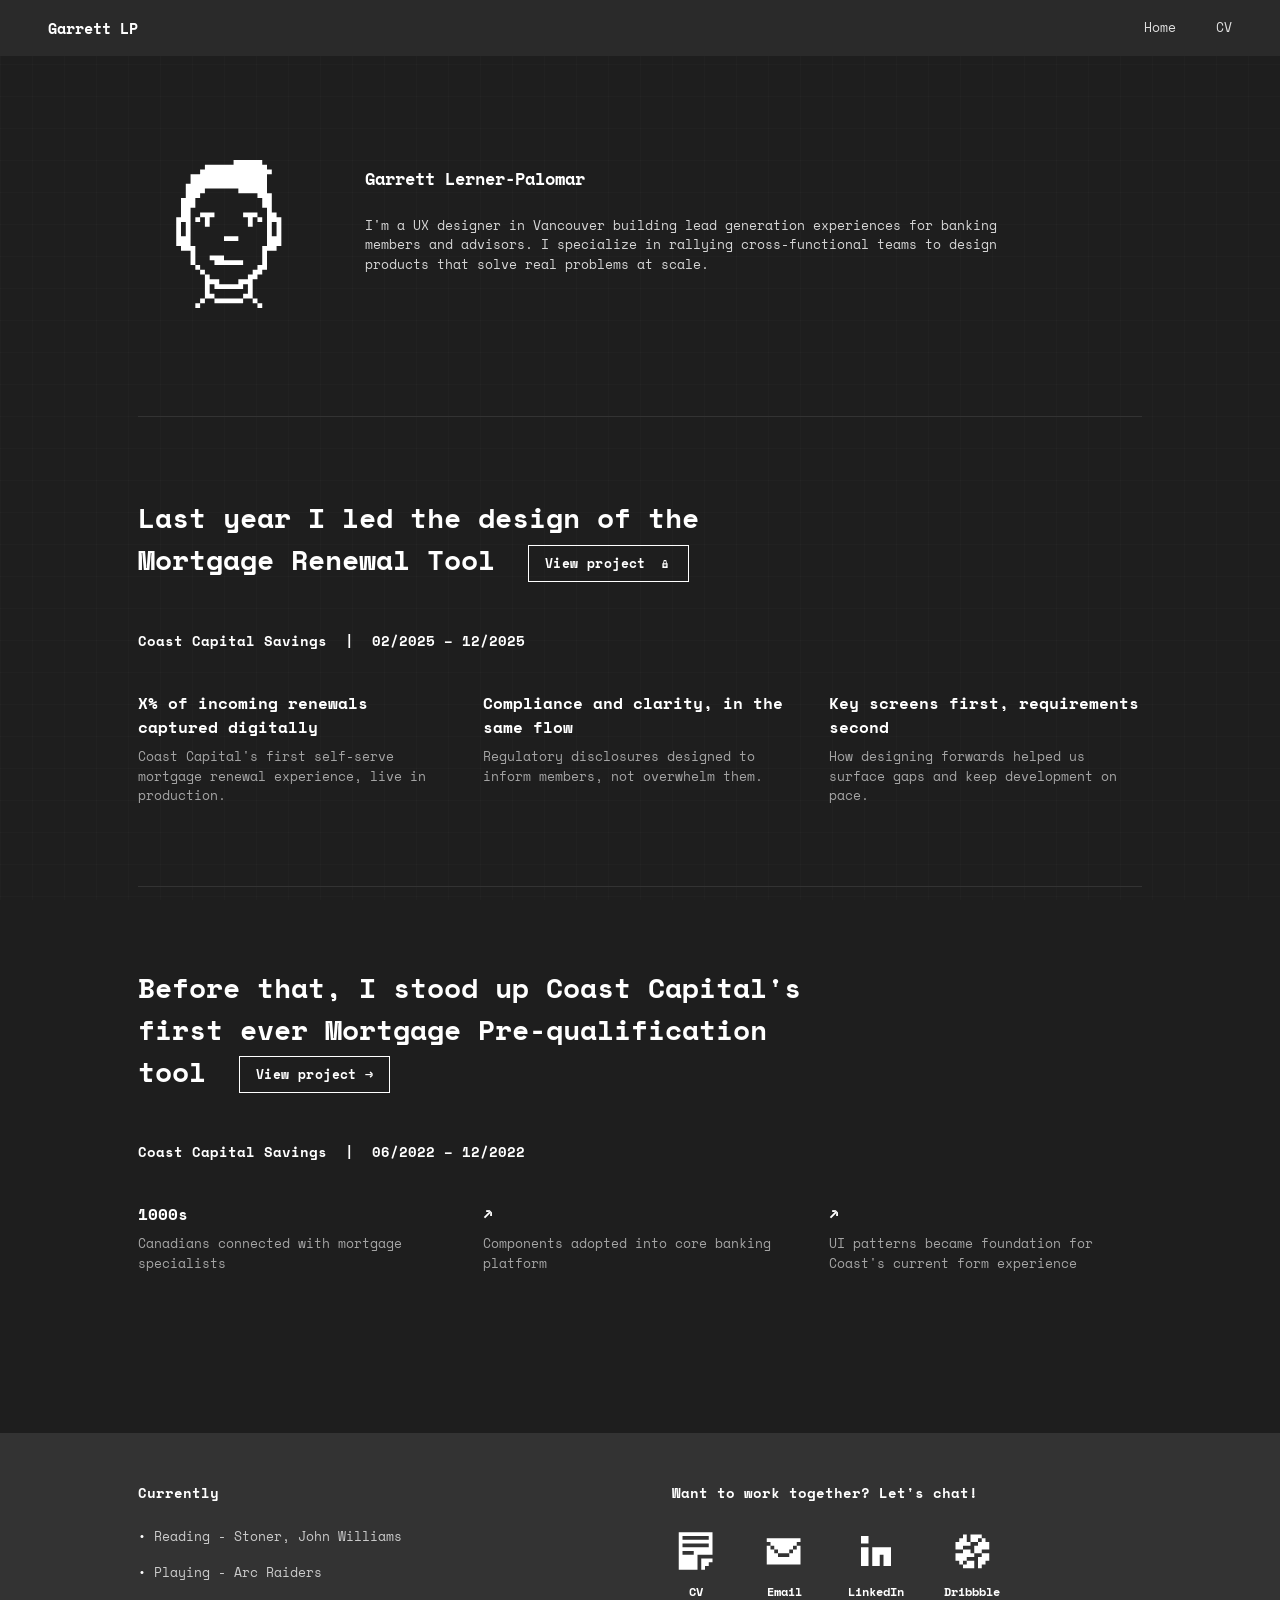
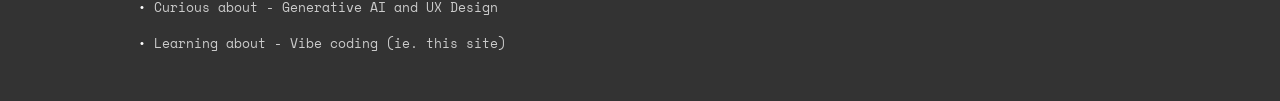
==== commit 0aa89940: "feat: update index.html intro copy and about section alignment Replace two-paragraph bio with single" ====
--- a/index.html
+++ b/index.html
@@ -98,7 +98,7 @@
     grid-template-columns: auto 1fr;
     gap: 48px;
     padding: 80px 0 96px;
-    align-items: start;
+    align-items: center;
   }
   .about-text h1 { font-size: 17px; font-weight: 700; margin-bottom: 24px; }
   .about-text p { color: rgba(255,255,255,0.82); margin-bottom: 16px; max-width: 660px; font-size: 13px; }
@@ -223,8 +223,7 @@
     </div>
     <div class="about-text">
       <h1>Garrett Lerner-Palomar</h1>
-      <p>I'm a Vancouver-based, UX Designer with 5 years of experience specializing in crafting lead generating products and core features within digital banking ecosystems.</p>
-      <p>My expertise lies in motivating cross-functional teams to pursue goals that harmonize business objectives with user needs. I specialize in rallying stakeholders from diverse backgrounds behind inspiring experiences.</p>
+      <p>I'm a UX designer in Vancouver building lead generation experiences for banking members and advisors. I specialize in rallying cross-functional teams to design products that solve real problems at scale.</p>
     </div>
   </section>
 
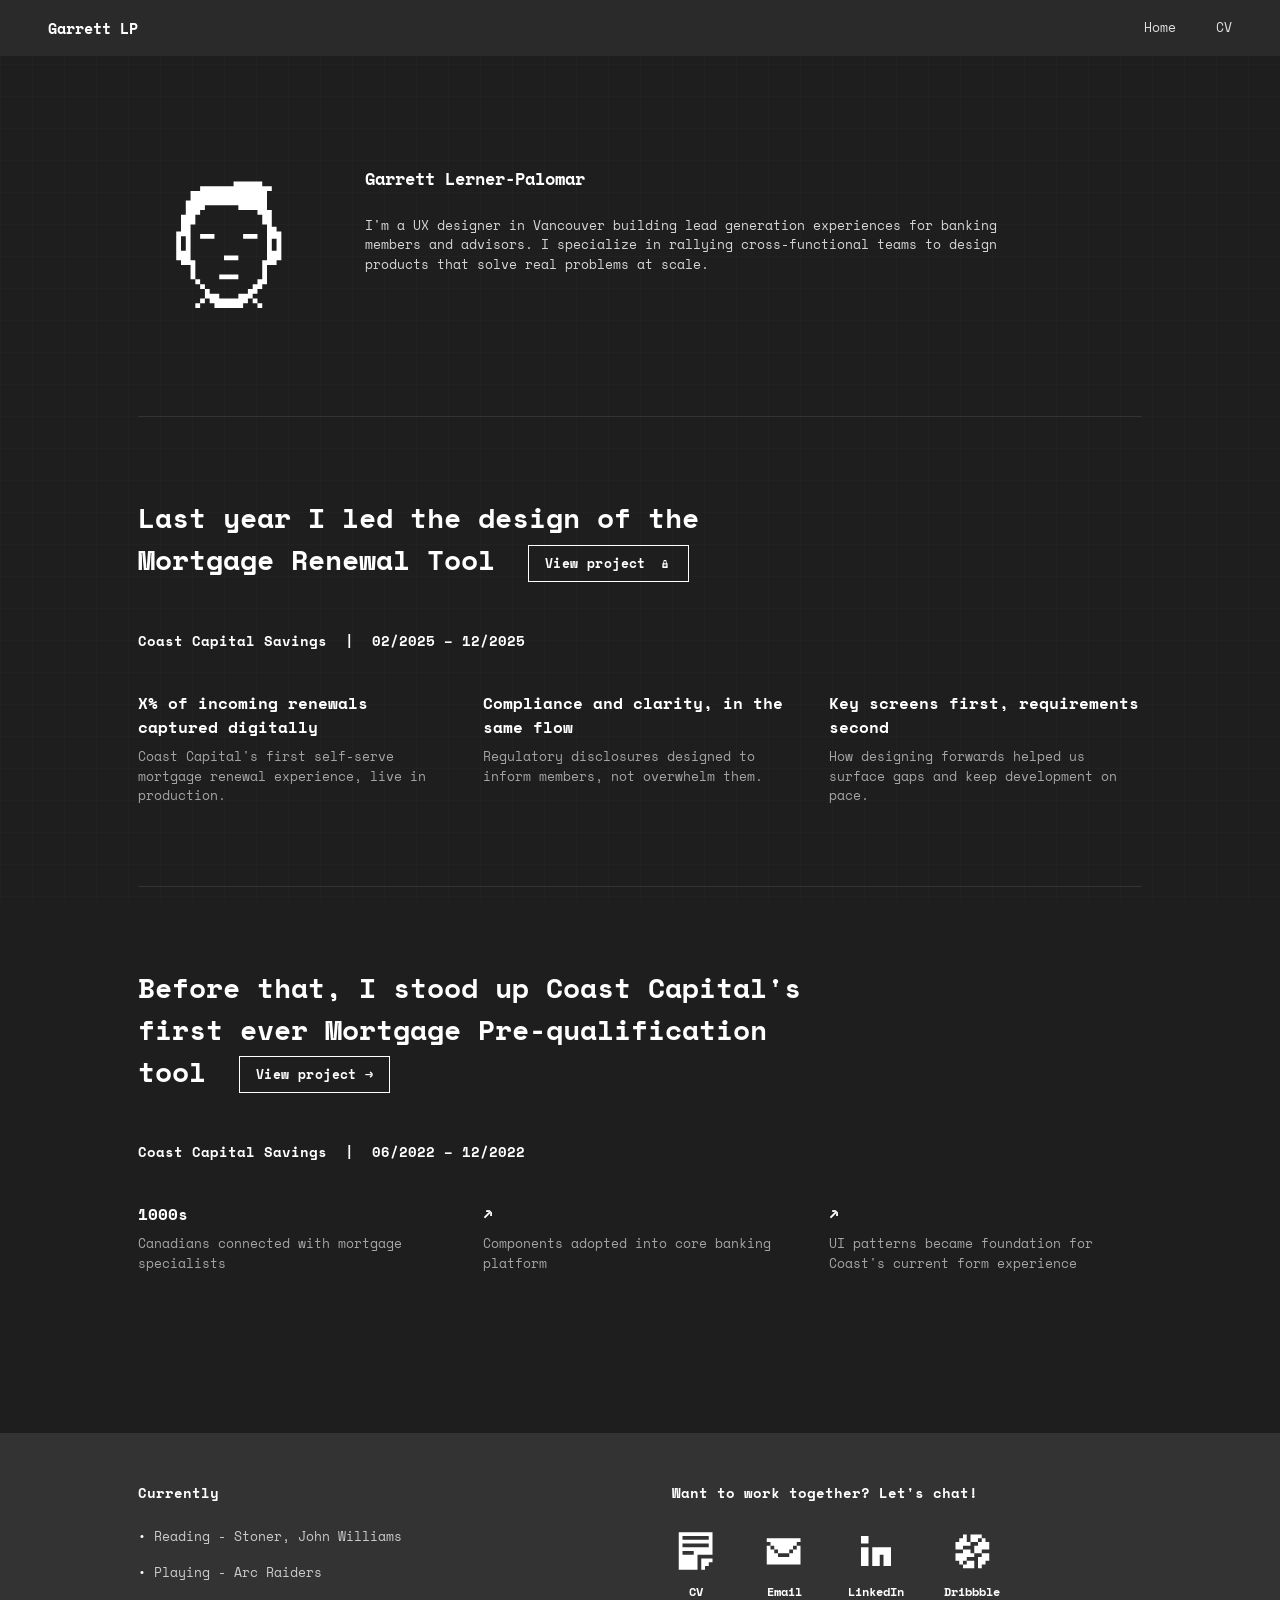
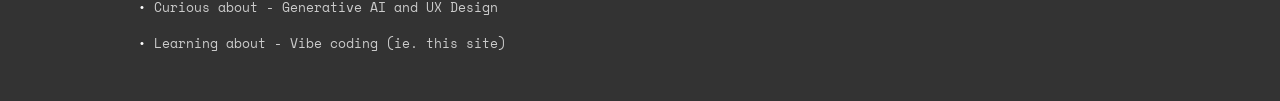
==== commit 07c52417: "fix: disable iOS Safari auto-detection of dates as hyperlinks on all pages Co-Authored-By: Claude So" ====
--- a/index.html
+++ b/index.html
@@ -3,6 +3,7 @@
 <head>
 <meta charset="UTF-8"/>
 <meta name="viewport" content="width=device-width, initial-scale=1.0"/>
+<meta name="format-detection" content="telephone=no, date=no, address=no, email=no"/>
 <title>Garrett LP</title>
 <link href="https://fonts.googleapis.com/css2?family=Space+Mono:ital,wght@0,400;0,700;1,400&display=swap" rel="stylesheet"/>
 <style>
